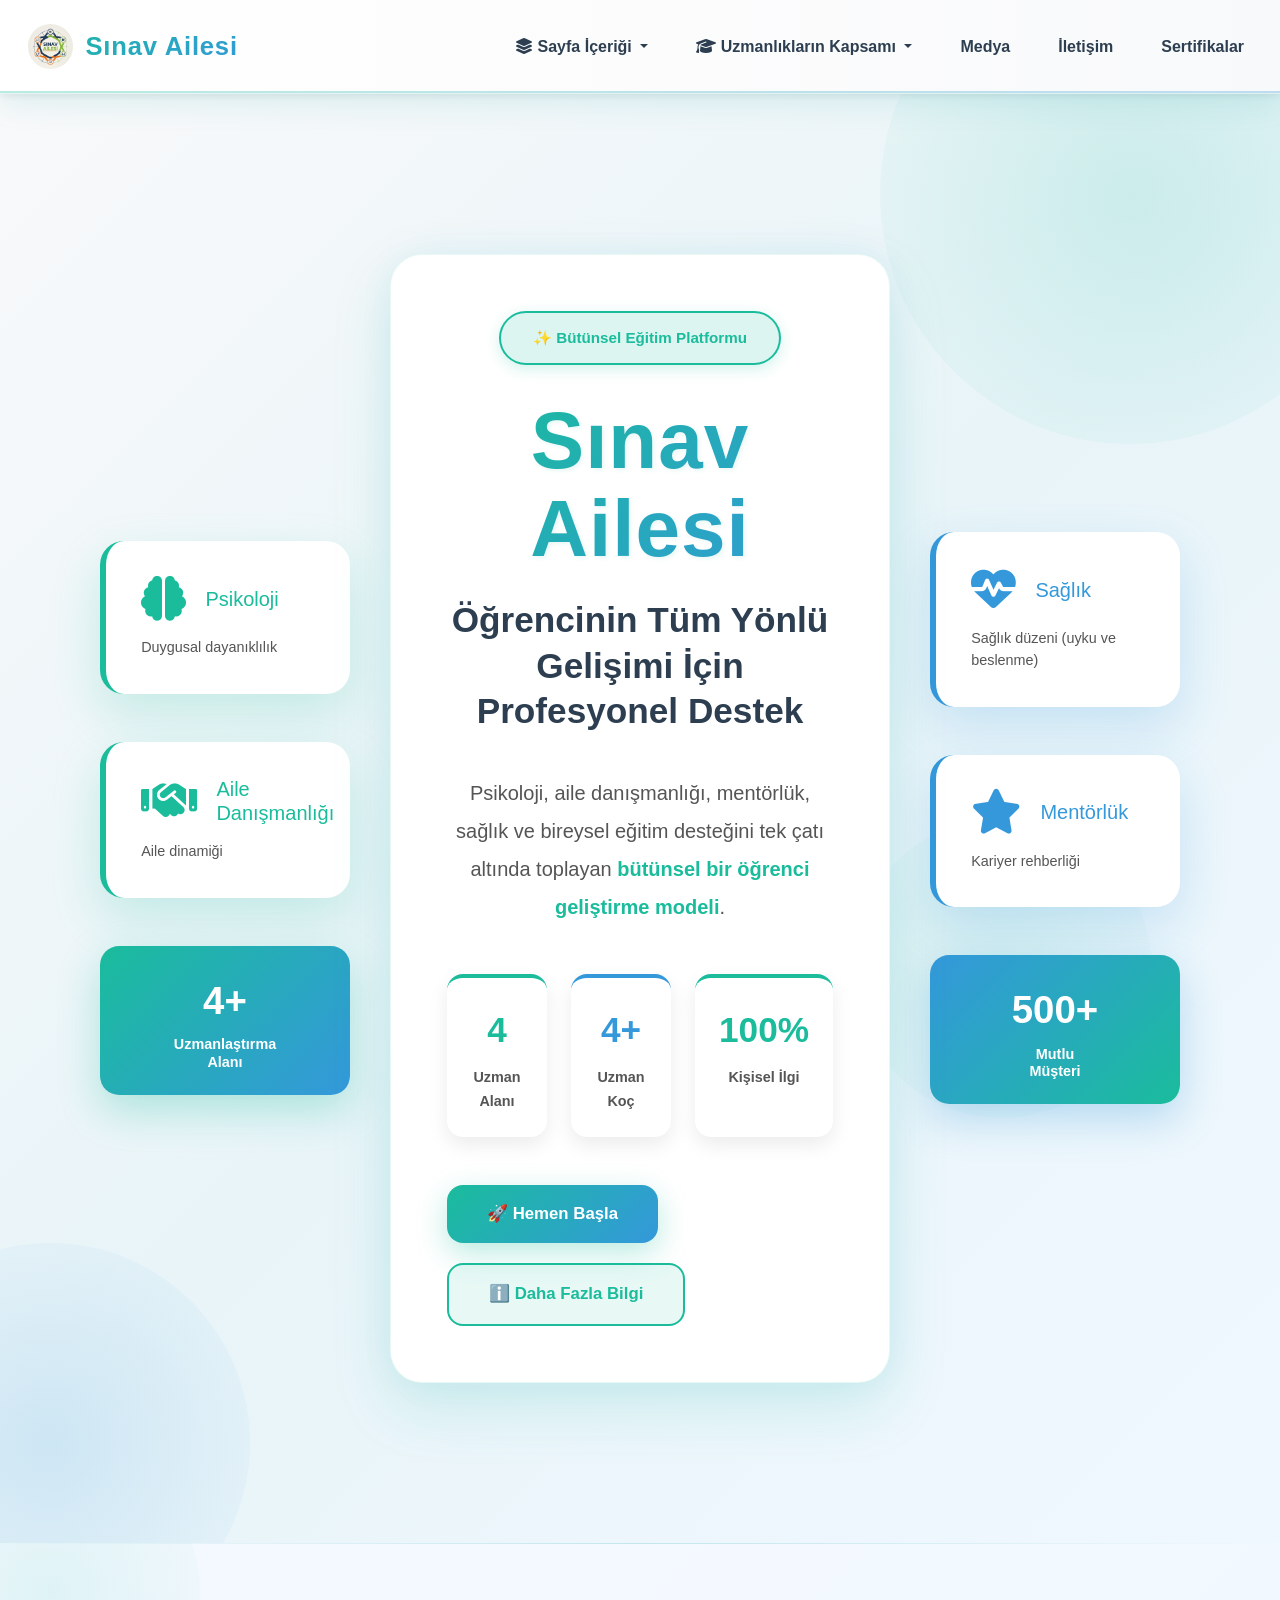
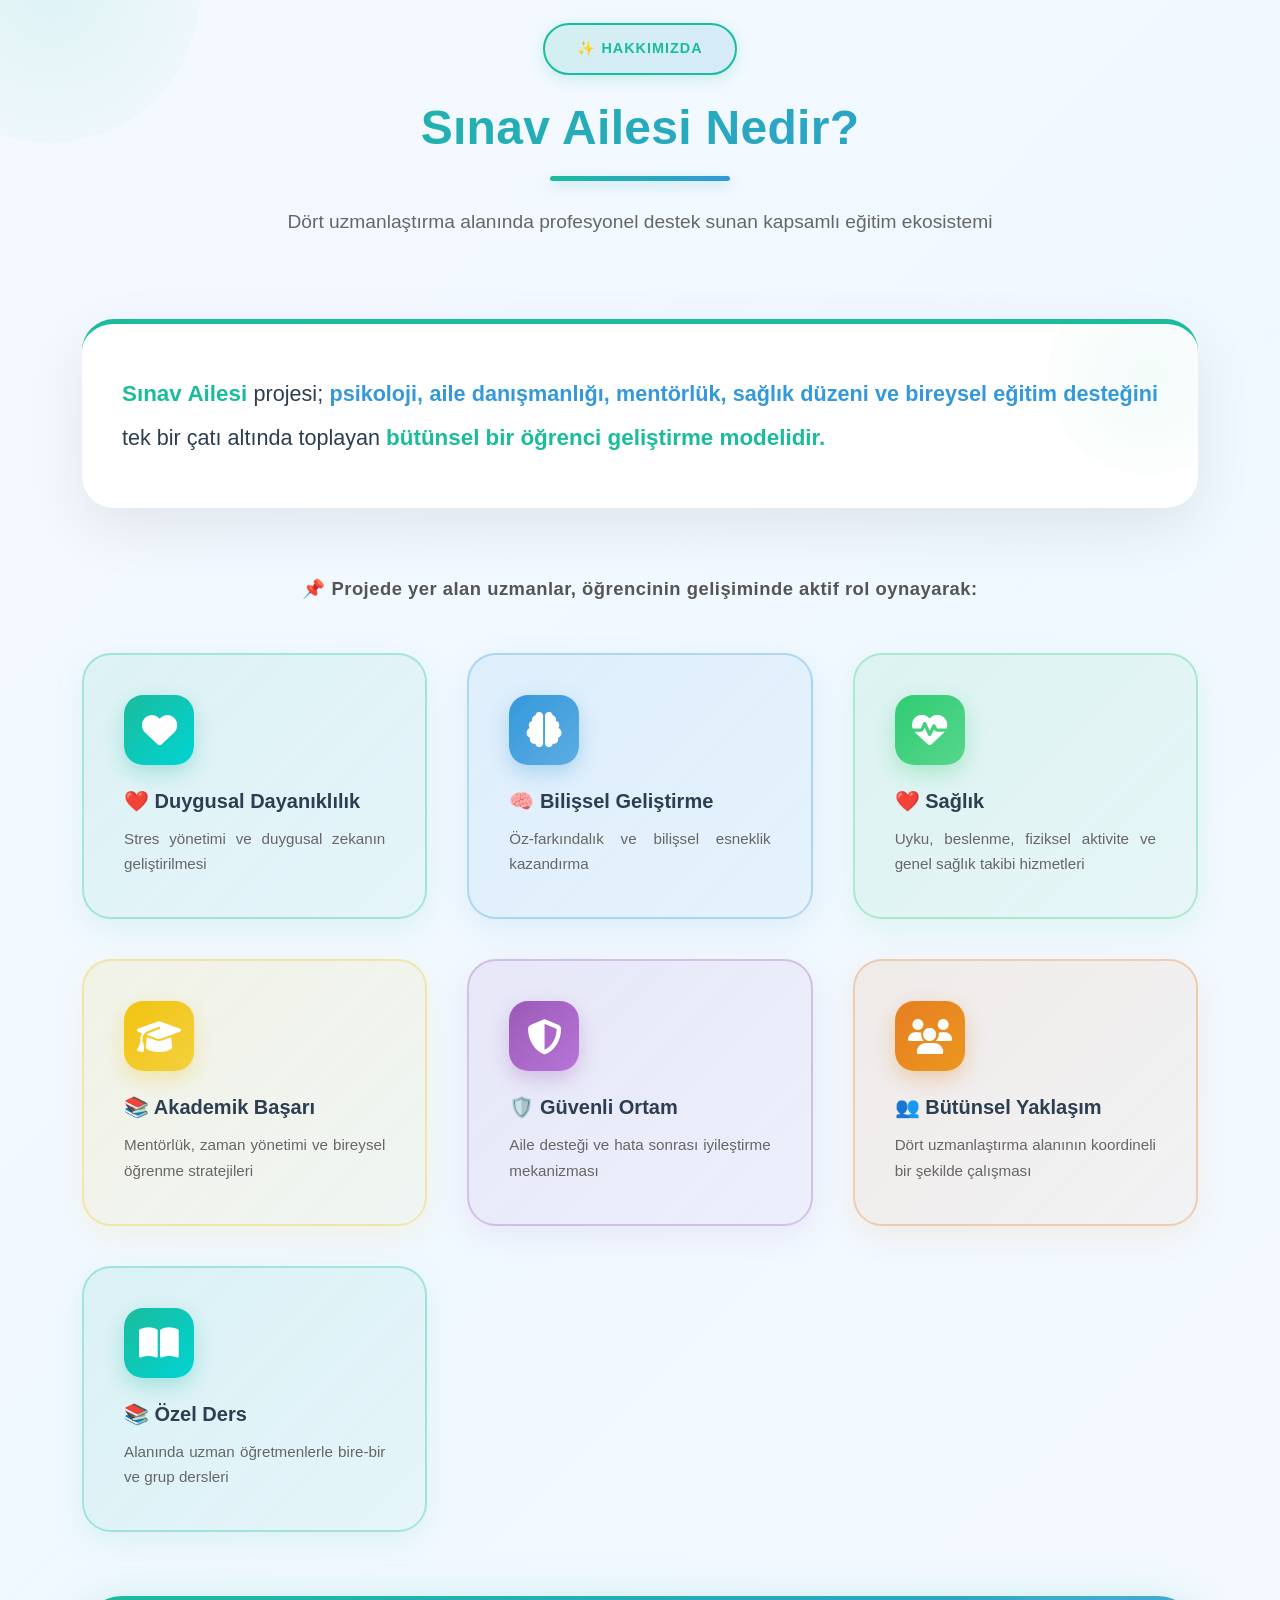
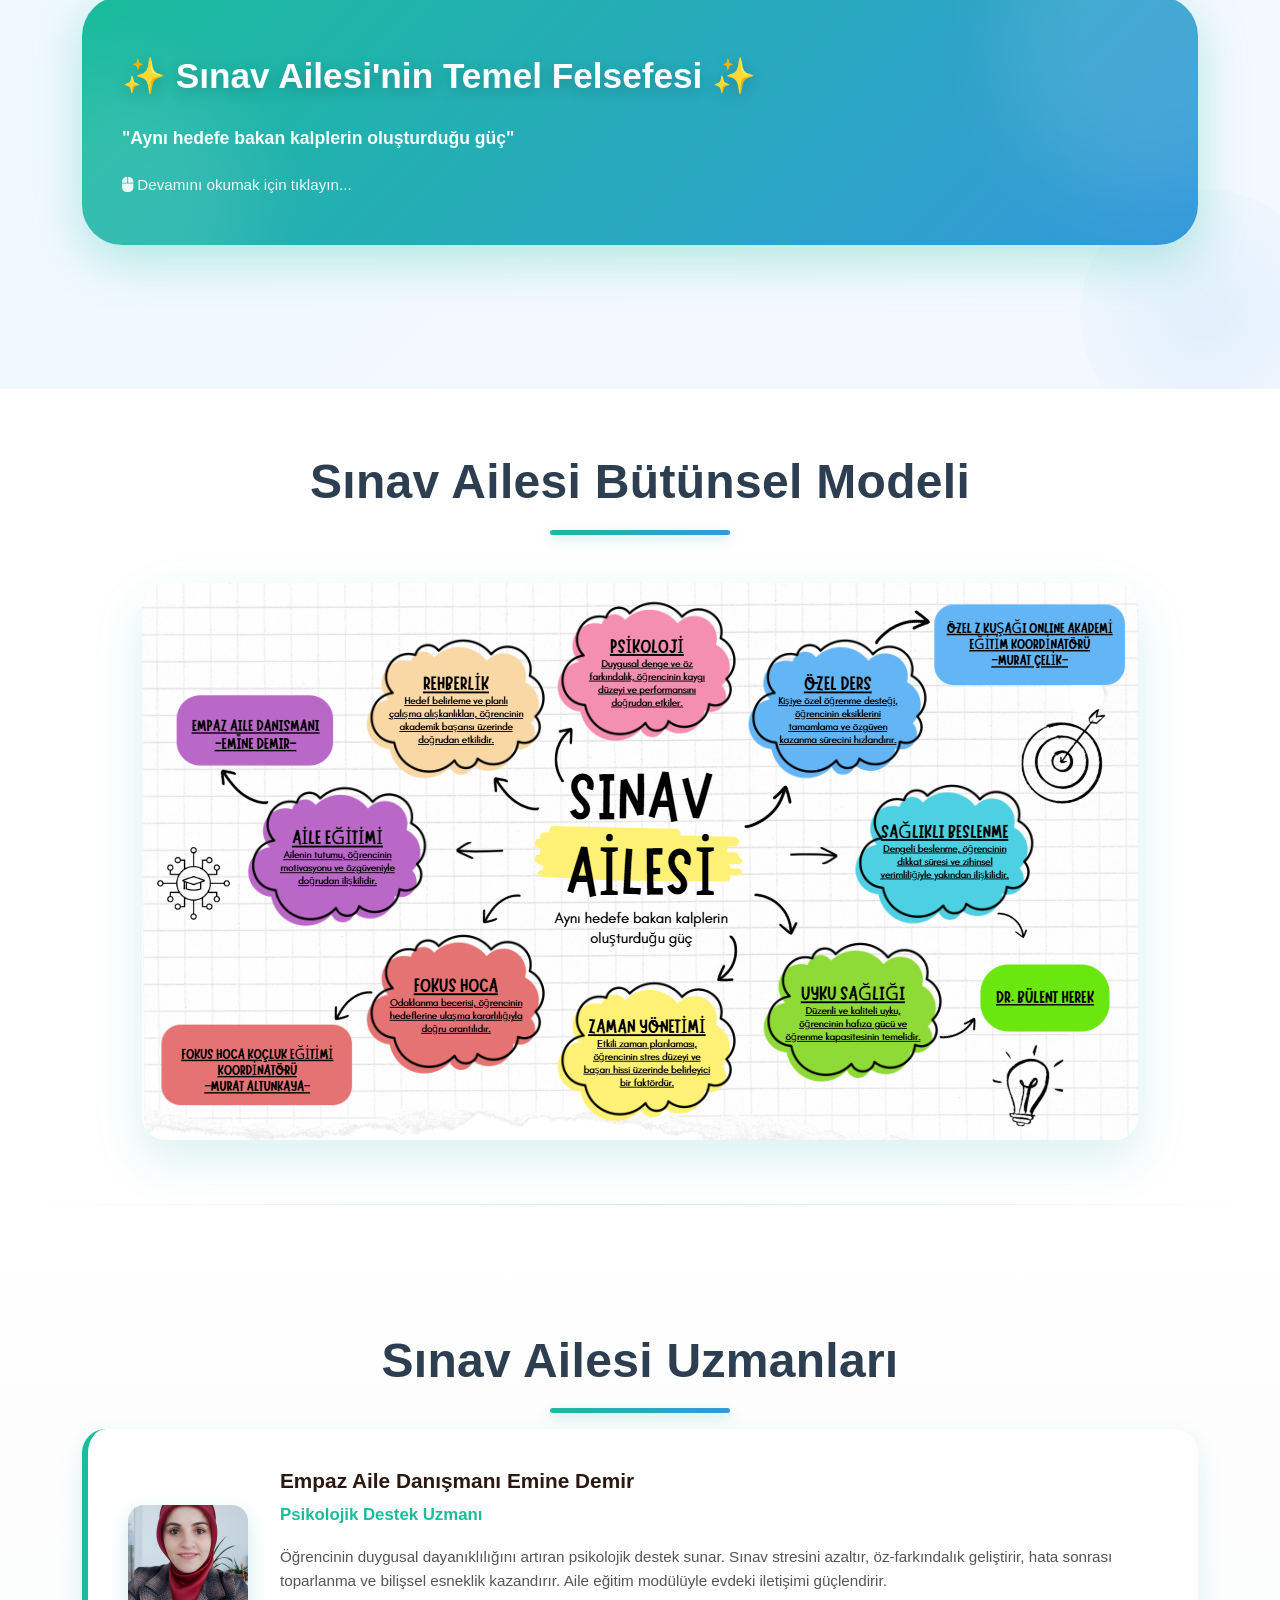
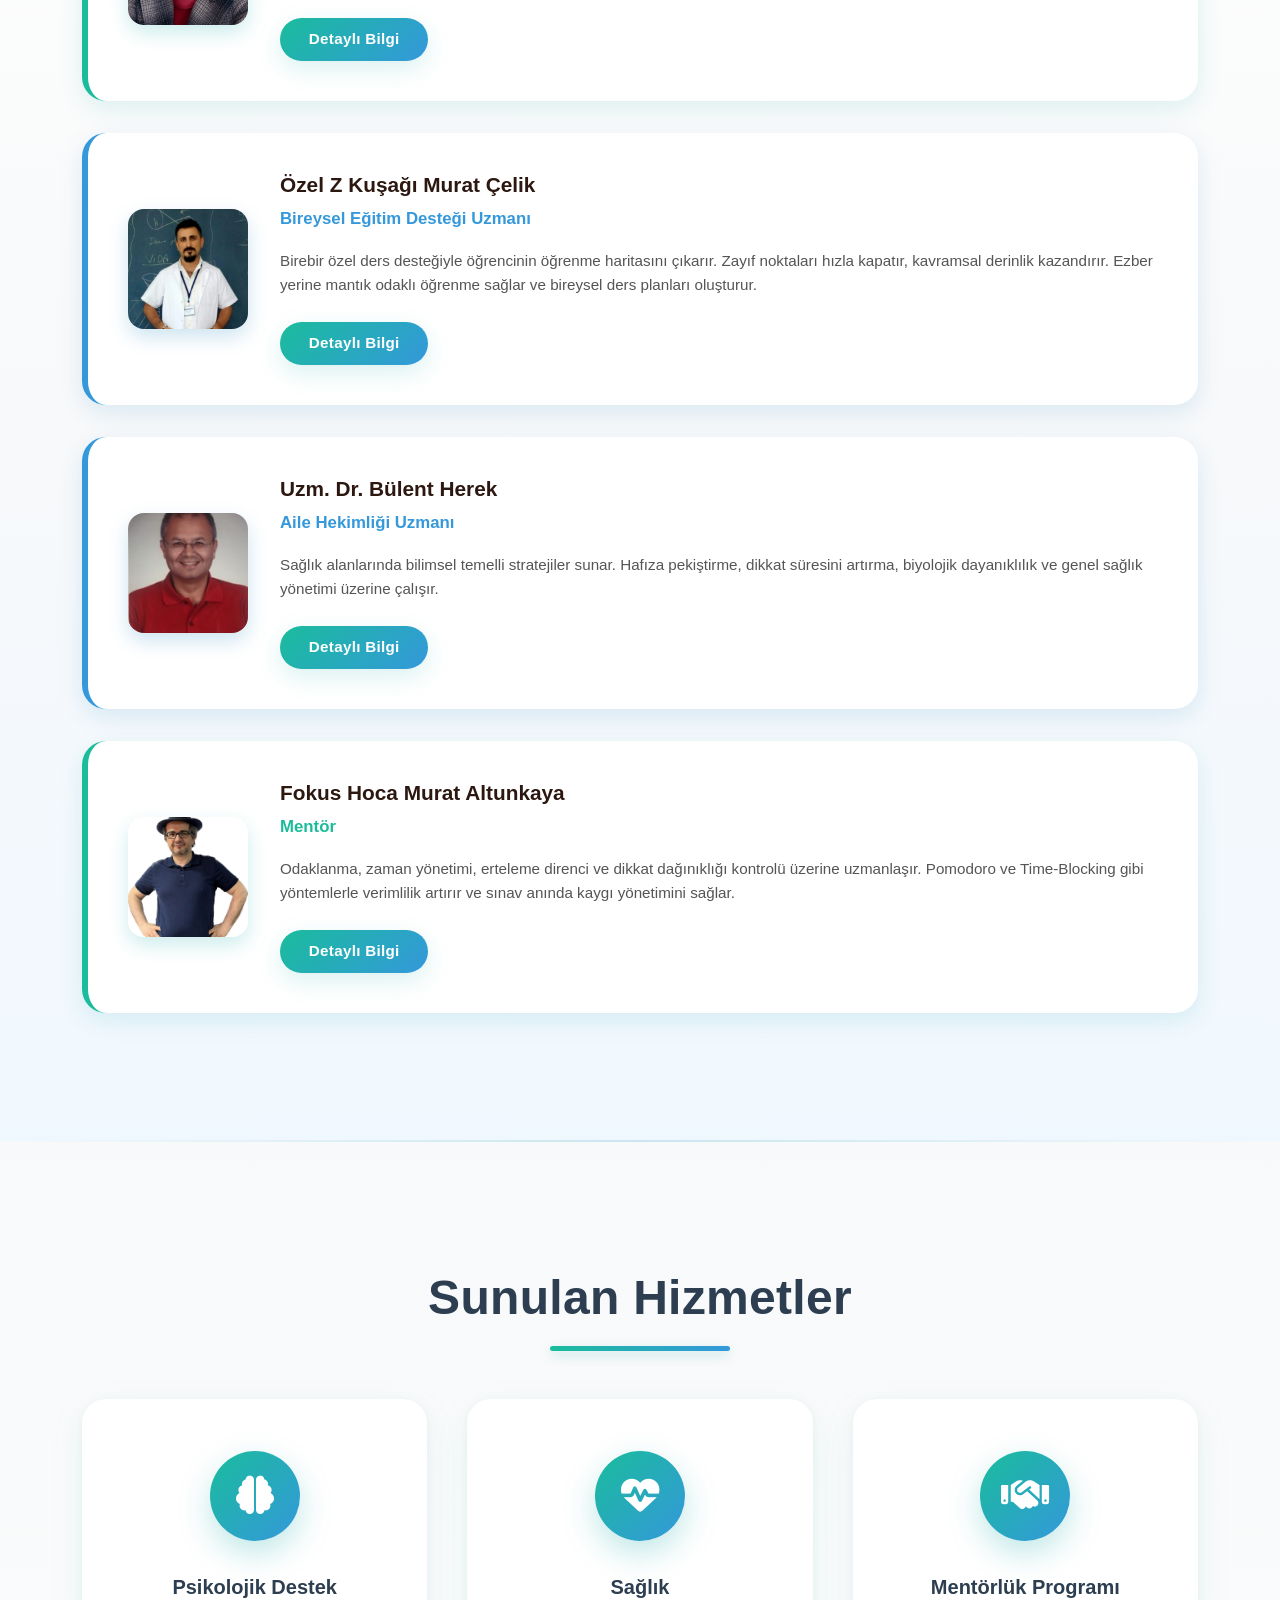
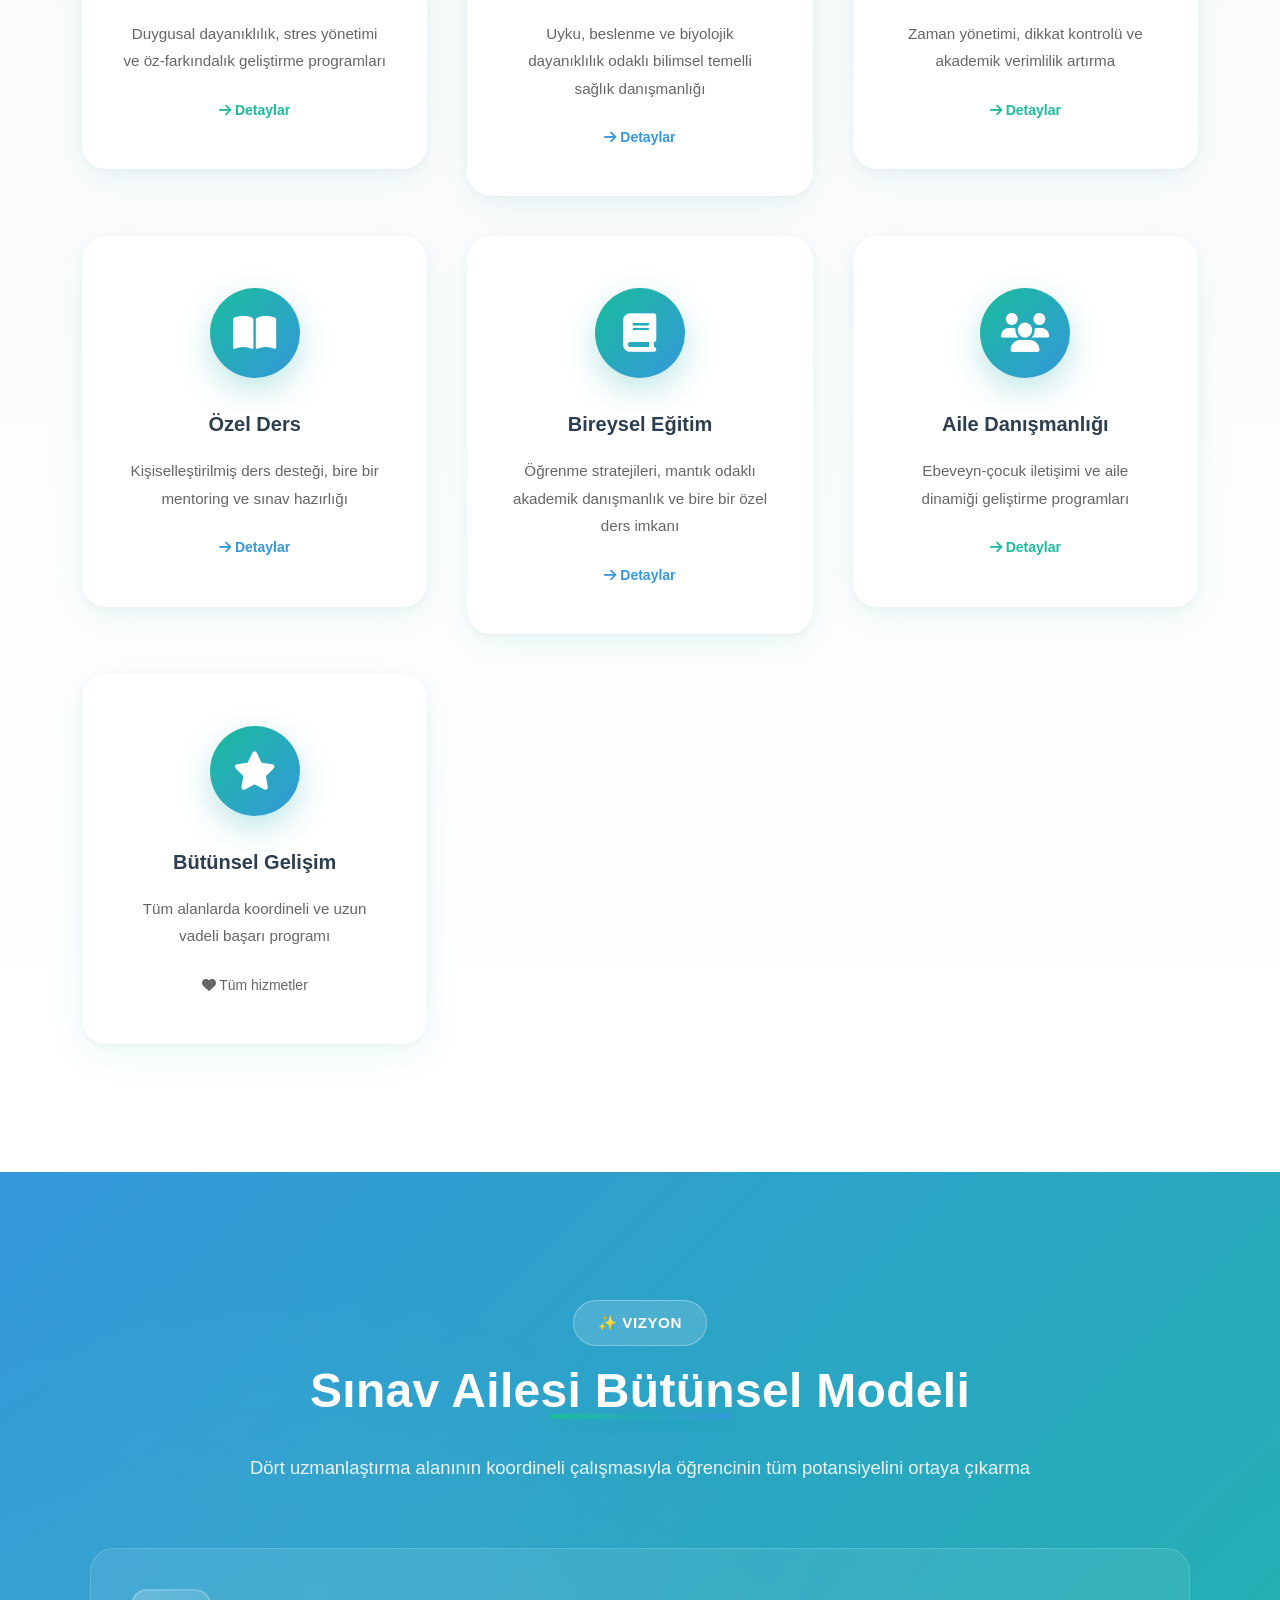
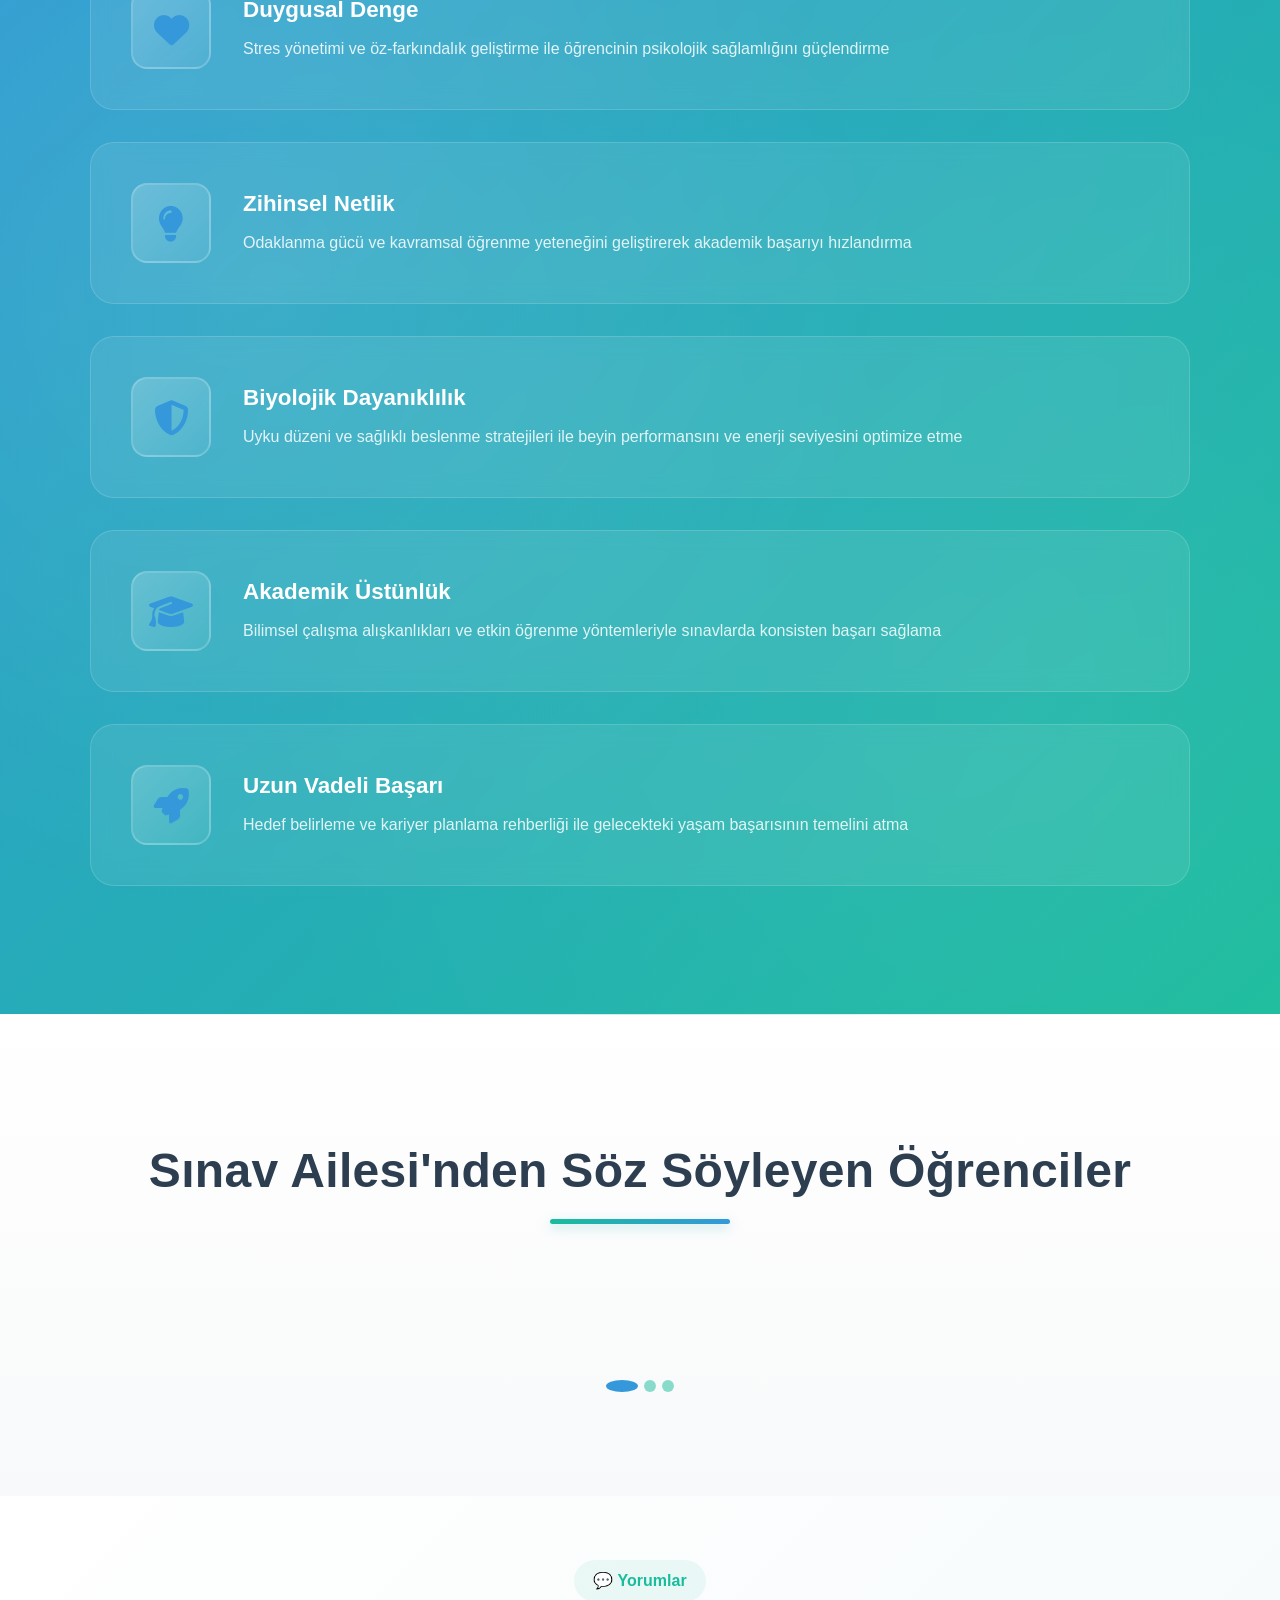
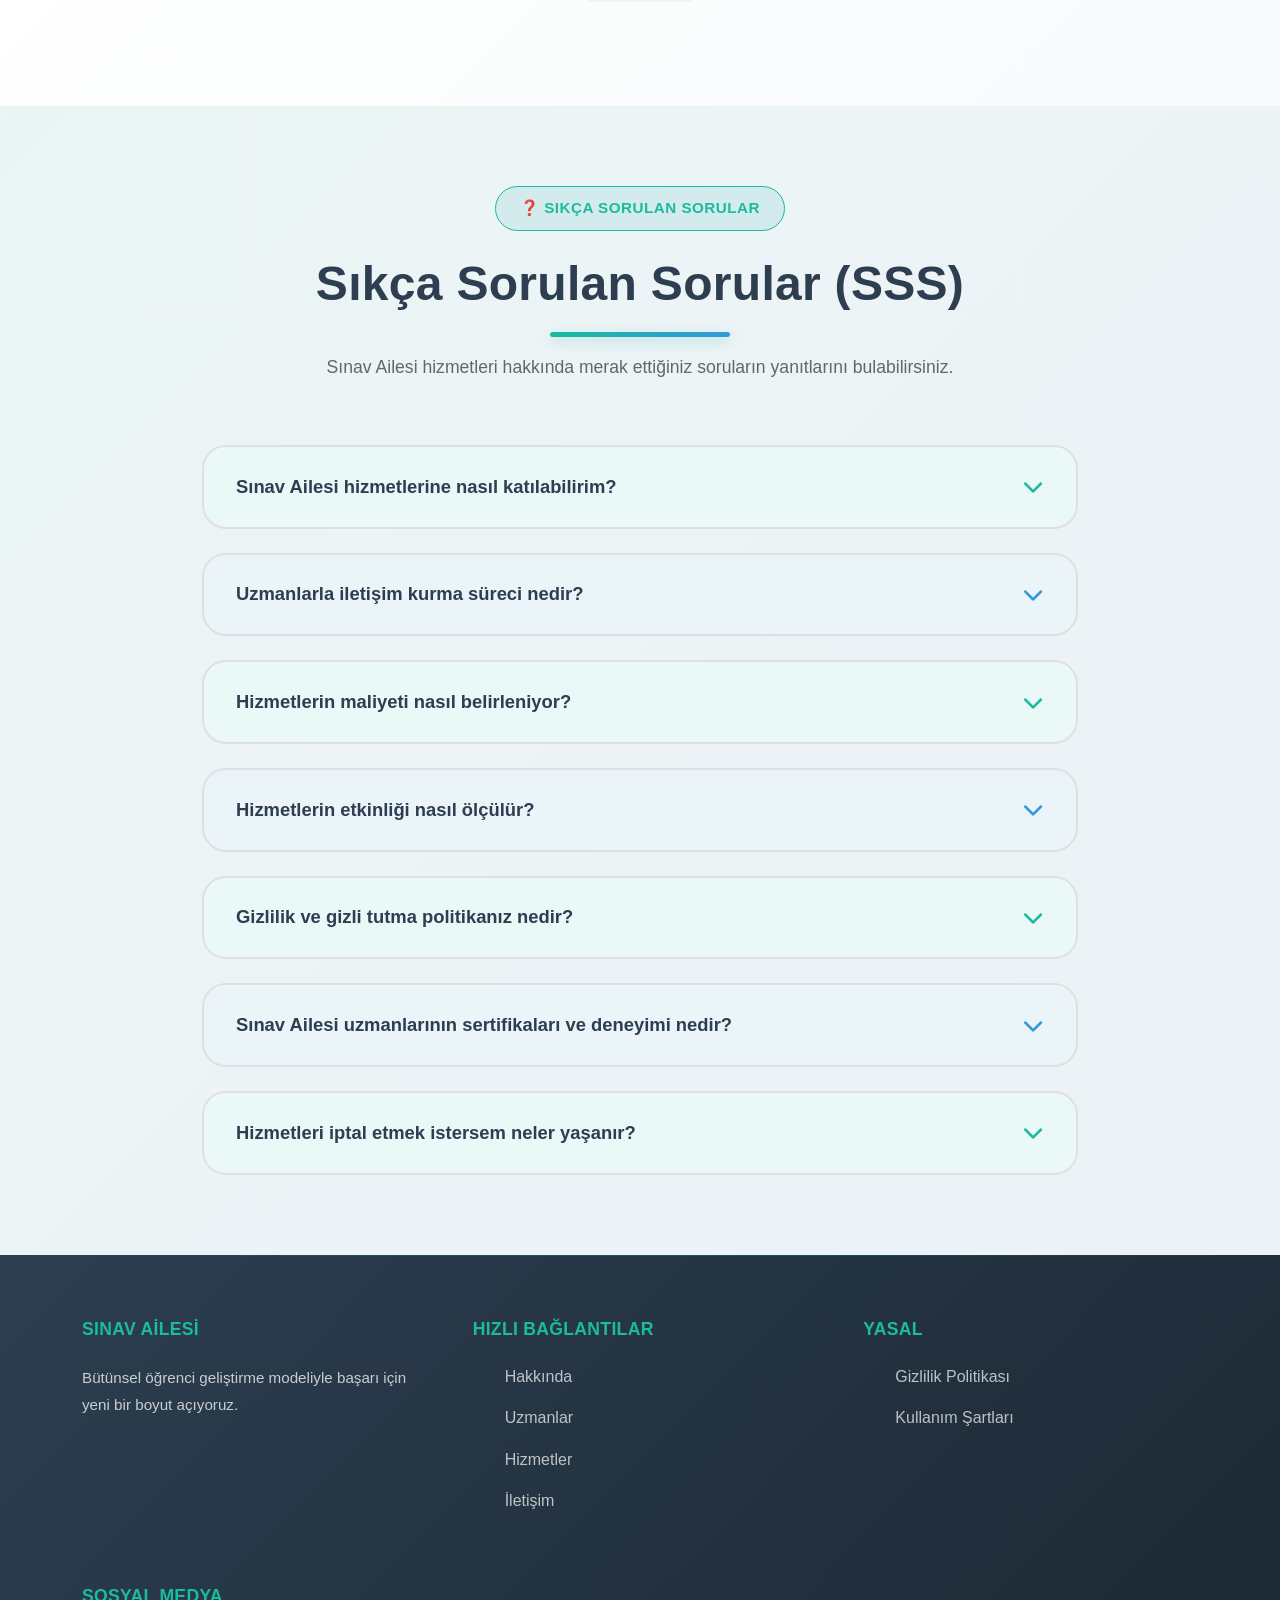
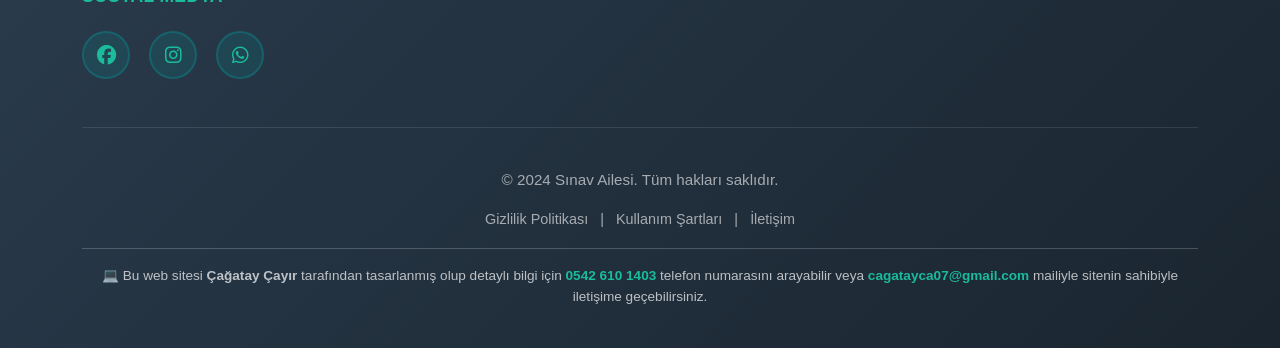
==== index.html @ 7aa06e8b "Update index.html" ====
<!DOCTYPE html>
<html lang="tr">
<head>
    <meta charset="UTF-8">
    <meta name="viewport" content="width=device-width, initial-scale=1.0">
    <meta name="description" content="Sınav Ailesi - Bütünsel öğrenci geliştirme modeli. Psikoloji, danışmanlık, koçluk, beslenme ve eğitim desteği.">
    <meta name="keywords" content="sınav, öğrenci, danışmanlık, psikoloji, eğitim, koçluk">
    <meta name="author" content="Sınav Ailesi">
    <title>Sınav Ailesi | Bütünsel Öğrenci Geliştirme Modeli</title>
    <link rel="icon" type="image/x-icon" href="favicon.ico">
    <link href="https://cdn.jsdelivr.net/npm/bootstrap@5.3.0-alpha3/dist/css/bootstrap.min.css" rel="stylesheet">
    <link rel="stylesheet" href="https://cdnjs.cloudflare.com/ajax/libs/font-awesome/6.4.0/css/all.min.css">
    <link rel="stylesheet" href="styles.css">
    <style>
        /* Body Flexbox Layout */
        html, body {
            height: 100%;
        }

        body {
            display: flex;
            flex-direction: column;
        }

        body > section:not(.faq-section):not(:last-of-type),
        body > div:not(:last-of-type) {
            flex: 1 0 auto;
        }

        footer {
            flex-shrink: 0;
            margin-top: auto;
        }

        /* Navbar Responsive - use Bootstrap's built-in behavior (no forced overrides) */
        
        /* 1024px'te floating kartları yatay göster */
        @media (max-width: 1024px) {
            .hero-section .col-lg-3:first-of-type > div {
                flex-direction: row !important;
                gap: 0.8rem !important;
                height: auto !important;
            }
            
            .hero-section .col-lg-3:last-of-type > div {
                flex-direction: row !important;
                gap: 0.8rem !important;
                height: auto !important;
            }
            
            .hero-section .col-lg-3 > div > div {
                min-width: 160px !important;
            }
            
            .hero-section .col-lg-3 > div > div:nth-child(n+2) {
                margin-top: 0 !important;
            }
        }
        
        /* Hero Section Responsive */
        @media (max-width: 1200px) {
            .hero-section .col-lg-3 {
                display: none !important;
            }
            .hero-section .col-lg-6 {
                width: 100% !important;
                max-width: 100% !important;
                padding: 0 1.5rem !important;
            }
            .hero-section .row {
                padding: 2.5rem 1rem !important;
            }
        }
        
        @media (max-width: 1024px) {
            /* 1024px'de floating kartları yatay olarak göster (sol ve sağda) */
            .hero-section .col-lg-3 {
                display: block !important;
                width: auto !important;
                padding-right: 0.8rem !important;
                padding-left: 0.8rem !important;
            }
            
            .hero-section .col-lg-6 {
                width: auto !important;
                max-width: 100% !important;
                padding: 0 1rem !important;
                flex: 0 0 auto;
            }
            
            .hero-section .row {
                min-height: auto !important;
                padding: 2rem 0.5rem !important;
                gap: 0.5rem !important;
            }
            
            .hero-content {
                padding: 2rem 1.2rem !important;
            }
            
            .hero-title {
                font-size: 1.8rem !important;
            }
            
            .hero-subtitle {
                font-size: 1.1rem !important;
            }
            
            .hero-description {
                font-size: 0.95rem !important;
                margin-bottom: 2rem !important;
            }
            
            /* Kartları küçült 1024px'te */
            .hero-section .col-lg-3 > div > div {
                padding: 1.8rem !important;
            }
            
            .hero-section .col-lg-3 > div > div h3 {
                font-size: 1.1rem !important;
            }
            
            .hero-section .col-lg-3 > div > div p {
                font-size: 0.85rem !important;
            }
            
            .hero-section .col-lg-3 > div > div i {
                font-size: 2.2rem !important;
            }
            
            .hero-section .col-lg-3 > div > div > div:nth-child(3) {
                font-size: 1.8rem !important;
            }
            
            /* Statistics kartları 2 sütuna indir */
            div[style*="display: grid; grid-template-columns: repeat(3, 1fr)"] {
                grid-template-columns: repeat(2, 1fr) !important;
            }
            
            /* CTA butonları yanyana */
            .hero-cta {
                flex-direction: row !important;
                gap: 1rem !important;
                justify-content: center !important;
            }
            
            .hero-cta a {
                flex: 1;
                min-width: 140px !important;
            }
        }
        
        @media (max-width: 992px) {
            .hero-section .col-lg-3 {
                display: none !important;
            }
            .hero-section .col-lg-6 {
                width: 100% !important;
                max-width: 100% !important;
                padding: 0 1rem !important;
            }
            .hero-section .row {
                min-height: auto !important;
                padding: 2rem 1rem !important;
            }
            .hero-content {
                padding: 2.5rem 1.5rem !important;
            }
            .hero-title {
                font-size: 2.2rem !important;
            }
            .hero-subtitle {
                font-size: 1.2rem !important;
            }
        }
        
        @media (max-width: 768px) {
            /* Mobilde floating kartları üst ve alt bölüme dağıt */
            .hero-section .col-lg-3 {
                display: block !important;
                width: 100% !important;
                max-width: 100% !important;
            }
            
            .hero-section .row {
                flex-wrap: wrap;
                padding: 1.5rem 1rem !important;
            }
            
            .hero-section .col-lg-6 {
                width: 100% !important;
                padding: 0 !important;
                margin-bottom: 1.5rem !important;
                order: 2;
            }
            
            .hero-section .col-lg-3:nth-child(1) {
                order: 1;
                margin-bottom: 1rem !important;
            }
            
            .hero-section .col-lg-3:nth-child(3) {
                order: 3;
                margin-top: 1rem !important;
            }
            
            .hero-content {
                padding: 2rem 1.2rem !important;
                border-radius: 1.5rem !important;
            }
            
            .hero-title {
                font-size: 1.8rem !important;
            }
            
            .hero-subtitle {
                font-size: 1.05rem !important;
                margin-bottom: 1.5rem !important;
            }
            
            .hero-description {
                font-size: 0.9rem !important;
                margin-bottom: 1.5rem !important;
            }
            
            div[style*="display: grid; grid-template-columns: repeat(3, 1fr)"] {
                grid-template-columns: repeat(2, 1fr) !important;
                gap: 1rem !important;
                margin-bottom: 1.5rem !important;
            }
            
            div[style*="padding: 1.5rem; border-radius: 1rem"] {
                padding: 1.2rem !important;
            }
            
            div[style*="padding: 1.5rem; border-radius: 1rem"] h3 {
                font-size: 0.9rem !important;
            }
            
            div[style*="padding: 1.5rem; border-radius: 1rem"] p {
                font-size: 0.8rem !important;
            }
            
            div[style*="font-size: 2.2rem; font-weight: 900"] {
                font-size: 1.8rem !important;
            }
            
            .hero-cta {
                flex-direction: column !important;
                gap: 1rem !important;
            }
            
            .hero-cta a {
                width: 100% !important;
                text-align: center !important;
                padding: 0.9rem 1.5rem !important;
                font-size: 0.95rem !important;
            }
            
            /* Floating kartlar mobilde grid halinde göster */
            .hero-section .col-lg-3 > div {
                display: grid !important;
                grid-template-columns: repeat(auto-fit, minmax(140px, 1fr)) !important;
                gap: 1rem !important;
                flex-direction: row !important;
            }
            
            .hero-section .col-lg-3 > div > div {
                width: 100% !important;
                padding: 1.5rem !important;
            }
        }
        
        @media (max-width: 576px) {
            .hero-section {
                min-height: auto !important;
            }
            
            .hero-content {
                padding: 1.5rem 1rem !important;
            }
            
            .hero-title {
                font-size: 1.5rem !important;
                margin-bottom: 0.8rem !important;
            }
            
            .hero-subtitle {
                font-size: 0.95rem !important;
                margin-bottom: 1rem !important;
            }
            
            .hero-description {
                font-size: 0.85rem !important;
                margin-bottom: 1.2rem !important;
            }
            
            .hero-badge {
                padding: 0.6rem 1.5rem !important;
                font-size: 0.8rem !important;
                margin-bottom: 1.2rem !important;
            }
            
            div[style*="display: grid; grid-template-columns: repeat(3, 1fr)"] {
                grid-template-columns: 1fr !important;
                gap: 0.8rem !important;
                margin-bottom: 1.2rem !important;
            }
            
            div[style*="padding: 1.5rem; border-radius: 1rem"] {
                padding: 1rem !important;
            }
            
            div[style*="padding: 1.5rem; border-radius: 1rem"] h3 {
                font-size: 0.8rem !important;
            }
            
            div[style*="padding: 1.5rem; border-radius: 1rem"] p {
                font-size: 0.75rem !important;
            }
            
            div[style*="font-size: 2.2rem; font-weight: 900"] {
                font-size: 1.5rem !important;
            }
            
            .hero-cta a {
                padding: 0.8rem 1.2rem !important;
                font-size: 0.85rem !important;
                margin-bottom: 0.5rem !important;
            }
            
            /* Mobilde floating kartlar grid halinde göster */
            .hero-section .col-lg-3 > div {
                grid-template-columns: 1fr !important;
            }
            
            .hero-section .col-lg-3 > div > div {
                padding: 1.2rem !important;
            }
            
            .hero-section .col-lg-3 > div > div h3 {
                font-size: 0.95rem !important;
            }
            
            .hero-section .col-lg-3 > div > div p {
                font-size: 0.8rem !important;
            }
        }
        
        @media (max-width: 480px) {
            .hero-content {
                padding: 1.2rem 0.8rem !important;
            }
            
            .hero-title {
                font-size: 1.3rem !important;
                margin-bottom: 0.6rem !important;
            }
            
            .hero-subtitle {
                font-size: 0.85rem !important;
                margin-bottom: 0.8rem !important;
            }
            
            .hero-description {
                font-size: 0.8rem !important;
                line-height: 1.6 !important;
            }
            
            .hero-badge {
                padding: 0.5rem 1.2rem !important;
                font-size: 0.75rem !important;
                margin-bottom: 1rem !important;
            }
            
            div[style*="display: grid; grid-template-columns: repeat(3, 1fr)"] {
                grid-template-columns: 1fr !important;
            }
            
            .hero-cta a {
                padding: 0.7rem 1rem !important;
                font-size: 0.8rem !important;
            }
            
            .hero-section .col-lg-3 > div > div {
                padding: 1rem !important;
            }
        }

        /* Back to top button */
        .back-to-top {
            position: fixed;
            right: 20px;
            bottom: 28px;
            z-index: 1050;
            display: none;
            width: 48px;
            height: 48px;
            border-radius: 50%;
            align-items: center;
            justify-content: center;
            box-shadow: 0 6px 18px rgba(0,0,0,0.18);
        }

        /* FAQ Section Responsive */
        .faq-item-header:hover {
            background-color: rgba(0, 160, 160, 0.12) !important;
        }

        .faq-item.active .faq-item-header {
            background: linear-gradient(135deg, rgba(0, 160, 160, 0.12), rgba(0, 119, 182, 0.12)) !important;
            border-bottom: 2px solid #e0e0e0;
        }

        @media (max-width: 768px) {
            .faq-item-header {
                padding: 1.4rem 1.2rem !important;
            }

            .faq-item-header h3 {
                font-size: 1rem !important;
            }

            .faq-item-content p {
                font-size: 0.9rem !important;
                padding: 1.5rem 1.2rem !important;
            }
        }

        @media (max-width: 576px) {
            .faq-item-header {
                padding: 1.2rem 1rem !important;
            }

            .faq-item-header h3 {
                font-size: 0.95rem !important;
            }

            .faq-toggle-icon {
                font-size: 1.1rem !important;
            }

            .faq-item-content p {
                font-size: 0.85rem !important;
                padding: 1.2rem 1rem !important;
            }
        }
        
        /* Responsive Experts & Vision Section */
        @media (max-width: 992px) {
            div[style*="display: flex; align-items: center; gap: 2rem; background: white; padding: 2.5rem"] {
                flex-direction: column;
                text-align: center;
                gap: 1.5rem;
            }
            div[style*="width: 120px; height: 120px; flex-shrink: 0; border-radius: 1rem"] {
                width: 100px !important;
                height: 100px !important;
                margin: 0 auto;
            }
            div[style*="flex: 1; min-width: 200px"] {
                width: 100%;
            }
        }
        
        @media (max-width: 768px) {
            div[style*="display: flex; align-items: center; gap: 2rem; background: white; padding: 2.5rem"] {
                padding: 2rem 1.5rem !important;
            }
            div[style*="display: flex; align-items: center; gap: 2rem; background: rgba(255, 255, 255, 0.08"] {
                flex-direction: column;
                text-align: center;
                padding: 1.8rem 1.2rem !important;
                gap: 1.2rem;
            }
            h3[style*="font-size: 1.3rem"] {
                font-size: 1.1rem !important;
            }
            h3[style*="font-size: 1.4rem"] {
                font-size: 1.1rem !important;
            }
        }
        
        @media (max-width: 576px) {
            div[style*="display: flex; align-items: center; gap: 2rem"] {
                flex-direction: column;
                text-align: center;
                padding: 1.5rem 1rem !important;
                gap: 1rem !important;
            }
            div[style*="width: 120px; height: 120px"] {
                width: 85px !important;
                height: 85px !important;
            }
            div[style*="width: 80px; height: 80px; flex-shrink: 0"] {
                width: 65px !important;
                height: 65px !important;
                margin: 0 auto;
            }
            h3[style*="font-size: 1.3rem"] {
                font-size: 1rem !important;
            }
            p[style*="font-size: 1.05rem; font-weight: 700"] {
                font-size: 0.9rem !important;
            }
            p[style*="font-size: 0.95rem; line-height: 1.6"] {
                font-size: 0.8rem !important;
            }
            p[style*="font-size: 1rem; line-height: 1.6"] {
                font-size: 0.85rem !important;
            }
        }
        
        @media (max-width: 480px) {
            div[style*="display: flex; align-items: center; gap: 2rem"] {
                padding: 1.2rem 0.8rem !important;
                gap: 0.8rem !important;
                margin: 0 -0.5rem;
            }
            div[style*="width: 120px; height: 120px"] {
                width: 75px !important;
                height: 75px !important;
            }
            div[style*="width: 80px; height: 80px"] {
                width: 60px !important;
                height: 60px !important;
            }
            h3[style*="font-size: 1.3rem"],
            h3[style*="font-size: 1.4rem"] {
                font-size: 0.95rem !important;
            }

            /* About Section Responsive */
            .about-features {
                gap: 1.8rem !important;
            }

            .feature-card {
                padding: 1.8rem !important;
            }

            .feature-card h4 {
                font-size: 1.05rem !important;
            }

            .feature-card p {
                font-size: 0.85rem !important;
            }

            .feature-card div[style*="width: 70px"] {
                width: 60px !important;
                height: 60px !important;
            }

            .feature-card i {
                font-size: 1.8rem !important;
            }
        }

        @media (max-width: 768px) {
            /* About Section Extra Small Screens */
            .about-features {
                grid-template-columns: 1fr !important;
                gap: 1.2rem !important;
            }

            .feature-card {
                padding: 1.5rem !important;
                margin-bottom: 0.5rem !important;
            }

            .feature-card h4 {
                font-size: 0.95rem !important;
                margin-bottom: 0.6rem !important;
            }

            .feature-card p {
                font-size: 0.8rem !important;
                line-height: 1.5rem !important;
            }

            .about-content {
                max-width: 100% !important;
                padding: 0 1rem !important;
            }

            .about-content > div {
                padding: 2rem 1.5rem !important;
            }
        }

        @media (max-width: 576px) {
            .about-features {
                grid-template-columns: 1fr !important;
                gap: 1rem !important;
                margin-bottom: 2rem !important;
            }

            .feature-card {
                padding: 1.2rem !important;
            }

            .feature-card h4 {
                font-size: 0.9rem !important;
            }

            .feature-card p {
                font-size: 0.75rem !important;
            }

            .about-content > div {
                padding: 1.5rem 1rem !important;
                margin-bottom: 2rem !important;
            }

            .about-content > div p {
                font-size: 0.9rem !important;
            }
        }
    </style>
</head>
<body>
    <!-- Navbar -->
    <nav class="navbar navbar-expand-xl navbar-dark sticky-top">
        <div class="container-fluid">
            <a class="navbar-brand d-flex align-items-center" href="index.html">
                <img src="images/logo.jpg" alt="Sınav Ailesi" style="height: 45px; margin-right: 0.75rem; border-radius: 50%;">
                <span>Sınav Ailesi</span>
            </a>
            <button class="navbar-toggler" type="button" data-bs-toggle="collapse" data-bs-target="#navbarNav" aria-controls="navbarNav" aria-expanded="false" aria-label="Toggle navigation">
                <span class="navbar-toggler-icon"></span>
            </button>
            <div class="collapse navbar-collapse" id="navbarNav">
                <ul class="navbar-nav ms-auto">
                    <li class="nav-item dropdown">
                        <a class="nav-link dropdown-toggle" href="#" id="contentDropdown" role="button" data-bs-toggle="dropdown" aria-expanded="false">
                            <i class="fas fa-layer-group"></i> Sayfa İçeriği
                        </a>
                        <ul class="dropdown-menu" aria-labelledby="contentDropdown">
                            <li><a class="dropdown-item" href="#home">Ana Sayfa</a></li>
                            <li><a class="dropdown-item" href="#about">Hakkında</a></li>
                            <li><a class="dropdown-item" href="#experts">Uzmanlar</a></li>
                            <li><a class="dropdown-item" href="#services">Hizmetler</a></li>
                            <li><a class="dropdown-item" href="#comments">Yorumlar</a></li>
                            <li><a class="dropdown-item" href="#faq">SSS</a></li>
                        </ul>
                    </li>
                    <li class="nav-item dropdown">
                        <a class="nav-link dropdown-toggle" href="#" id="navbarDropdown" role="button" data-bs-toggle="dropdown" aria-expanded="false">
                            <i class="fas fa-graduation-cap"></i> Uzmanlıkların Kapsamı
                        </a>
                        <ul class="dropdown-menu" aria-labelledby="navbarDropdown">
                            <li><a class="dropdown-item" href="psikoloji.html"><i class="fas fa-brain"></i> Psikolojik Destek</a></li>
                            <li><a class="dropdown-item" href="saglik.html"><i class="fas fa-heartbeat"></i> Sağlık</a></li>
                            <li><a class="dropdown-item" href="mentorlik.html"><i class="fas fa-handshake"></i> Mentörlük Programı</a></li>
                            <li><a class="dropdown-item" href="ozelders.html"><i class="fas fa-book-open"></i> Özel Ders</a></li>
                            <li><a class="dropdown-item" href="egitim.html"><i class="fas fa-book"></i> Bireysel Eğitim</a></li>
                            <li><hr class="dropdown-divider"></li>
                            <li><a class="dropdown-item" href="ailedanismanligi.html"><i class="fas fa-users"></i> Aile Danışmanlığı</a></li>
                        </ul>
                    </li>
                    <li class="nav-item"><a class="nav-link" href="medya.html">Medya</a></li>
                    <li class="nav-item"><a class="nav-link" href="iletisim.html">İletişim</a></li>
                    <li class="nav-item"><a class="nav-link" href="sertifikalar.html">Sertifikalar</a></li>
                </ul>
            </div>
        </div>
    </nav>

    <!-- Hero Section -->
    <section class="hero-section" id="home" style="min-height: 100vh; display: flex; align-items: center; justify-content: center; position: relative; overflow: hidden; background: linear-gradient(135deg, #f8f9fa 0%, #e8f4f8 50%, #f0f8ff 100%);">
        <!-- Animated Background Elements -->
        <div style="position: absolute; top: -150px; right: -100px; width: 500px; height: 500px; background: radial-gradient(circle, rgba(26, 188, 156, 0.15), transparent); border-radius: 50%; animation: float 6s ease-in-out infinite;"></div>
        <div style="position: absolute; bottom: -100px; left: -150px; width: 400px; height: 400px; background: radial-gradient(circle, rgba(52, 152, 219, 0.15), transparent); border-radius: 50%; animation: float 8s ease-in-out infinite reverse;"></div>
        <div style="position: absolute; top: 50%; right: 10%; width: 300px; height: 300px; background: radial-gradient(circle, rgba(26, 188, 156, 0.1), transparent); border-radius: 50%; animation: float 7s ease-in-out infinite;"></div>
        
        <div class="container-fluid" style="position: relative; z-index: 2;">
            <div class="row align-items-center justify-content-center g-3" style="min-height: 100vh; padding: 4rem 1.5rem;">
                <!-- Sol Floating Kartlar -->
                <div class="col-lg-3 d-none d-lg-block" style="animation: slideInLeft 0.8s ease-out; padding-right: 1rem; display: flex !important; align-items: center; justify-content: center;">
                    <div style="position: relative; width: 100%; display: flex; flex-direction: column; justify-content: center; align-items: center; gap: 2rem;">
                        <!-- Sol Floating Card 1: Psikoloji -->
                        <div style="background: white; padding: 2.2rem; border-radius: 1.5rem; box-shadow: 0 20px 50px rgba(26, 188, 156, 0.2); width: 100%; max-width: 260px; border-left: 6px solid #1abc9c; animation: float 3s ease-in-out infinite;">
                            <div style="display: flex; align-items: center; gap: 1.2rem; margin-bottom: 1rem;">
                                <i class="fas fa-brain" style="font-size: 2.8rem; color: #1abc9c;"></i>
                                <h3 style="margin: 0; color: #1abc9c; font-size: 1.25rem;">Psikoloji</h3>
                            </div>
                            <p style="color: #555; font-size: 0.9rem; margin: 0; line-height: 1.5;">Duygusal dayanıklılık</p>
                        </div>
                        
                        <!-- Sol Floating Card 2: Aile Danışmanlığı -->
                        <div style="background: white; padding: 2.2rem; border-radius: 1.5rem; box-shadow: 0 20px 50px rgba(26, 188, 156, 0.2); width: 100%; max-width: 260px; border-left: 6px solid #1abc9c; animation: float 4s ease-in-out infinite; margin-top: 1rem;">
                            <div style="display: flex; align-items: center; gap: 1.2rem; margin-bottom: 1rem;">
                                <i class="fas fa-handshake" style="font-size: 2.8rem; color: #1abc9c;"></i>
                                <h3 style="margin: 0; color: #1abc9c; font-size: 1.25rem;">Aile Danışmanlığı</h3>
                            </div>
                            <p style="color: #555; font-size: 0.9rem; margin: 0; line-height: 1.5;">Aile dinamiği</p>
                        </div>
                        
                        <!-- Sol Stat Badge -->
                        <div style="background: linear-gradient(135deg, #1abc9c 0%, #3498db 100%); color: white; padding: 1.5rem; border-radius: 1.2rem; box-shadow: 0 15px 40px rgba(26, 188, 156, 0.3); text-align: center; animation: float 3.2s ease-in-out infinite; width: 100%; max-width: 260px; margin-top: 1rem;">
                            <div style="font-size: 2.4rem; font-weight: 900; margin-bottom: 0.3rem;">4+</div>
                            <p style="font-size: 0.9rem; font-weight: 700; margin: 0; line-height: 1.2;">Uzmanlaştırma<br>Alanı</p>
                        </div>
                    </div>
                </div>

                <!-- Orta Metin Kısmı -->
                <div class="col-lg-6" style="margin-bottom: 0; padding: 0 1.5rem; display: flex; align-items: center; justify-content: center;">
                    <div class="hero-content" style="animation: slideInLeft 0.8s ease-out; background: white; padding: 3.5rem; border-radius: 2rem; box-shadow: 0 25px 60px rgba(26, 188, 156, 0.15), 0 0 40px rgba(52, 152, 219, 0.08); backdrop-filter: blur(10px); border: 1px solid rgba(26, 188, 156, 0.1); text-align: center;">
                        <div class="hero-badge" style="display: inline-block; background: rgba(26, 188, 156, 0.15); color: #1abc9c; padding: 0.8rem 2rem; border-radius: 50px; font-weight: 700; font-size: 0.95rem; margin-bottom: 2rem; border: 2px solid #1abc9c; box-shadow: 0 4px 15px rgba(26, 188, 156, 0.2); transition: all 0.3s ease;">
                            ✨ Bütünsel Eğitim Platformu
                        </div>
                        
                        <h1 class="hero-title" style="font-size: clamp(2.5rem, 8vw, 5rem); font-weight: 900; line-height: 1.1; margin-bottom: 1.5rem; color: #1abc9c; text-shadow: 2px 2px 4px rgba(26, 188, 156, 0.1);">
                            Sınav Ailesi
                        </h1>
                        
                        <h2 class="hero-subtitle" style="font-size: clamp(1.3rem, 4vw, 2.2rem); font-weight: 800; color: #2c3e50; margin-bottom: 2.5rem; line-height: 1.3;">
                            Öğrencinin Tüm Yönlü Gelişimi İçin<br>Profesyonel Destek
                        </h2>
                        
                        <p class="hero-description" style="font-size: clamp(1rem, 2vw, 1.25rem); color: #555; line-height: 1.9; margin-bottom: 3rem; max-width: 650px; font-weight: 500; margin-left: auto; margin-right: auto;">
                            Psikoloji, aile danışmanlığı, mentörlük, sağlık ve bireysel eğitim desteğini tek çatı altında toplayan <strong style="color: #1abc9c;">bütünsel bir öğrenci geliştirme modeli</strong>.
                        </p>
                        
                        <!-- Statistics Cards -->
                        <div style="display: grid; grid-template-columns: repeat(3, 1fr); gap: 1.5rem; margin-bottom: 3rem; margin-left: auto; margin-right: auto; max-width: 600px;">
                            <div style="background: white; padding: 1.5rem; border-radius: 1rem; box-shadow: 0 8px 20px rgba(0, 0, 0, 0.08); text-align: center; border-top: 4px solid #1abc9c; transition: all 0.3s ease;" onmouseover="this.style.transform='translateY(-5px)'; this.style.boxShadow='0 12px 35px rgba(26, 188, 156, 0.2)'" onmouseout="this.style.transform='translateY(0)'; this.style.boxShadow='0 8px 20px rgba(0, 0, 0, 0.08)'">
                                <div style="font-size: 2.2rem; font-weight: 900; color: #1abc9c; margin-bottom: 0.5rem;">4</div>
                                <p style="color: #555; font-size: 0.9rem; font-weight: 600; margin: 0;">Uzman Alanı</p>
                            </div>
                            <div style="background: white; padding: 1.5rem; border-radius: 1rem; box-shadow: 0 8px 20px rgba(0, 0, 0, 0.08); text-align: center; border-top: 4px solid #3498db; transition: all 0.3s ease;" onmouseover="this.style.transform='translateY(-5px)'; this.style.boxShadow='0 12px 35px rgba(52, 152, 219, 0.2)'" onmouseout="this.style.transform='translateY(0)'; this.style.boxShadow='0 8px 20px rgba(0, 0, 0, 0.08)'">
                                <div style="font-size: 2.2rem; font-weight: 900; color: #3498db; margin-bottom: 0.5rem;">4+</div>
                                <p style="color: #555; font-size: 0.9rem; font-weight: 600; margin: 0;">Uzman Koç</p>
                            </div>
                            <div style="background: white; padding: 1.5rem; border-radius: 1rem; box-shadow: 0 8px 20px rgba(0, 0, 0, 0.08); text-align: center; border-top: 4px solid #1abc9c; transition: all 0.3s ease;" onmouseover="this.style.transform='translateY(-5px)'; this.style.boxShadow='0 12px 35px rgba(26, 188, 156, 0.2)'" onmouseout="this.style.transform='translateY(0)'; this.style.boxShadow='0 8px 20px rgba(0, 0, 0, 0.08)'">
                                <div style="font-size: 2.2rem; font-weight: 900; color: #1abc9c; margin-bottom: 0.5rem;">100%</div>
                                <p style="color: #555; font-size: 0.9rem; font-weight: 600; margin: 0;">Kişisel İlgi</p>
                            </div>
                        </div>
                        
                        <div class="hero-cta" style="display: flex; flex-wrap: wrap; gap: 1.2rem;">
                            <a href="iletisim.html" class="btn-primary" style="background: linear-gradient(135deg, #1abc9c 0%, #3498db 100%); color: white; padding: 1rem 2.5rem; border-radius: 1rem; text-decoration: none; font-weight: 700; display: inline-block; transition: all 0.3s cubic-bezier(0.34, 1.56, 0.64, 1); box-shadow: 0 10px 30px rgba(26, 188, 156, 0.3); font-size: 1.05rem; cursor: pointer; border: none;" onmouseover="this.style.transform='translateY(-3px)'; this.style.boxShadow='0 15px 45px rgba(26, 188, 156, 0.4)'" onmouseout="this.style.transform='translateY(0)'; this.style.boxShadow='0 10px 30px rgba(26, 188, 156, 0.3)'">
                                🚀 Hemen Başla
                            </a>
                            <a href="#about" class="btn-secondary" style="background: rgba(26, 188, 156, 0.1); color: #1abc9c; padding: 1rem 2.5rem; border: 2.5px solid #1abc9c; border-radius: 1rem; text-decoration: none; font-weight: 700; display: inline-block; transition: all 0.3s cubic-bezier(0.34, 1.56, 0.64, 1); font-size: 1.05rem; cursor: pointer;" onmouseover="this.style.background='#1abc9c'; this.style.color='white'" onmouseout="this.style.background='rgba(26, 188, 156, 0.1)'; this.style.color='#1abc9c'">
                                ℹ️ Daha Fazla Bilgi
                            </a>
                        </div>
                    </div>
                </div>

                <!-- Sağ Floating Kartlar -->
                <div class="col-lg-3 d-none d-lg-block" style="animation: slideInRight 0.8s ease-out; padding-left: 1rem; display: flex !important; align-items: center; justify-content: center;">
                    <div style="position: relative; width: 100%; display: flex; flex-direction: column; justify-content: center; align-items: center; gap: 2rem;">
                        <!-- Sağ Floating Card 1: Beslenme -->
                        <div style="background: white; padding: 2.2rem; border-radius: 1.5rem; box-shadow: 0 20px 50px rgba(52, 152, 219, 0.2); width: 100%; max-width: 260px; border-left: 6px solid #3498db; animation: float 3.5s ease-in-out infinite reverse;">
                            <div style="display: flex; align-items: center; gap: 1.2rem; margin-bottom: 1rem;">
                                <i class="fas fa-heartbeat" style="font-size: 2.8rem; color: #3498db;"></i>
                                <h3 style="margin: 0; color: #3498db; font-size: 1.25rem;">Sağlık</h3>
                            </div>
                            <p style="color: #555; font-size: 0.9rem; margin: 0; line-height: 1.5;">Sağlık düzeni (uyku ve beslenme)</p>
                        </div>
                        
                        <!-- Sağ Floating Card 2: Mentörlük -->
                        <div style="background: white; padding: 2.2rem; border-radius: 1.5rem; box-shadow: 0 20px 50px rgba(52, 152, 219, 0.2); width: 100%; max-width: 260px; border-left: 6px solid #3498db; animation: float 4.5s ease-in-out infinite reverse; margin-top: 1rem;">
                            <div style="display: flex; align-items: center; gap: 1.2rem; margin-bottom: 1rem;">
                                <i class="fas fa-star" style="font-size: 2.8rem; color: #3498db;"></i>
                                <h3 style="margin: 0; color: #3498db; font-size: 1.25rem;">Mentörlük</h3>
                            </div>
                            <p style="color: #555; font-size: 0.9rem; margin: 0; line-height: 1.5;">Kariyer rehberliği</p>
                        </div>
                        
                        <!-- Sağ Stat Badge -->
                        <div style="background: linear-gradient(135deg, #3498db 0%, #1abc9c 100%); color: white; padding: 1.5rem; border-radius: 1.2rem; box-shadow: 0 15px 40px rgba(52, 152, 219, 0.3); text-align: center; animation: float 3.8s ease-in-out infinite reverse; width: 100%; max-width: 260px; margin-top: 1rem;">
                            <div style="font-size: 2.4rem; font-weight: 900; margin-bottom: 0.3rem;">500+</div>
                            <p style="font-size: 0.9rem; font-weight: 700; margin: 0; line-height: 1.2;">Mutlu<br>Müşteri</p>
                        </div>
                    </div>
                </div>
            </div>
        </div>
        
        <style>
            @keyframes slideInLeft {
                from {
                    opacity: 0;
                    transform: translateX(-100px);
                }
                to {
                    opacity: 1;
                    transform: translateX(0);
                }
            }
            @keyframes slideInRight {
                from {
                    opacity: 0;
                    transform: translateX(100px);
                }
                to {
                    opacity: 1;
                    transform: translateX(0);
                }
            }
            @keyframes float {
                0%, 100% {
                    transform: translateY(0px);
                }
                50% {
                    transform: translateY(-20px);
                }
            }
        </style>
    </section>

                        <style>
                            .btn-primary:hover {
                                transform: translateY(-3px);
                                box-shadow: 0 16px 40px rgba(0, 160, 160, 0.3);
                            }
                            .btn-secondary:hover {
                                background: rgba(0, 160, 160, 0.08);
                                transform: translateY(-3px);
                            }
                        </style>
                        
                       

    <!-- About Section -->
    <section class="about-section" id="about" style="background: linear-gradient(135deg, #f5f9ff 0%, #f0f8ff 50%, #f5f9ff 100%); padding: 5rem 2rem; position: relative; overflow: hidden;">
        <!-- Animated Background Elements -->
        <div style="position: absolute; top: -100px; left: -100px; width: 300px; height: 300px; background: radial-gradient(circle, rgba(26, 188, 156, 0.1), transparent); border-radius: 50%; animation: float 6s ease-in-out infinite;"></div>
        <div style="position: absolute; bottom: -50px; right: -50px; width: 250px; height: 250px; background: radial-gradient(circle, rgba(52, 152, 219, 0.1), transparent); border-radius: 50%; animation: float 8s ease-in-out infinite reverse;"></div>
        
        <div class="container" style="position: relative; z-index: 2;">
            <div style="text-align: center; margin-bottom: 5rem;">
                <span style="display: inline-block; padding: 0.8rem 2rem; background: linear-gradient(135deg, rgba(26, 188, 156, 0.15), rgba(52, 152, 219, 0.15)); border: 2px solid #1abc9c; border-radius: 3rem; color: #1abc9c; font-weight: 800; font-size: 0.9rem; letter-spacing: 1px; text-transform: uppercase; box-shadow: 0 4px 15px rgba(26, 188, 156, 0.2);">
                    ✨ HAKKIMIZDA
                </span>
                <h2 class="section-title" style="margin-top: 1.5rem; margin-bottom: 0; font-size: 3rem; font-weight: 900; background: linear-gradient(135deg, #1abc9c, #3498db); -webkit-background-clip: text; -webkit-text-fill-color: transparent; background-clip: text;">Sınav Ailesi Nedir?</h2>
                <p style="font-size: 1.2rem; color: #666; margin-top: 1.5rem; max-width: 800px; margin-left: auto; margin-right: auto; font-weight: 500; line-height: 1.8;">
                    Dört uzmanlaştırma alanında profesyonel destek sunan kapsamlı eğitim ekosistemi
                </p>
            </div>

            <div class="about-content" style="max-width: 1200px; margin: 0 auto;">
                <div style="background: white; padding: 3rem 2.5rem; border-radius: 2rem; box-shadow: 0 20px 60px rgba(0, 0, 0, 0.08); margin-bottom: 4rem; border-top: 5px solid #1abc9c; position: relative; overflow: hidden;">
                    <div style="position: absolute; top: -50px; right: -50px; width: 200px; height: 200px; background: radial-gradient(circle, rgba(26, 188, 156, 0.05), transparent); border-radius: 50%;"></div>
                    <p style="font-size: 1.35rem; line-height: 1.95; color: #2c3e50; margin-bottom: 0; position: relative; z-index: 1;">
                        <strong style="color: #1abc9c; font-size: 1.4rem;">Sınav Ailesi</strong> projesi; <strong style="color: #3498db;">psikoloji, aile danışmanlığı, mentörlük, sağlık düzeni ve bireysel eğitim desteğini</strong> tek bir çatı altında toplayan <strong style="color: #1abc9c; font-size: 1.4rem;">bütünsel bir öğrenci geliştirme modelidir.</strong>
                    </p>
                </div>

                <p style="font-size: 1.15rem; color: #555; margin-bottom: 3rem; text-align: center; font-weight: 600; letter-spacing: 0.5px;">
                    📌 Projede yer alan uzmanlar, öğrencinin gelişiminde aktif rol oynayarak:
                </p>

                <div class="about-features" style="display: grid; grid-template-columns: repeat(auto-fit, minmax(320px, 1fr)); gap: 2.5rem; margin-bottom: 4rem;">
                    
                    <!-- Feature 1 -->
                    <div class="feature-card" data-title="Duygusal Dayanıklılık" data-body="Psikolog rehberliğinde stres yönetimi, duygu düzenleme teknikleri, kriz anlarında aile içi destek planları ve travma sonrası iyileştirme. Bireysel terapilerin yanı sıra grup çalışmaları, meditasyon ve farkındalık uygulamalarıyla duygusal zekanın geliştirilmesi hedeflenir. Kaygı bozuklukları, depresyon, özgüven sorunları ve sosyal kaygı konusunda uzman desteği sunulur. Öğrenci ve aile arasında iletişim köprüsü kurarak uyum sağlanır." style="padding: 2.5rem; background: linear-gradient(135deg, rgba(26, 188, 156, 0.1) 0%, rgba(26, 188, 156, 0.05) 100%); border-radius: 1.8rem; border: 2px solid rgba(26, 188, 156, 0.3); transition: all 0.4s cubic-bezier(0.34, 1.56, 0.64, 1); box-shadow: 0 10px 30px rgba(26, 188, 156, 0.1); cursor: pointer;" onmouseover="this.style.transform='translateY(-10px)'; this.style.boxShadow='0 20px 50px rgba(26, 188, 156, 0.25)'; this.style.borderColor='#1abc9c';" onmouseout="this.style.transform='translateY(0)'; this.style.boxShadow='0 10px 30px rgba(26, 188, 156, 0.1)'; this.style.borderColor='rgba(26, 188, 156, 0.3)';">
                        <div style="width: 70px; height: 70px; background: linear-gradient(135deg, #1abc9c, #00d4d4); border-radius: 1.2rem; display: flex; align-items: center; justify-content: center; margin-bottom: 1.5rem; box-shadow: 0 8px 20px rgba(26, 188, 156, 0.3);">
                            <i class="fas fa-heart" style="color: white; font-size: 2.2rem;"></i>
                        </div>
                        <h4 style="color: #2c3e50; font-size: 1.25rem; display: block; margin-bottom: 0.8rem; font-weight: 800;">❤️ Duygusal Dayanıklılık</h4>
                        <p style="color: #666; font-size: 0.95rem; margin: 0; line-height: 1.7; font-weight: 500;">Stres yönetimi ve duygusal zekanın geliştirilmesi</p>
                    </div>

                    <!-- Feature 2 -->
                    <div class="feature-card" data-title="Bilişsel Geliştirme" data-body="Eğitim uzmanı rehberliğinde öğrenme stratejileri, bellek teknikleri, dikkat artırıcı uygulamalar ve bilişsel esneklik eğitimi. Akademik derslerde zorlanılan alanlar belirlenerek kişiselleştirilmiş çalışma planları hazırlanır. Öz-düzenleme yetenekleri geliştirilir ve öğrenmeye karşı olumlu tutum oluşturulur. Problem çözme yeteneğinin artırılması ve üstbilişsel farkındalığın kazandırılması hedeflenmiştir." style="padding: 2.5rem; background: linear-gradient(135deg, rgba(52, 152, 219, 0.1) 0%, rgba(52, 152, 219, 0.05) 100%); border-radius: 1.8rem; border: 2px solid rgba(52, 152, 219, 0.3); transition: all 0.4s cubic-bezier(0.34, 1.56, 0.64, 1); box-shadow: 0 10px 30px rgba(52, 152, 219, 0.1); cursor: pointer;" onmouseover="this.style.transform='translateY(-10px)'; this.style.boxShadow='0 20px 50px rgba(52, 152, 219, 0.25)'; this.style.borderColor='#3498db';" onmouseout="this.style.transform='translateY(0)'; this.style.boxShadow='0 10px 30px rgba(52, 152, 219, 0.1)'; this.style.borderColor='rgba(52, 152, 219, 0.3)';">
                        <div style="width: 70px; height: 70px; background: linear-gradient(135deg, #3498db, #5dade2); border-radius: 1.2rem; display: flex; align-items: center; justify-content: center; margin-bottom: 1.5rem; box-shadow: 0 8px 20px rgba(52, 152, 219, 0.3);">
                            <i class="fas fa-brain" style="color: white; font-size: 2.2rem;"></i>
                        </div>
                        <h4 style="color: #2c3e50; font-size: 1.25rem; display: block; margin-bottom: 0.8rem; font-weight: 800;">🧠 Bilişsel Geliştirme</h4>
                        <p style="color: #666; font-size: 0.95rem; margin: 0; line-height: 1.7; font-weight: 500;">Öz-farkındalık ve bilişsel esneklik kazandırma</p>
                    </div>

                    <!-- Feature 3 -->
                    <div class="feature-card" data-title="Sağlık" data-body="Kapsamlı sağlık hizmetleri sunuyoruz: uyku hijyeni, beslenme planları, fiziksel aktivite, stres yönetimi, bağışıklık sistemi desteği ve laboratur takibi. Kronik hastalıklar, enfeksiyon hastalıkları, ruh sağlığı sorunları ve ergenlik döneminde sağlık problemleriyle başa çıkma konusunda uzman danışmanlık sağlanır. Akademik başarının biyolojik temeli sağlıklı yaşam alışkanlıklarında yatar; bu nedenle tüm hizmetler sağlık ile entegre edilmiştir." style="padding: 2.5rem; background: linear-gradient(135deg, rgba(46, 204, 113, 0.1) 0%, rgba(46, 204, 113, 0.05) 100%); border-radius: 1.8rem; border: 2px solid rgba(46, 204, 113, 0.3); transition: all 0.4s cubic-bezier(0.34, 1.56, 0.64, 1); box-shadow: 0 10px 30px rgba(46, 204, 113, 0.1); cursor: pointer;" onmouseover="this.style.transform='translateY(-10px)'; this.style.boxShadow='0 20px 50px rgba(46, 204, 113, 0.25)'; this.style.borderColor='#2ecc71';" onmouseout="this.style.transform='translateY(0)'; this.style.boxShadow='0 10px 30px rgba(46, 204, 113, 0.1)'; this.style.borderColor='rgba(46, 204, 113, 0.3)';">
                        <div style="width: 70px; height: 70px; background: linear-gradient(135deg, #2ecc71, #58d68d); border-radius: 1.2rem; display: flex; align-items: center; justify-content: center; margin-bottom: 1.5rem; box-shadow: 0 8px 20px rgba(46, 204, 113, 0.3);">
                            <i class="fas fa-heartbeat" style="color: white; font-size: 2.2rem;"></i>
                        </div>
                        <h4 style="color: #2c3e50; font-size: 1.25rem; display: block; margin-bottom: 0.8rem; font-weight: 800;">❤️ Sağlık</h4>
                        <p style="color: #666; font-size: 0.95rem; margin: 0; line-height: 1.7; font-weight: 500;">Uyku, beslenme, fiziksel aktivite ve genel sağlık takibi hizmetleri</p>
                    </div>

                    <!-- Feature 4 -->
                    <div class="feature-card" data-title="Akademik Başarı" data-body="Sınav teknikleri, zaman yönetimi, sınava hazırlık stratejileri ve bireyselleştirilmiş çalışma planları ile akademik başarı sağlanır. Mentor rehberliğinde ders bazında zorluk yaşanan konular tespit edilerek hedefli çalışmalar yapılır. Başarı ölçülebilir hedeflerle izlenir ve düzenli olarak aile ile paylaşılır. Okul notlarının iyileştirilmesi ve yerleştirme sınavlarında başarı elde etme konusunda yapılandırılmış programlar sunulur." style="padding: 2.5rem; background: linear-gradient(135deg, rgba(241, 196, 15, 0.1) 0%, rgba(241, 196, 15, 0.05) 100%); border-radius: 1.8rem; border: 2px solid rgba(241, 196, 15, 0.3); transition: all 0.4s cubic-bezier(0.34, 1.56, 0.64, 1); box-shadow: 0 10px 30px rgba(241, 196, 15, 0.1); cursor: pointer;" onmouseover="this.style.transform='translateY(-10px)'; this.style.boxShadow='0 20px 50px rgba(241, 196, 15, 0.25)'; this.style.borderColor='#f1c40f';" onmouseout="this.style.transform='translateY(0)'; this.style.boxShadow='0 10px 30px rgba(241, 196, 15, 0.1)'; this.style.borderColor='rgba(241, 196, 15, 0.3)';">
                        <div style="width: 70px; height: 70px; background: linear-gradient(135deg, #f1c40f, #f4d03f); border-radius: 1.2rem; display: flex; align-items: center; justify-content: center; margin-bottom: 1.5rem; box-shadow: 0 8px 20px rgba(241, 196, 15, 0.3);">
                            <i class="fas fa-graduation-cap" style="color: white; font-size: 2.2rem;"></i>
                        </div>
                        <h4 style="color: #2c3e50; font-size: 1.25rem; display: block; margin-bottom: 0.8rem; font-weight: 800;">📚 Akademik Başarı</h4>
                        <p style="color: #666; font-size: 0.95rem; margin: 0; line-height: 1.7; font-weight: 500;">Mentörlük, zaman yönetimi ve bireysel öğrenme stratejileri</p>
                    </div>

                    <!-- Feature 5 -->
                    <div class="feature-card" data-title="Güvenli Ortam" data-body="Gizlilik ilkeleri ve aile işbirliğine dayanarak güvenli bir destek ortamı sağlanır. Her öğrencinin kişisel sorunları, ilerlemesi ve hassas bilgileri güvenle saklanır ve yalnızca ailesi ile paylaşılır. Hatalardan ve başarısızlıklardan öğrenme odaklı yaklaşımlar benimsenerek öğrenci kendisini rahat hissetmektedir. Hukuki ve etik ilkeler çerçevesinde profesyonel desteğin kalitesi ve güvenilirliği sağlanır." style="padding: 2.5rem; background: linear-gradient(135deg, rgba(155, 89, 182, 0.1) 0%, rgba(155, 89, 182, 0.05) 100%); border-radius: 1.8rem; border: 2px solid rgba(155, 89, 182, 0.3); transition: all 0.4s cubic-bezier(0.34, 1.56, 0.64, 1); box-shadow: 0 10px 30px rgba(155, 89, 182, 0.1); cursor: pointer;" onmouseover="this.style.transform='translateY(-10px)'; this.style.boxShadow='0 20px 50px rgba(155, 89, 182, 0.25)'; this.style.borderColor='#9b59b6';" onmouseout="this.style.transform='translateY(0)'; this.style.boxShadow='0 10px 30px rgba(155, 89, 182, 0.1)'; this.style.borderColor='rgba(155, 89, 182, 0.3)';">
                        <div style="width: 70px; height: 70px; background: linear-gradient(135deg, #9b59b6, #b875d9); border-radius: 1.2rem; display: flex; align-items: center; justify-content: center; margin-bottom: 1.5rem; box-shadow: 0 8px 20px rgba(155, 89, 182, 0.3);">
                            <i class="fas fa-shield-alt" style="color: white; font-size: 2.2rem;"></i>
                        </div>
                        <h4 style="color: #2c3e50; font-size: 1.25rem; display: block; margin-bottom: 0.8rem; font-weight: 800;">🛡️ Güvenli Ortam</h4>
                        <p style="color: #666; font-size: 0.95rem; margin: 0; line-height: 1.7; font-weight: 500;">Aile desteği ve hata sonrası iyileştirme mekanizması</p>
                    </div>

                    <!-- Feature 6 -->
                    <div class="feature-card" data-title="Bütünsel Yaklaşım" data-body="Dört uzmanlık alanının (psikoloji, aile danışmanlığı, mentörlük, sağlık) koordineli çalışması ile öğrenciye özel, uzun vadeli gelişim planları oluşturulur. Aile ve okul işbirliği bu yaklaşımın temelini oluşturur. İlerleme düzenli olarak ölçülür ve programa gerektiğinde esneklik sağlanır. Öğrencinin holistic gelişimi (akademik, duygusal, fiziksel, sosyal) hedeflenir ve bu gelişim süreğen olarak monitörize edilir." style="padding: 2.5rem; background: linear-gradient(135deg, rgba(230, 126, 34, 0.1) 0%, rgba(230, 126, 34, 0.05) 100%); border-radius: 1.8rem; border: 2px solid rgba(230, 126, 34, 0.3); transition: all 0.4s cubic-bezier(0.34, 1.56, 0.64, 1); box-shadow: 0 10px 30px rgba(230, 126, 34, 0.1); cursor: pointer;" onmouseover="this.style.transform='translateY(-10px)'; this.style.boxShadow='0 20px 50px rgba(230, 126, 34, 0.25)'; this.style.borderColor='#e67e22';" onmouseout="this.style.transform='translateY(0)'; this.style.boxShadow='0 10px 30px rgba(230, 126, 34, 0.1)'; this.style.borderColor='rgba(230, 126, 34, 0.3)';">
                        <div style="width: 70px; height: 70px; background: linear-gradient(135deg, #e67e22, #ec971f); border-radius: 1.2rem; display: flex; align-items: center; justify-content: center; margin-bottom: 1.5rem; box-shadow: 0 8px 20px rgba(230, 126, 34, 0.3);">
                            <i class="fas fa-users" style="color: white; font-size: 2.2rem;"></i>
                        </div>
                        <h4 style="color: #2c3e50; font-size: 1.25rem; display: block; margin-bottom: 0.8rem; font-weight: 800;">👥 Bütünsel Yaklaşım</h4>
                        <p style="color: #666; font-size: 0.95rem; margin: 0; line-height: 1.7; font-weight: 500;">Dört uzmanlaştırma alanının koordineli bir şekilde çalışması</p>
                    </div>

                    <!-- Feature 7 -->
                    <div class="feature-card" data-title="Özel Ders" data-body="ÖZEL Z KUŞAĞI ONLİNE AKADEMİ kapsamında alanında uzman ve tecrübeli öğretmenler tarafından sunulan bireysel ve grup dersleri. 5-8. sınıflar için Matematik, Fen Bilgisi, İngilizce ve Türkçe dersleri; 9-12. sınıflar için Matematik, Fizik, Kimya ve Biyoloji dersleri. Her derste öğrencinin özel ihtiyaçlarına göre kişiselleştirilmiş yaklaşım, güçlü yönlerin geliştirilmesi ve zayıf noktaların desteklenmesi hedeflenir. İnteraktif öğrenme, işbirlikçi problem çözme ve düzenli ilerleme takibi ile akademik başarı ve öz-güven artırılır." style="padding: 2.5rem; background: linear-gradient(135deg, rgba(26, 188, 156, 0.1) 0%, rgba(26, 188, 156, 0.05) 100%); border-radius: 1.8rem; border: 2px solid rgba(26, 188, 156, 0.3); transition: all 0.4s cubic-bezier(0.34, 1.56, 0.64, 1); box-shadow: 0 10px 30px rgba(26, 188, 156, 0.1); cursor: pointer;" onmouseover="this.style.transform='translateY(-10px)'; this.style.boxShadow='0 20px 50px rgba(26, 188, 156, 0.25)'; this.style.borderColor='#1abc9c';" onmouseout="this.style.transform='translateY(0)'; this.style.boxShadow='0 10px 30px rgba(26, 188, 156, 0.1)'; this.style.borderColor='rgba(26, 188, 156, 0.3)';">
                        <div style="width: 70px; height: 70px; background: linear-gradient(135deg, #1abc9c, #00d4d4); border-radius: 1.2rem; display: flex; align-items: center; justify-content: center; margin-bottom: 1.5rem; box-shadow: 0 8px 20px rgba(26, 188, 156, 0.3);">
                            <i class="fas fa-book-open" style="color: white; font-size: 2.2rem;"></i>
                        </div>
                        <h4 style="color: #2c3e50; font-size: 1.25rem; display: block; margin-bottom: 0.8rem; font-weight: 800;">📚 Özel Ders</h4>
                        <p style="color: #666; font-size: 0.95rem; margin: 0; line-height: 1.7; font-weight: 500;">Alanında uzman öğretmenlerle bire-bir ve grup dersleri</p>
                    </div>
                </div>

                <!-- Motto Box - Temel Felsefe -->
                <div class="motto-box" style="padding: 3rem 2.5rem; background: linear-gradient(135deg, #1abc9c 0%, #3498db 100%); border-radius: 2.5rem; position: relative; overflow: hidden; box-shadow: 0 15px 50px rgba(26, 188, 156, 0.3); margin-bottom: 4rem; cursor: pointer;">
                    <div style="position: absolute; top: -100px; right: -100px; width: 300px; height: 300px; background: rgba(255, 255, 255, 0.1); border-radius: 50%; filter: blur(40px);"></div>
                    <div style="position: absolute; bottom: -80px; left: -80px; width: 250px; height: 250px; background: rgba(255, 255, 255, 0.1); border-radius: 50%; filter: blur(40px);"></div>
                    <div style="position: relative; z-index: 1;">
                        <h2 style="font-size: 2.2rem; color: white; font-weight: 900; margin: 0 0 1rem 0; line-height: 1.8; text-shadow: 0 4px 15px rgba(0, 0, 0, 0.2);">
                            ✨ Sınav Ailesi'nin Temel Felsefesi ✨
                        </h2>
                        <p style="font-size: 1.1rem; color: rgba(255, 255, 255, 0.95); margin: 0; font-weight: 600; line-height: 1.7;">
                            "Aynı hedefe bakan kalplerin oluşturduğu güç"
                        </p>
                        <p style="font-size: 0.95rem; color: rgba(255, 255, 255, 0.9); margin-top: 1.2rem; margin-bottom: 0; line-height: 1.6;">
                            <i class="fas fa-mouse"></i> Devamını okumak için tıklayın...
                        </p>
                    </div>
                </div>
            </div>
        </div>

        <style>
            @keyframes float {
                0%, 100% { transform: translateY(0px); }
                50% { transform: translateY(-30px); }
            }
        </style>
    </section>

    <!-- Sınav Ailesi Modeli Resim Section -->
    <section style="padding: 4rem 2rem; background: white; text-align: center;">
        <div class="container" style="max-width: 1200px; margin: 0 auto;">
            <h2 class="section-title" style="margin-bottom: 3rem;">Sınav Ailesi Bütünsel Modeli</h2>
            <div style="display: flex; justify-content: center; align-items: center;">
                <img src="images/genelresim.jpg" alt="Sınav Ailesi Bütünsel Modeli" style="max-width: 100%; height: auto; border-radius: 1.5rem; box-shadow: 0 20px 50px rgba(0, 160, 160, 0.15); transition: transform 0.3s ease;" onmouseover="this.style.transform='scale(1.02)'" onmouseout="this.style.transform='scale(1)'">
            </div>
        </div>
    </section>

    <!-- Experts Section -->
    <section class="experts-section" id="experts">
        <div class="container">
            <h2 class="section-title">Sınav Ailesi Uzmanları</h2>
            <div style="display: grid; grid-template-columns: 1fr; gap: 2rem; max-width: 1200px; margin: 0 auto;">
                
                <!-- Emine Demir -->
                <div style="display: flex; align-items: center; gap: 2rem; background: white; padding: 2.5rem; border-radius: 1.5rem; box-shadow: 0 8px 25px rgba(0, 160, 160, 0.12); transition: all 0.3s ease; border-left: 6px solid #1abc9c;" onmouseover="this.style.transform='translateY(-5px)'; this.style.boxShadow='0 12px 40px rgba(0, 160, 160, 0.18)'" onmouseout="this.style.transform='translateY(0)'; this.style.boxShadow='0 8px 25px rgba(0, 160, 160, 0.12)'">
                    <div style="width: 120px; height: 120px; flex-shrink: 0; border-radius: 1rem; overflow: hidden; box-shadow: 0 8px 20px rgba(0, 160, 160, 0.2);">
                        <img src="images/emineDemirSertifikalar/guncel1.jpg" alt="Emine Demir" style="width: 100%; height: 100%; object-fit: cover;">
                    </div>
                    <div style="flex: 1;">
                        <h3 style="margin: 0 0 0.5rem 0; font-size: 1.3rem; font-weight: 800; color: var(--text-dark);">Empaz Aile Danışmanı Emine Demir</h3>
                        <p style="margin: 0 0 1rem 0; font-size: 1.05rem; font-weight: 700; color: #1abc9c;">Psikolojik Destek Uzmanı</p>
                        <p style="margin: 0 0 1.5rem 0; color: #555; line-height: 1.6; font-size: 0.95rem;">
                            Öğrencinin duygusal dayanıklılığını artıran psikolojik destek sunar. Sınav stresini azaltır, öz-farkındalık geliştirir, hata sonrası toparlanma ve bilişsel esneklik kazandırır. Aile eğitim modülüyle evdeki iletişimi güçlendirir.
                        </p>
                        <button class="expert-button" data-bs-toggle="modal" data-bs-target="#expertModal1" style="background: linear-gradient(135deg, #1abc9c 0%, #3498db 100%); color: white; padding: 0.6rem 1.8rem; border: none; border-radius: 2rem; font-weight: 600; cursor: pointer; transition: all 0.3s ease;">Detaylı Bilgi</button>
                    </div>
                </div>

                <!-- Murat Çelik -->
                <div style="display: flex; align-items: center; gap: 2rem; background: white; padding: 2.5rem; border-radius: 1.5rem; box-shadow: 0 8px 25px rgba(0, 119, 182, 0.12); transition: all 0.3s ease; border-left: 6px solid #3498db;" onmouseover="this.style.transform='translateY(-5px)'; this.style.boxShadow='0 12px 40px rgba(0, 119, 182, 0.18)'" onmouseout="this.style.transform='translateY(0)'; this.style.boxShadow='0 8px 25px rgba(0, 119, 182, 0.12)'">
                    <div style="width: 120px; height: 120px; flex-shrink: 0; border-radius: 1rem; overflow: hidden; box-shadow: 0 8px 20px rgba(0, 119, 182, 0.2);">
                        <img src="images/MuratÇelikSertifikaları/guncel2.jpg" alt="Murat Çelik" style="width: 100%; height: 100%; object-fit: cover;">
                    </div>
                    <div style="flex: 1;">
                        <h3 style="margin: 0 0 0.5rem 0; font-size: 1.3rem; font-weight: 800; color: var(--text-dark);">Özel Z Kuşağı Murat Çelik</h3>
                        <p style="margin: 0 0 1rem 0; font-size: 1.05rem; font-weight: 700; color: #3498db;">Bireysel Eğitim Desteği Uzmanı</p>
                        <p style="margin: 0 0 1.5rem 0; color: #555; line-height: 1.6; font-size: 0.95rem;">
                            Birebir özel ders desteğiyle öğrencinin öğrenme haritasını çıkarır. Zayıf noktaları hızla kapatır, kavramsal derinlik kazandırır. Ezber yerine mantık odaklı öğrenme sağlar ve bireysel ders planları oluşturur.
                        </p>
                        <button class="expert-button" data-bs-toggle="modal" data-bs-target="#expertModal4" style="background: linear-gradient(135deg, #1abc9c 0%, #3498db 100%); color: white; padding: 0.6rem 1.8rem; border: none; border-radius: 2rem; font-weight: 600; cursor: pointer; transition: all 0.3s ease;">Detaylı Bilgi</button>
                    </div>
                </div>

                <!-- Dr. Bülent Herek -->
                <div style="display: flex; align-items: center; gap: 2rem; background: white; padding: 2.5rem; border-radius: 1.5rem; box-shadow: 0 8px 25px rgba(0, 119, 182, 0.12); transition: all 0.3s ease; border-left: 6px solid #3498db;" onmouseover="this.style.transform='translateY(-5px)'; this.style.boxShadow='0 12px 40px rgba(0, 119, 182, 0.18)'" onmouseout="this.style.transform='translateY(0)'; this.style.boxShadow='0 8px 25px rgba(0, 119, 182, 0.12)'">
                    <div style="width: 120px; height: 120px; flex-shrink: 0; border-radius: 1rem; overflow: hidden; box-shadow: 0 8px 20px rgba(0, 119, 182, 0.2);">
                        <img src="images/drbülentherek/guncel4.jpg" alt="Uzm. Dr. Bülent Herek" style="width: 100%; height: 100%; object-fit: cover;">
                    </div>
                    <div style="flex: 1;">
                        <h3 style="margin: 0 0 0.5rem 0; font-size: 1.3rem; font-weight: 800; color: var(--text-dark);">Uzm. Dr. Bülent Herek</h3>
                        <p style="margin: 0 0 1rem 0; font-size: 1.05rem; font-weight: 700; color: #3498db;">Aile Hekimliği Uzmanı</p>
                        <p style="margin: 0 0 1.5rem 0; color: #555; line-height: 1.6; font-size: 0.95rem;">
                            Sağlık alanlarında bilimsel temelli stratejiler sunar. Hafıza pekiştirme, dikkat süresini artırma, biyolojik dayanıklılık ve genel sağlık yönetimi üzerine çalışır.
                        </p>
                        <button class="expert-button" data-bs-toggle="modal" data-bs-target="#expertModal2" style="background: linear-gradient(135deg, #1abc9c 0%, #3498db 100%); color: white; padding: 0.6rem 1.8rem; border: none; border-radius: 2rem; font-weight: 600; cursor: pointer; transition: all 0.3s ease;">Detaylı Bilgi</button>
                    </div>
                </div>

                <!-- Murat Altunkaya -->
                <div style="display: flex; align-items: center; gap: 2rem; background: white; padding: 2.5rem; border-radius: 1.5rem; box-shadow: 0 8px 25px rgba(0, 160, 160, 0.12); transition: all 0.3s ease; border-left: 6px solid #1abc9c;" onmouseover="this.style.transform='translateY(-5px)'; this.style.boxShadow='0 12px 40px rgba(0, 160, 160, 0.18)'" onmouseout="this.style.transform='translateY(0)'; this.style.boxShadow='0 8px 25px rgba(0, 160, 160, 0.12)'">
                    <div style="width: 120px; height: 120px; flex-shrink: 0; border-radius: 1rem; overflow: hidden; box-shadow: 0 8px 20px rgba(0, 160, 160, 0.2);">
                        <img src="images/murataltunkaya/guncel3.jpg" alt="Murat Altunkaya" style="width: 100%; height: 100%; object-fit: cover;">
                    </div>
                    <div style="flex: 1;">
                        <h3 style="margin: 0 0 0.5rem 0; font-size: 1.3rem; font-weight: 800; color: var(--text-dark);">Fokus Hoca Murat Altunkaya</h3>
                        <p style="margin: 0 0 1rem 0; font-size: 1.05rem; font-weight: 700; color: #1abc9c;">Mentör</p>
                        <p style="margin: 0 0 1.5rem 0; color: #555; line-height: 1.6; font-size: 0.95rem;">
                            Odaklanma, zaman yönetimi, erteleme direnci ve dikkat dağınıklığı kontrolü üzerine uzmanlaşır. Pomodoro ve Time-Blocking gibi yöntemlerle verimlilik artırır ve sınav anında kaygı yönetimini sağlar.
                        </p>
                        <button class="expert-button" data-bs-toggle="modal" data-bs-target="#expertModal3" style="background: linear-gradient(135deg, #1abc9c 0%, #3498db 100%); color: white; padding: 0.6rem 1.8rem; border: none; border-radius: 2rem; font-weight: 600; cursor: pointer; transition: all 0.3s ease;">Detaylı Bilgi</button>
                    </div>
                </div>
            </div>
        </div>
    </section>

    <!-- Services Section -->
    <section class="services-section" id="services">
        <div class="container">
            <h2 class="section-title">Sunulan Hizmetler</h2>
            <div class="services-grid">
                <a href="psikoloji.html" style="text-decoration: none;">
                    <div class="service-card" style="transition: all 0.3s ease; cursor: pointer;" onmouseover="this.style.transform='translateY(-5px)'" onmouseout="this.style.transform='translateY(0)'">
                        <div class="service-icon">
                            <i class="fas fa-brain"></i>
                        </div>
                        <h4>Psikolojik Destek</h4>
                        <p>Duygusal dayanıklılık, stres yönetimi ve öz-farkındalık geliştirme programları</p>
                        <small style="color: #1abc9c; font-weight: 600;"><i class="fas fa-arrow-right"></i> Detaylar</small>
                    </div>
                </a>
                <a href="saglik.html" style="text-decoration: none;">
                    <div class="service-card" style="transition: all 0.3s ease; cursor: pointer;" onmouseover="this.style.transform='translateY(-5px)'" onmouseout="this.style.transform='translateY(0)'">
                        <div class="service-icon">
                            <i class="fas fa-heartbeat"></i>
                        </div>
                        <h4>Sağlık</h4>
                        <p>Uyku, beslenme ve biyolojik dayanıklılık odaklı bilimsel temelli sağlık danışmanlığı</p>
                        <small style="color: #3498db; font-weight: 600;"><i class="fas fa-arrow-right"></i> Detaylar</small>
                    </div>
                </a>
                <a href="mentorlik.html" style="text-decoration: none;">
                    <div class="service-card" style="transition: all 0.3s ease; cursor: pointer;" onmouseover="this.style.transform='translateY(-5px)'" onmouseout="this.style.transform='translateY(0)'">
                        <div class="service-icon">
                            <i class="fas fa-handshake"></i>
                        </div>
                        <h4>Mentörlük Programı</h4>
                        <p>Zaman yönetimi, dikkat kontrolü ve akademik verimlilik artırma</p>
                        <small style="color: #1abc9c; font-weight: 600;"><i class="fas fa-arrow-right"></i> Detaylar</small>
                    </div>
                </a>
                <a href="ozelders.html" style="text-decoration: none;">
                    <div class="service-card" style="transition: all 0.3s ease; cursor: pointer;" onmouseover="this.style.transform='translateY(-5px)'" onmouseout="this.style.transform='translateY(0)'">
                        <div class="service-icon">
                            <i class="fas fa-book-open"></i>
                        </div>
                        <h4>Özel Ders</h4>
                        <p>Kişiselleştirilmiş ders desteği, bire bir mentoring ve sınav hazırlığı</p>
                        <small style="color: #3498db; font-weight: 600;"><i class="fas fa-arrow-right"></i> Detaylar</small>
                    </div>
                </a>
                <a href="egitim.html" style="text-decoration: none;">
                    <div class="service-card" style="transition: all 0.3s ease; cursor: pointer;" onmouseover="this.style.transform='translateY(-5px)'" onmouseout="this.style.transform='translateY(0)'">
                        <div class="service-icon">
                            <i class="fas fa-book"></i>
                        </div>
                        <h4>Bireysel Eğitim</h4>
                        <p>Öğrenme stratejileri, mantık odaklı akademik danışmanlık ve bire bir özel ders imkanı</p>
                        <small style="color: #3498db; font-weight: 600;"><i class="fas fa-arrow-right"></i> Detaylar</small>
                    </div>
                </a>
                <a href="ailedanismanligi.html" style="text-decoration: none;">
                    <div class="service-card" style="transition: all 0.3s ease; cursor: pointer;" onmouseover="this.style.transform='translateY(-5px)'" onmouseout="this.style.transform='translateY(0)'">
                        <div class="service-icon">
                            <i class="fas fa-users"></i>
                        </div>
                        <h4>Aile Danışmanlığı</h4>
                        <p>Ebeveyn-çocuk iletişimi ve aile dinamiği geliştirme programları</p>
                        <small style="color: #1abc9c; font-weight: 600;"><i class="fas fa-arrow-right"></i> Detaylar</small>
                    </div>
                </a>
                <div class="service-card">
                    <div class="service-icon">
                        <i class="fas fa-star"></i>
                    </div>
                    <h4>Bütünsel Gelişim</h4>
                    <p>Tüm alanlarda koordineli ve uzun vadeli başarı programı</p>
                    <small style="color: #666;"><i class="fas fa-heart"></i> Tüm hizmetler</small>
                </div>
            </div>
        </div>
    </section>

    <!-- Vision Section -->
    <section class="vision-section">
        <div class="container">
            <div style="text-align: center; margin-bottom: 4rem;">
                <span style="display: inline-block; padding: 0.6rem 1.5rem; background: rgba(255, 255, 255, 0.15); border: 1.5px solid rgba(255, 255, 255, 0.3); border-radius: 2rem; color: white; font-weight: 700; font-size: 0.95rem; letter-spacing: 0.5px;">
                    ✨ VIZYON
                </span>
                <h2 class="section-title" style="color: white; margin-top: 1rem; margin-bottom: 0.5rem; padding-bottom: 0;">
                    Sınav Ailesi Bütünsel Modeli
                </h2>
                <p style="font-size: 1.15rem; color: rgba(255, 255, 255, 0.9); max-width: 800px; margin: 2rem auto 0; line-height: 1.8;">
                    Dört uzmanlaştırma alanının koordineli çalışmasıyla öğrencinin tüm potansiyelini ortaya çıkarma
                </p>
            </div>
            
            <div style="display: grid; grid-template-columns: 1fr; gap: 2rem; max-width: 1100px; margin: 0 auto;">
                
                <!-- Duygusal Denge -->
                <div style="display: flex; align-items: center; gap: 2rem; background: rgba(255, 255, 255, 0.08); padding: 2.5rem; border-radius: 1.5rem; backdrop-filter: blur(10px); border: 1px solid rgba(255, 255, 255, 0.15); transition: all 0.3s ease;" onmouseover="this.style.transform='translateY(-5px)'; this.style.background='rgba(255, 255, 255, 0.12)'; this.style.boxShadow='0 15px 50px rgba(0, 160, 160, 0.25)'" onmouseout="this.style.transform='translateY(0)'; this.style.background='rgba(255, 255, 255, 0.08)'; this.style.boxShadow='none'">
                    <div style="width: 80px; height: 80px; flex-shrink: 0; display: flex; align-items: center; justify-content: center; background: linear-gradient(135deg, rgba(255, 255, 255, 0.2), rgba(255, 255, 255, 0.05)); border-radius: 1rem; border: 2px solid rgba(255, 255, 255, 0.2);">
                        <i class="fas fa-heart" style="font-size: 2.2rem;  color: #3498db;"></i>
                    </div>
                    <div style="flex: 1;">
                        <h3 style="color: white; font-weight: 800; margin: 0 0 0.8rem 0; font-size: 1.4rem;">Duygusal Denge</h3>
                        <p style="color: rgba(255, 255, 255, 0.85); margin: 0; font-size: 1rem; line-height: 1.6;">Stres yönetimi ve öz-farkındalık geliştirme ile öğrencinin psikolojik sağlamlığını güçlendirme</p>
                    </div>
                </div>

                <!-- Zihinsel Netlik -->
                <div style="display: flex; align-items: center; gap: 2rem; background: rgba(255, 255, 255, 0.08); padding: 2.5rem; border-radius: 1.5rem; backdrop-filter: blur(10px); border: 1px solid rgba(255, 255, 255, 0.15); transition: all 0.3s ease;" onmouseover="this.style.transform='translateY(-5px)'; this.style.background='rgba(255, 255, 255, 0.12)'; this.style.boxShadow='0 15px 50px rgba(52, 152, 219, 0.25)'" onmouseout="this.style.transform='translateY(0)'; this.style.background='rgba(255, 255, 255, 0.08)'; this.style.boxShadow='none'">
                    <div style="width: 80px; height: 80px; flex-shrink: 0; display: flex; align-items: center; justify-content: center; background: linear-gradient(135deg, rgba(255, 255, 255, 0.2), rgba(255, 255, 255, 0.05)); border-radius: 1rem; border: 2px solid rgba(255, 255, 255, 0.2);">
                        <i class="fas fa-lightbulb" style="font-size: 2.2rem; color: #3498db;"></i>
                    </div>
                    <div style="flex: 1;">
                        <h3 style="color: white; font-weight: 800; margin: 0 0 0.8rem 0; font-size: 1.4rem;">Zihinsel Netlik</h3>
                        <p style="color: rgba(255, 255, 255, 0.85); margin: 0; font-size: 1rem; line-height: 1.6;">Odaklanma gücü ve kavramsal öğrenme yeteneğini geliştirerek akademik başarıyı hızlandırma</p>
                    </div>
                </div>

                <!-- Biyolojik Dayanıklılık -->
                <div style="display: flex; align-items: center; gap: 2rem; background: rgba(255, 255, 255, 0.08); padding: 2.5rem; border-radius: 1.5rem; backdrop-filter: blur(10px); border: 1px solid rgba(255, 255, 255, 0.15); transition: all 0.3s ease;" onmouseover="this.style.transform='translateY(-5px)'; this.style.background='rgba(255, 255, 255, 0.12)'; this.style.boxShadow='0 15px 50px rgba(26, 188, 156, 0.25)'" onmouseout="this.style.transform='translateY(0)'; this.style.background='rgba(255, 255, 255, 0.08)'; this.style.boxShadow='none'">
                    <div style="width: 80px; height: 80px; flex-shrink: 0; display: flex; align-items: center; justify-content: center; background: linear-gradient(135deg, rgba(255, 255, 255, 0.2), rgba(255, 255, 255, 0.05)); border-radius: 1rem; border: 2px solid rgba(255, 255, 255, 0.2);">
                        <i class="fas fa-shield-alt" style="font-size: 2.2rem;  color: #3498db;"></i>
                    </div>
                    <div style="flex: 1;">
                        <h3 style="color: white; font-weight: 800; margin: 0 0 0.8rem 0; font-size: 1.4rem;">Biyolojik Dayanıklılık</h3>
                        <p style="color: rgba(255, 255, 255, 0.85); margin: 0; font-size: 1rem; line-height: 1.6;">Uyku düzeni ve sağlıklı beslenme stratejileri ile beyin performansını ve enerji seviyesini optimize etme</p>
                    </div>
                </div>

                <!-- Akademik Üstünlük -->
                <div style="display: flex; align-items: center; gap: 2rem; background: rgba(255, 255, 255, 0.08); padding: 2.5rem; border-radius: 1.5rem; backdrop-filter: blur(10px); border: 1px solid rgba(255, 255, 255, 0.15); transition: all 0.3s ease;" onmouseover="this.style.transform='translateY(-5px)'; this.style.background='rgba(255, 255, 255, 0.12)'; this.style.boxShadow='0 15px 50px rgba(52, 152, 219, 0.25)'" onmouseout="this.style.transform='translateY(0)'; this.style.background='rgba(255, 255, 255, 0.08)'; this.style.boxShadow='none'">
                    <div style="width: 80px; height: 80px; flex-shrink: 0; display: flex; align-items: center; justify-content: center; background: linear-gradient(135deg, rgba(255, 255, 255, 0.2), rgba(255, 255, 255, 0.05)); border-radius: 1rem; border: 2px solid rgba(255, 255, 255, 0.2);">
                        <i class="fas fa-graduation-cap" style="font-size: 2.2rem; color: #3498db;"></i>
                    </div>
                    <div style="flex: 1;">
                        <h3 style="color: white; font-weight: 800; margin: 0 0 0.8rem 0; font-size: 1.4rem;">Akademik Üstünlük</h3>
                        <p style="color: rgba(255, 255, 255, 0.85); margin: 0; font-size: 1rem; line-height: 1.6;">Bilimsel çalışma alışkanlıkları ve etkin öğrenme yöntemleriyle sınavlarda konsisten başarı sağlama</p>
                    </div>
                </div>

                <!-- Uzun Vadeli Başarı -->
                <div style="display: flex; align-items: center; gap: 2rem; background: rgba(255, 255, 255, 0.08); padding: 2.5rem; border-radius: 1.5rem; backdrop-filter: blur(10px); border: 1px solid rgba(255, 255, 255, 0.15); transition: all 0.3s ease;" onmouseover="this.style.transform='translateY(-5px)'; this.style.background='rgba(255, 255, 255, 0.12)'; this.style.boxShadow='0 15px 50px rgba(26, 188, 156, 0.25)'" onmouseout="this.style.transform='translateY(0)'; this.style.background='rgba(255, 255, 255, 0.08)'; this.style.boxShadow='none'">
                    <div style="width: 80px; height: 80px; flex-shrink: 0; display: flex; align-items: center; justify-content: center; background: linear-gradient(135deg, rgba(255, 255, 255, 0.2), rgba(255, 255, 255, 0.05)); border-radius: 1rem; border: 2px solid rgba(255, 255, 255, 0.2);">
                        <i class="fas fa-rocket" style="font-size: 2.2rem;  color: #3498db;"></i>
                    </div>
                    <div style="flex: 1;">
                        <h3 style="color: white; font-weight: 800; margin: 0 0 0.8rem 0; font-size: 1.4rem;">Uzun Vadeli Başarı</h3>
                        <p style="color: rgba(255, 255, 255, 0.85); margin: 0; font-size: 1rem; line-height: 1.6;">Hedef belirleme ve kariyer planlama rehberliği ile gelecekteki yaşam başarısının temelini atma</p>
                    </div>
                </div>
            </div>
        </div>
    </section>

    <!-- Testimonials Section -->
    <section class="testimonials-section">
        <div class="container">
            <h2 class="section-title">Sınav Ailesi'nden Söz Söyleyen Öğrenciler</h2>
            
            <!-- Testimonials Carousel -->
            <div id="testimonialCarousel" class="carousel slide" data-bs-ride="carousel" data-bs-interval="8000">
                <div class="carousel-inner">
                    <div class="carousel-item active">
                        <div class="testimonials-grid">
                              <div id="disqus_thread"></div>
<script>
    /**
    *  RECOMMENDED CONFIGURATION VARIABLES: EDIT AND UNCOMMENT THE SECTION BELOW TO INSERT DYNAMIC VALUES FROM YOUR PLATFORM OR CMS.
    *  LEARN WHY DEFINING THESE VARIABLES IS IMPORTANT: https://disqus.com/admin/universalcode/#configuration-variables    */
    /*
    var disqus_config = function () {
    this.page.url = PAGE_URL;  // Replace PAGE_URL with your page's canonical URL variable
    this.page.identifier = PAGE_IDENTIFIER; // Replace PAGE_IDENTIFIER with your page's unique identifier variable
    };
    */
    (function() { // DON'T EDIT BELOW THIS LINE
    var d = document, s = d.createElement('script');
    s.src = 'https://https-caca1403-github-io-sinavailesi.disqus.com/embed.js';
    s.setAttribute('data-timestamp', +new Date());
    (d.head || d.body).appendChild(s);
    })();
</script>
<noscript>Please enable JavaScript to view the <a href="https://disqus.com/?ref_noscript">comments powered by Disqus.</a></noscript>
                        </div>
                    </div>
                </div>

                <!-- Carousel Controls with improved styling (Hidden) -->
                <!-- Ok butonları otomatik kaydırma için gizlendi -->

                <!-- Carousel Indicators -->
                <div class="carousel-indicators" style="bottom: -60px;">
                    <button type="button" data-bs-target="#testimonialCarousel" data-bs-slide-to="0" class="active"></button>
                    <button type="button" data-bs-target="#testimonialCarousel" data-bs-slide-to="1"></button>
                    <button type="button" data-bs-target="#testimonialCarousel" data-bs-slide-to="2"></button>
                </div>
            </div>
        </div>
    </section>

   

    <!-- Expert Modals -->
    <div class="modal fade" id="expertModal1" tabindex="-1" aria-labelledby="expertModal1Label" aria-hidden="true">
        <div class="modal-dialog modal-lg">
            <div class="modal-content">
                <div class="modal-header">
                    <h5 class="modal-title" id="expertModal1Label">Empaz Aile Danışmanı Emine Demir</h5>
                    <button type="button" class="btn-close" data-bs-dismiss="modal" aria-label="Close"></button>
                </div>
                <div class="modal-body">
                    <p><strong>Uzmanlık Alanı:</strong> Psikolojik Destek ve Danışmanlık</p>
                    <p>
                    Merhaba, ben Emine Demir. 1988 yılında Ordu’da başlayan hayat yolculuğumda, lise eğitimime kadar olan süreci memleketim Ordu'da tamamladım. İnsan psikolojisine ve aile dinamiklerine duyduğum ilgi, beni profesyonel bir yolculuğa çıkardı. Bugün, 10 yılı aşkın süredir Empaz Aile Danışmanlığı’nın kurucusu olarak ailelere, gençlere ve bireylere rehberlik ediyorum.
                    Mesleki yetkinliğimi, Uluder bünyesinde aldığım Aile Danışmanlığı uzmanlık eğitimiyle temellendirdim. Ancak insanı anlamanın sonu olmadığına inanarak; İstanbul Esenyurt Üniversitesi ve WECAC gibi saygın kurumlardan Çocuk Psikolojisi, Yaşam Koçluğu, Bilinçaltı Teknikleri, Diksiyon, Stres ve Zaman Yönetimi gibi alanlarda sertifikasyon programlarını başarıyla tamamladım.
                    Saha deneyimim oldukça renklidir; İstanbul ve Ordu’daki ofislerimde yürüttüğüm danışmanlık süreçlerinin yanı sıra, TV 52 ekranlarında yayınlanan "Engelsiz" programında, Sosyal Hizmetler projelerinde ve Fatsa Kurtuluş Mahallesi Muhtarlığı iş birliklerinde toplumun her kesimine dokunma fırsatı buldum.
                    Şu anda evli ve bir çocuk sahibi bir profesyonel olarak, aile olmanın ne demek olduğunu hem teorik hem de pratik pencereden çok iyi biliyorum. Meslek felsefem şudur: Her aile ve her birey parmak izi gibidir; özeldir ve tektir. Bu nedenle Sınav Ailesi projesindeki çalışmalarımda da asla "tek tip" reçeteler sunmam; her ailenin kendi dinamiğine uygun, kişiye özel ve çözüm odaklı yöntemler geliştiririm. Çünkü her insan, özel bir ilgiyi ve anlaşılmayı hak eder.
                    </p>
                    <p style="font-weight: 700; text-align: center;">
                        "Her aile bir dünyadır; doğru rehberlikle o dünya daha parlak ve huzurlu olur."
                    </p>
                </div>
            </div>
        </div>
    </div>

    <div class="modal fade" id="expertModal2" tabindex="-1" aria-labelledby="expertModal2Label" aria-hidden="true">
        <div class="modal-dialog modal-lg">
            <div class="modal-content">
                <div class="modal-header">
                    <h5 class="modal-title" id="expertModal2Label">Uzm. Dr. Bülent Herek</h5>
                    <button type="button" class="btn-close" data-bs-dismiss="modal" aria-label="Close"></button>
                </div>
                <div class="modal-body">
                    <p><strong>Uzmanlık Alanı:</strong> Aile Hekimliği</p>
                    <p>
Merhaba, ben Uzm. Dr. Bülent Herek.
Hayat yolculuğum, 23 Haziran 1977 tarihinde Hatay'ın sıcak ve samimi ilçesi Dörtyol'da başladı. İlk öğrenimimi Yeniyurt İlkokulu'nda tamamladıktan sonra, belki de gelecekteki mesleğimin ilk işareti olan İskenderun İbni Sina Anadolu Lisesi'nden 1995 yılında mezun oldum. Lise yıllarımdan itibaren insan biyolojisine ve yaşamına duyduğum merak, beni Türkiye'nin en köklü tıp fakültelerinden birine taşıdı. 1996 yılında girdiğim İstanbul Üniversitesi Cerrahpaşa Tıp Fakültesi'ndeki zorlu ve keyifli eğitimimi 2005 yılında tamamlayarak "Tıp Doktoru" unvanımı aldım .
Meslek hayatıma ilk adımımı, 2006 yılında Diyarbakır Silvan'daki Bayrambaşı Sağlık Ocağı'nda attım. Burada edindiğim saha tecrübesinin ardından, uzmanlık eğitimim için İstanbul'a döndüm. 2006-2010 yılları arasında İstanbul Eğitim ve Araştırma Hastanesi Aile Hekimliği Kliniği'nde uzmanlık eğitimimi tamamlayarak Aile Hekimliği Uzmanı oldum . Asistanlık yıllarımda bilimsel çalışmalara da ağırlık verdim; özellikle tiroid nodülleri üzerine yaptığım ve patoloji sonuçlarını karşılaştırdığım çalışmam Journal of Dialog in Endocrinology dergisinde yayınlandı .
Uzmanlığımı aldıktan sonra kariyerim, sadece klinisyenlikle sınırlı kalmadı; sağlık yönetimi alanında da önemli sorumluluklar üstlendim. 2010-2013 yılları arasında Bursa'da Büyükorhan İlçe Hastanesi Başhekimliği görevini yürüttüm. Bu süreçte hem bir yönetici hem de bir hekim olarak ilçedeki sağlık hizmetlerinin kalitesini artırmaya yönelik çalışmalarım, İlçe Kaymakamlığı tarafından 2011 ve 2012 yıllarında iki kez Başarı Belgesi ile ödüllendirildi .
2013 yılında İstanbul'a dönerek kariyerimde idari bir sayfa daha açtım. Önce Beylikdüzü Toplum Sağlığı Merkezi'nde hekim olarak, ardından İstanbul Halk Sağlığı Müdürlüğü bünyesinde Aile Hekimliği İzleme ve Değerlendirme Şube Müdürü ve sonrasında Müdür Yardımcısı (2014-2016) olarak görev yaptım . Bu dönemde kamu sağlığının yönetimi, denetimi ve geliştirilmesi süreçlerinde aktif rol oynadım.
2016 yılından itibaren özel sağlık sektöründeki tecrübelerim başladı. Acıbadem Sağlık Grubu ve Bakırköy Acıbadem Hastanesi'ndeki görevlerimin ardından, 2019-2024 yılları arasında Beylikdüzü Medilife Hastanesi'nde hizmet verdim. Şu anda ise 2019 yılından beri Esenler Avicenna Hastanesi'nde ve çeşitli kurumsal firmalarda İş Yeri Hekimi olarak mesleğimi icra etmeye devam ediyorum .
Tıbbın sadece modern ilaçlardan ibaret olmadığına, insanın ruhsal ve bedensel bir bütün olduğuna inanıyorum. Bu vizyonla kendimi Geleneksel ve Tamamlayıcı Tıp alanında geliştirdim. Sağlık Bakanlığı onaylı Mezoterapi, Ozonterapi ve Kupa-Hacamat sertifikalarım sayesinde hastalarıma daha bütüncül tedavi yöntemleri sunabiliyorum .
Sosyal sorumluluk projeleri ve akademik çalışmalar hayatımın her zaman bir parçası oldu. Mülteci sağlığı, insani yardım ve evde bakım hizmetleri üzerine düzenlenen ulusal ve uluslararası çalıştaylarda konuşmacı ve moderatör olarak yer aldım; İstanbul Tabip Odası ve TAHUD üyeliğimin yanı sıra Evde Bakım Derneği'nde Yönetim Kurulu Üyeliği yaptım .
Evli ve üç çocuk babası bir hekim olarak , hem ailemden aldığım güçle hem de "önce insan" diyerek edindiğim tecrübeyle, şifa dağıtmaya ve topluma değer katmaya ilk günkü heyecanımla devam ediyorum.
                    </p>
                    <p style="font-weight: 700; text-align: center;">
                        "Sağlıklı bir zihin, sağlıklı bir bedenle mümkündür."

                    </p>
                </div>
            </div>
        </div>
    </div>

    <div class="modal fade" id="expertModal3" tabindex="-1" aria-labelledby="expertModal3Label" aria-hidden="true">
        <div class="modal-dialog modal-lg">
            <div class="modal-content">
                <div class="modal-header">
                    <h5 class="modal-title" id="expertModal3Label">Fokus Hoca Murat Altunkaya</h5>
                    <button type="button" class="btn-close" data-bs-dismiss="modal" aria-label="Close"></button>
                </div>
                <div class="modal-body">
                    <p><strong>Uzmanlık Alanı:</strong> Odaklanma ve Verimlilik Koçluğu</p>
                    <p>
                        Selamlar, ben Murat Altunkaya. Ben sadece bir Fen Bilimleri ve Kimya öğretmeni değil, aynı zamanda öğrencilerimin potansiyelini açığa çıkarmayı hedefleyen bir girişimci, mentör ve eğitim koçuyum . 1996-2001 yılları arasında Dokuz Eylül Üniversitesi Kimya Öğretmenliği bölümünde aldığım eğitimi , 20 yılı aşkın MEB tecrübem ve özel sektördeki çalışmalarım (Vadi Akademi, ELİT Akademi) ile harmanladım . 2024 yılında emekli olsam da eğitim tutkum artarak devam ediyor; şu an kurucusu olduğum "Fokus Hoca" markasıyla yeni nesil bir danışmanlık hizmeti sunuyorum .
                        Benim için başarı,
                        sadece akademik bir skor değil; odaklanma, disiplin ve doğru kafa yapısını inşa etme sürecidir . Bu vizyonla kendimi sürekli geliştirdim; Barış Ege'den Profesyonel Yaşam Koçluğu ve Bilinçaltı Dönüşüm eğitimleri , Mehmet Taşhanlıgil'den Hızlı Okuma teknikleri öğrendim . Eğitim koçluğu temellerimi ise 2020 yılında Fatih Kalkınç'tan aldığım eğitimle attım . "Sınav Ailesi Projesi"nin bir parçası olarak , öğrencilerimin hem zihinlerine hem de kalplerine dokunarak onları geleceğe hazırlamaya devam ediyorum.
                    </p>
                    <p style="font-weight: 700; text-align: center;">
                        "Odaklanma bir yetenek değil, bir alışkanlıktır. Doğru rehberlikle herkes odaklanmayı öğrenebilir."
                    </p>
                </div>
            </div>
        </div>
    </div>

    <div class="modal fade" id="expertModal4" tabindex="-1" aria-labelledby="expertModal4Label" aria-hidden="true">
        <div class="modal-dialog modal-lg">
            <div class="modal-content">
                <div class="modal-header">
                    <h5 class="modal-title" id="expertModal4Label">Özel Z Kuşağı Murat Çelik</h5>
                    <button type="button" class="btn-close" data-bs-dismiss="modal" aria-label="Close"></button>
                </div>
                <div class="modal-body">
                    <p><strong>Uzmanlık Alanı:</strong> Bireysel Eğitim Desteği</p>
                    <p>Merhaba, ben Murat Çelik. 1984 yılında Erzurum’da başlayan hayat yolculuğum, 1992 yılında Mersin’e taşınmamızla birlikte bambaşka bir yön kazandı. Gazi Üniversitesi Fizik Bölümü’ndeki eğitim hayatım boyunca karşılaştığım çeşitli zorluklar, beni yıldırmak yerine daha da güçlendirdi ve 2009 yılında üniversite eğitimimi azimle tamamladım.

                    Girişimcilik ruhumu 2010 yılında aldığım KOSGEB Genç Girişimci Eğitimleri ile profesyonel bir zemine taşıdım. Aynı yıl kurduğum Murat Eğitim Danışmanlık ile sayısız öğrencinin hayallerine giden yolda onlara yol arkadaşlığı yaptım. Bir fizikçi olarak analitik bakış açımı; Pedagojik Formasyon, NLP, Öğrenci ve Yaşam Koçluğu eğitimleriyle birleştirerek eğitimdeki uzmanlığımı derinleştirdim.
                    Kariyerim boyunca bireysel gelişimi hep merkeze aldım. 2014 yılında İlk Akım Kişisel Gelişim Merkezi'ndeki çalışmalarımın ardından, 2021 yılında kurucu ortağı olduğum Özel Z Kuşağı Online Akademi’de Eğitim Koordinatörü olarak binlerce öğrenciye rehberlik etme fırsatı buldum. 2022 yılında "Aile Okulu Eğitici Eğitimi"mi tamamlayarak yetkinliklerimi aile danışmanlığı boyutuna taşıdım.
                    Bugün, danışmanlık süreçlerimi gizlilik ve etik ilkeler çerçevesinde yürütüyor; bireylerin ve ailelerin ilişkilerde yaşadığı zorlukları kalıcı çözümlere ve fırsatlara dönüştürmeyi hedefliyorum. 2023 yılından bu yana, bir parçası olduğum “Sınav Ailesi Projesi” ile Z kuşağını yeni nesil eğitim sistemleriyle tanıştırıyor ve onları sadece sınava değil, hayata hazırlayan bütüncül bir destek sunuyorum.
                        
                    </p>
                    <p style="font-weight: 700; text-align: center;">
                        "Farklı düşün, farklı ol, değişime hazır ol. Çünkü bir öğrenci bir öğretmeni severse eğitimde başarı kaçınılmazdır."
                    </p>
                </div>
            </div>
        </div>
    </div>

    <script src="https://cdn.jsdelivr.net/npm/bootstrap@5.3.0-alpha3/dist/js/bootstrap.bundle.min.js"></script>
    <script>
        // Expertise Slider JavaScript
        document.querySelectorAll('.expertise-item').forEach(item => {
            item.addEventListener('click', function() {
                document.querySelectorAll('.expertise-item').forEach(i => i.classList.remove('active'));
                this.classList.add('active');
            });
        });

        // Smooth Scroll
        document.querySelectorAll('a[href^="#"]').forEach(anchor => {
            anchor.addEventListener('click', function(e) {
                e.preventDefault();
                const target = document.querySelector(this.getAttribute('href'));
                if (target) {
                    target.scrollIntoView({ behavior: 'smooth' });
                }
            });
        });

        // Navbar Active Link
        window.addEventListener('scroll', () => {
            let current = '';
            const sections = document.querySelectorAll('section[id]');
            sections.forEach(section => {
                const sectionTop = section.offsetTop;
                if (scrollY >= sectionTop - 200) {
                    current = section.getAttribute('id');
                }
            });

            document.querySelectorAll('.nav-link').forEach(link => {
                link.classList.remove('active');
                if (link.getAttribute('href').slice(1) === current) {
                    link.classList.add('active');
                }
            });
        });

        // Intersection Observer for Animations
        const observer = new IntersectionObserver((entries) => {
            entries.forEach(entry => {
                if (entry.isIntersecting) {
                    entry.target.style.opacity = '1';
                    entry.target.style.transform = 'translateY(0)';
                }
            });
        }, { threshold: 0.1 });

        document.querySelectorAll('.expert-card, .service-card, .testimonial-card').forEach(card => {
            card.style.opacity = '0';
            card.style.transform = 'translateY(20px)';
            card.style.transition = 'all 0.6s ease-out';
            observer.observe(card);
        });

        // Smooth Carousel - Aile-man-emine tarzı
        const carousel = document.getElementById('testimonialCarousel');
        const carouselInstance = new bootstrap.Carousel(carousel, {
            interval: 6000,  // 6 saniye her slide
            wrap: true,
            touch: true,
            keyboard: true
        });

        function pauseCarousel(event) {
            event.stopPropagation();
            carouselInstance.pause();
            
            // Resume after 4 seconds
            setTimeout(() => {
                carouselInstance.cycle();
            }, 4000);
        }

        // Pause on hover
        carousel.addEventListener('mouseenter', () => {
            carouselInstance.pause();
        });

        carousel.addEventListener('mouseleave', () => {
            carouselInstance.cycle();
        });
    </script>
    <!-- Comments / Testimonials Section -->
    <section class="comments-section" id="comments" style="padding: 4rem 2rem; background: linear-gradient(135deg, #ffffff 0%, #f7fbfc 100%);">
        <div class="container" style="max-width: 1100px; margin: 0 auto;">
            <div style="text-align: center; margin-bottom: 2.5rem;">
                <span style="display: inline-block; padding: 0.5rem 1.2rem; background: rgba(26,188,156,0.08); border-radius: 1.5rem; color: #1abc9c; font-weight: 700;">💬 Yorumlar</span>
            </div>
        </div>
    </section>

    <!-- FAQ Section -->
    <section class="faq-section" id="faq" style="padding: 5rem 2rem; background: linear-gradient(135deg, rgba(0, 160, 160, 0.05) 0%, rgba(0, 119, 182, 0.05) 100%);">
        <div class="container" style="max-width: 900px; margin: 0 auto;">
            <div style="text-align: center; margin-bottom: 4rem;">
                <span style="display: inline-block; padding: 0.6rem 1.5rem; background: rgba(0, 160, 160, 0.1); border: 1.5px solid #1abc9c; border-radius: 2rem; color: #1abc9c; font-weight: 700; font-size: 0.95rem; letter-spacing: 0.5px;">
                    ❓ SIKÇA SORULAN SORULAR
                </span>
                <h2 class="section-title" style="margin-top: 1.5rem; margin-bottom: 1rem;">Sıkça Sorulan Sorular (SSS)</h2>
                <p style="font-size: 1.1rem; color: #666; max-width: 700px; margin-left: auto; margin-right: auto;">
                    Sınav Ailesi hizmetleri hakkında merak ettiğiniz soruların yanıtlarını bulabilirsiniz.
                </p>
            </div>

            <div class="faq-container" style="display: flex; flex-direction: column; gap: 1.5rem;">
                
                <!-- FAQ Item 1 -->
                <div class="faq-item" style="border: 2px solid #e0e0e0; border-radius: 1.5rem; overflow: hidden; transition: all 0.3s ease; background: white;">
                    <div class="faq-item-header" style="padding: 1.8rem 2rem; background: rgba(0, 160, 160, 0.08); cursor: pointer; display: flex; justify-content: space-between; align-items: center; transition: all 0.3s ease; user-select: none;">
                        <h3 style="margin: 0; font-size: 1.15rem; font-weight: 700; color: #2c3e50; cursor: pointer; pointer-events: auto;">
                            Sınav Ailesi hizmetlerine nasıl katılabilirim?
                        </h3>
                        <i class="fas fa-chevron-down faq-toggle-icon" style="cursor: pointer; color: #1abc9c; font-size: 1.3rem; transition: transform 0.3s ease; cursor: pointer;"></i>
                    </div>
                    <div class="faq-item-content" style="overflow: hidden; max-height: 0; transition: max-height 0.4s ease-out;">
                        <p style="padding: 2rem; color: #555; line-height: 1.8; font-size: 1rem; border-top: 2px solid #f0f0f0;">
                            İlk olarak bizimle iletişime geçebilirsiniz. <strong>İletişim sayfamızdaki</strong> WhatsApp, telefon veya e-posta aracılığıyla Sınav Ailesi hakkında sorularınızı sorabilirsiniz. Daha sonra <strong>tanışma görüşmesi</strong> yaparak sizin ve öğrencinizin ihtiyaçlarını değerlendiririz. Uzmanlarımız sizin için Kişiselleştirilmiş bir <strong>destek programı</strong> hazırlayacak ve hizmetleri başlatırız.
                        </p>
                    </div>
                </div>

                <!-- FAQ Item 2 -->
                <div class="faq-item" style="border: 2px solid #e0e0e0; border-radius: 1.5rem; overflow: hidden; transition: all 0.3s ease; background: white;">
                    <div class="faq-item-header" style="padding: 1.8rem 2rem; background: rgba(0, 119, 182, 0.08); cursor: pointer; display: flex; justify-content: space-between; align-items: center; transition: all 0.3s ease; user-select: none;">
                        <h3 style="margin: 0; font-size: 1.15rem; font-weight: 700; color: #2c3e50; cursor: pointer; pointer-events: auto;">
                            Uzmanlarla iletişim kurma süreci nedir?
                        </h3>
                        <i class="fas fa-chevron-down faq-toggle-icon" style="cursor: pointer; color: #3498db; font-size: 1.3rem; transition: transform 0.3s ease;"></i>
                    </div>
                    <div class="faq-item-content" style="overflow: hidden; max-height: 0; transition: max-height 0.4s ease-out;">
                        <p style="padding: 2rem; color: #555; line-height: 1.8; font-size: 1rem; border-top: 2px solid #f0f0f0;">
                            Sınav Ailesi ile katılım sağladıktan sonra, <strong>haftalık uygun saatlerde</strong> çevrimiçi veya yüz yüze görüşmeler planlıyoruz. Her uzman kendi alanında <strong>saptanmış hedefler</strong> çerçevesinde çalışır. Aile üyeleriyle de <strong>periyodik bilgilendirmeler</strong> yaparak ilerlemeyi izleriz. Acil durumlarda doğrudan iletişim sağlanır.
                        </p>
                    </div>
                </div>

                <!-- FAQ Item 3 -->
                <div class="faq-item" style="border: 2px solid #e0e0e0; border-radius: 1.5rem; overflow: hidden; transition: all 0.3s ease; background: white;">
                    <div class="faq-item-header" style="padding: 1.8rem 2rem; background: rgba(0, 160, 160, 0.08); cursor: pointer; display: flex; justify-content: space-between; align-items: center; transition: all 0.3s ease; user-select: none;">
                        <h3 style="margin: 0; font-size: 1.15rem; font-weight: 700; color: #2c3e50; cursor: pointer; pointer-events: auto;">
                            Hizmetlerin maliyeti nasıl belirleniyor?
                        </h3>
                        <i class="fas fa-chevron-down faq-toggle-icon" style="cursor: pointer; color: #1abc9c; font-size: 1.3rem; transition: transform 0.3s ease;"></i>
                    </div>
                    <div class="faq-item-content" style="overflow: hidden; max-height: 0; transition: max-height 0.4s ease-out;">
                        <p style="padding: 2rem; color: #555; line-height: 1.8; font-size: 1rem; border-top: 2px solid #f0f0f0;">
                            Hizmet fiyatlandırması, <strong>seçilen uzmanlaştırma alanlarına</strong>, <strong>destek süresi</strong> ve <strong>müdahale yoğunluğuna</strong> göre belirlenir. Tanışma görüşmesinde kesin fiyat teklifi sunuyoruz. <strong>Esnek ödeme planları</strong> ve <strong>paket indirimler</strong> mevcuttur. Tüm fiyatlar şeffaf ve gizli ücret yoktur.
                        </p>
                    </div>
                </div>

                <!-- FAQ Item 4 -->
                <div class="faq-item" style="border: 2px solid #e0e0e0; border-radius: 1.5rem; overflow: hidden; transition: all 0.3s ease; background: white;">
                    <div class="faq-item-header" style="padding: 1.8rem 2rem; background: rgba(0, 119, 182, 0.08); cursor: pointer; display: flex; justify-content: space-between; align-items: center; transition: all 0.3s ease; user-select: none;">
                        <h3 style="margin: 0; font-size: 1.15rem; font-weight: 700; color: #2c3e50; cursor: pointer; pointer-events: auto;">
                            Hizmetlerin etkinliği nasıl ölçülür?
                        </h3>
                        <i class="fas fa-chevron-down faq-toggle-icon" style="cursor: pointer; color: #3498db; font-size: 1.3rem; transition: transform 0.3s ease;"></i>
                    </div>
                    <div class="faq-item-content" style="overflow: hidden; max-height: 0; transition: max-height 0.4s ease-out;">
                        <p style="padding: 2rem; color: #555; line-height: 1.8; font-size: 1rem; border-top: 2px solid #f0f0f0;">
                            Her uzman <strong>başlangıç ve periyodik testler</strong> yaparak ilerlemeyi ölçer. <strong>Akademik başarı, davranış değişimleri, duygusal stabilite</strong> gibi göstergeler düzenli olarak izlenir. <strong>Aylık raporlar</strong> ailelere sunulur. Hedeflere ulaşılmadığı durumlarda program <strong>hızlıca revize edilir</strong>.
                        </p>
                    </div>
                </div>

                <!-- FAQ Item 5 -->
                <div class="faq-item" style="border: 2px solid #e0e0e0; border-radius: 1.5rem; overflow: hidden; transition: all 0.3s ease; background: white;">
                    <div class="faq-item-header" style="padding: 1.8rem 2rem; background: rgba(0, 160, 160, 0.08); cursor: pointer; display: flex; justify-content: space-between; align-items: center; transition: all 0.3s ease; user-select: none;">
                        <h3 style="margin: 0; font-size: 1.15rem; font-weight: 700; color: #2c3e50; cursor: pointer; pointer-events: auto;">
                            Gizlilik ve gizli tutma politikanız nedir?
                        </h3>
                        <i class="fas fa-chevron-down faq-toggle-icon" style="cursor: pointer; color: #1abc9c; font-size: 1.3rem; transition: transform 0.3s ease;"></i>
                    </div>
                    <div class="faq-item-content" style="overflow: hidden; max-height: 0; transition: max-height 0.4s ease-out;">
                        <p style="padding: 2rem; color: #555; line-height: 1.8; font-size: 1rem; border-top: 2px solid #f0f0f0;">
                            Tüm öğrenci ve aile bilgileri <strong>kanuni gizlilik yükümlülüğü</strong> altında saklanır. Öğrenci dosyalarına sadece <strong>yetkilendirilmiş uzmanlar</strong> erişebilir. Araştırma veya eğitim amaçlı kullanım sadece <strong>açık rıza</strong> ile mümkündür. Ayrıntılı bilgiye <strong><a href="gizlilik-politikasi.html" style="color: #1abc9c; text-decoration: none;">gizlilik politikamızdan</a></strong> ulaşabilirsiniz.
                        </p>
                    </div>
                </div>

                <!-- FAQ Item 6 -->
                <div class="faq-item" style="border: 2px solid #e0e0e0; border-radius: 1.5rem; overflow: hidden; transition: all 0.3s ease; background: white;">
                    <div class="faq-item-header" style="padding: 1.8rem 2rem; background: rgba(0, 119, 182, 0.08); cursor: pointer; display: flex; justify-content: space-between; align-items: center; transition: all 0.3s ease; user-select: none;">
                        <h3 style="margin: 0; font-size: 1.15rem; font-weight: 700; color: #2c3e50; cursor: pointer; pointer-events: auto;">
                            Sınav Ailesi uzmanlarının sertifikaları ve deneyimi nedir?
                        </h3>
                        <i class="fas fa-chevron-down faq-toggle-icon" style="cursor: pointer; color: #3498db; font-size: 1.3rem; transition: transform 0.3s ease;"></i>
                    </div>
                    <div class="faq-item-content" style="overflow: hidden; max-height: 0; transition: max-height 0.4s ease-out;">
                        <p style="padding: 2rem; color: #555; line-height: 1.8; font-size: 1rem; border-top: 2px solid #f0f0f0;">
                            Tüm uzmanlarımız <strong>ilgili alanlarda eğitim almış</strong> ve <strong>uluslararası sertifikasyon</strong> sahibidir. Her uzman kendi alanında <strong>10+ yıl deneyime</strong> sahiptir. <strong>Sertifikalar sayfamızda</strong> tüm belgeleri görüntüleyebilirsiniz. Uzmanlarımız <strong>sürekli eğitim ve gelişim programlarına</strong> katılır.
                        </p>
                    </div>
                </div>

                <!-- FAQ Item 7 -->
                <div class="faq-item" style="border: 2px solid #e0e0e0; border-radius: 1.5rem; overflow: hidden; transition: all 0.3s ease; background: white;">
                    <div class="faq-item-header" style="padding: 1.8rem 2rem; background: rgba(0, 160, 160, 0.08); cursor: pointer; display: flex; justify-content: space-between; align-items: center; transition: all 0.3s ease; user-select: none;">
                        <h3 style="margin: 0; font-size: 1.15rem; font-weight: 700; color: #2c3e50; cursor: pointer; pointer-events: auto;">
                            Hizmetleri iptal etmek istersem neler yaşanır?
                        </h3>
                        <i class="fas fa-chevron-down faq-toggle-icon" style="cursor: pointer; color: #1abc9c; font-size: 1.3rem; transition: transform 0.3s ease;"></i>
                    </div>
                    <div class="faq-item-content" style="overflow: hidden; max-height: 0; transition: max-height 0.4s ease-out;">
                        <p style="padding: 2rem; color: #555; line-height: 1.8; font-size: 1rem; border-top: 2px solid #f0f0f0;">
                            Sözleşmenizdeki <strong>iptal koşullarını</strong> incelemelisiniz. Genellikle <strong>14 gün içinde ücretsiz iptal</strong> hakkınız vardır. Daha sonra iptalin <strong>zamanlaması ve sebebine</strong> göre geri ödeme yapılabilir. <strong>Uzmanlarınızla iletişim kurarak</strong> iptal prosesini başlatabilirsiniz. Tüm detaylar <strong>sözleşmede</strong> belirtilmiştir.
                        </p>
                    </div>
                </div>

            </div>
        </div>
    </section>
 <!-- Footer -->
    <footer>
        <div class="container">
            <div class="footer-content">
                <div class="footer-section">
                    <h4>Sınav Ailesi</h4>
                    <p>Bütünsel öğrenci geliştirme modeliyle başarı için yeni bir boyut açıyoruz.</p>
                </div>
                <div class="footer-section">
                    <h4>Hızlı Bağlantılar</h4>
                    <ul>
                        <li><a href="#about">Hakkında</a></li>
                        <li><a href="#experts">Uzmanlar</a></li>
                        <li><a href="#services">Hizmetler</a></li>
                        <li><a href="iletisim.html">İletişim</a></li>
                    </ul>
                </div>
                <div class="footer-section">
                    <h4>Yasal</h4>
                    <ul>
                        <li><a href="gizlilik-politikasi.html">Gizlilik Politikası</a></li>
                        <li><a href="kullanim-sartlari.html">Kullanım Şartları</a></li>
                    </ul>
                </div>
                <div class="footer-section">
                    <h4>Sosyal Medya</h4>
                    <div class="social-links">
                        <a href="https://www.facebook.com/profile.php?id=61583805551118" target="_blank" rel="noopener noreferrer"><i class="fab fa-facebook"></i></a>
                        <a href="https://www.instagram.com/sinavailesi2025?igsh=MWl0bGhhcm5paTR3cQ==" target="_blank" rel="noopener noreferrer"><i class="fab fa-instagram"></i></a>
                        <a href="https://wa.me/905455521485" target="_blank" rel="noopener noreferrer"><i class="fab fa-whatsapp"></i></a>
                    </div>
                </div>
            </div>
            <div class="footer-bottom">
                <p>&copy; 2024 Sınav Ailesi. Tüm hakları saklıdır.</p>
                <p style="font-size: 0.9rem; margin-top: 0.5rem;">
                    <a href="gizlilik-politikasi.html" style="color: inherit; text-decoration: none; margin: 0 0.5rem;">Gizlilik Politikası</a> | 
                    <a href="kullanim-sartlari.html" style="color: inherit; text-decoration: none; margin: 0 0.5rem;">Kullanım Şartları</a> | 
                    <a href="iletisim.html" style="color: inherit; text-decoration: none; margin: 0 0.5rem;">İletişim</a>
                </p>
                <p style="font-size: 0.85rem; margin-top: 1rem; color: rgba(255, 255, 255, 0.7); border-top: 1px solid rgba(255, 255, 255, 0.2); padding-top: 1rem;">
                    💻 Bu web sitesi <strong>Çağatay Çayır</strong> tarafından tasarlanmış olup detaylı bilgi için <a href="tel:05426101403" style="color: #1abc9c; text-decoration: none;"><strong>0542 610 1403</strong></a> telefon numarasını arayabilir veya <a href="mailto:cagatayca07@gmail.com" style="color: #1abc9c; text-decoration: none;"><strong>cagatayca07@gmail.com</strong></a> mailiyle sitenin sahibiyle iletişime geçebilirsiniz.
                </p>
            </div>
        </div>
    </footer>

    <script>
        // FAQ Accordion Toggle - Footer'dan sonra
        document.addEventListener('DOMContentLoaded', function() {
            const faqHeaders = document.querySelectorAll('.faq-item-header');
            const faqItems = document.querySelectorAll('.faq-item');
            
            console.log('FAQ headers found:', faqHeaders.length); // Debug
            console.log('FAQ items found:', faqItems.length); // Debug
            
            // Her header'a click listener ekle
            faqHeaders.forEach(header => {
                // Header'ın kendisine tıkla
                header.addEventListener('click', function(e) {
                    toggleFaqItem(this.closest('.faq-item'));
                });
                
                // h3 tag'ına da tıkla (eğer h3'e tıklanırsa)
                const h3 = header.querySelector('h3');
                if (h3) {
                    h3.addEventListener('click', function(e) {
                        e.stopPropagation();
                        toggleFaqItem(this.closest('.faq-item'));
                    });
                }
                
                // İkona da tıkla
                const icon = header.querySelector('.faq-toggle-icon');
                if (icon) {
                    icon.addEventListener('click', function(e) {
                        e.stopPropagation();
                        toggleFaqItem(this.closest('.faq-item'));
                    });
                }
            });
            
            function toggleFaqItem(item) {
                if (!item) {
                    console.log('Item bulunamadı');
                    return;
                }
                
                const content = item.querySelector('.faq-item-content');
                const icon = item.querySelector('.faq-toggle-icon');
                
                console.log('Toggling FAQ item');
                
                // Diğer açık item'ları kapat
                faqItems.forEach(otherItem => {
                    if (otherItem !== item && otherItem.classList.contains('active')) {
                        otherItem.classList.remove('active');
                        const otherContent = otherItem.querySelector('.faq-item-content');
                        const otherIcon = otherItem.querySelector('.faq-toggle-icon');
                        otherContent.style.maxHeight = '0px';
                        otherIcon.style.transform = 'rotate(0deg)';
                    }
                });
                
                // Mevcut item'ı toggle et
                const isActive = item.classList.contains('active');
                
                if (!isActive) {
                    // Aç
                    item.classList.add('active');
                    const scrollHeight = content.scrollHeight;
                    content.style.maxHeight = scrollHeight + 'px';
                    icon.style.transform = 'rotate(180deg)';
                    console.log('Opened with height:', scrollHeight);
                } else {
                    // Kapat
                    item.classList.remove('active');
                    content.style.maxHeight = '0px';
                    icon.style.transform = 'rotate(0deg)';
                    console.log('Closed');
                }
            }
        });
    </script>
        <!-- Back to top button -->
        <button id="backToTop" class="btn btn-primary back-to-top" aria-label="Yukarı çık">
            <i class="fas fa-arrow-up"></i>
        </button>

        <script>
            // Back to top behavior
            const backToTopBtn = document.getElementById('backToTop');
            window.addEventListener('scroll', () => {
                if (window.scrollY > 300) {
                    backToTopBtn.style.display = 'flex';
                } else {
                    backToTopBtn.style.display = 'none';
                }
            });

            backToTopBtn.addEventListener('click', (e) => {
                e.preventDefault();
                window.scrollTo({ top: 0, behavior: 'smooth' });
            });

            // Feature card modal behavior
            function createAndShowModal(title, bodyHtml) {
                // remove existing
                const existing = document.getElementById('featureModal');
                if (existing) existing.remove();
                const modalHtml = `
                    <div class="modal fade" id="featureModal" tabindex="-1">
                      <div class="modal-dialog modal-lg modal-dialog-centered">
                        <div class="modal-content">
                          <div class="modal-header">
                            <h5 class="modal-title">${title}</h5>
                            <button type="button" class="btn-close" data-bs-dismiss="modal" aria-label="Kapat"></button>
                          </div>
                          <div class="modal-body">
                            ${bodyHtml}
                          </div>
                        </div>
                      </div>
                    </div>`;
                document.body.insertAdjacentHTML('beforeend', modalHtml);
                const modalEl = document.getElementById('featureModal');
                const bs = new bootstrap.Modal(modalEl);
                bs.show();
            }

            document.querySelectorAll('.feature-card').forEach(card => {
                card.style.cursor = 'pointer';
                card.addEventListener('click', function () {
                    const title = this.getAttribute('data-title') || this.querySelector('h4')?.innerText || 'Detay';
                    const body = this.getAttribute('data-body') || this.querySelector('p')?.innerHTML || '';
                    createAndShowModal(title, `<p style="line-height:1.8;">${body}</p>`);
                });
            });

            // Motto box click -> temel felsefe modal (detaylı)
            const mottoBox = document.querySelector('.motto-box');
            if (mottoBox) {
                mottoBox.style.cursor = 'pointer';
                mottoBox.addEventListener('click', function (e) {
                    e.stopPropagation();
                    const filosofiContent = `
                      <div style="line-height:1.9; font-size:1rem; color:#2c3e50;">
                        <h6 style="color:#1abc9c; font-weight:700; margin-bottom:1rem;">Sınav Ailesi — Temel Felsefe</h6>
                        <p><strong>Sınav Ailesi</strong>, tek bir alan uzmanlaşması yerine; <strong>psikoloji, sağlık, mentörlük ve bireysel eğitim desteğinin koordineli çalışması</strong> ile öğrencinin başarısını desteklemektedir.</p>
                        <p style="margin-top:1rem;"><strong>Temel Prensiplerimiz:</strong></p>
                        <ul style="margin-left:1.5rem; margin-top:0.5rem;">
                          <li><strong>Bütünsellik:</strong> Öğrenci, duygusal, fiziksel, akademik ve sosyal açılardan bir bütündür. Her boyuta eşit önem verilir.</li>
                          <li><strong>Ölçülebilir Hedefler:</strong> Her müdahale, başlangıç ve periyodik ölçümlerle desteklenir. İlerleme sayı ve veriler ile gösterilir.</li>
                          <li><strong>Aile İşbirliği:</strong> Uzmanlar, ailelerle yakın işbirliği yaparak sürdürülebilir değişim sağlarlar.</li>
                          <li><strong>Uzun Vadeli Perspektif:</strong> Kısa vadeli başarı değil; öğrencinin yıllar içinde sağlıklı enerji ve öğrenme kapasitesi kazanması hedeflenir.</li>
                          <li><strong>Gizlilik ve Etik:</strong> Tüm bilgiler kanuni gizlilik altında saklanır. Kişisel veriler tamamen korunmuştur.</li>
                        </ul>
                        <p style="margin-top:1rem;"><strong>Neden Bütünsel Yaklaşım Gereklidir?</strong></p>
                        <p>Araştırmalar göstermektedir ki; uyku, beslenme, duygusal denge ve akademik destek almayanlar yalnızca ders çalışanlara kıyasla daha çabuk yorulur, dikkat süresi düşer ve uzun vadede başarı elde edemezler. Tersine, dört alanın koordineli olarak desteklenmesi ile öğrenciler <strong>daha hızlı öğrenirler, hata yönetimini öğrenirler ve setback'lere karşı dayanıklı olurlar.</strong></p>
                        <p style="margin-top:1rem; color:#666; font-size:0.95rem;"><em>Daha fazla bilgi almak için İletişim sayfasından bize ulaşabilirsiniz.</em></p>
                      </div>`;
                    createAndShowModal('Sınav Ailesi — Temel Felsefe', filosofiContent);
                });
            }
        </script>
    </body>
    </html>
---- styles.css ----
/* Global Styles */
:root {
    --primary-color: #1abc9c;
    --secondary-color: #3498db;
    --light-bg: #f0f8ff;
    --white: #fff;
    --text-dark: #2c1810;
    --text-light: #666;
}

* {
    margin: 0;
    padding: 0;
    box-sizing: border-box;
}

html {
    scroll-behavior: smooth;
}

body {
    font-family: 'Segoe UI', Tahoma, Geneva, Verdana, sans-serif;
    background-color: #f8f9fa;
    color: var(--text-dark);
    line-height: 1.6;
}

/* Navbar Styles */
.navbar {
    background: linear-gradient(90deg, #ffffff 0%, #f8f9fa 100%);
    box-shadow: 0 8px 32px rgba(0, 160, 160, 0.12), 0 2px 8px rgba(0, 0, 0, 0.08);
    padding: 1rem 0;
    backdrop-filter: blur(20px);
    border-bottom: 1px solid rgba(0, 160, 160, 0.1);
    position: relative;
}

.navbar::after {
    content: '';
    position: absolute;
    bottom: 0;
    left: 0;
    right: 0;
    height: 2px;
    background: linear-gradient(90deg, var(--primary-color) 0%, var(--secondary-color) 100%);
    opacity: 0.3;
}

.navbar-brand {
    font-size: 1.6rem;
    font-weight: 900;
    background: linear-gradient(135deg, var(--primary-color) 0%, var(--secondary-color) 100%);
    -webkit-background-clip: text;
    -webkit-text-fill-color: transparent;
    background-clip: text;
    letter-spacing: 0.8px;
    transition: all 0.4s cubic-bezier(0.34, 1.56, 0.64, 1);
    padding: 0.5rem 1rem;
    border-radius: 0.8rem;
}

.navbar-brand:hover {
    transform: scale(1.1) translateY(-2px);
    filter: drop-shadow(0 8px 16px rgba(0, 160, 160, 0.2));
}

.navbar-brand i {
    margin-right: 0.5rem;
    color: var(--primary-color);
}

/* Hamburger Toggle Button */
.navbar-toggler {
    border: 2px solid var(--primary-color) !important;
    padding: 0.4rem 0.75rem;
    border-radius: 0.5rem;
    transition: all 0.3s ease;
}

.navbar-toggler:focus {
    box-shadow: 0 0 0 0.25rem rgba(0, 160, 160, 0.25) !important;
}

.navbar-toggler:hover {
    background: rgba(0, 160, 160, 0.1);
}

.navbar-toggler-icon {
    background-image: url("data:image/svg+xml,%3csvg xmlns='http://www.w3.org/2000/svg' viewBox='0 0 30 30'%3e%3cpath stroke='%2300a0a0' stroke-linecap='round' stroke-miterlimit='10' stroke-width='2.5' d='M4 7h22M4 15h22M4 23h22'/%3e%3c/svg%3e");
    width: 1.5rem;
    height: 1.5rem;
}

.navbar-toggler[aria-expanded="true"] .navbar-toggler-icon {
    background-image: url("data:image/svg+xml,%3csvg xmlns='http://www.w3.org/2000/svg' viewBox='0 0 30 30'%3e%3cpath stroke='%2300a0a0' stroke-linecap='round' stroke-miterlimit='10' stroke-width='2.5' d='M7 7l16 16M23 7L7 23'/%3e%3c/svg%3e");
}

.nav-link {
    color: #2c3e50 !important;
    font-weight: 700;
    margin: 0 0.3rem;
    padding: 0.8rem 1.2rem !important;
    transition: all 0.3s cubic-bezier(0.34, 1.56, 0.64, 1);
    position: relative;
    font-size: 1rem;
    border-radius: 0.6rem;
}

.nav-link::before {
    content: '';
    position: absolute;
    bottom: 0;
    left: 1.2rem;
    right: 1.2rem;
    height: 2px;
    background: linear-gradient(90deg, var(--primary-color), var(--secondary-color));
    transform: scaleX(0);
    transform-origin: right;
    transition: transform 0.3s cubic-bezier(0.34, 1.56, 0.64, 1);
}

.nav-link:hover {
    color: var(--primary-color) !important;
    background: rgba(0, 160, 160, 0.08);
    transform: translateY(-3px);
}

.nav-link:hover::before {
    transform: scaleX(1);
    transform-origin: left;
}

.nav-link.active {
    color: var(--primary-color) !important;
    background: rgba(0, 160, 160, 0.15);
}

.nav-link.active::before {
    transform: scaleX(1);
    transform-origin: left;
}

/* Dropdown Menu Styles */
.dropdown-menu {
    background: linear-gradient(135deg, #ffffff 0%, #f8f9fa 100%) !important;
    border: 1px solid rgba(0, 160, 160, 0.15) !important;
    border-radius: 1.2rem !important;
    box-shadow: 0 16px 48px rgba(0, 160, 160, 0.15), 0 0 1px rgba(0, 0, 0, 0.05) !important;
    padding: 1rem 0 !important;
    animation: slideDownMenu 0.3s cubic-bezier(0.34, 1.56, 0.64, 1);
    margin-top: 0.5rem !important;
}

@keyframes slideDownMenu {
    from {
        opacity: 0;
        transform: translateY(-15px);
    }
    to {
        opacity: 1;
        transform: translateY(0);
    }
}

.dropdown-item {
    color: #2c3e50 !important;
    font-weight: 700 !important;
    padding: 1.2rem 2rem !important;
    transition: all 0.3s cubic-bezier(0.34, 1.56, 0.64, 1) !important;
    font-size: 1rem;
    position: relative;
}

.dropdown-item::before {
    content: '';
    position: absolute;
    left: 0;
    top: 50%;
    transform: translateY(-50%);
    width: 3px;
    height: 0;
    background: linear-gradient(180deg, var(--primary-color), var(--secondary-color));
    transition: height 0.3s cubic-bezier(0.34, 1.56, 0.64, 1);
    border-radius: 0 2px 2px 0;
}

.dropdown-item:hover,
.dropdown-item.active {
    background: rgba(0, 160, 160, 0.1) !important;
    color: var(--primary-color) !important;
    transform: translateX(8px) !important;
}

.dropdown-item:hover::before,
.dropdown-item.active::before {
    height: 100%;
}

.dropdown-divider {
    border-color: rgba(0, 160, 160, 0.15) !important;
    margin: 0.8rem 0 !important;
}

/* Hero Section */
.hero-section {
    background: linear-gradient(135deg, #f8f9fa 0%, #ffffff 50%, #f0f8ff 100%);
    padding: 3rem 1.5rem;
    color: #2c3e50;
    min-height: auto;
    display: flex;
    align-items: center;
    position: relative;
    overflow: hidden;
}

@media (min-width: 1024px) {
    .hero-section {
        padding: 6rem 4rem;
        min-height: 85vh;
    }
}

.hero-background {
    position: absolute;
    inset: 0;
    background: 
        radial-gradient(circle at 15% 20%, rgba(0, 160, 160, 0.08) 0%, transparent 50%),
        radial-gradient(circle at 85% 80%, rgba(0, 119, 182, 0.08) 0%, transparent 50%);
    pointer-events: none;
}

.hero-content {
    position: relative;
    z-index: 2;
    animation: fadeInUp 0.8s ease-out;
}

@keyframes fadeInUp {
    from {
        opacity: 0;
        transform: translateY(30px);
    }
    to {
        opacity: 1;
        transform: translateY(0);
    }
}

.hero-title {
    font-size: clamp(3.5rem, 6vw, 4.5rem);
    font-weight: 900;
    margin-bottom: 0.5rem;
    background: linear-gradient(135deg, #1abc9c 0%, #3498db 100%);
    -webkit-background-clip: text;
    -webkit-text-fill-color: transparent;
    background-clip: text;
    letter-spacing: 1px;
}

.hero-subtitle {
    font-size: clamp(1.4rem, 3vw, 1.8rem);
    font-weight: 700;
    line-height: 1.3;
}

.hero-description {
    color: #666;
    line-height: 1.8;
}

/* Expertise Slider */
.expertise-slider {
    margin: 2rem 0;
    display: flex;
    flex-direction: column;
    gap: 1rem;
}

.expertise-item {
    background: rgba(255, 255, 255, 0.15);
    backdrop-filter: blur(10px);
    -webkit-backdrop-filter: blur(10px);
    padding: 1.5rem;
    border-radius: 1.2rem;
    border: 2px solid rgba(255, 255, 255, 0.2);
    cursor: pointer;
    transition: all 0.4s cubic-bezier(0.4, 0, 0.2, 1);
    color: white;
}

.expertise-item:hover {
    background: rgba(255, 255, 255, 0.25);
    transform: translateX(10px);
    border-color: rgba(255, 255, 255, 0.4);
}

.expertise-item.active {
    background: rgba(255, 255, 255, 0.3);
    box-shadow: 0 8px 32px rgba(0, 0, 0, 0.2);
    border-color: white;
}

.expertise-item h3 {
    font-size: 1.2rem;
    font-weight: 700;
    margin-bottom: 0.5rem;
    display: flex;
    align-items: center;
    gap: 0.8rem;
}

.expertise-item p {
    font-size: 0.95rem;
    font-weight: 500;
    opacity: 0.95;
}

/* Consultation Info */
.consultation-info {
    background: rgba(255, 255, 255, 0.15);
    backdrop-filter: blur(10px);
    padding: 1.5rem;
    border-radius: 1.2rem;
    border: 2px solid rgba(255, 255, 255, 0.2);
    margin-top: 2rem;
    text-align: center;
    color: white;
}

.consultation-info p {
    margin: 0.5rem 0;
    font-weight: 500;
}

.action-text {
    font-size: 1.1rem;
    font-weight: 800;
    color: #ffeb3b;
    text-shadow: 1px 1px 2px rgba(0, 0, 0, 0.2);
}

/* Featured Image */
.featured-image {
    text-align: center;
    position: relative;
    z-index: 2;
}

/* About Section */
.about-section {
    padding: 8rem 2rem;
    background: linear-gradient(180deg, #ffffff 0%, #f8f9fa 100%);
    position: relative;
}

.about-section::before {
    content: '';
    position: absolute;
    top: 0;
    left: 0;
    right: 0;
    height: 1px;
    background: linear-gradient(90deg, transparent, rgba(0, 160, 160, 0.2), transparent);
}

.section-title {
    font-size: clamp(2rem, 4vw, 3rem);
    color: #2c3e50;
    font-weight: 900;
    text-align: center;
    margin-bottom: 1rem;
    position: relative;
    padding-bottom: 1.5rem;
    letter-spacing: 0.3px;
}

.section-title::after {
    content: '';
    position: absolute;
    bottom: 0;
    left: 50%;
    transform: translateX(-50%);
    width: 180px;
    height: 5px;
    background: linear-gradient(90deg, var(--primary-color) 0%, var(--secondary-color) 100%);
    border-radius: 3px;
    box-shadow: 0 4px 12px rgba(0, 160, 160, 0.25);
}

.about-content {
    max-width: 900px;
    margin: 0 auto;
}

.about-content p {
    font-size: 1.1rem;
    line-height: 1.8;
    color: var(--text-dark);
    margin-bottom: 1.5rem;
    text-align: justify;
}

.about-content strong {
    color: var(--primary-color);
    font-weight: 700;
}

.about-features {
    display: grid;
    grid-template-columns: repeat(auto-fit, minmax(280px, 1fr));
    gap: 1.5rem;
    margin: 2rem 0;
}

.feature-item {
    display: flex;
    align-items: center;
    gap: 1rem;
    padding: 1rem;
    background: linear-gradient(135deg, rgba(0, 160, 160, 0.1) 0%, rgba(0, 160, 160, 0.05) 100%);
    border-radius: 0.8rem;
    border-left: 4px solid var(--primary-color);
    transition: all 0.3s ease;
}

.feature-item:hover {
    transform: translateX(5px);
    box-shadow: 0 4px 12px rgba(0, 160, 160, 0.15);
}

.feature-item i {
    color: var(--primary-color);
    font-size: 1.5rem;
    flex-shrink: 0;
}

.feature-item span {
    font-weight: 600;
    color: var(--text-dark);
}

/* Experts Section */
.experts-section {
    padding: 8rem 2rem;
    background: linear-gradient(180deg, #ffffff 0%, #f8f9fa 50%, #f0f8ff 100%);
    position: relative;
}

.experts-section::before {
    content: '';
    position: absolute;
    top: 0;
    left: 0;
    right: 0;
    height: 1px;
    background: linear-gradient(90deg, transparent, rgba(0, 160, 160, 0.2), transparent);
}

.experts-section::after {
    content: '';
    position: absolute;
    bottom: 0;
    left: 0;
    right: 0;
    height: 1px;
    background: linear-gradient(90deg, transparent, rgba(0, 119, 182, 0.15), transparent);
}

.experts-grid {
    display: grid;
    grid-template-columns: repeat(auto-fit, minmax(320px, 1fr));
    gap: 2.5rem;
    max-width: 1400px;
    margin: 3rem auto 0;
}

.expert-card {
    background: white;
    border-radius: 1.5rem;
    padding: 2.8rem 2.2rem;
    text-align: center;
    box-shadow: 0 12px 40px rgba(0, 160, 160, 0.08), 0 2px 8px rgba(0, 0, 0, 0.04);
    transition: all 0.4s cubic-bezier(0.4, 0, 0.2, 1);
    border: 2px solid transparent;
    display: flex;
    flex-direction: column;
    position: relative;
    overflow: hidden;
}

.expert-card::before {
    content: '';
    position: absolute;
    top: 0;
    left: 0;
    right: 0;
    height: 4px;
    background: linear-gradient(90deg, var(--primary-color), var(--secondary-color));
    transform: scaleX(0);
    transform-origin: center;
    transition: transform 0.4s cubic-bezier(0.4, 0, 0.2, 1);
}

.expert-card:hover {
    transform: translateY(-12px);
    box-shadow: 0 24px 60px rgba(0, 160, 160, 0.18), 0 4px 12px rgba(0, 0, 0, 0.08);
    border-color: rgba(0, 160, 160, 0.2);
}

.expert-card:hover::before {
    transform: scaleX(1);
}

.expert-icon {
    font-size: 4.2rem;
    margin-bottom: 1.8rem;
    display: block;
    transition: transform 0.4s ease;
}

.expert-card:hover .expert-icon {
    transform: scale(1.12);
}

.expert-card h3 {
    font-size: 1.35rem;
    color: #2c3e50;
    font-weight: 800;
    margin-bottom: 0.8rem;
    line-height: 1.4;
}

.expert-role {
    color: var(--primary-color);
    font-weight: 700;
    font-size: 0.95rem;
    letter-spacing: 0.5px;
    margin-bottom: 1.5rem;
    text-transform: uppercase;
}

.expert-description {
    color: #666;
    line-height: 1.8;
    margin-bottom: 2rem;
    flex-grow: 1;
    font-size: 0.95rem;
}

.expert-button {
    background: linear-gradient(135deg, var(--primary-color) 0%, var(--secondary-color) 100%);
    color: white;
    border: none;
    padding: 0.95rem 2rem;
    border-radius: 2.5rem;
    font-weight: 700;
    cursor: pointer;
    transition: all 0.3s cubic-bezier(0.4, 0, 0.2, 1);
    align-self: center;
    font-size: 0.95rem;
    letter-spacing: 0.3px;
    box-shadow: 0 8px 24px rgba(0, 160, 160, 0.15);
}

.expert-button:hover {
    transform: translateY(-4px);
    box-shadow: 0 12px 32px rgba(0, 160, 160, 0.3);
}

.expert-button:active {
    transform: translateY(-2px);
}

/* Services Section */
.services-section {
    padding: 8rem 2rem;
    background: linear-gradient(180deg, #f8f9fa 0%, #ffffff 100%);
    position: relative;
}

.services-section::before {
    content: '';
    position: absolute;
    top: 0;
    left: 0;
    right: 0;
    height: 1px;
    background: linear-gradient(90deg, transparent, rgba(0, 160, 160, 0.2), transparent);
}

.services-grid {
    display: grid;
    grid-template-columns: repeat(auto-fit, minmax(300px, 1fr));
    gap: 2.5rem;
    max-width: 1400px;
    margin: 3rem auto 0;
}

.service-card {
    background: white;
    padding: 3rem 2.5rem;
    border-radius: 1.5rem;
    border-top: 4px solid transparent;
    transition: all 0.4s cubic-bezier(0.4, 0, 0.2, 1);
    text-align: center;
    position: relative;
    overflow: hidden;
    box-shadow: 0 10px 35px rgba(0, 160, 160, 0.08), 0 2px 8px rgba(0, 0, 0, 0.04);
    display: flex;
    flex-direction: column;
}

.service-card::before {
    content: '';
    position: absolute;
    top: 0;
    left: 0;
    right: 0;
    height: 4px;
    background: linear-gradient(90deg, var(--primary-color), var(--secondary-color));
    transform: translateX(-100%);
    transition: transform 0.4s cubic-bezier(0.4, 0, 0.2, 1);
}

.service-card:hover {
    transform: translateY(-12px);
    box-shadow: 0 20px 50px rgba(0, 160, 160, 0.15), 0 4px 12px rgba(0, 0, 0, 0.06);
}

.service-card:hover::before {
    transform: translateX(0);
}

.service-icon {
    width: 90px;
    height: 90px;
    background: linear-gradient(135deg, var(--primary-color) 0%, var(--secondary-color) 100%);
    border-radius: 50%;
    display: flex;
    align-items: center;
    justify-content: center;
    margin: 0 auto 2rem;
    font-size: 2.4rem;
    color: white;
    box-shadow: 0 12px 32px rgba(0, 160, 160, 0.25);
    transition: all 0.4s cubic-bezier(0.4, 0, 0.2, 1);
    position: relative;
    z-index: 1;
}

.service-card:hover .service-icon {
    transform: scale(1.15) rotateY(-10deg);
    box-shadow: 0 16px 40px rgba(0, 160, 160, 0.35);
}

.service-card h4 {
    color: #2c3e50;
    font-size: 1.25rem;
    font-weight: 800;
    margin-bottom: 1.2rem;
    line-height: 1.4;
}

.service-card p {
    color: #666;
    line-height: 1.8;
    flex-grow: 1;
    margin-bottom: 1.5rem;
    font-size: 0.95rem;
}

/* Vision Section */
.vision-section {
    background: linear-gradient(135deg, var(--secondary-color) 0%, var(--primary-color) 100%);
    padding: 8rem 2rem;
    color: white;
    position: relative;
    overflow: hidden;
}

.vision-section::before {
    content: '';
    position: absolute;
    inset: 0;
    background: 
        radial-gradient(circle at 20% 50%, rgba(255, 255, 255, 0.08) 0%, transparent 50%),
        radial-gradient(circle at 80% 80%, rgba(255, 255, 255, 0.06) 0%, transparent 50%);
    pointer-events: none;
}

.vision-content {
    max-width: 900px;
    margin: 0 auto;
    position: relative;
    z-index: 2;
    text-align: center;
}

.vision-content h2 {
    font-size: clamp(2rem, 4vw, 2.8rem);
    font-weight: 900;
    margin-bottom: 1.5rem;
    letter-spacing: 0.5px;
}

.vision-content p {
    font-size: 1.1rem;
    line-height: 1.8;
    margin-bottom: 2rem;
    opacity: 0.95;
}

.vision-items {
    display: grid;
    grid-template-columns: repeat(auto-fit, minmax(220px, 1fr));
    gap: 2rem;
    margin: 3rem 0;
}

.vision-item {
    background: rgba(255, 255, 255, 0.12);
    backdrop-filter: blur(12px);
    -webkit-backdrop-filter: blur(12px);
    padding: 2rem;
    border-radius: 1.2rem;
    border: 1.5px solid rgba(255, 255, 255, 0.2);
    transition: all 0.4s cubic-bezier(0.4, 0, 0.2, 1);
    position: relative;
    overflow: hidden;
}

.vision-item::before {
    content: '';
    position: absolute;
    inset: 0;
    background: linear-gradient(135deg, rgba(255, 255, 255, 0.1) 0%, transparent 100%);
    opacity: 0;
    transition: opacity 0.4s ease;
}

.vision-item:hover {
    background: rgba(255, 255, 255, 0.18);
    transform: translateY(-8px);
    box-shadow: 0 12px 32px rgba(0, 0, 0, 0.2);
    border-color: rgba(255, 255, 255, 0.4);
}

.vision-item:hover::before {
    opacity: 1;
}

.vision-item i {
    font-size: 2.4rem;
    margin-bottom: 1rem;
    display: block;
    transition: transform 0.4s cubic-bezier(0.4, 0, 0.2, 1);
    position: relative;
    z-index: 1;
}

.vision-item:hover i {
    transform: scale(1.2) rotateZ(-10deg);
}

.vision-item span {
    display: block;
    font-weight: 600;
    font-size: 0.95rem;
}

/* Testimonials Section */
.testimonials-section {
    padding: 8rem 2rem;
    background: linear-gradient(180deg, #ffffff 0%, #f8f9fa 100%);
    position: relative;
}

.testimonials-section::before {
    content: '';
    position: absolute;
    top: 0;
    left: 0;
    right: 0;
    height: 1px;
    background: linear-gradient(90deg, transparent, rgba(0, 160, 160, 0.2), transparent);
}

.testimonials-grid {
    display: grid;
    grid-template-columns: repeat(auto-fit, minmax(320px, 1fr));
    gap: 2.5rem;
    max-width: 1400px;
    margin: 3rem auto 0;
}

.testimonial-card {
    background: white;
    padding: 2.8rem 2.5rem;
    border-radius: 1.5rem;
    box-shadow: 0 12px 40px rgba(0, 160, 160, 0.08), 0 2px 8px rgba(0, 0, 0, 0.04);
    border-top: 4px solid transparent;
    transition: all 0.4s cubic-bezier(0.4, 0, 0.2, 1);
    position: relative;
    overflow: hidden;
}

.testimonial-card::before {
    content: '';
    position: absolute;
    top: 0;
    left: 0;
    right: 0;
    height: 4px;
    background: linear-gradient(90deg, var(--primary-color), var(--secondary-color));
    transform: scaleX(0);
    transform-origin: center;
    transition: transform 0.4s cubic-bezier(0.4, 0, 0.2, 1);
}

.testimonial-card:hover {
    transform: translateY(-12px);
    box-shadow: 0 20px 60px rgba(0, 160, 160, 0.15), 0 4px 12px rgba(0, 0, 0, 0.08);
}

.testimonial-card:hover::before {
    transform: scaleX(1);
}

.testimonial-stars {
    color: #ffc107;
    margin-bottom: 1.5rem;
    font-size: 1.1rem;
    letter-spacing: 0.2rem;
}

.testimonial-stars i {
    margin-right: 0.3rem;
    transition: transform 0.2s ease;
}

.testimonial-card:hover .testimonial-stars i {
    transform: scale(1.1);
}

.testimonial-text {
    color: #2c3e50;
    font-style: italic;
    line-height: 1.8;
    margin-bottom: 1.8rem;
    font-weight: 500;
    font-size: 0.95rem;
}

.testimonial-author {
    color: var(--primary-color);
    font-weight: 800;
    font-size: 0.95rem;
    letter-spacing: 0.3px;
}

/* Modal Styles */
.modal-content {
    border-radius: 1.2rem;
    border: none;
    box-shadow: 0 20px 60px rgba(0, 160, 160, 0.15);
}

.modal-header {
    background: linear-gradient(135deg, var(--primary-color) 0%, var(--secondary-color) 100%);
    color: white;
    border-radius: 1.2rem 1.2rem 0 0;
    border: none;
}

.modal-header .btn-close {
    filter: brightness(0) invert(1);
}

.modal-body {
    padding: 2rem;
}

.modal-body p {
    line-height: 1.8;
    color: var(--text-dark);
}

.modal-body strong {
    color: var(--primary-color);
}

/* Footer */
footer {
    background: linear-gradient(135deg, #2c3e50 0%, #1a252f 100%);
    color: white;
    padding: 4rem 2rem 1.5rem;
    margin-top: 4rem;
    position: relative;
    overflow: hidden;
}

footer::before {
    content: '';
    position: absolute;
    top: 0;
    left: 0;
    right: 0;
    height: 1px;
    background: linear-gradient(90deg, transparent, rgba(0, 160, 160, 0.3), transparent);
}

.footer-content {
    display: grid;
    grid-template-columns: repeat(auto-fit, minmax(280px, 1fr));
    gap: 3.5rem;
    max-width: 1400px;
    margin: 0 auto 3rem;
    position: relative;
    z-index: 1;
}

.footer-section h4 {
    color: #1abc9c;
    font-weight: 800;
    margin-bottom: 1.5rem;
    font-size: 1.1rem;
    letter-spacing: 0.3px;
    text-transform: uppercase;
}

.footer-section p {
    color: rgba(255, 255, 255, 0.75);
    line-height: 1.8;
    margin-bottom: 1.2rem;
    font-size: 0.95rem;
}

.footer-section ul {
    list-style: none;
}

.footer-section ul li {
    margin-bottom: 1rem;
}

.footer-section ul li a {
    color: rgba(255, 255, 255, 0.7);
    text-decoration: none;
    transition: all 0.3s cubic-bezier(0.4, 0, 0.2, 1);
    font-weight: 500;
    position: relative;
    display: inline-block;
}

.footer-section ul li a::before {
    content: '';
    position: absolute;
    bottom: -2px;
    left: 0;
    width: 0;
    height: 2px;
    background: linear-gradient(90deg, #1abc9c, #3498db);
    transition: width 0.4s cubic-bezier(0.4, 0, 0.2, 1);
}

.footer-section ul li a:hover {
    color: #1abc9c;
    transform: translateX(6px);
}

.footer-section ul li a:hover::before {
    width: 100%;
}

.social-links {
    display: flex;
    gap: 1.2rem;
}

.social-links a {
    width: 48px;
    height: 48px;
    background: rgba(0, 160, 160, 0.15);
    border: 2px solid rgba(0, 160, 160, 0.3);
    border-radius: 50%;
    display: flex;
    align-items: center;
    justify-content: center;
    color: #1abc9c;
    text-decoration: none;
    transition: all 0.4s cubic-bezier(0.4, 0, 0.2, 1);
    font-size: 1.2rem;
    position: relative;
}

.social-links a::before {
    content: '';
    position: absolute;
    inset: 0;
    background: linear-gradient(135deg, #1abc9c, #3498db);
    border-radius: 50%;
    z-index: -1;
    opacity: 0;
    transition: opacity 0.4s ease;
}

.social-links a:hover {
    color: white;
    transform: translateY(-6px) scale(1.05);
    border-color: #1abc9c;
}

.social-links a:hover::before {
    opacity: 1;
}

.footer-bottom {
    border-top: 1px solid rgba(255, 255, 255, 0.1);
    padding-top: 2.5rem;
    text-align: center;
    color: rgba(255, 255, 255, 0.6);
    font-weight: 500;
    font-size: 0.95rem;
}

/* Responsive Design */

/* Tablet (768px and below) */
@media (max-width: 768px) {
    /* Navigation */
    .navbar {
        padding: 0.75rem 0;
    }

    .navbar-brand {
        font-size: 1.3rem;
        padding: 0.3rem 0.6rem;
    }

    .nav-link {
        font-size: 0.9rem;
        padding: 0.6rem 1rem !important;
        margin: 0.25rem 0;
    }

    .navbar-toggler {
        padding: 0.3rem 0.6rem;
        border: 1.5px solid var(--primary-color) !important;
    }

    .navbar-collapse {
        margin-top: 1rem;
        padding-top: 1rem;
        border-top: 1px solid rgba(0, 160, 160, 0.1);
    }

    .dropdown-menu {
        background: white !important;
        border: 1px solid rgba(0, 160, 160, 0.2) !important;
        border-radius: 0.8rem;
        padding: 0.8rem 0;
    }

    .dropdown-item {
        padding: 0.85rem 1.5rem !important;
        font-size: 0.9rem;
    }

    .dropdown-menu {
        min-width: 200px;
    }

    /* Hero Section */
    .hero-section {
        padding: 2.5rem 1rem;
        min-height: auto;
        gap: 1.5rem;
    }

    .hero-title {
        font-size: 2.2rem;
        margin-bottom: 1rem;
    }

    .hero-subtitle {
        font-size: 1.2rem;
        margin-bottom: 1.5rem;
    }

    .hero-description {
        font-size: 0.95rem;
        line-height: 1.6;
        margin-bottom: 2rem;
    }

    .hero-badge {
        font-size: 0.8rem;
        padding: 0.5rem 1rem;
    }

    .btn-primary, .btn-secondary {
        padding: 0.8rem 1.8rem;
        font-size: 0.9rem;
    }

    .hero-cta {
        flex-direction: column;
        gap: 1rem;
    }

    .btn-primary, .btn-secondary {
        width: 100%;
    }

    .stat-cards {
        grid-template-columns: repeat(2, 1fr) !important;
        gap: 1.2rem !important;
    }

    .stat-card {
        padding: 1.2rem 1rem;
        font-size: 0.9rem;
    }

    .stat-card strong {
        font-size: 1.1rem;
    }

    .stat-card {
        padding: 1.2rem 1rem;
        font-size: 0.9rem;
    }

    .stat-card strong {
        font-size: 1.1rem;
    }

    /* About Section */
    .about-section {
        padding: 4rem 1.5rem;
    }

    /* Sınav Ailesi Modeli Resim */
    .sinavAilesiModeli {
        padding: 3rem 1.5rem;
    }

    .sinavAilesiModeli img {
        border-radius: 1rem;
        margin-bottom: 2rem;
    }

    .about-features {
        grid-template-columns: repeat(2, 1fr);
        gap: 1.5rem;
    }

    .feature-item {
        padding: 1.5rem;
        font-size: 0.9rem;
    }

    .feature-item i {
        font-size: 1.5rem;
        margin-bottom: 0.8rem;
    }

    /* Experts Section */
    .experts-section {
        padding: 4rem 1.5rem;
    }

    .experts-grid {
        grid-template-columns: repeat(auto-fit, minmax(280px, 1fr));
        gap: 2rem;
    }

    .expert-card {
        padding: 2.2rem 1.5rem;
    }

    .expert-icon {
        font-size: 3.5rem;
    }

    .expert-card h3 {
        font-size: 1.15rem;
    }

    .expert-button {
        padding: 0.85rem 1.5rem;
        font-size: 0.9rem;
    }

    /* Services Section */
    .services-section {
        padding: 4rem 1.5rem;
    }

    .services-grid {
        grid-template-columns: repeat(auto-fit, minmax(250px, 1fr));
        gap: 2rem;
    }

    .service-card {
        padding: 2.2rem 1.8rem;
    }

    .service-icon {
        width: 75px;
        height: 75px;
        font-size: 2rem;
    }

    .service-card h4 {
        font-size: 1.1rem;
    }

    /* Vision Section */
    .vision-section {
        padding: 4rem 1.5rem;
    }

    .vision-items {
        grid-template-columns: repeat(auto-fit, minmax(180px, 1fr));
        gap: 1.5rem;
    }

    .vision-item {
        padding: 1.8rem;
    }

    .vision-item i {
        font-size: 2rem;
    }

    /* Testimonials Section */
    .testimonials-section {
        padding: 4rem 1.5rem;
    }

    .testimonials-grid {
        grid-template-columns: repeat(auto-fit, minmax(280px, 1fr));
        gap: 2rem;
    }

    .testimonial-card {
        padding: 2.2rem 1.5rem;
    }

    .testimonial-text {
        font-size: 0.9rem;
    }

    /* Footer */
    footer {
        padding: 3rem 1.5rem 1rem;
    }

    .footer-content {
        grid-template-columns: 1fr;
        gap: 2.5rem;
    }

    .footer-section h4 {
        font-size: 1rem;
    }

    .social-links {
        justify-content: center;
    }
}

/* Mobile (480px and below) */
@media (max-width: 480px) {
    /* Navigation */
    .navbar {
        padding: 0.6rem 0;
    }

    .navbar-brand {
        font-size: 1.1rem;
        padding: 0.3rem 0.5rem;
        margin-right: 0.5rem;
    }

    .navbar-brand img {
        height: 35px;
        margin-right: 0.5rem;
    }

    .navbar-toggler {
        padding: 0.25rem 0.5rem;
        border: 1.5px solid var(--primary-color) !important;
    }

    .navbar-toggler-icon {
        width: 1.3rem;
        height: 1.3rem;
    }

    .nav-link {
        font-size: 0.85rem;
        padding: 0.5rem 0.8rem !important;
        margin: 0.2rem 0;
    }

    .dropdown-toggle::after {
        display: none;
    }

    .dropdown-menu {
        min-width: 160px;
        padding: 0.6rem 0;
    }

    .dropdown-item {
        padding: 0.8rem 1.2rem !important;
        font-size: 0.85rem;
    }

    .navbar-collapse {
        margin-top: 0.8rem;
        padding-top: 0.8rem;
    }

    /* Hero Section */
    .hero-section {
        padding: 2rem 1rem;
        min-height: auto;
    }

    .hero-badge {
        padding: 0.5rem 1rem;
        font-size: 0.8rem;
        margin-bottom: 1.2rem;
    }

    .hero-title {
        font-size: 1.6rem;
        margin-bottom: 0.6rem;
        letter-spacing: 0;
    }

    .hero-subtitle {
        font-size: 1rem;
        margin-bottom: 1.2rem;
    }

    .hero-description {
        font-size: 0.9rem;
        line-height: 1.6;
        margin-bottom: 1.5rem;
    }

    .btn-primary, .btn-secondary {
        padding: 0.7rem 1.5rem;
        font-size: 0.8rem;
        width: 100%;
        margin-bottom: 0.6rem;
    }

    .hero-cta {
        flex-direction: column;
        gap: 0.8rem;
    }

    .stat-cards {
        grid-template-columns: 1fr !important;
        gap: 0.8rem !important;
        margin-top: 1.5rem;
        width: 100%;
    }

    .stat-card {
        padding: 1rem 1rem;
        font-size: 0.85rem;
        background: linear-gradient(135deg, rgba(0, 160, 160, 0.05) 0%, rgba(0, 160, 160, 0.02) 100%);
        border-radius: 0.8rem;
    }

    .stat-card strong {
        font-size: 1rem;
    }

    .stat-card strong {
        font-size: 1.3rem;
    }

    /* About Section */
    .about-section {
        padding: 3rem 1rem;
    }

    /* Sınav Ailesi Modeli Resim - Mobile */
    section[style*="Sınav"] {
        padding: 2rem 1rem !important;
    }

    section[style*="Sınav"] img {
        border-radius: 1rem !important;
    }

    .section-title {
        font-size: 1.5rem;
        margin-bottom: 1.5rem;
        padding-bottom: 1rem;
    }

    .section-title::after {
        width: 120px;
        height: 3px;
    }

    .about-features {
        grid-template-columns: 1fr;
        gap: 1.2rem;
    }

    .feature-item {
        padding: 1.2rem;
        font-size: 0.85rem;
    }

    .feature-item i {
        font-size: 1.5rem;
    }

    .feature-item strong {
        font-size: 0.95rem;
    }

    /* Experts Section */
    .experts-section {
        padding: 3rem 1rem;
    }

    .experts-grid {
        grid-template-columns: 1fr;
        gap: 1.5rem;
    }

    .expert-card {
        padding: 2rem 1.2rem;
    }

    .expert-icon {
        font-size: 3rem;
        margin-bottom: 1rem;
    }

    .expert-card h3 {
        font-size: 1.05rem;
        margin-bottom: 0.5rem;
    }

    .expert-role {
        font-size: 0.85rem;
        margin-bottom: 1rem;
    }

    .expert-description {
        font-size: 0.85rem;
        line-height: 1.6;
        margin-bottom: 1.2rem;
    }

    .expert-button {
        padding: 0.75rem 1.2rem;
        font-size: 0.85rem;
    }

    /* Services Section */
    .services-section {
        padding: 3rem 1rem;
    }

    .services-grid {
        grid-template-columns: 1fr;
        gap: 1.5rem;
    }

    .service-card {
        padding: 2rem 1.2rem;
    }

    .service-icon {
        width: 65px;
        height: 65px;
        font-size: 1.8rem;
        margin-bottom: 1.2rem;
    }

    .service-card h4 {
        font-size: 1rem;
        margin-bottom: 0.8rem;
    }

    .service-card p {
        font-size: 0.85rem;
        line-height: 1.6;
    }

    /* Vision Section */
    .vision-section {
        padding: 3rem 1rem;
    }

    .vision-content h2 {
        font-size: 1.3rem;
        margin-bottom: 1rem;
    }

    .vision-content p {
        font-size: 0.9rem;
    }

    .vision-items {
        grid-template-columns: 1fr;
        gap: 1.2rem;
        margin-top: 2rem;
    }

    .vision-item {
        padding: 1.5rem;
    }

    .vision-item i {
        font-size: 1.8rem;
        margin-bottom: 0.8rem;
    }

    .vision-item h4 {
        font-size: 0.95rem;
    }

    .vision-item p {
        font-size: 0.85rem;
    }

    /* Testimonials Section */
    .testimonials-section {
        padding: 3rem 1rem;
    }

    .testimonials-grid {
        grid-template-columns: 1fr;
        gap: 1.5rem;
    }

    .testimonial-card {
        padding: 2rem 1.2rem;
    }

    .testimonial-stars {
        font-size: 1rem;
        margin-bottom: 1rem;
    }

    .testimonial-text {
        font-size: 0.85rem;
        line-height: 1.6;
        margin-bottom: 1.2rem;
    }

    .testimonial-author {
        font-size: 0.85rem;
    }

    /* Footer */
    footer {
        padding: 2.5rem 1rem 1rem;
    }

    .footer-content {
        grid-template-columns: 1fr;
        gap: 2rem;
    }

    .footer-section h4 {
        font-size: 0.95rem;
        margin-bottom: 1rem;
    }

    .footer-section p {
        font-size: 0.85rem;
    }

    .footer-section ul li a {
        font-size: 0.85rem;
    }

    .social-links {
        gap: 0.8rem;
    }

    .social-links a {
        width: 42px;
        height: 42px;
        font-size: 1rem;
    }

    .footer-bottom {
        font-size: 0.8rem;
        padding-top: 1.5rem;
    }
}

/* Small Mobile (320px and below) */
@media (max-width: 320px) {
    .navbar-brand {
        font-size: 1rem;
    }

    .hero-title {
        font-size: 1.5rem;
    }

    .section-title {
        font-size: 1.3rem;
    }

    .btn-primary, .btn-secondary {
        font-size: 0.8rem;
        padding: 0.7rem 1.2rem;
    }

    .stat-cards {
        grid-template-columns: 1fr !important;
        gap: 0.8rem !important;
    }

    .stat-card {
        padding: 0.9rem;
        font-size: 0.8rem;
    }

    .stat-card div:first-child {
        font-size: 1.2rem !important;
    }

    .expert-card,
    .service-card,
    .testimonial-card {
        padding: 1.5rem 1rem;
    }

    .social-links a {
        width: 38px;
        height: 38px;
        font-size: 0.9rem;
    }

    /* Experts Section - Tablet & Mobile Responsive */
    div[style*="display: flex; align-items: center; gap: 2rem; background: white; padding: 2.5rem"],
    div[style*="display: flex; align-items: center; gap: 2rem; background: rgba"] {
        flex-direction: column;
        text-align: center;
        padding: 2rem 1.5rem !important;
        gap: 1.5rem !important;
    }

    div[style*="width: 120px; height: 120px; flex-shrink: 0; border-radius: 1rem"] {
        width: 100px !important;
        height: 100px !important;
        margin: 0 auto;
    }

    div[style*="flex: 1; min-width: 200px"] {
        min-width: 100% !important;
    }

    h3[style*="margin: 0 0 0.5rem 0; font-size: 1.3rem; font-weight: 800"] {
        font-size: 1.1rem !important;
    }

    p[style*="margin: 0 0 1rem 0; font-size: 1.05rem; font-weight: 700"] {
        font-size: 0.95rem !important;
    }

    p[style*="margin: 0 0 1.5rem 0; color: #555; line-height: 1.6; font-size: 0.95rem"] {
        font-size: 0.85rem !important;
    }

    /* Vision Section - Mobile */
    div[style*="display: grid; grid-template-columns: 1fr; gap: 2rem"] {
        gap: 1.5rem !important;
    }

    div[style*="display: flex; align-items: center; gap: 2rem; background: rgba(255, 255, 255, 0.08"]  {
        flex-direction: column;
        text-align: center;
        padding: 2rem 1.5rem !important;
        gap: 1.5rem !important;
    }

    div[style*="width: 80px; height: 80px; flex-shrink: 0; display: flex"] {
        width: 70px !important;
        height: 70px !important;
        margin: 0 auto;
    }

    h3[style*="color: white; font-weight: 800; margin: 0 0 0.8rem 0; font-size: 1.4rem"] {
        font-size: 1.15rem !important;
    }

    p[style*="color: rgba(255, 255, 255, 0.85); margin: 0; font-size: 1rem; line-height: 1.6"] {
        font-size: 0.9rem !important;
    }
}

/* Tablet Portrait - 768px */
@media (max-width: 768px) {
    div[style*="display: flex; align-items: center; gap: 2rem; background: white; padding: 2.5rem"],
    div[style*="display: flex; align-items: center; gap: 2rem; background: rgba"] {
        flex-direction: column;
        text-align: center;
        padding: 2rem 1.5rem !important;
        gap: 1.5rem !important;
    }

    div[style*="width: 120px; height: 120px; flex-shrink: 0; border-radius: 1rem"] {
        width: 100px !important;
        height: 100px !important;
        margin: 0 auto;
    }

    h3[style*="margin: 0 0 0.5rem 0; font-size: 1.3rem; font-weight: 800"] {
        font-size: 1.1rem !important;
    }

    p[style*="margin: 0 0 1rem 0; font-size: 1.05rem; font-weight: 700"] {
        font-size: 0.95rem !important;
    }

    /* Vision Mobile */
    div[style*="display: flex; align-items: center; gap: 2rem; background: rgba(255, 255, 255, 0.08"] {
        flex-direction: column;
        text-align: center;
        padding: 1.8rem 1.2rem !important;
        gap: 1.2rem !important;
    }

    div[style*="width: 80px; height: 80px; flex-shrink: 0; display: flex"] {
        width: 70px !important;
        height: 70px !important;
        margin: 0 auto;
    }

    h3[style*="color: white; font-weight: 800; margin: 0 0 0.8rem 0; font-size: 1.4rem"] {
        font-size: 1.1rem !important;
    }

    p[style*="color: rgba(255, 255, 255, 0.85); margin: 0; font-size: 1rem; line-height: 1.6"] {
        font-size: 0.85rem !important;
    }
}

/* Mobile Landscape - 576px */
@media (max-width: 576px) {
    /* Experts Cards - Full Mobile */
    div[style*="display: flex; align-items: center; gap: 2rem; background: white; padding: 2.5rem"],
    div[style*="display: flex; align-items: center; gap: 2rem; background: rgba"] {
        flex-direction: column;
        text-align: center;
        padding: 1.8rem 1rem !important;
        gap: 1.2rem !important;
        border-radius: 1.2rem !important;
    }

    div[style*="width: 120px; height: 120px; flex-shrink: 0; border-radius: 1rem"] {
        width: 90px !important;
        height: 90px !important;
        margin: 0 auto;
        border-radius: 0.8rem !important;
    }

    h3[style*="margin: 0 0 0.5rem 0; font-size: 1.3rem; font-weight: 800"] {
        font-size: 1rem !important;
    }

    p[style*="margin: 0 0 1rem 0; font-size: 1.05rem; font-weight: 700"] {
        font-size: 0.9rem !important;
    }

    p[style*="margin: 0 0 1.5rem 0; color: #555; line-height: 1.6; font-size: 0.95rem"] {
        font-size: 0.8rem !important;
        line-height: 1.5 !important;
    }

    .expert-button {
        padding: 0.5rem 1.2rem !important;
        font-size: 0.8rem !important;
    }

    /* Vision Cards - Full Mobile */
    div[style*="display: flex; align-items: center; gap: 2rem; background: rgba(255, 255, 255, 0.08"] {
        flex-direction: column;
        text-align: center;
        padding: 1.5rem 1rem !important;
        gap: 1rem !important;
        border-radius: 1.2rem !important;
    }

    div[style*="width: 80px; height: 80px; flex-shrink: 0; display: flex"] {
        width: 65px !important;
        height: 65px !important;
        margin: 0 auto;
        border-radius: 0.8rem !important;
    }

    div[style*="width: 80px; height: 80px; flex-shrink: 0; display: flex"] i {
        font-size: 1.8rem !important;
    }

    h3[style*="color: white; font-weight: 800; margin: 0 0 0.8rem 0; font-size: 1.4rem"] {
        font-size: 1rem !important;
    }

    p[style*="color: rgba(255, 255, 255, 0.85); margin: 0; font-size: 1rem; line-height: 1.6"] {
        font-size: 0.8rem !important;
        line-height: 1.5 !important;
    }
}

/* Small Mobile - 480px */
@media (max-width: 480px) {
    div[style*="display: flex; align-items: center; gap: 2rem; background: white; padding: 2.5rem"],
    div[style*="display: flex; align-items: center; gap: 2rem; background: rgba"] {
        padding: 1.5rem 0.8rem !important;
        gap: 1rem !important;
        border-radius: 1rem !important;
        margin: 0 -0.5rem;
    }

    div[style*="width: 120px; height: 120px; flex-shrink: 0; border-radius: 1rem"] {
        width: 80px !important;
        height: 80px !important;
    }

    h3[style*="margin: 0 0 0.5rem 0; font-size: 1.3rem; font-weight: 800"] {
        font-size: 0.9rem !important;
    }

    p[style*="margin: 0 0 1rem 0; font-size: 1.05rem; font-weight: 700"] {
        font-size: 0.85rem !important;
    }

    p[style*="margin: 0 0 1.5rem 0; color: #555; line-height: 1.6; font-size: 0.95rem"] {
        font-size: 0.75rem !important;
    }

    /* Vision Small Mobile */
    div[style*="display: flex; align-items: center; gap: 2rem; background: rgba(255, 255, 255, 0.08"] {
        padding: 1.2rem 0.8rem !important;
        gap: 0.8rem !important;
    }

    div[style*="width: 80px; height: 80px; flex-shrink: 0; display: flex"] {
        width: 60px !important;
        height: 60px !important;
    }

    h3[style*="color: white; font-weight: 800; margin: 0 0 0.8rem 0; font-size: 1.4rem"] {
        font-size: 0.9rem !important;
    }

    p[style*="color: rgba(255, 255, 255, 0.85); margin: 0; font-size: 1rem; line-height: 1.6"] {
        font-size: 0.75rem !important;
    }
}
.carousel {
    position: relative;
    margin-top: 2rem;
}

.carousel-inner {
    border-radius: 1.2rem;
}

.carousel-item {
    padding: 2rem 0;
}

.carousel-control-prev,
.carousel-control-next {
    display: none;
}

.carousel-control-prev-icon::before,
.carousel-control-next-icon::before {
    font-size: 1.5rem;
    color: white;
}

.carousel-indicators {
    bottom: -50px !important;
}

.carousel-indicators [data-bs-target] {
    background-color: var(--primary-color) !important;
    opacity: 0.5 !important;
    width: 12px !important;
    height: 12px !important;
    border-radius: 50% !important;
    transition: all 0.3s ease !important;
}

.carousel-indicators [data-bs-target].active {
    opacity: 1 !important;
    background-color: var(--secondary-color) !important;
    width: 32px !important;
    border-radius: 25px !important;
}
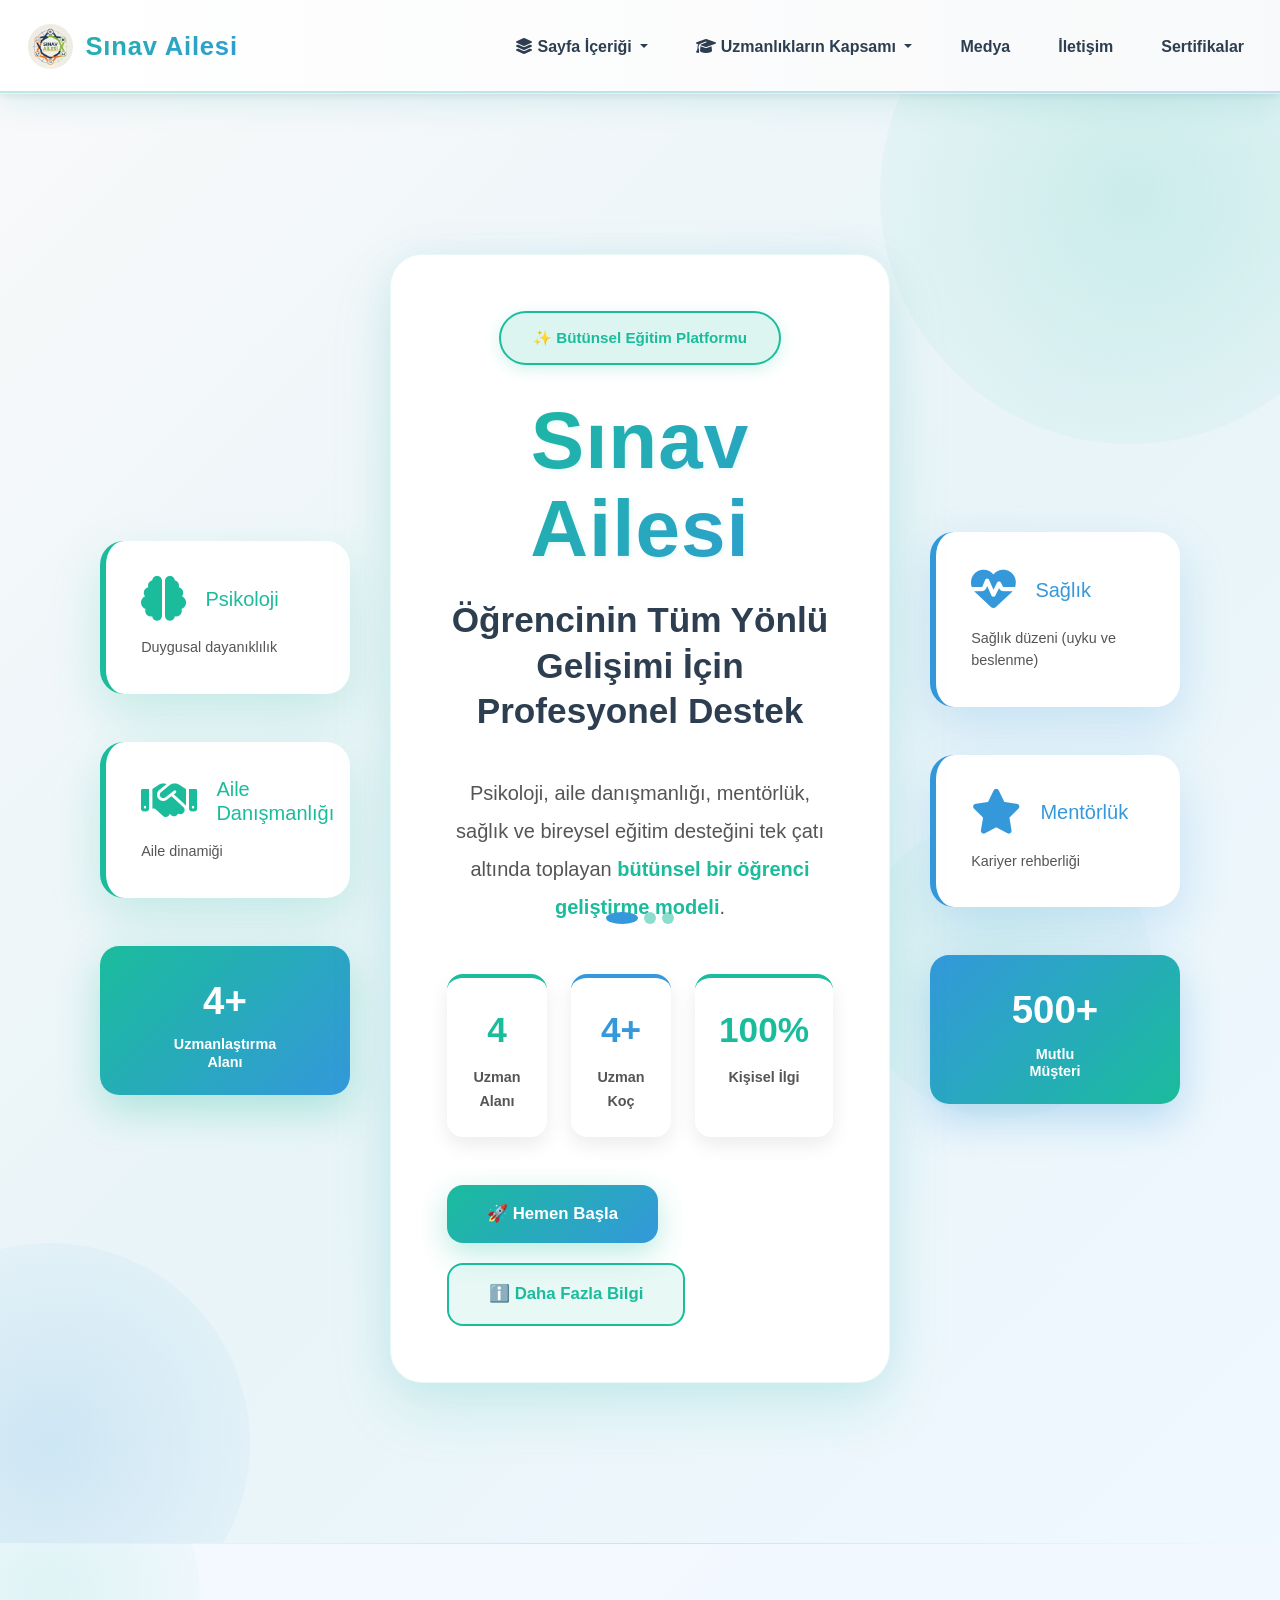
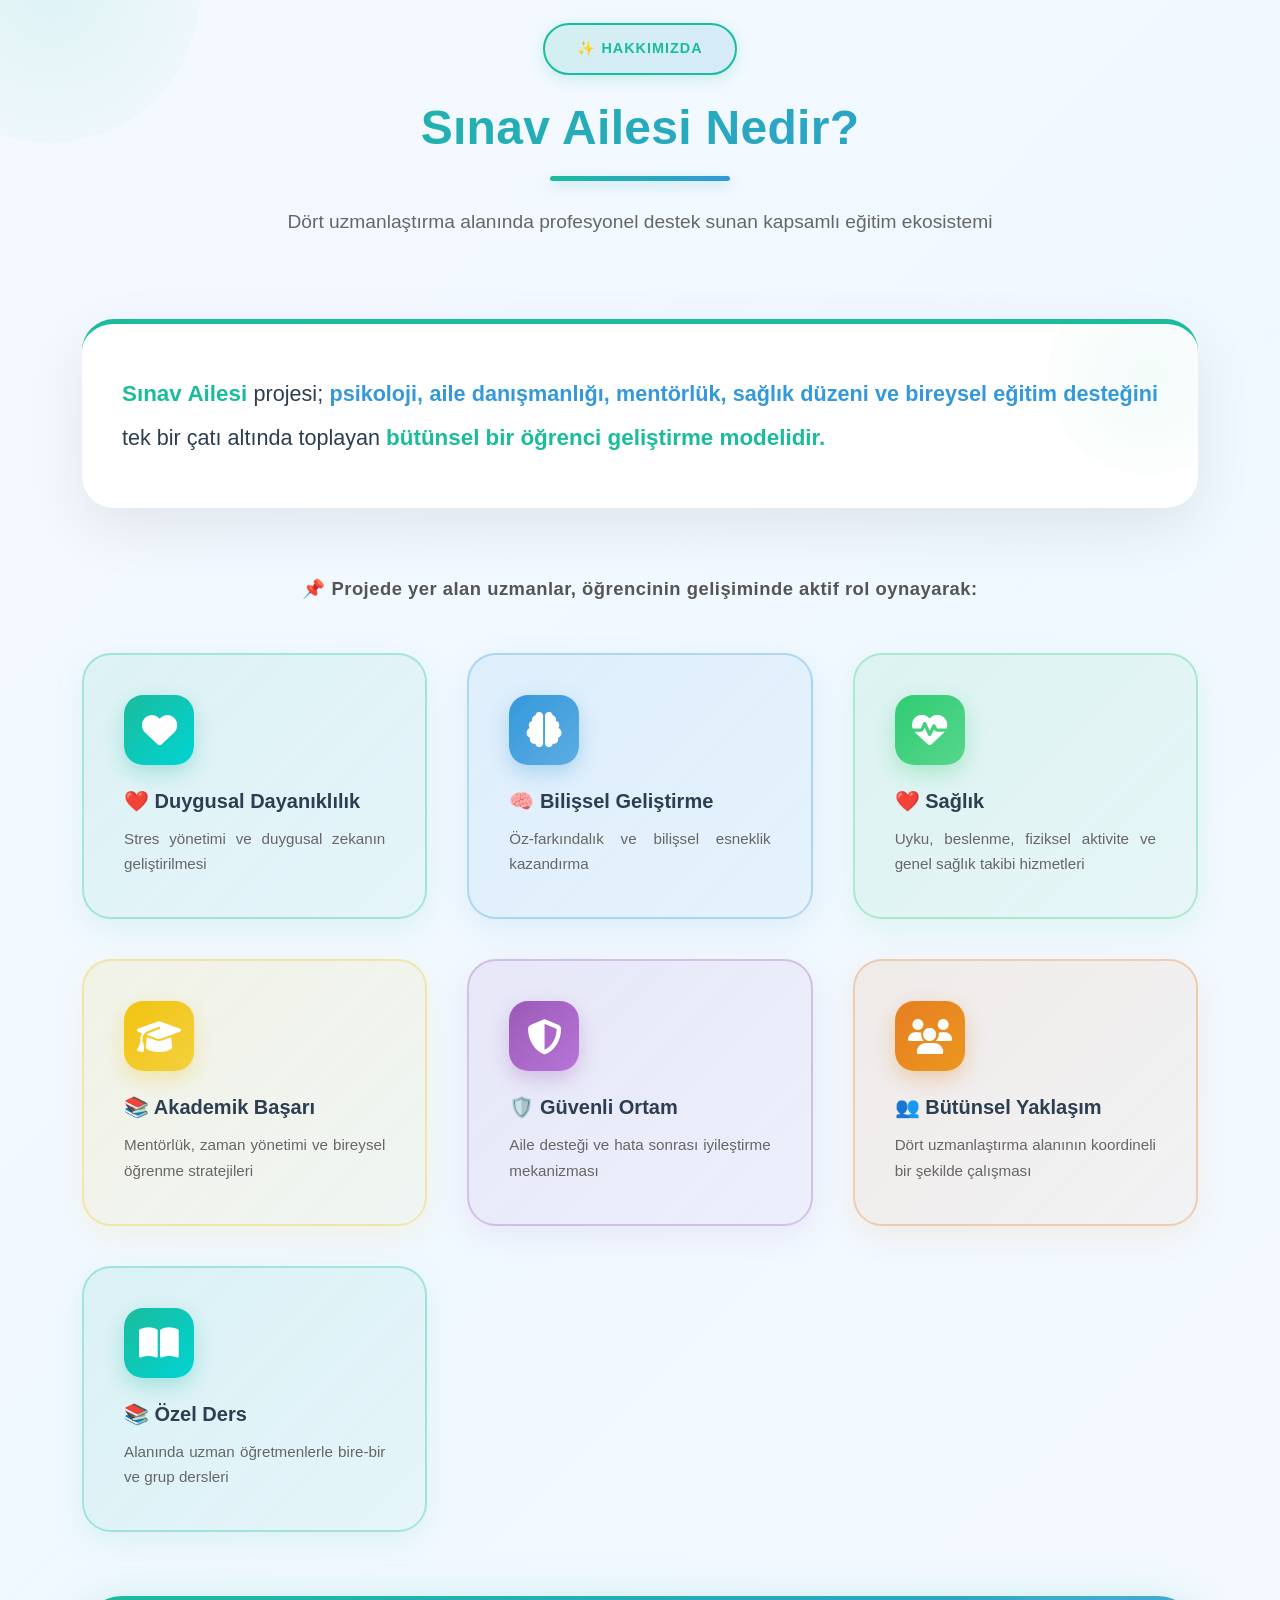
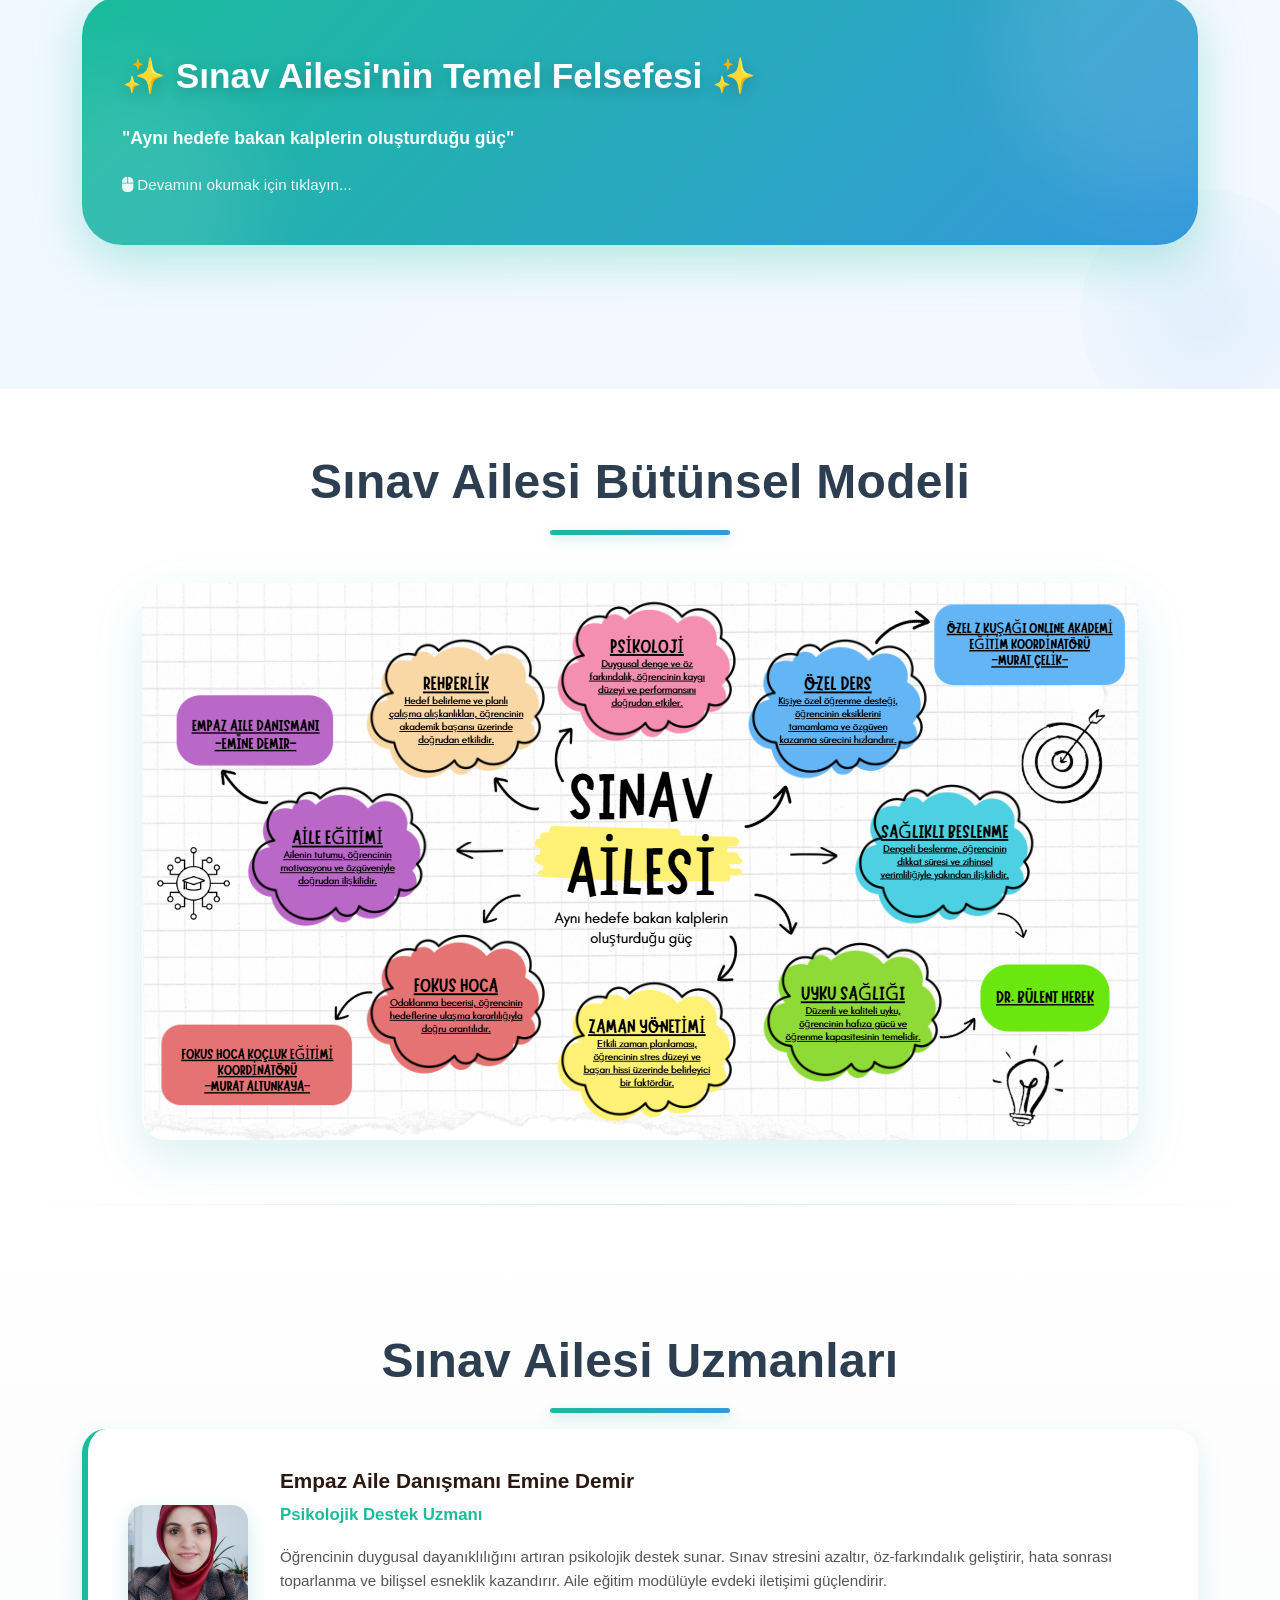
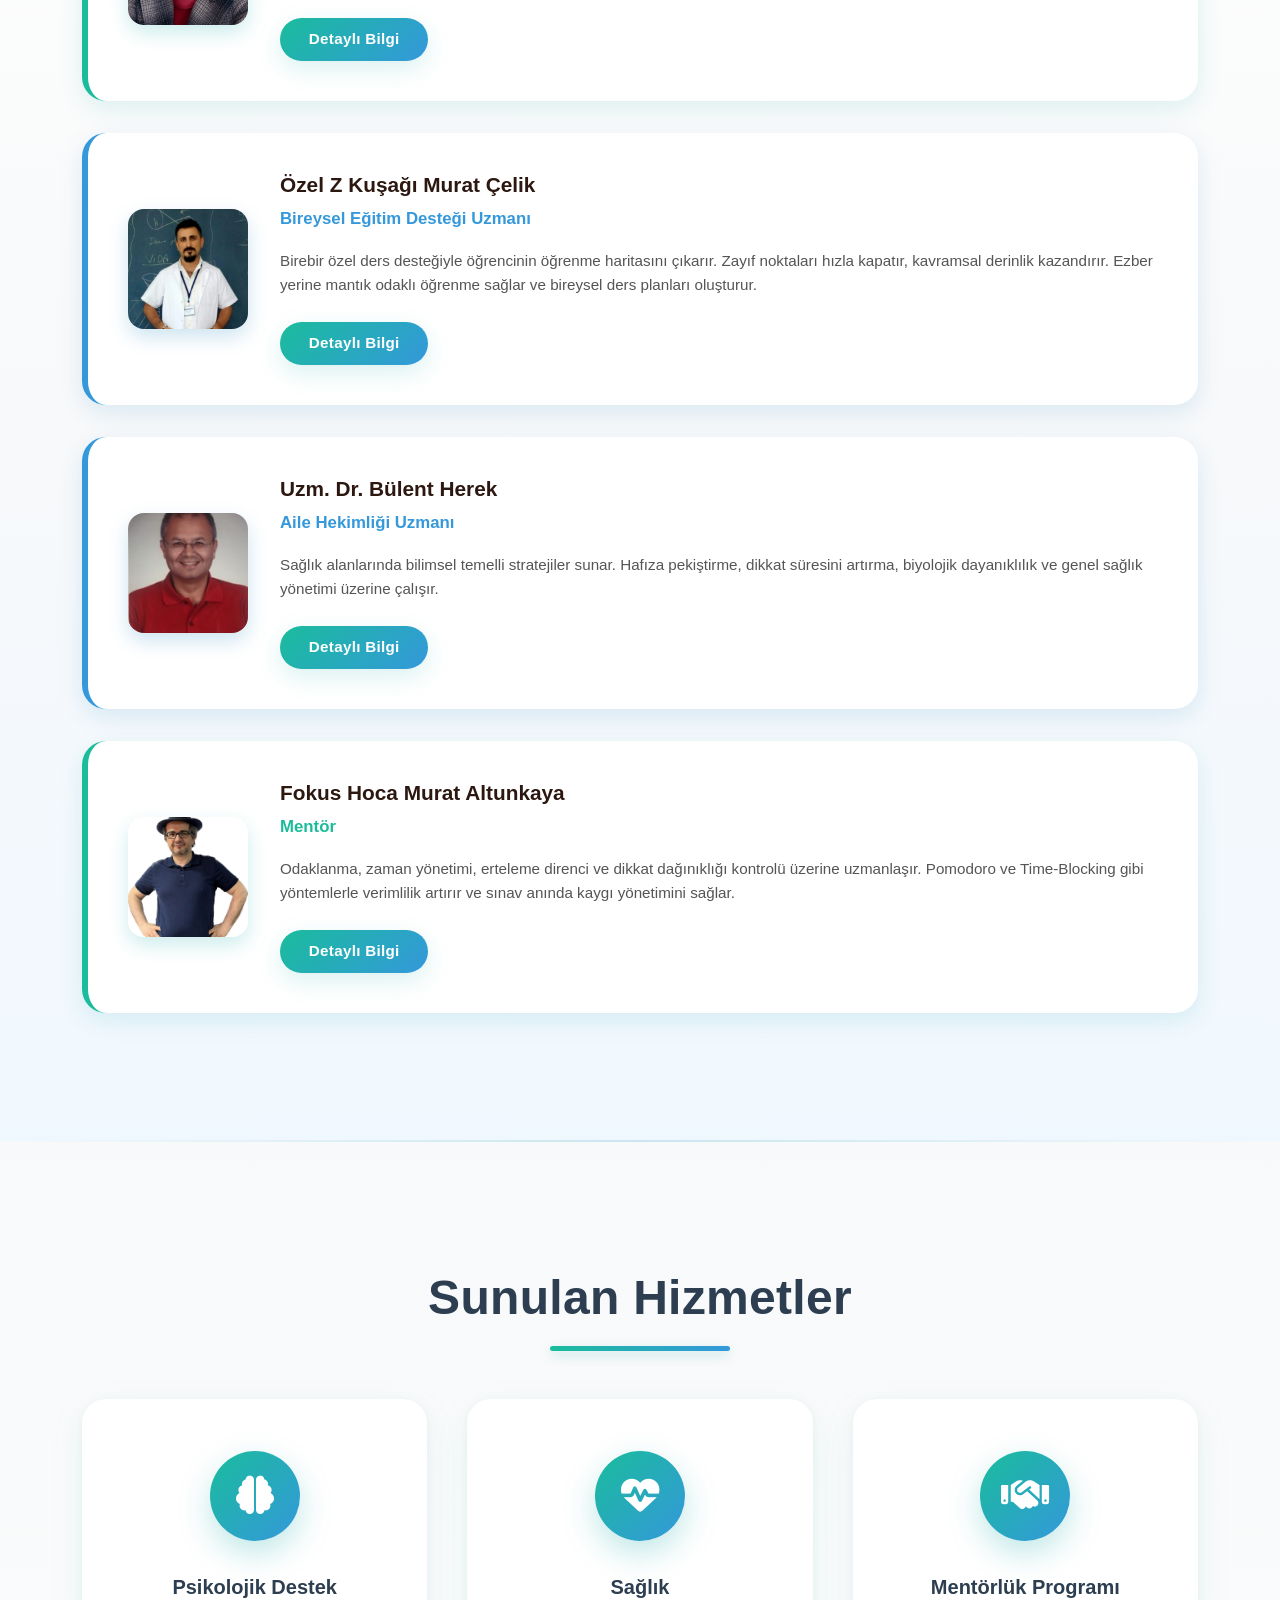
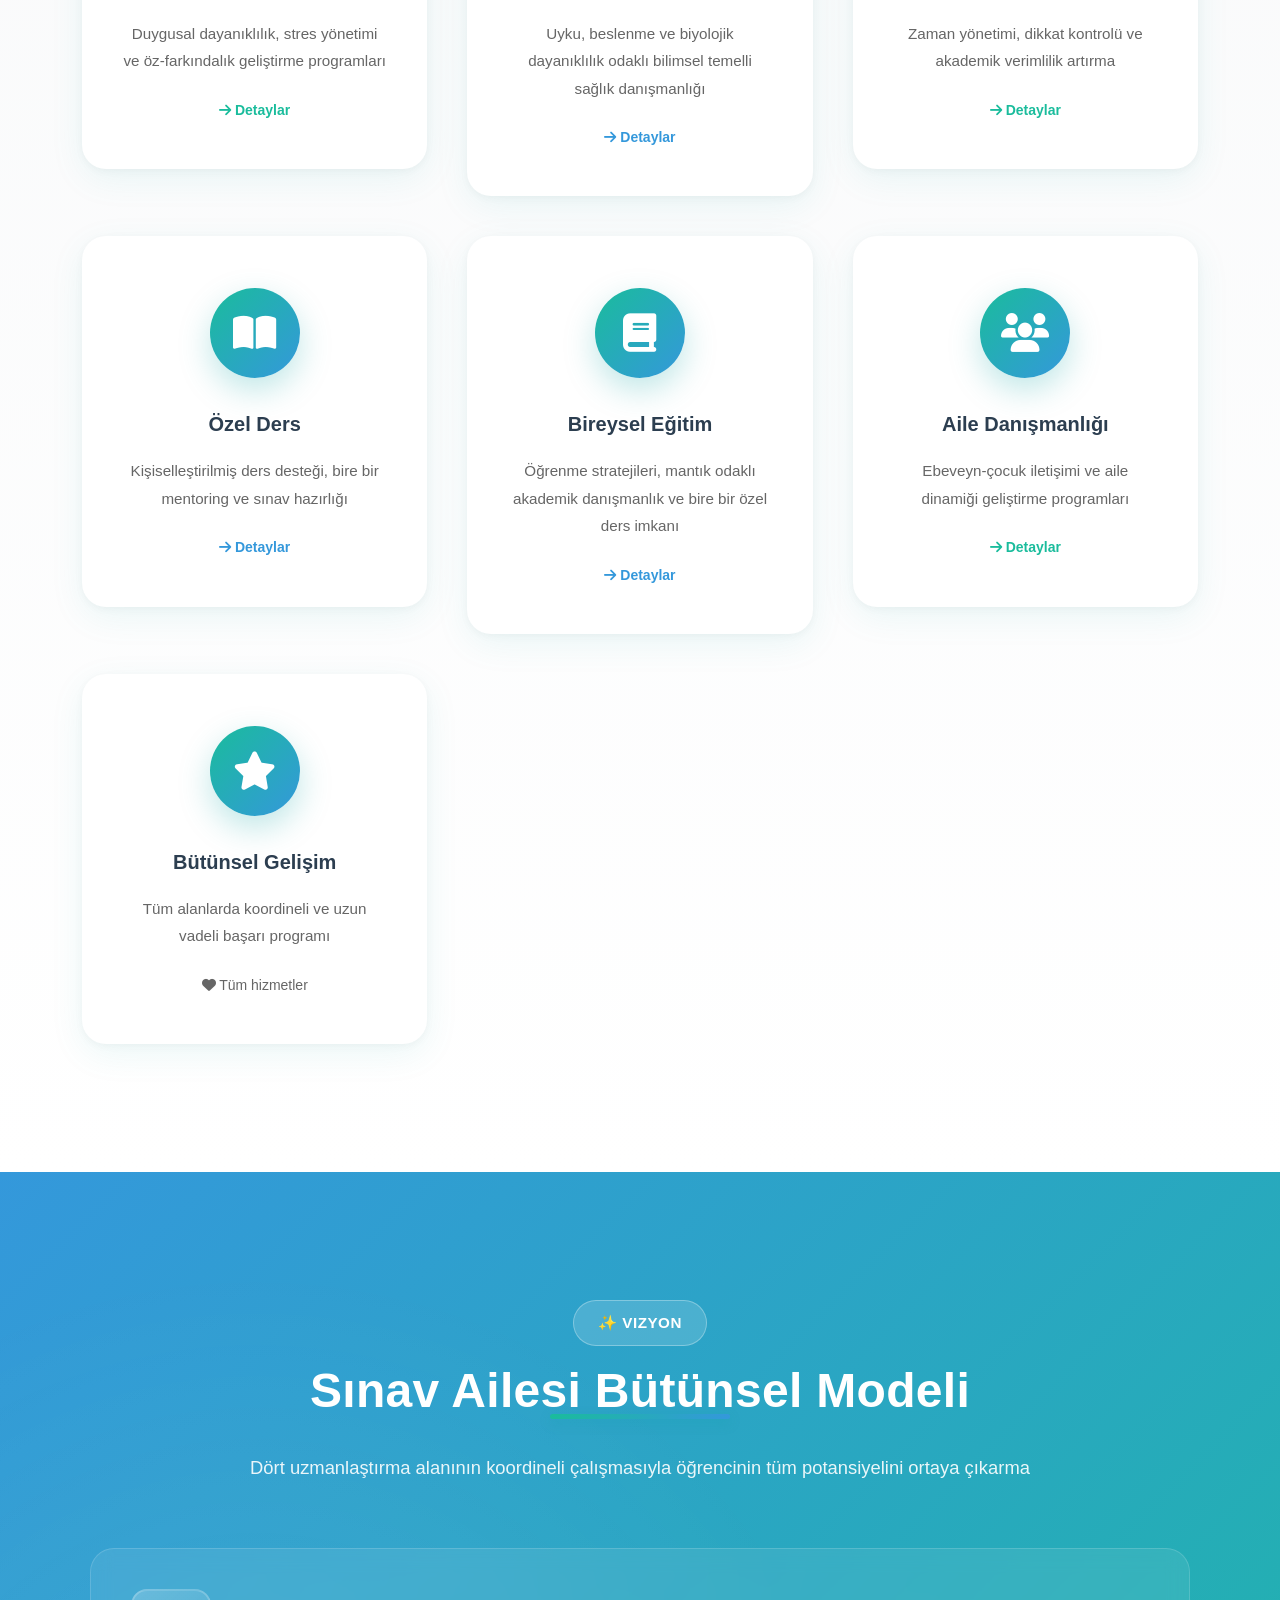
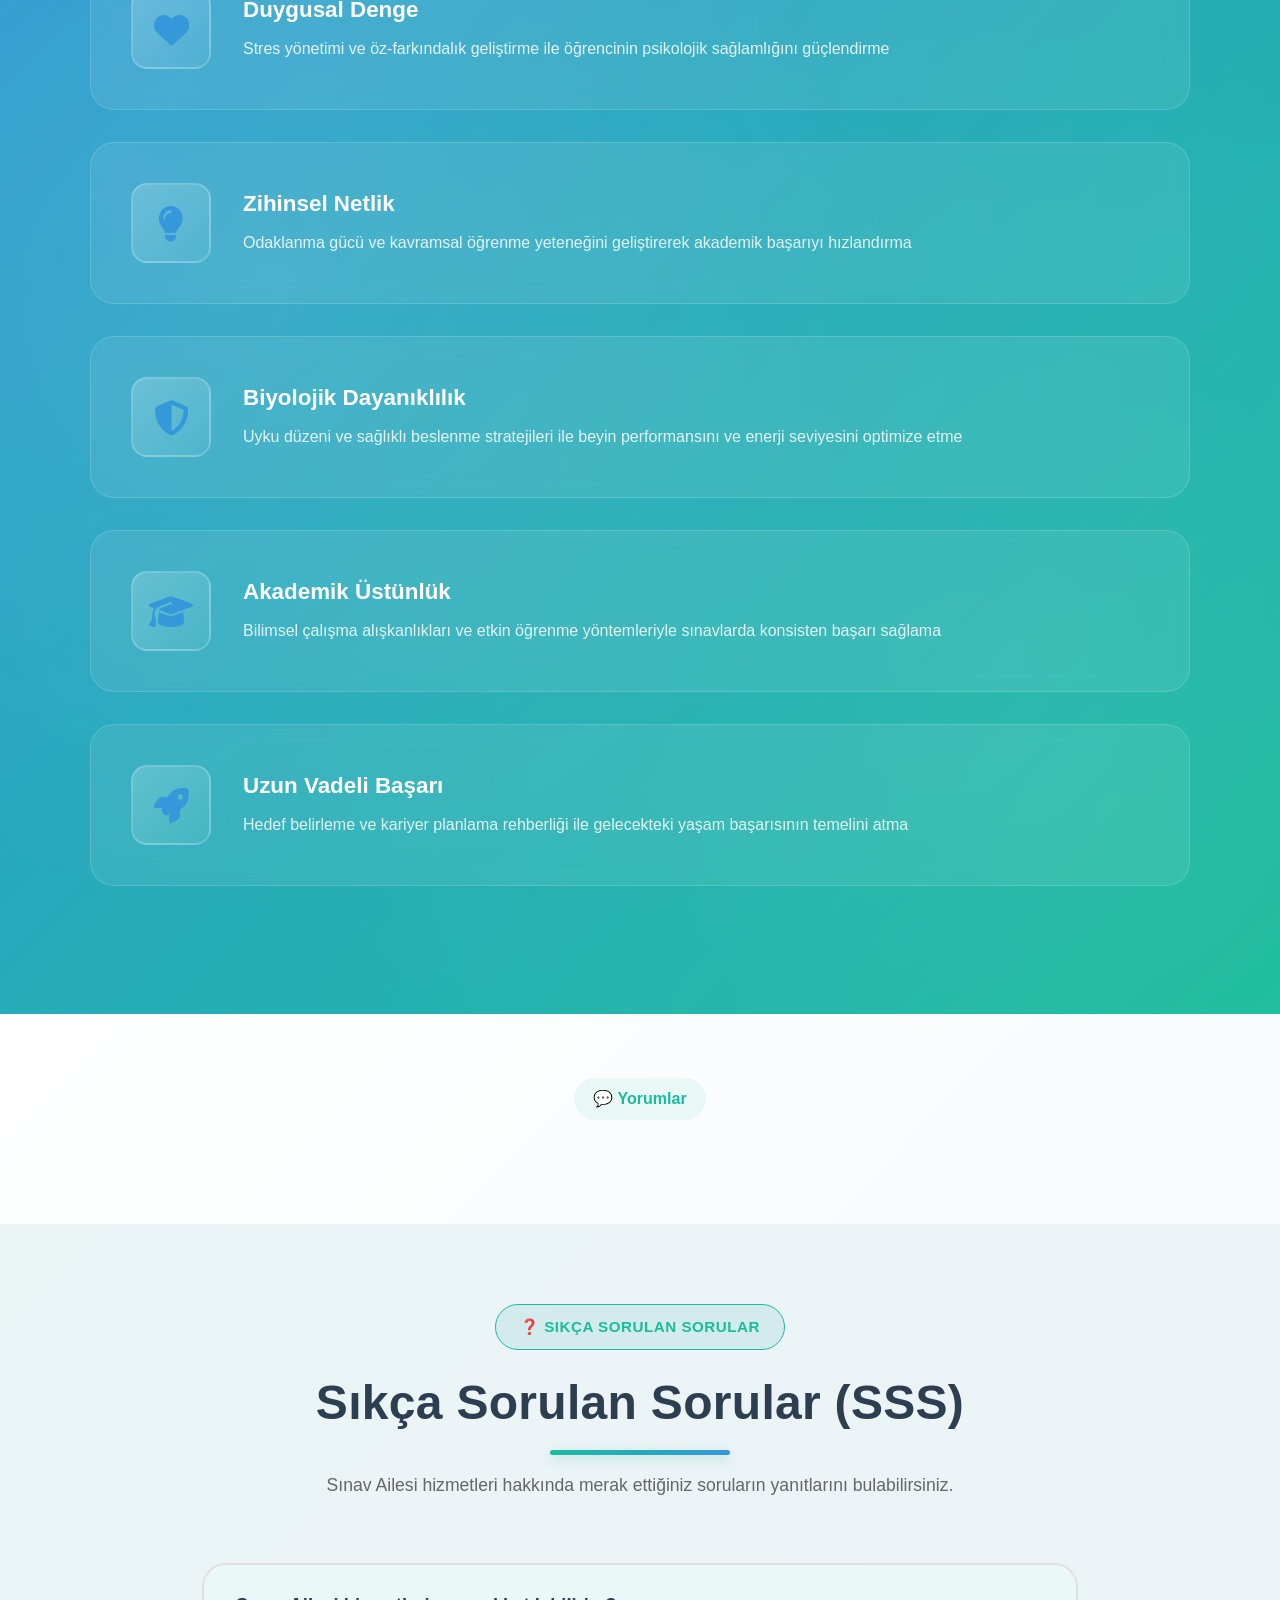
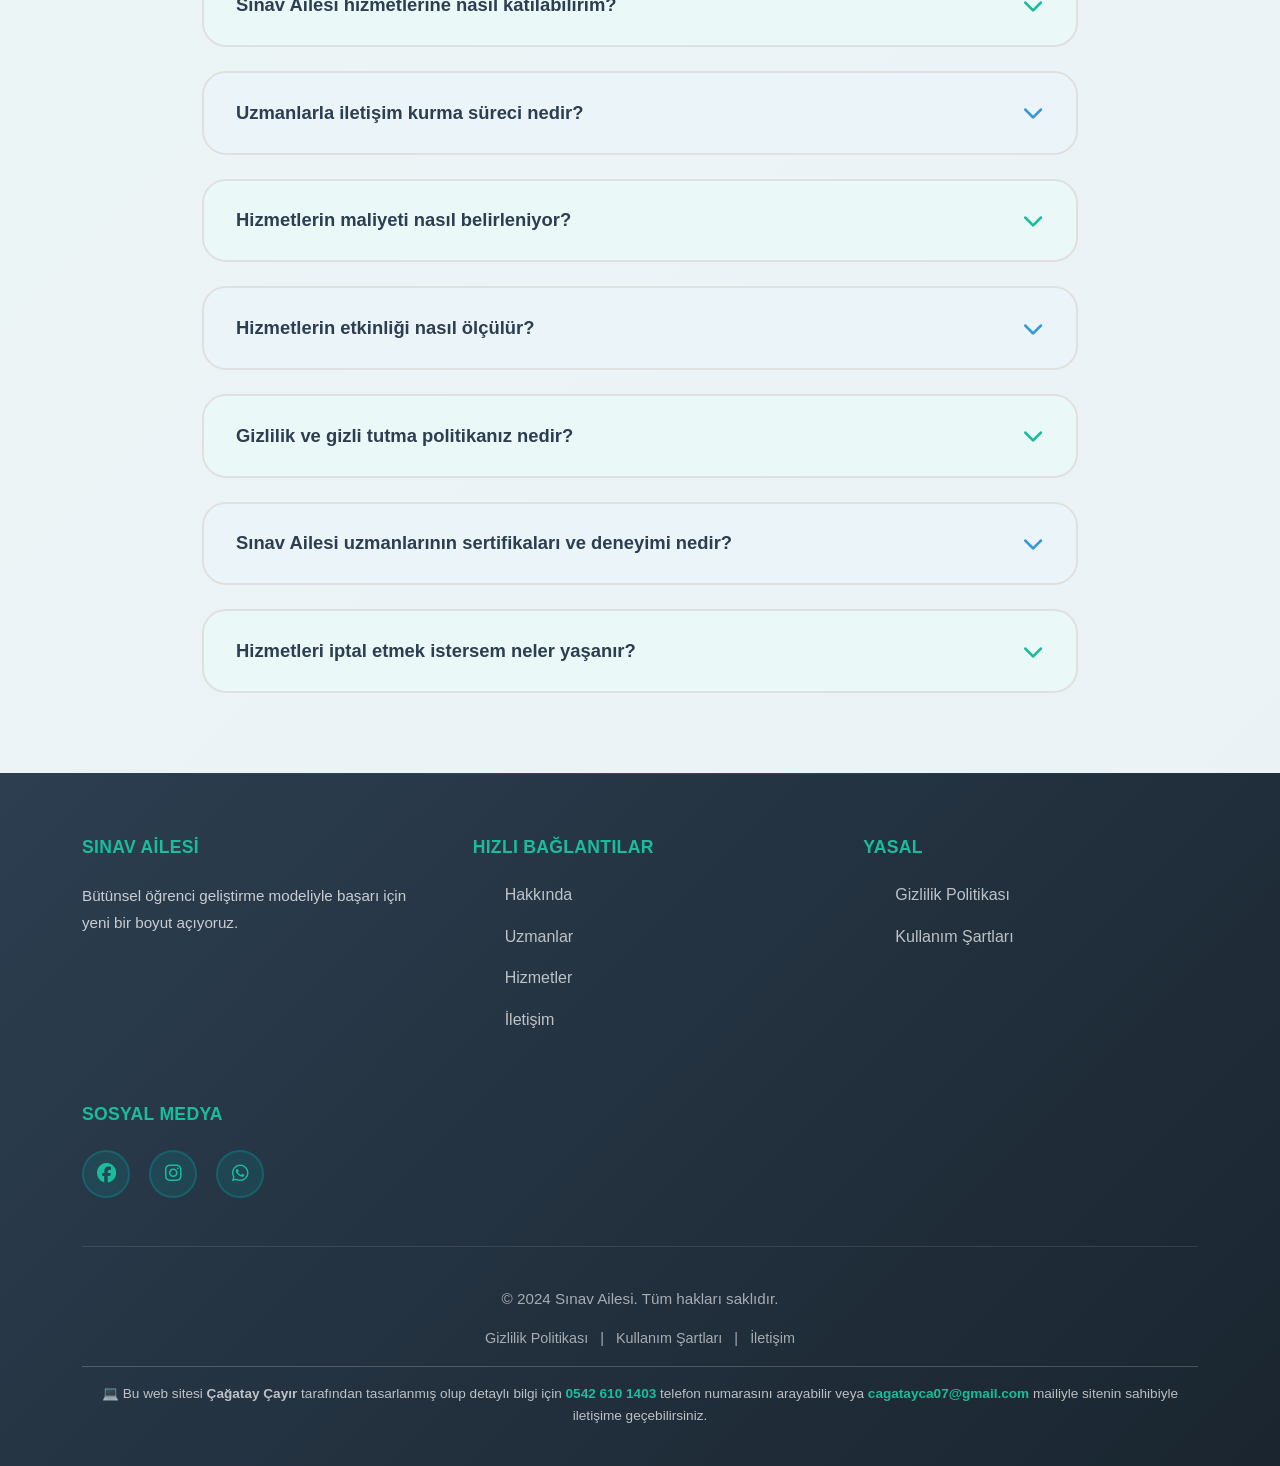
==== commit 1cc26bd0: "Update print statement from 'Hello' to 'Goodbye'" ====
--- a/index.html
+++ b/index.html
@@ -1,6 +1,11 @@
 <!DOCTYPE html>
 <html lang="tr">
 <head>
+    <link rel="icon" type="image/png" href="/favicon-96x96.png" sizes="96x96" />
+    <link rel="icon" type="image/svg+xml" href="/favicon.svg" />
+    <link rel="shortcut icon" href="/favicon.ico" />
+    <link rel="apple-touch-icon" sizes="180x180" href="/apple-touch-icon.png" />
+    <link rel="manifest" href="/site.webmanifest" />
     <meta charset="UTF-8">
     <meta name="viewport" content="width=device-width, initial-scale=1.0">
     <meta name="description" content="Sınav Ailesi - Bütünsel öğrenci geliştirme modeli. Psikoloji, danışmanlık, koçluk, beslenme ve eğitim desteği.">
@@ -641,7 +646,6 @@
                             <li><a class="dropdown-item" href="#about">Hakkında</a></li>
                             <li><a class="dropdown-item" href="#experts">Uzmanlar</a></li>
                             <li><a class="dropdown-item" href="#services">Hizmetler</a></li>
-                            <li><a class="dropdown-item" href="#comments">Yorumlar</a></li>
                             <li><a class="dropdown-item" href="#faq">SSS</a></li>
                         </ul>
                     </li>
@@ -1179,40 +1183,6 @@
             </div>
         </div>
     </section>
-
-    <!-- Testimonials Section -->
-    <section class="testimonials-section">
-        <div class="container">
-            <h2 class="section-title">Sınav Ailesi'nden Söz Söyleyen Öğrenciler</h2>
-            
-            <!-- Testimonials Carousel -->
-            <div id="testimonialCarousel" class="carousel slide" data-bs-ride="carousel" data-bs-interval="8000">
-                <div class="carousel-inner">
-                    <div class="carousel-item active">
-                        <div class="testimonials-grid">
-                              <div id="disqus_thread"></div>
-<script>
-    /**
-    *  RECOMMENDED CONFIGURATION VARIABLES: EDIT AND UNCOMMENT THE SECTION BELOW TO INSERT DYNAMIC VALUES FROM YOUR PLATFORM OR CMS.
-    *  LEARN WHY DEFINING THESE VARIABLES IS IMPORTANT: https://disqus.com/admin/universalcode/#configuration-variables    */
-    /*
-    var disqus_config = function () {
-    this.page.url = PAGE_URL;  // Replace PAGE_URL with your page's canonical URL variable
-    this.page.identifier = PAGE_IDENTIFIER; // Replace PAGE_IDENTIFIER with your page's unique identifier variable
-    };
-    */
-    (function() { // DON'T EDIT BELOW THIS LINE
-    var d = document, s = d.createElement('script');
-    s.src = 'https://https-caca1403-github-io-sinavailesi.disqus.com/embed.js';
-    s.setAttribute('data-timestamp', +new Date());
-    (d.head || d.body).appendChild(s);
-    })();
-</script>
-<noscript>Please enable JavaScript to view the <a href="https://disqus.com/?ref_noscript">comments powered by Disqus.</a></noscript>
-                        </div>
-                    </div>
-                </div>
-
                 <!-- Carousel Controls with improved styling (Hidden) -->
                 <!-- Ok butonları otomatik kaydırma için gizlendi -->
 
@@ -1751,3 +1721,5 @@
         </script>
     </body>
     </html>
+
+
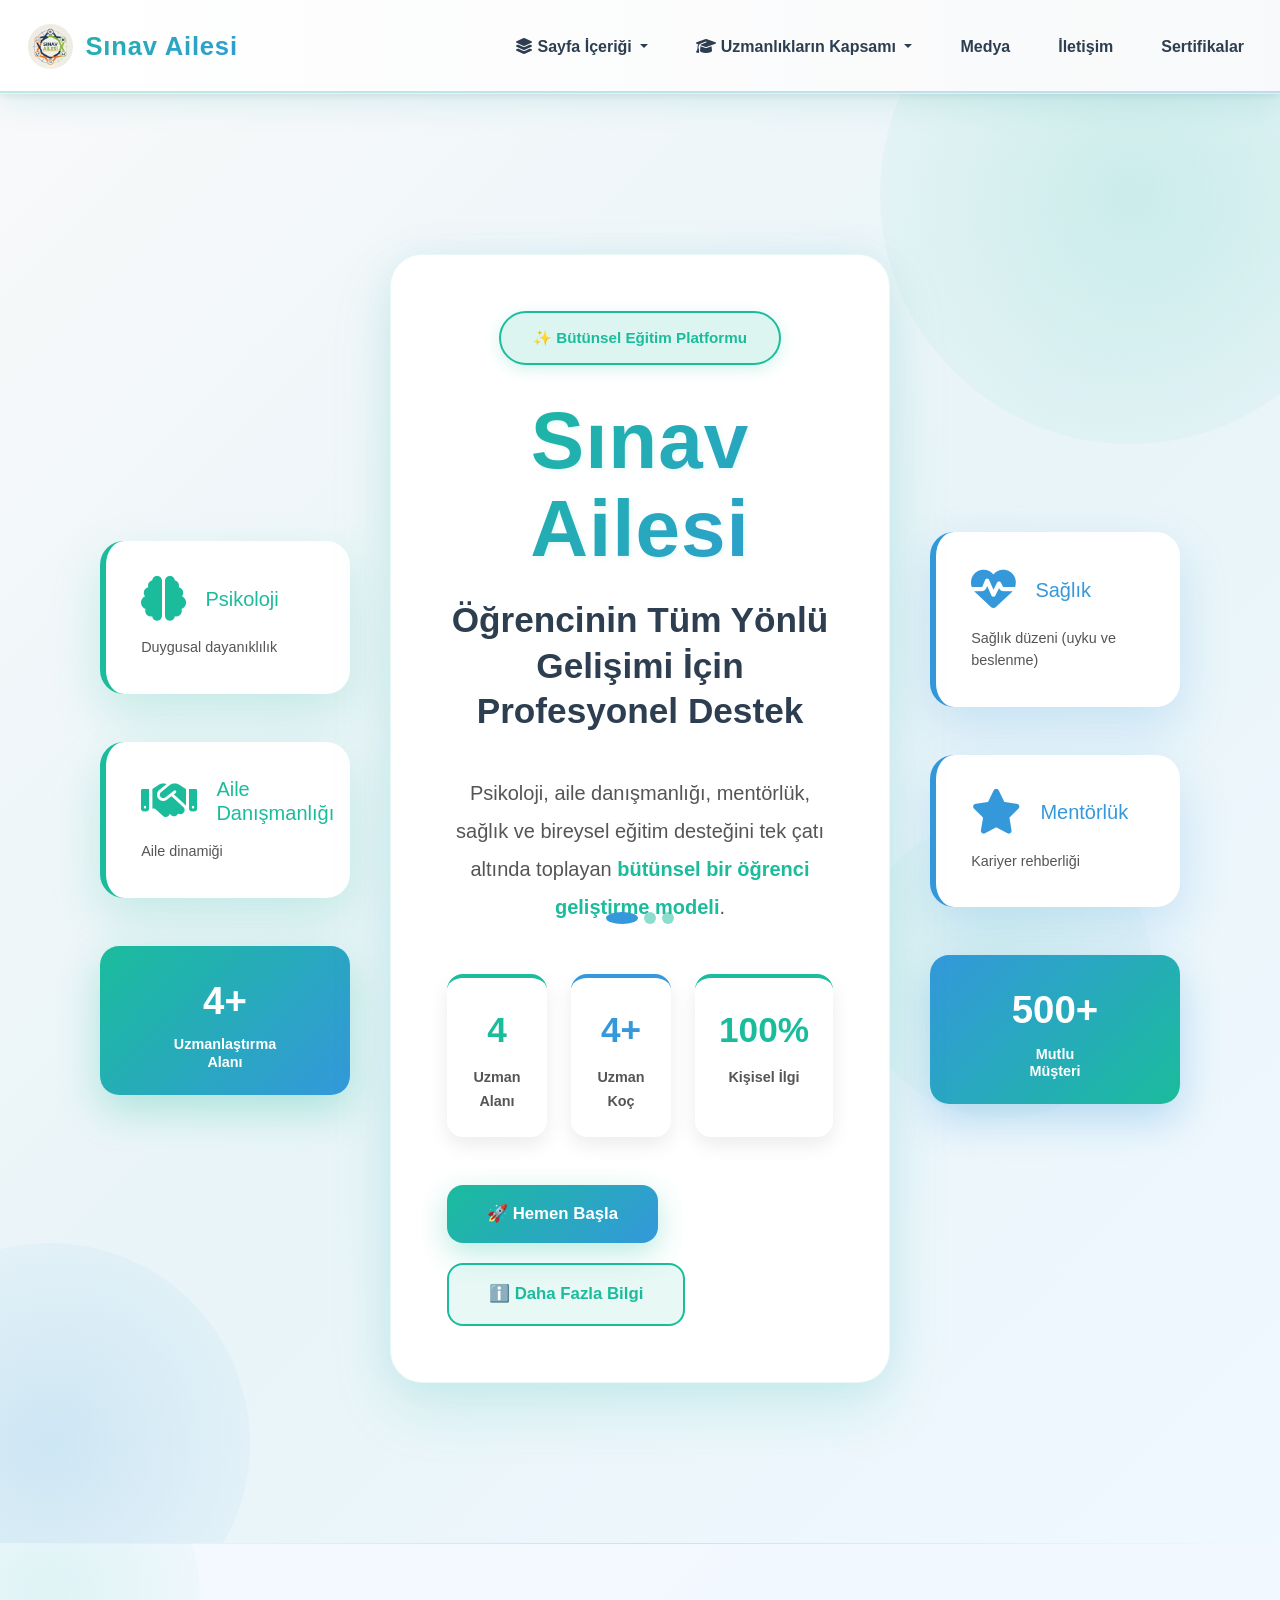
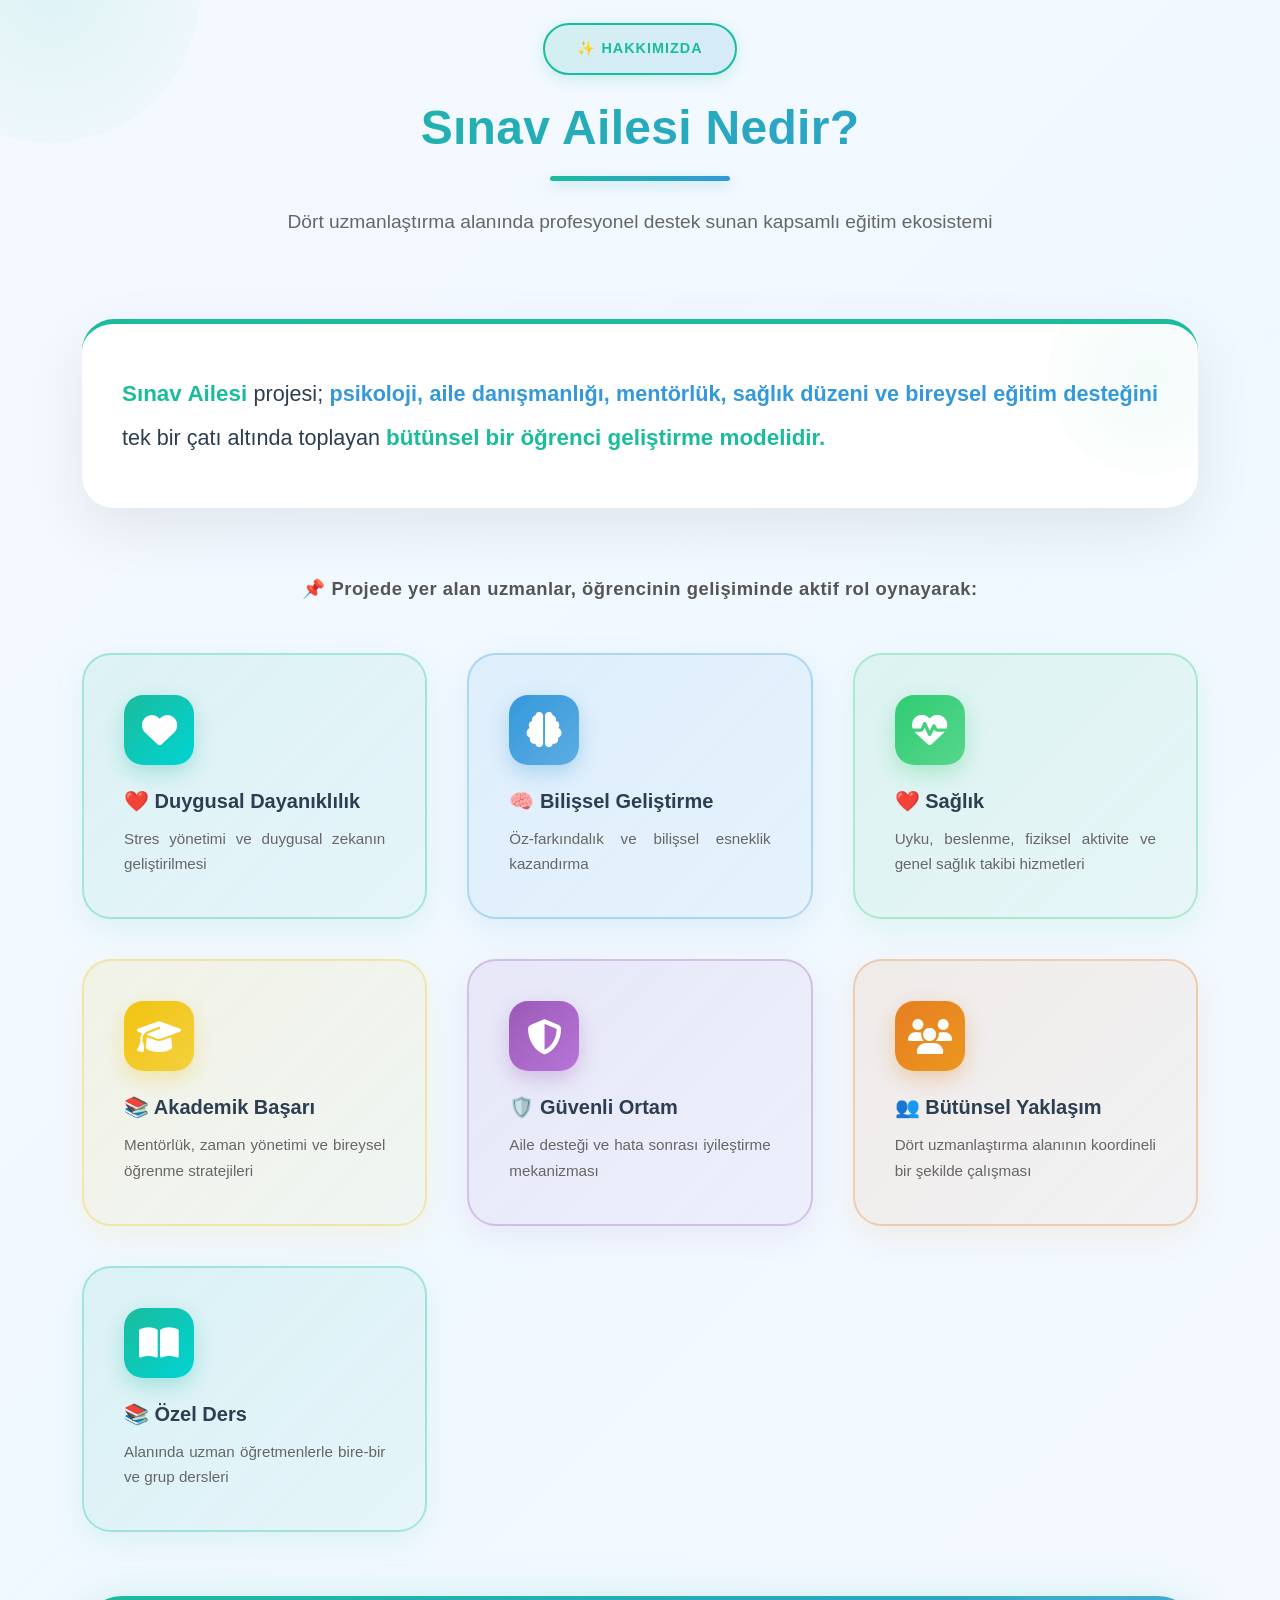
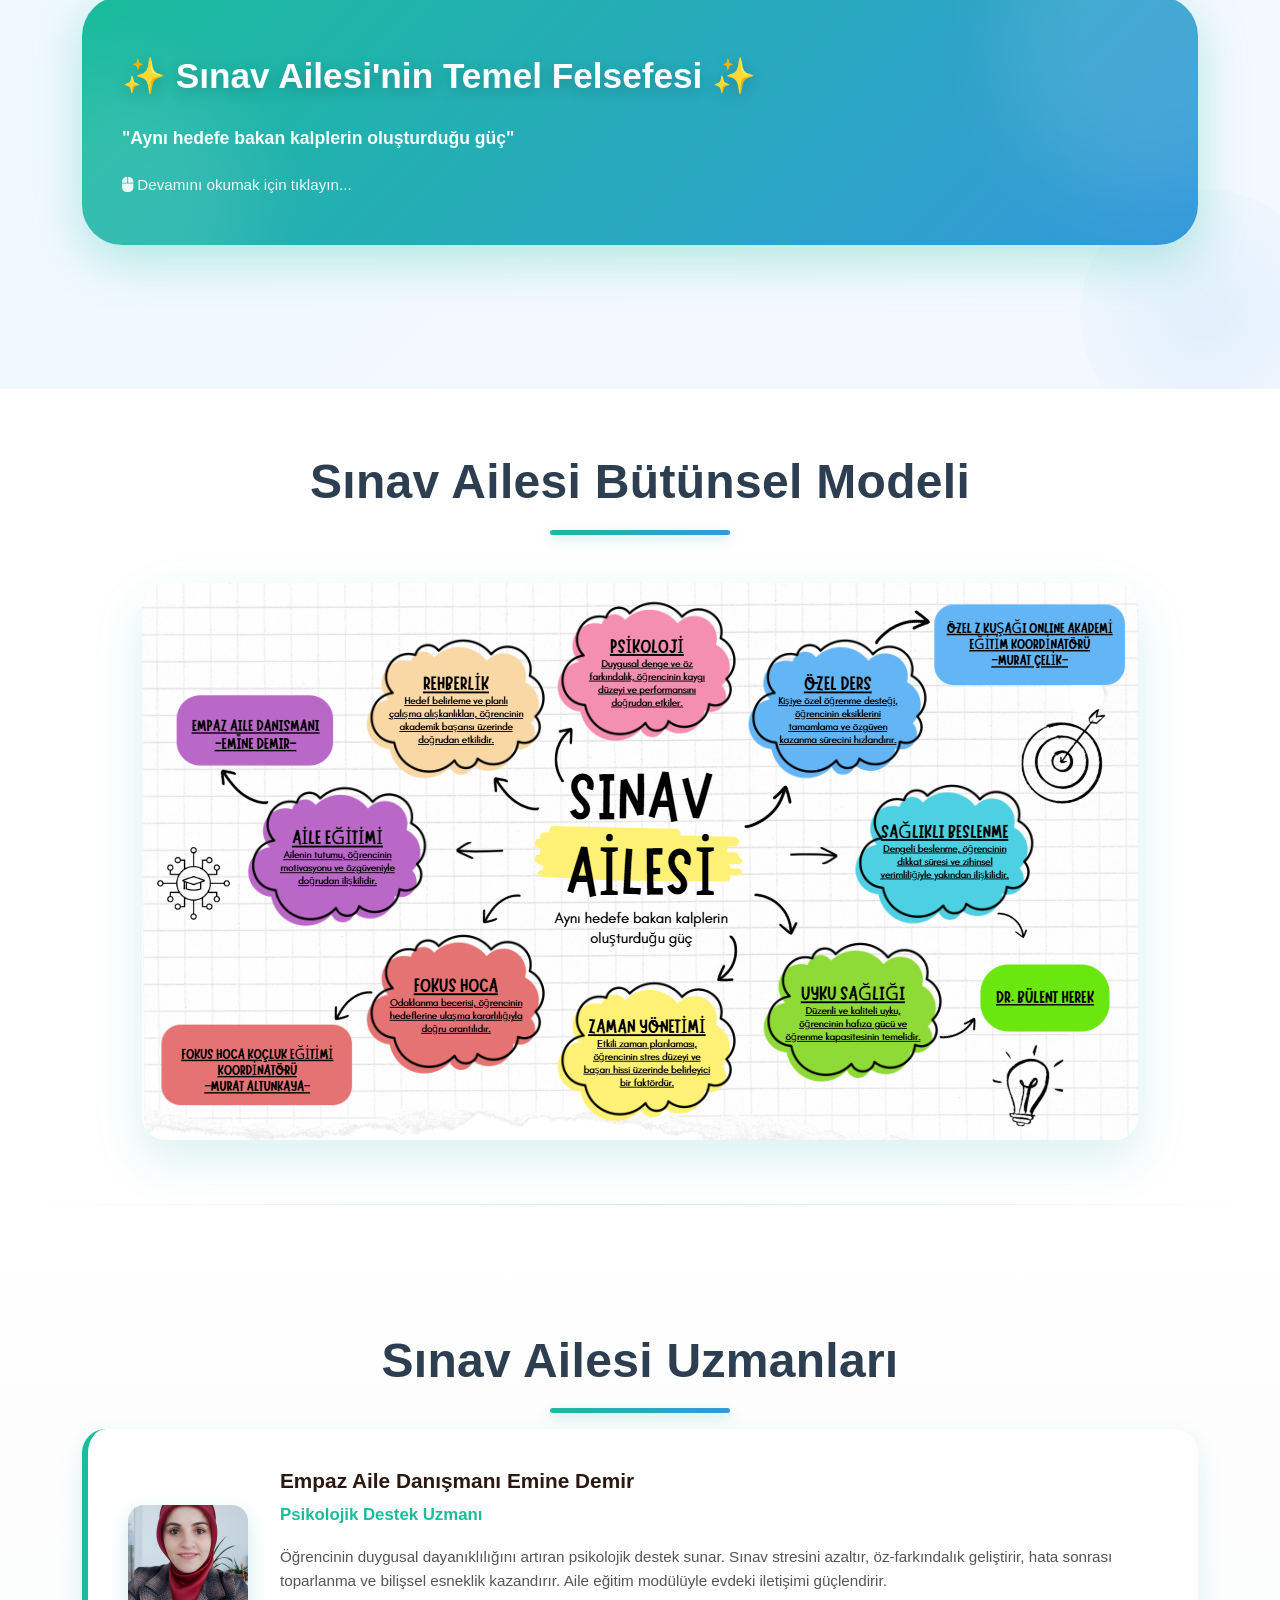
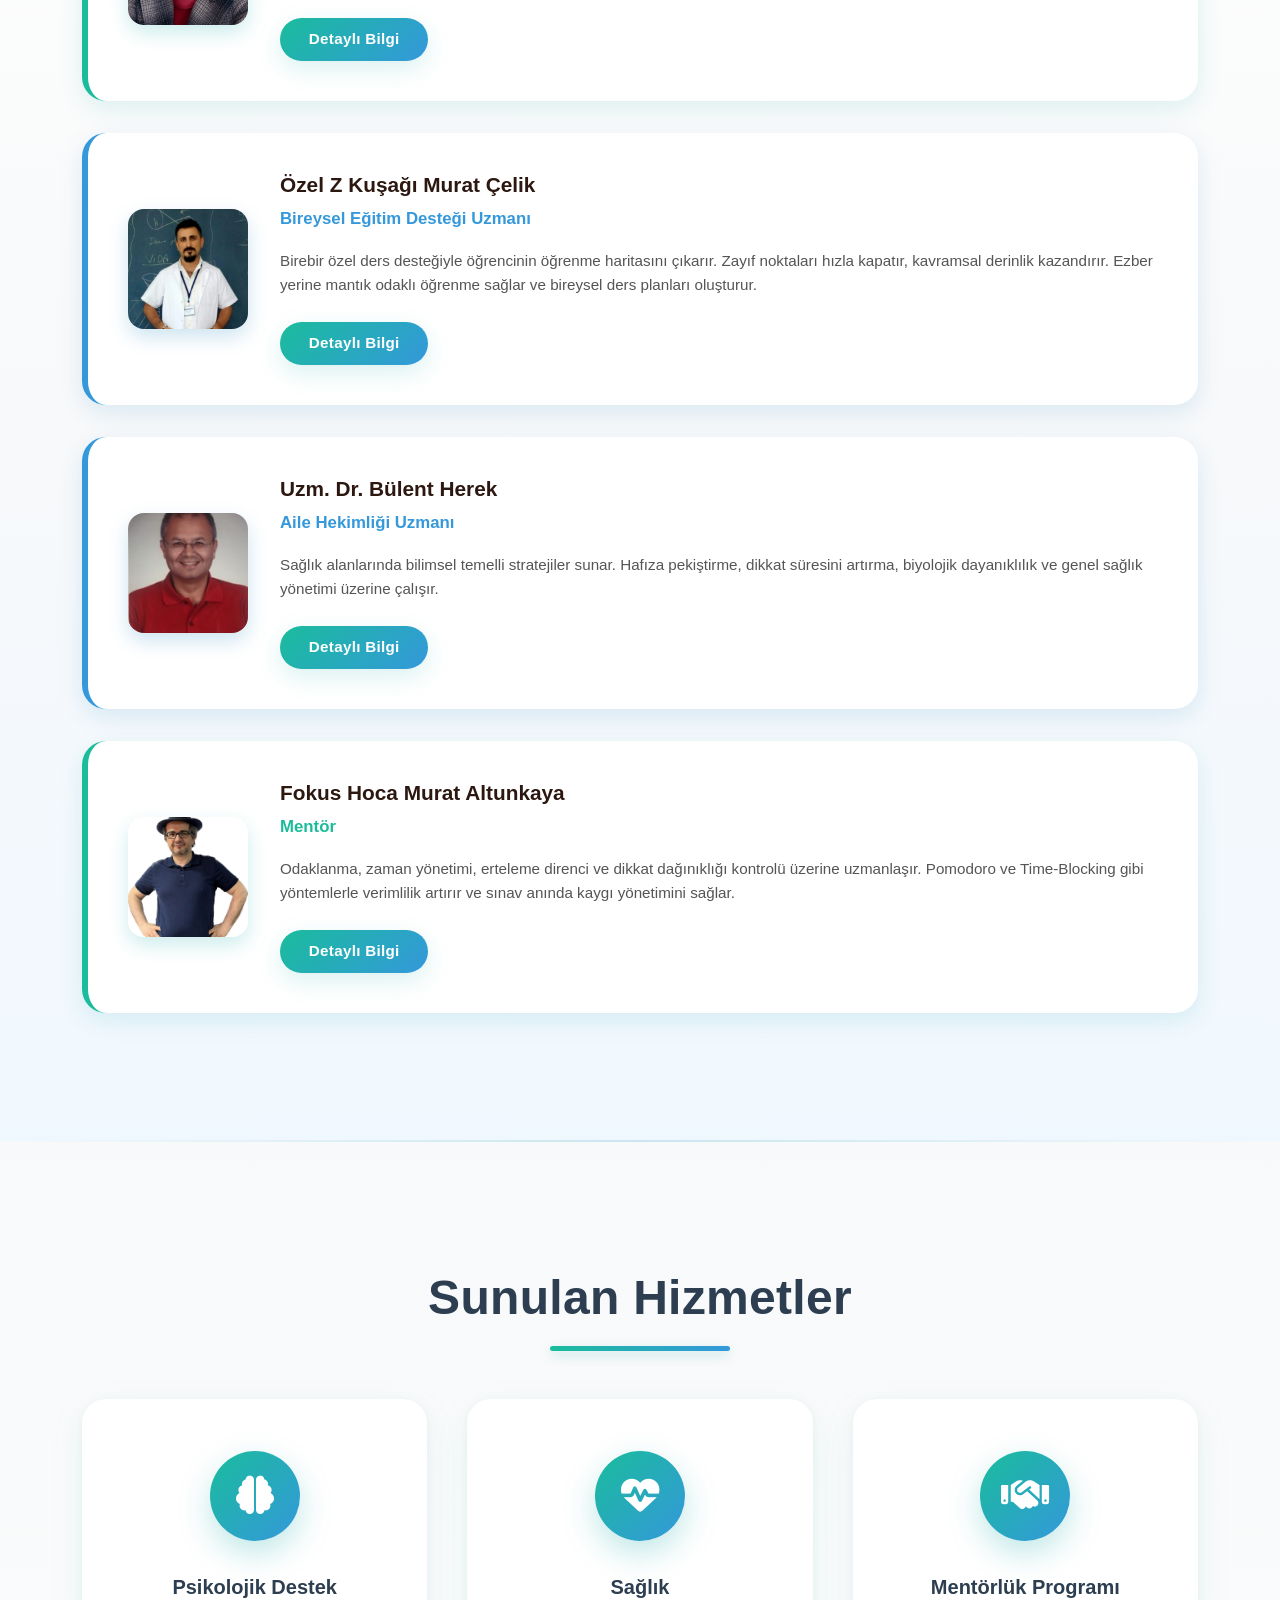
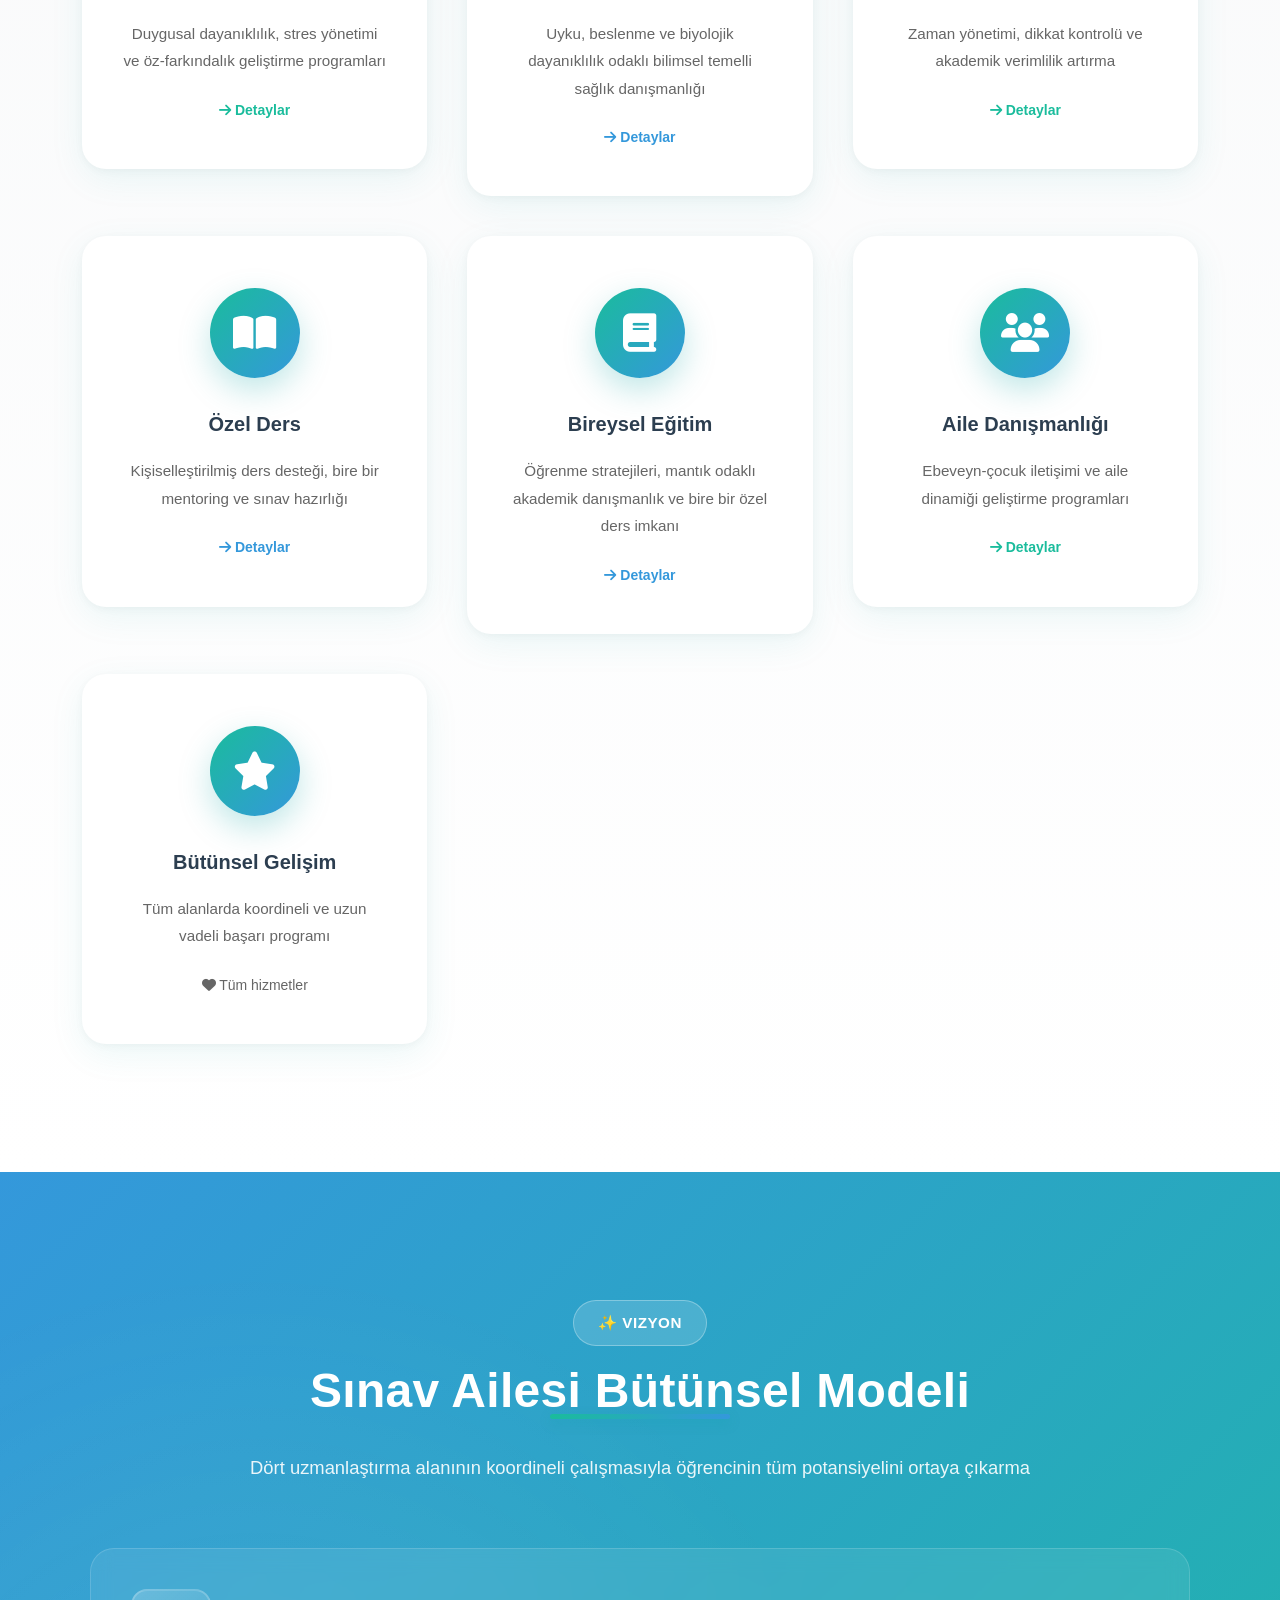
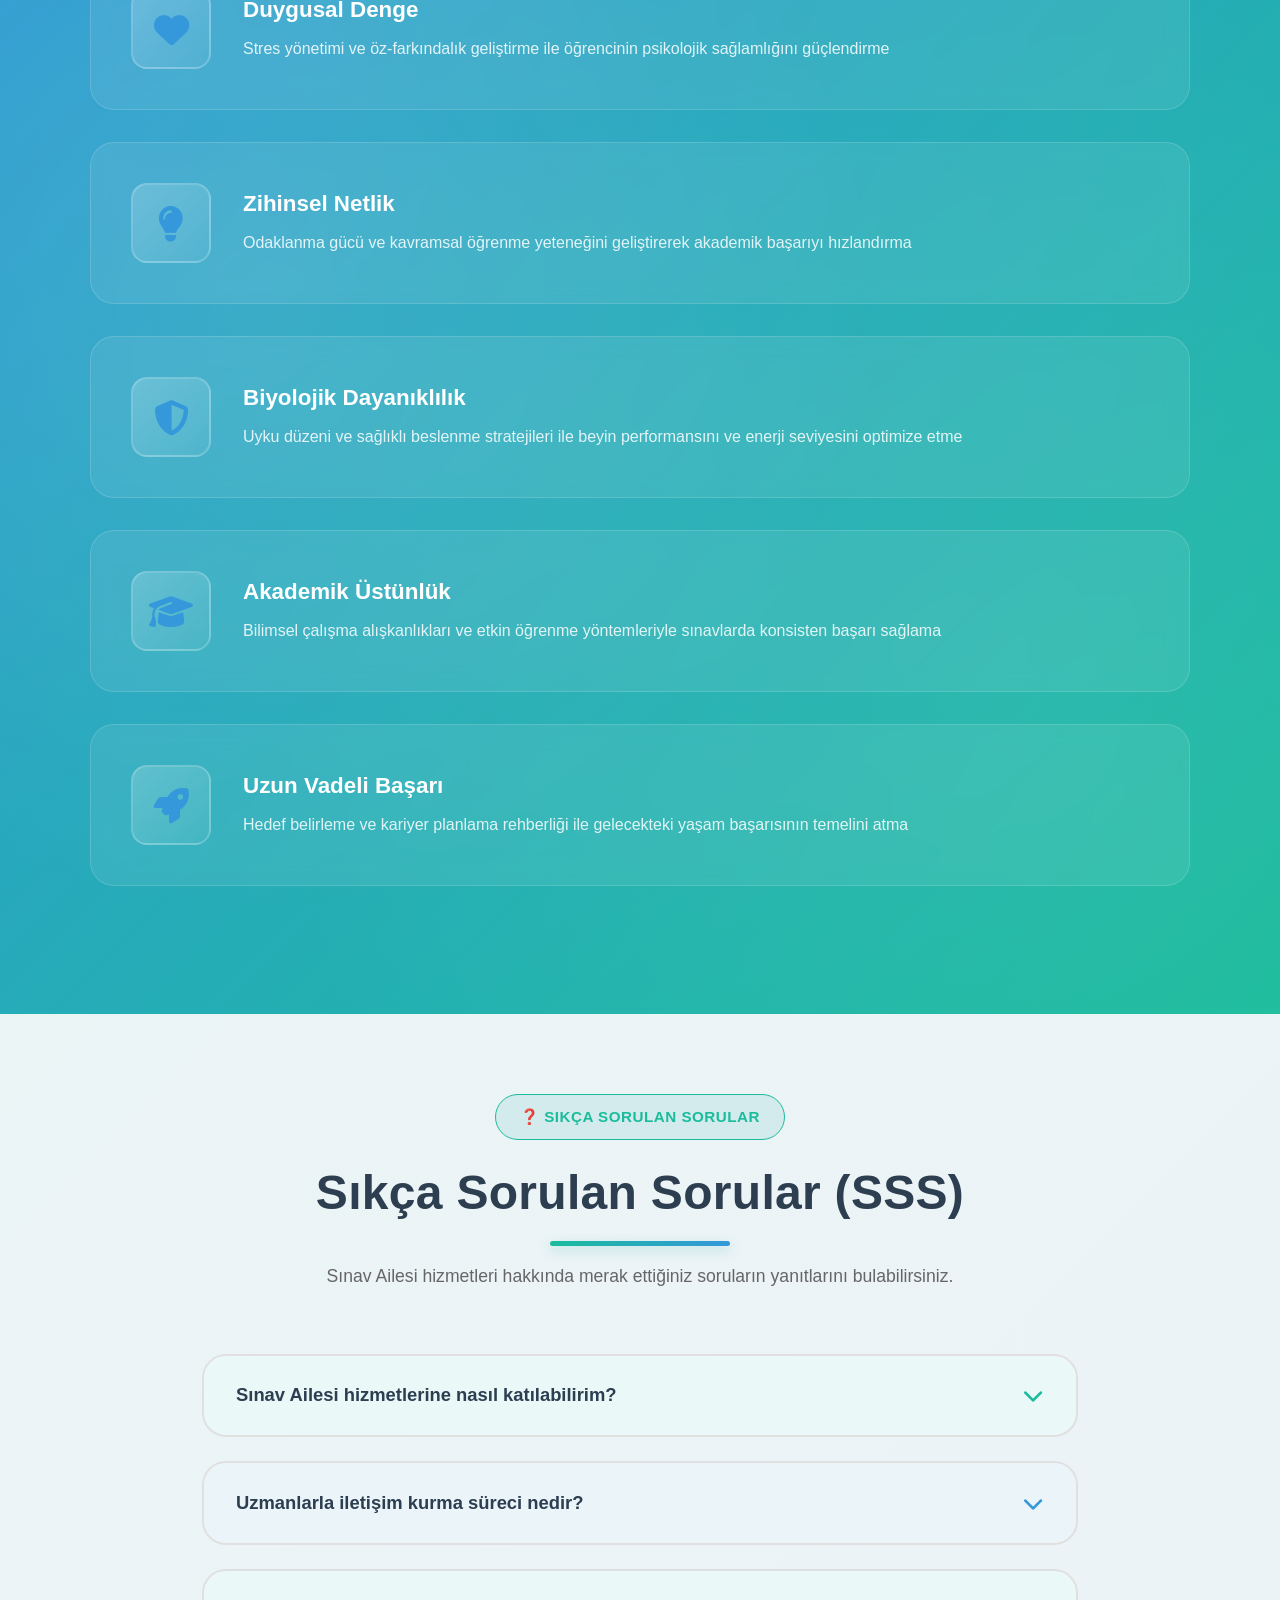
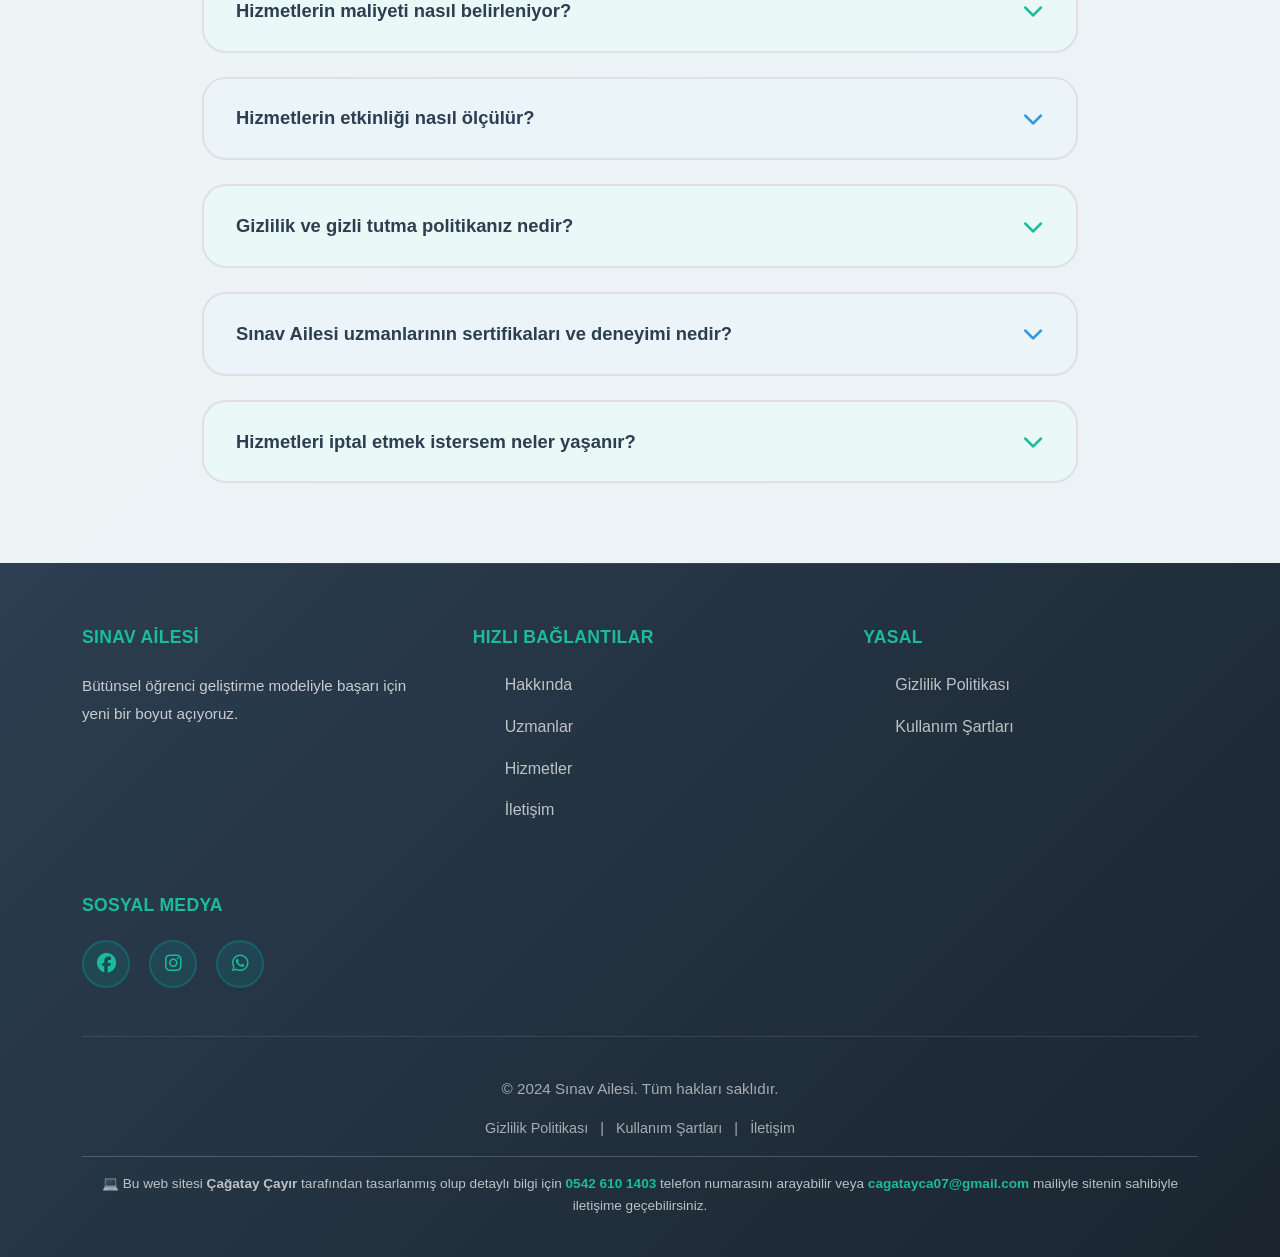
==== commit ae700103: "Update index.html" ====
--- a/index.html
+++ b/index.html
@@ -1382,14 +1382,7 @@
             carouselInstance.cycle();
         });
     </script>
-    <!-- Comments / Testimonials Section -->
-    <section class="comments-section" id="comments" style="padding: 4rem 2rem; background: linear-gradient(135deg, #ffffff 0%, #f7fbfc 100%);">
-        <div class="container" style="max-width: 1100px; margin: 0 auto;">
-            <div style="text-align: center; margin-bottom: 2.5rem;">
-                <span style="display: inline-block; padding: 0.5rem 1.2rem; background: rgba(26,188,156,0.08); border-radius: 1.5rem; color: #1abc9c; font-weight: 700;">💬 Yorumlar</span>
-            </div>
-        </div>
-    </section>
+    
 
     <!-- FAQ Section -->
     <section class="faq-section" id="faq" style="padding: 5rem 2rem; background: linear-gradient(135deg, rgba(0, 160, 160, 0.05) 0%, rgba(0, 119, 182, 0.05) 100%);">
@@ -1723,3 +1716,4 @@
     </html>
 
 
+
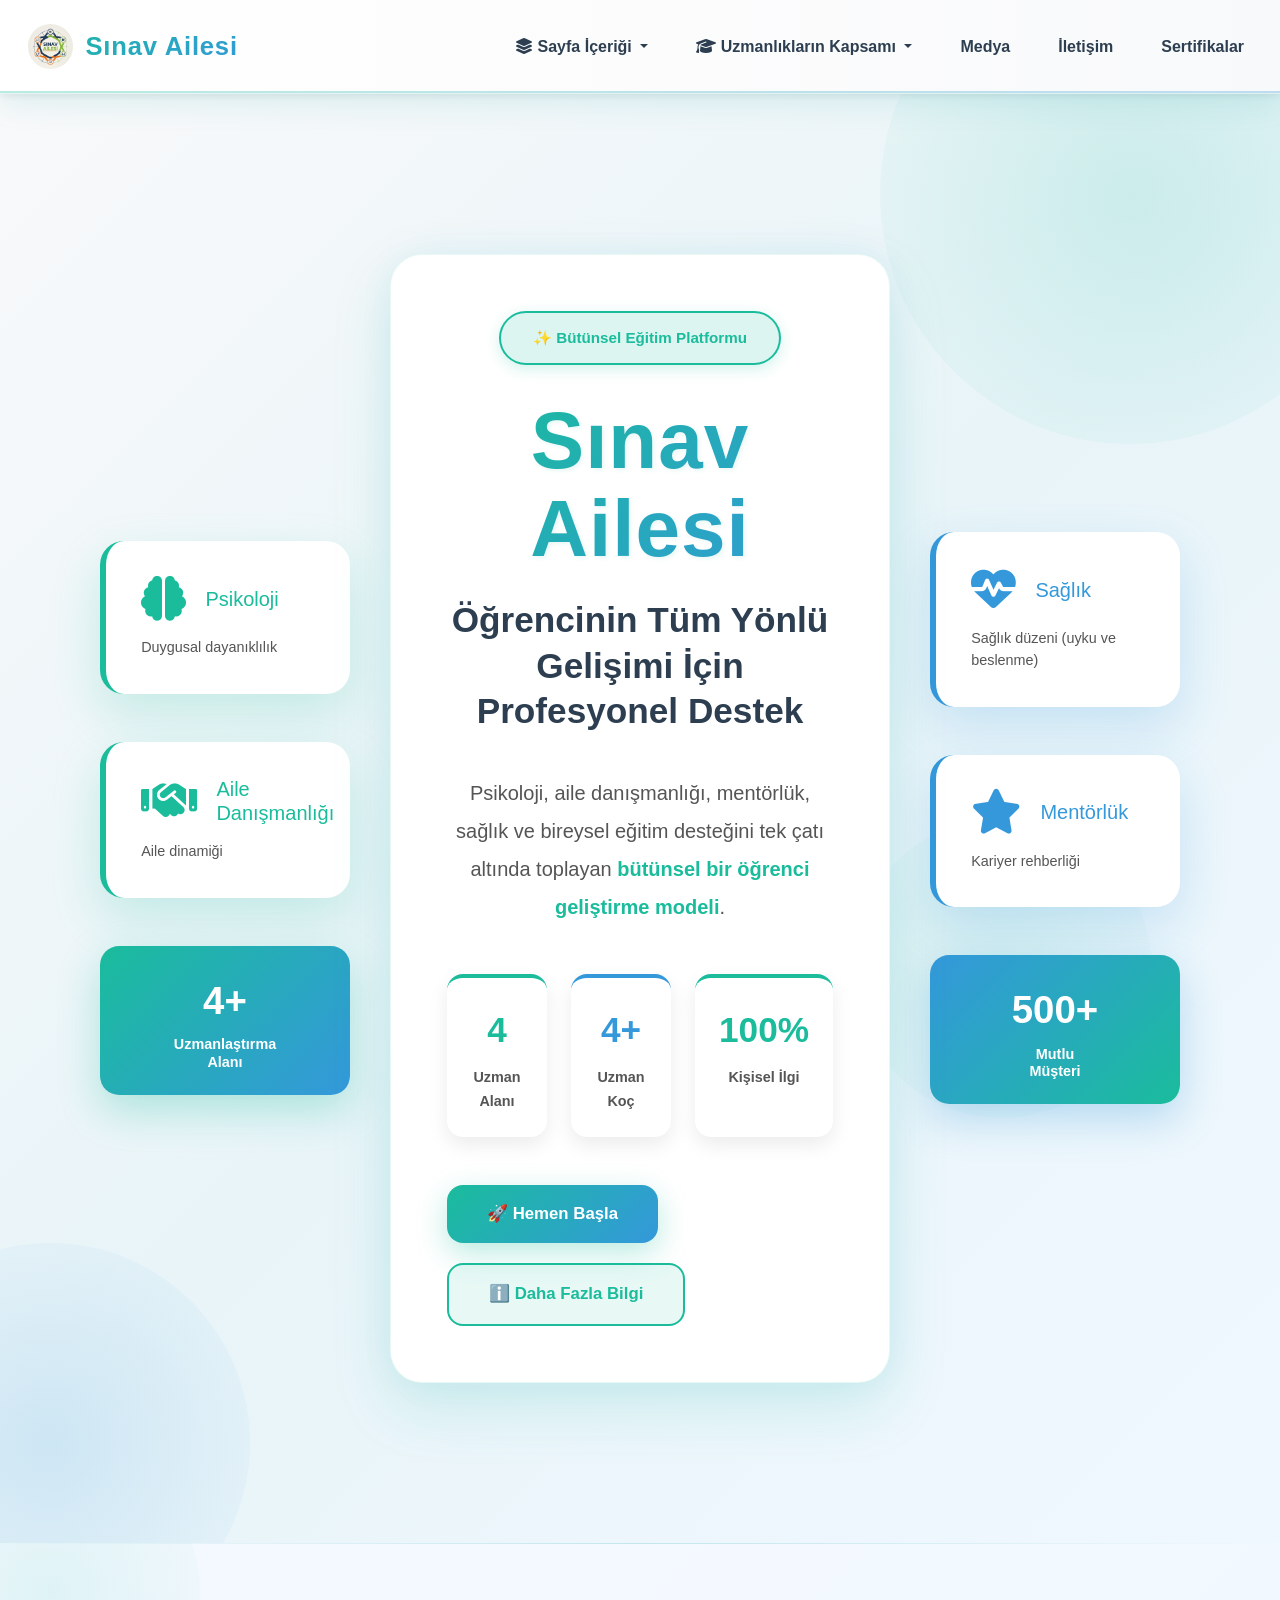
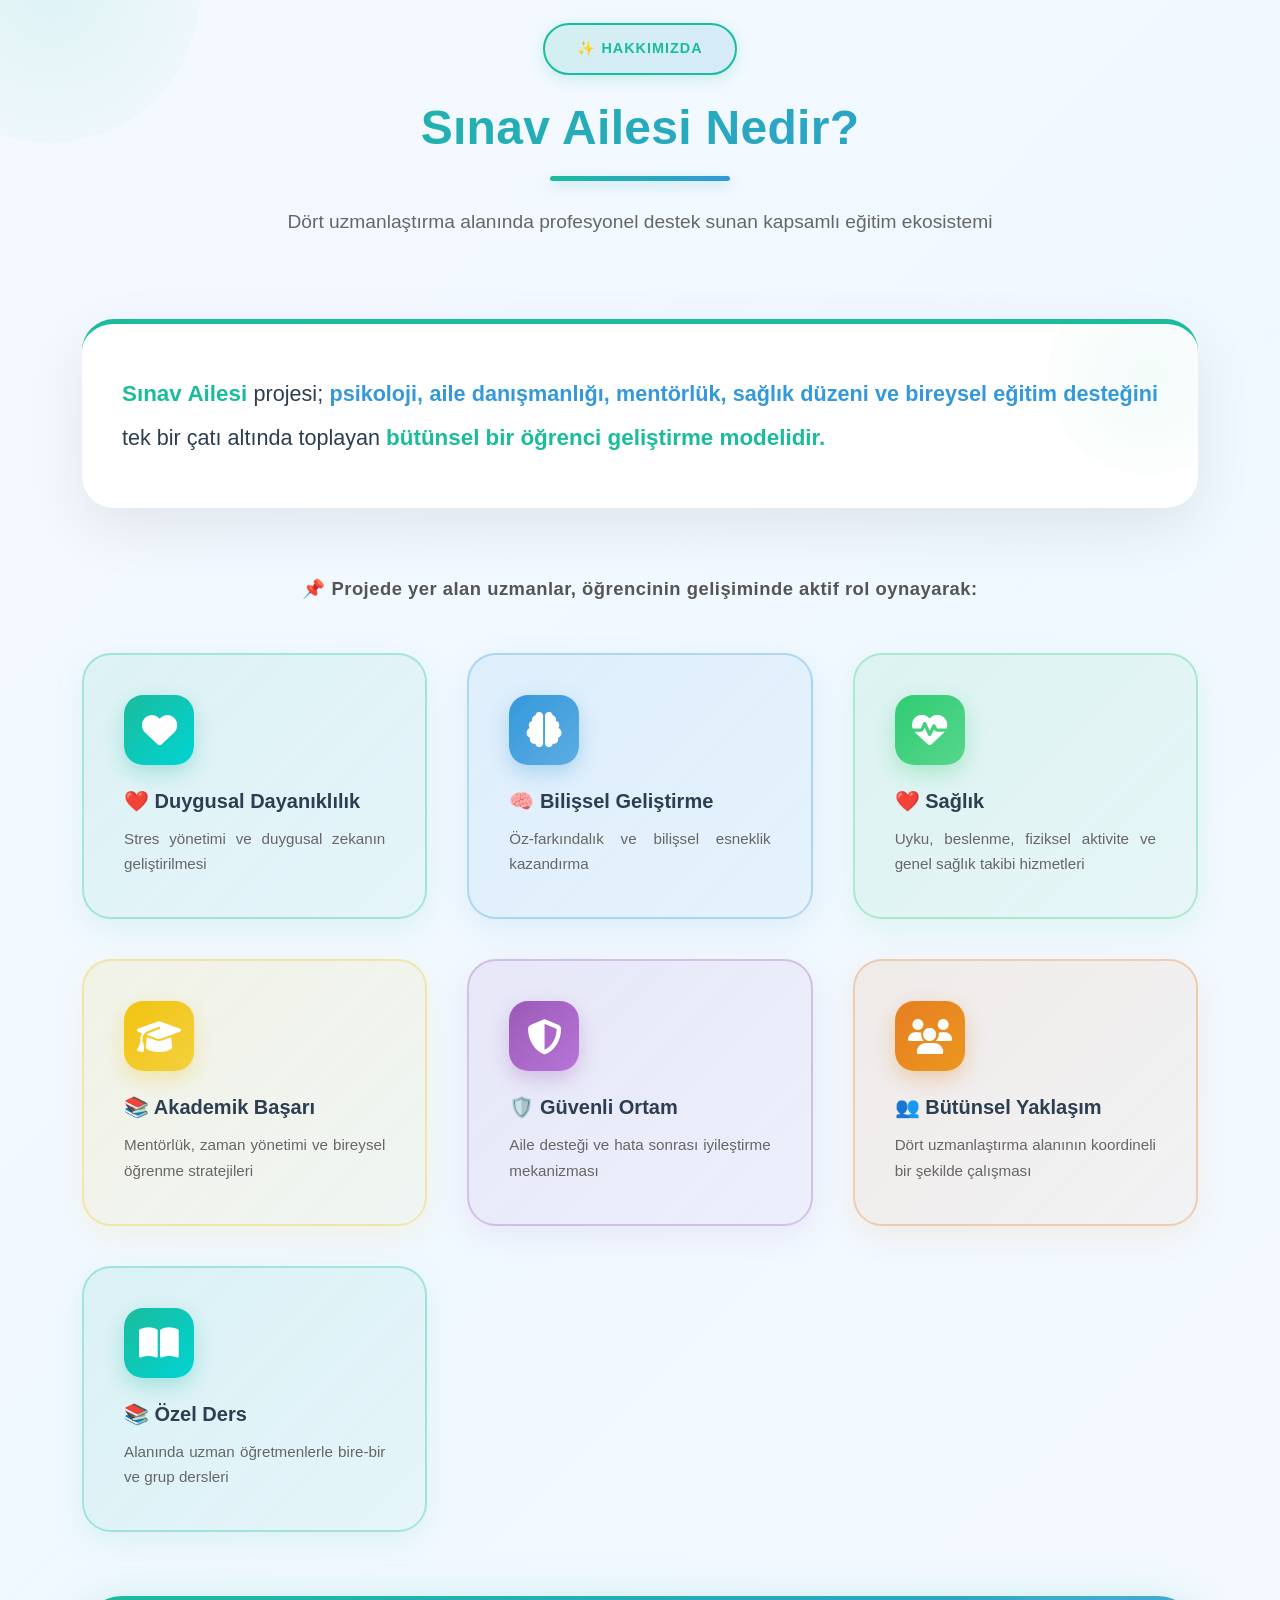
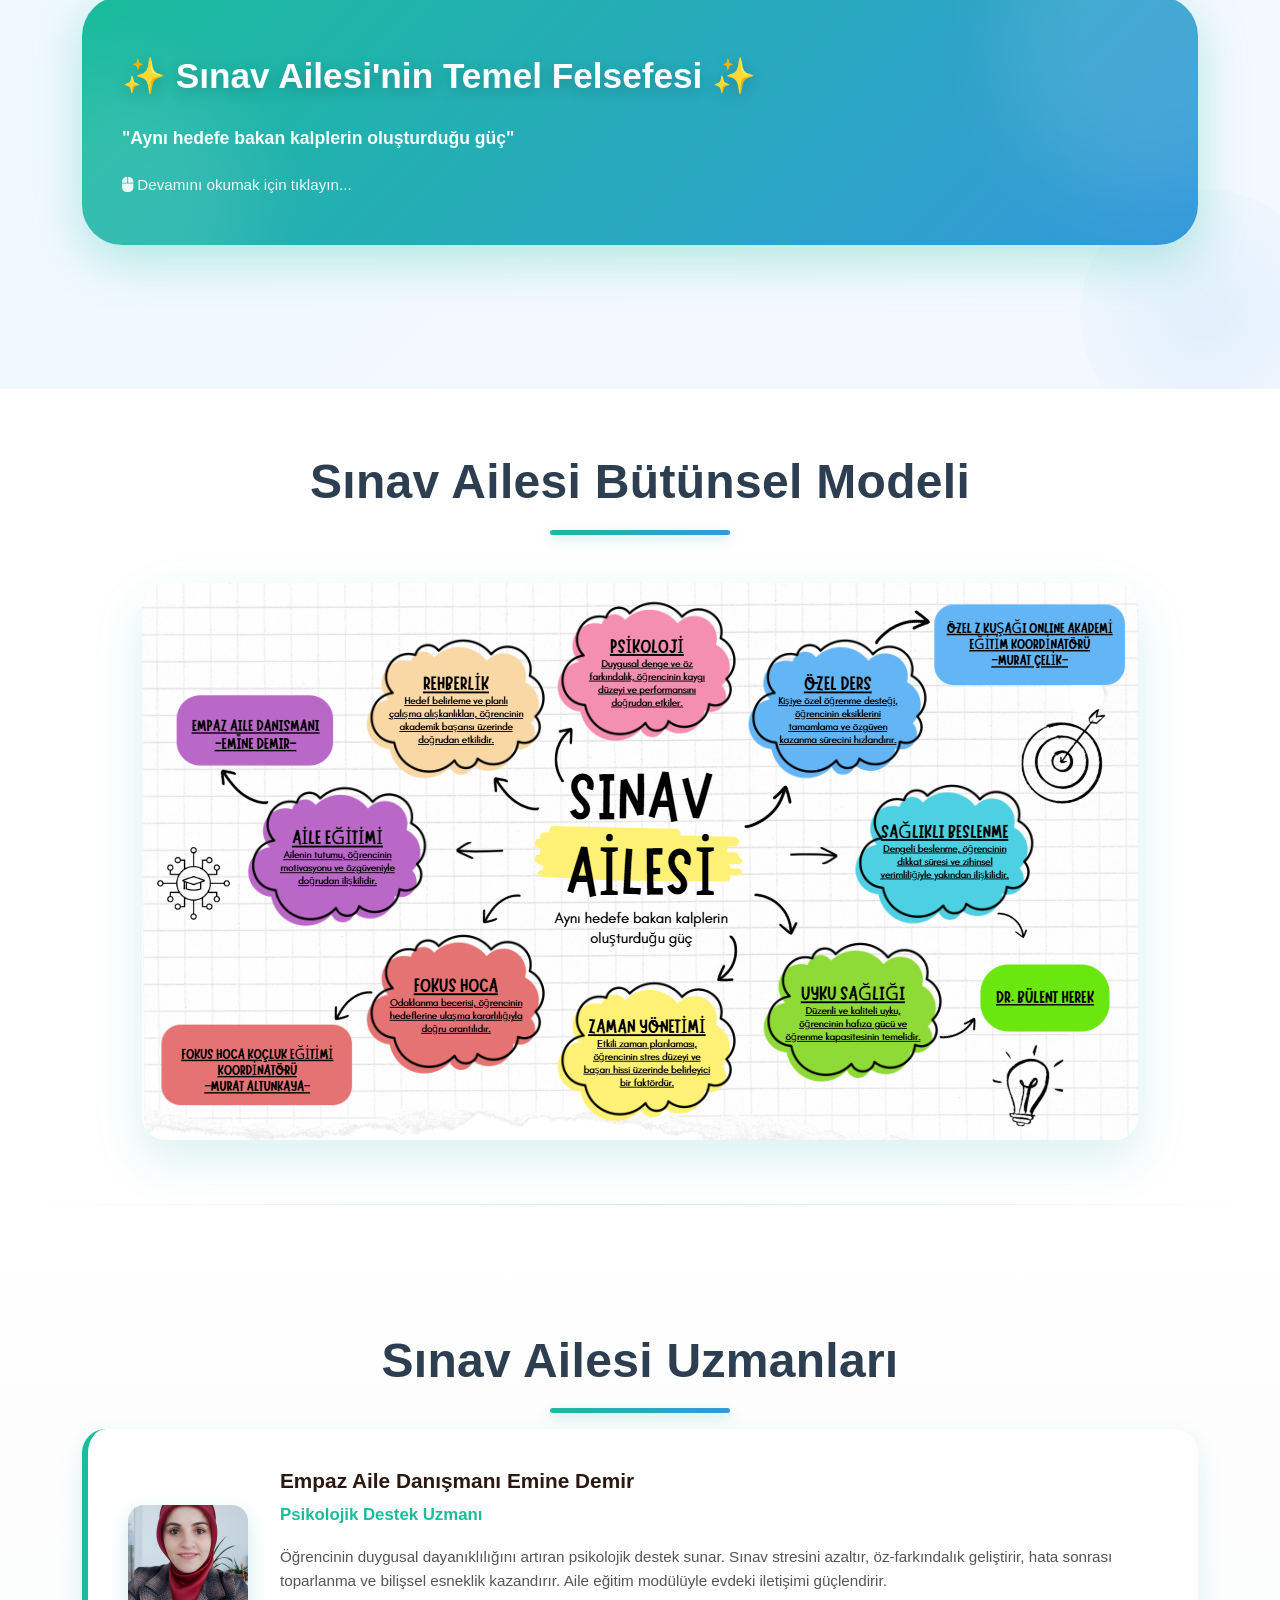
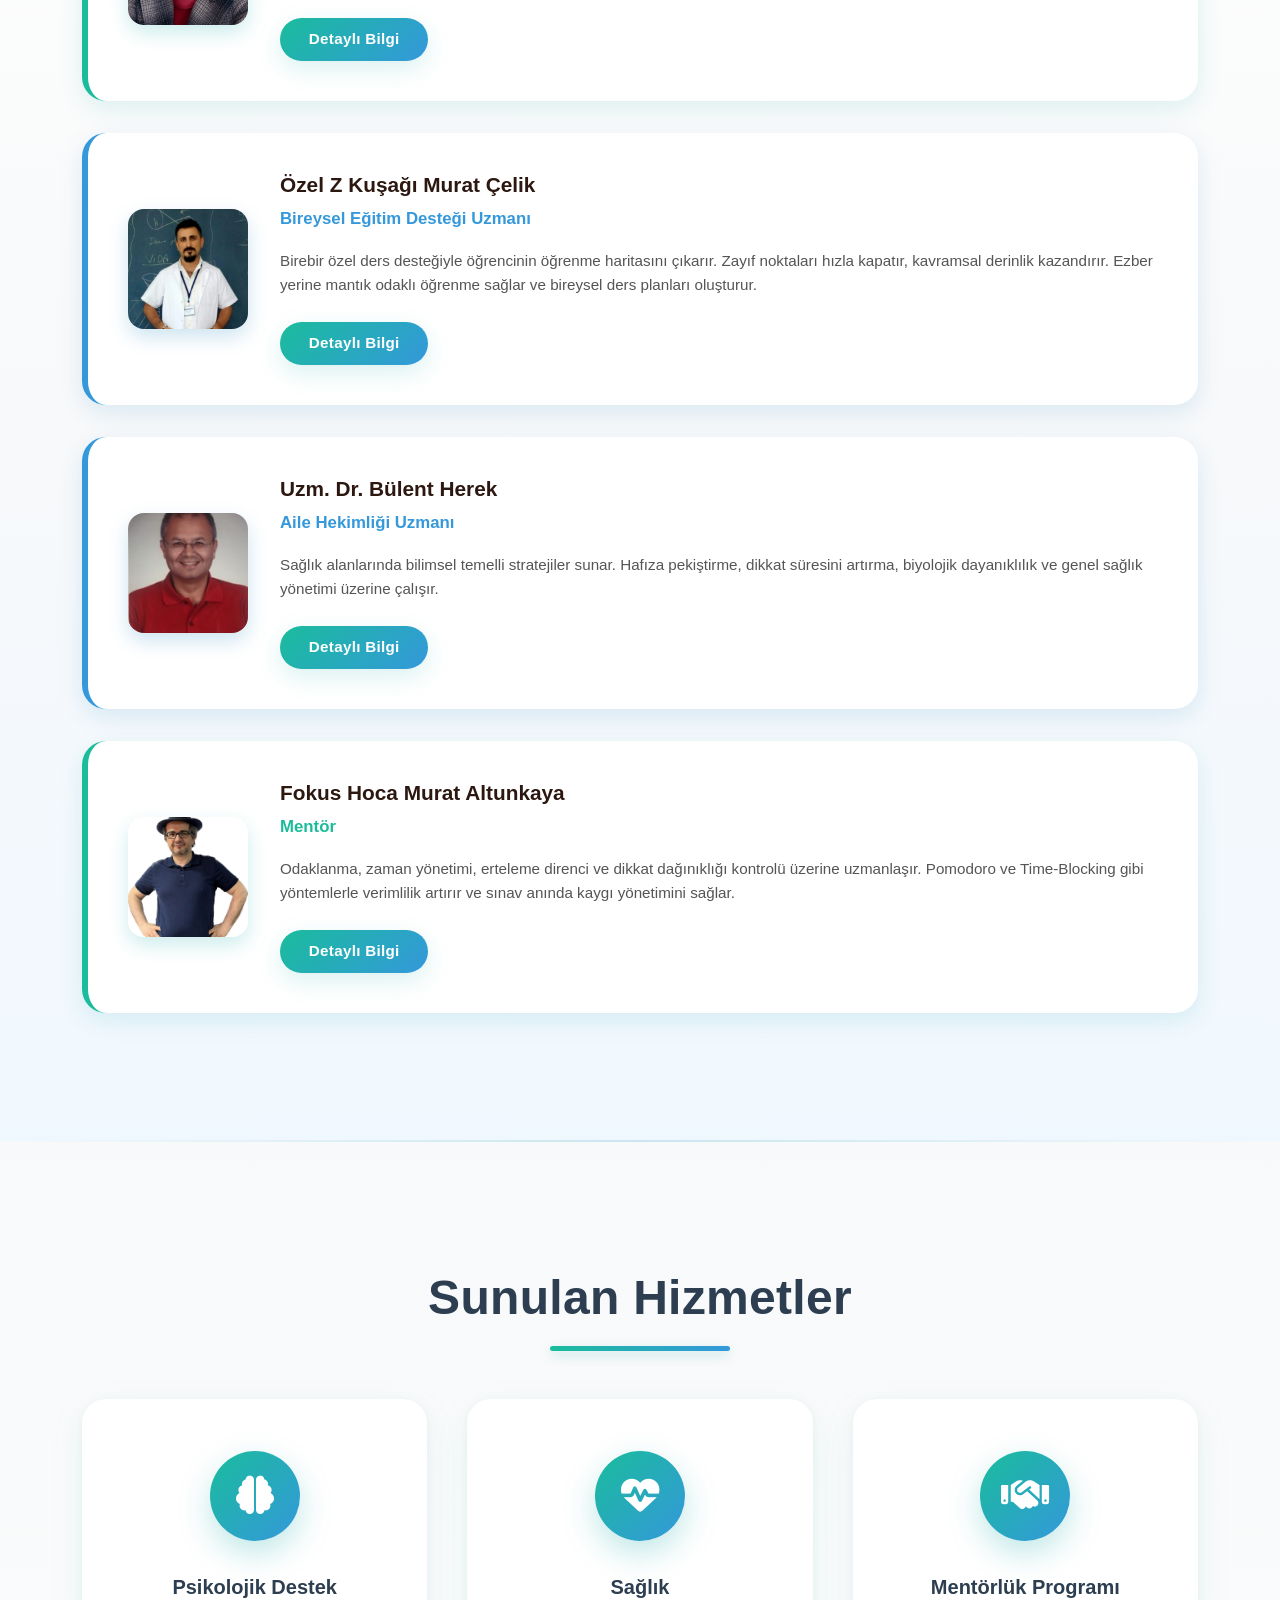
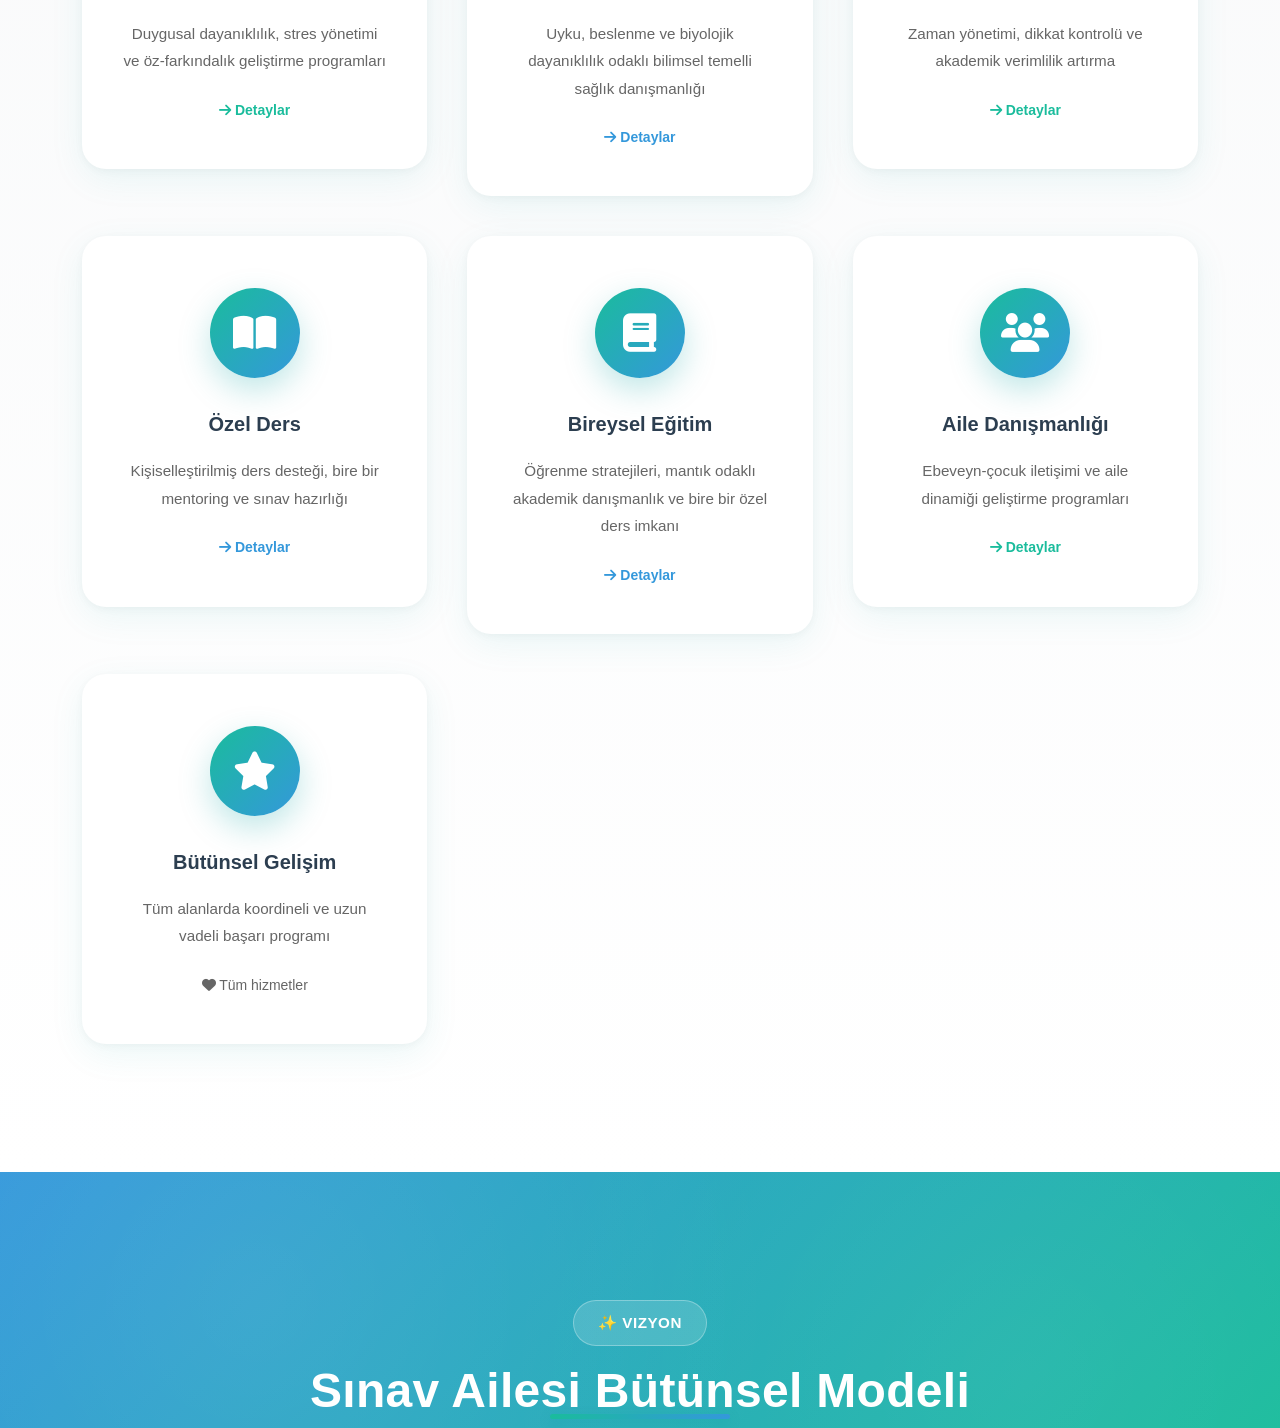
==== commit 6767e5c5: "Update fmt.Println message from 'Hello' to 'Goodbye'" ====
--- a/index.html
+++ b/index.html
@@ -1182,20 +1182,7 @@
                 </div>
             </div>
         </div>
-    </section>
-                <!-- Carousel Controls with improved styling (Hidden) -->
-                <!-- Ok butonları otomatik kaydırma için gizlendi -->
-
-                <!-- Carousel Indicators -->
-                <div class="carousel-indicators" style="bottom: -60px;">
-                    <button type="button" data-bs-target="#testimonialCarousel" data-bs-slide-to="0" class="active"></button>
-                    <button type="button" data-bs-target="#testimonialCarousel" data-bs-slide-to="1"></button>
-                    <button type="button" data-bs-target="#testimonialCarousel" data-bs-slide-to="2"></button>
-                </div>
-            </div>
-        </div>
-    </section>
-
+    
    
 
     <!-- Expert Modals -->
@@ -1717,3 +1704,4 @@
 
 
 
+
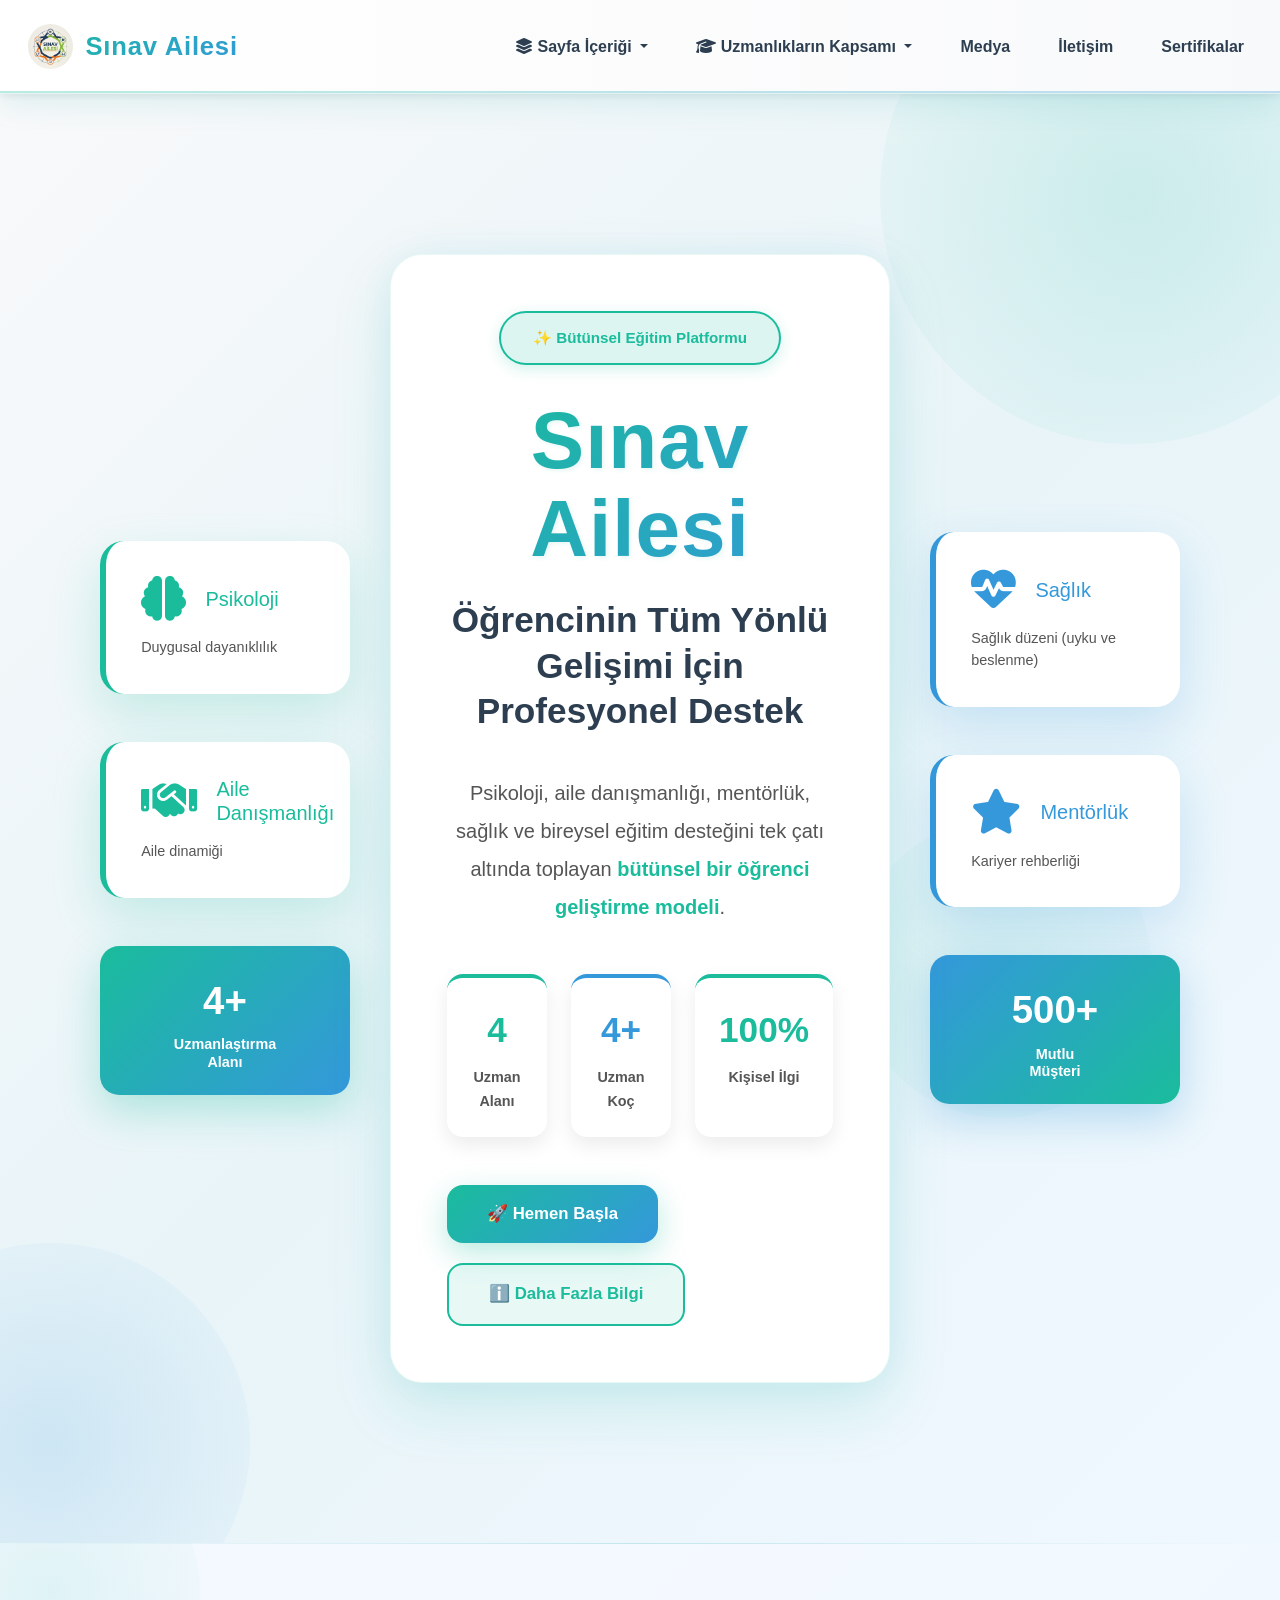
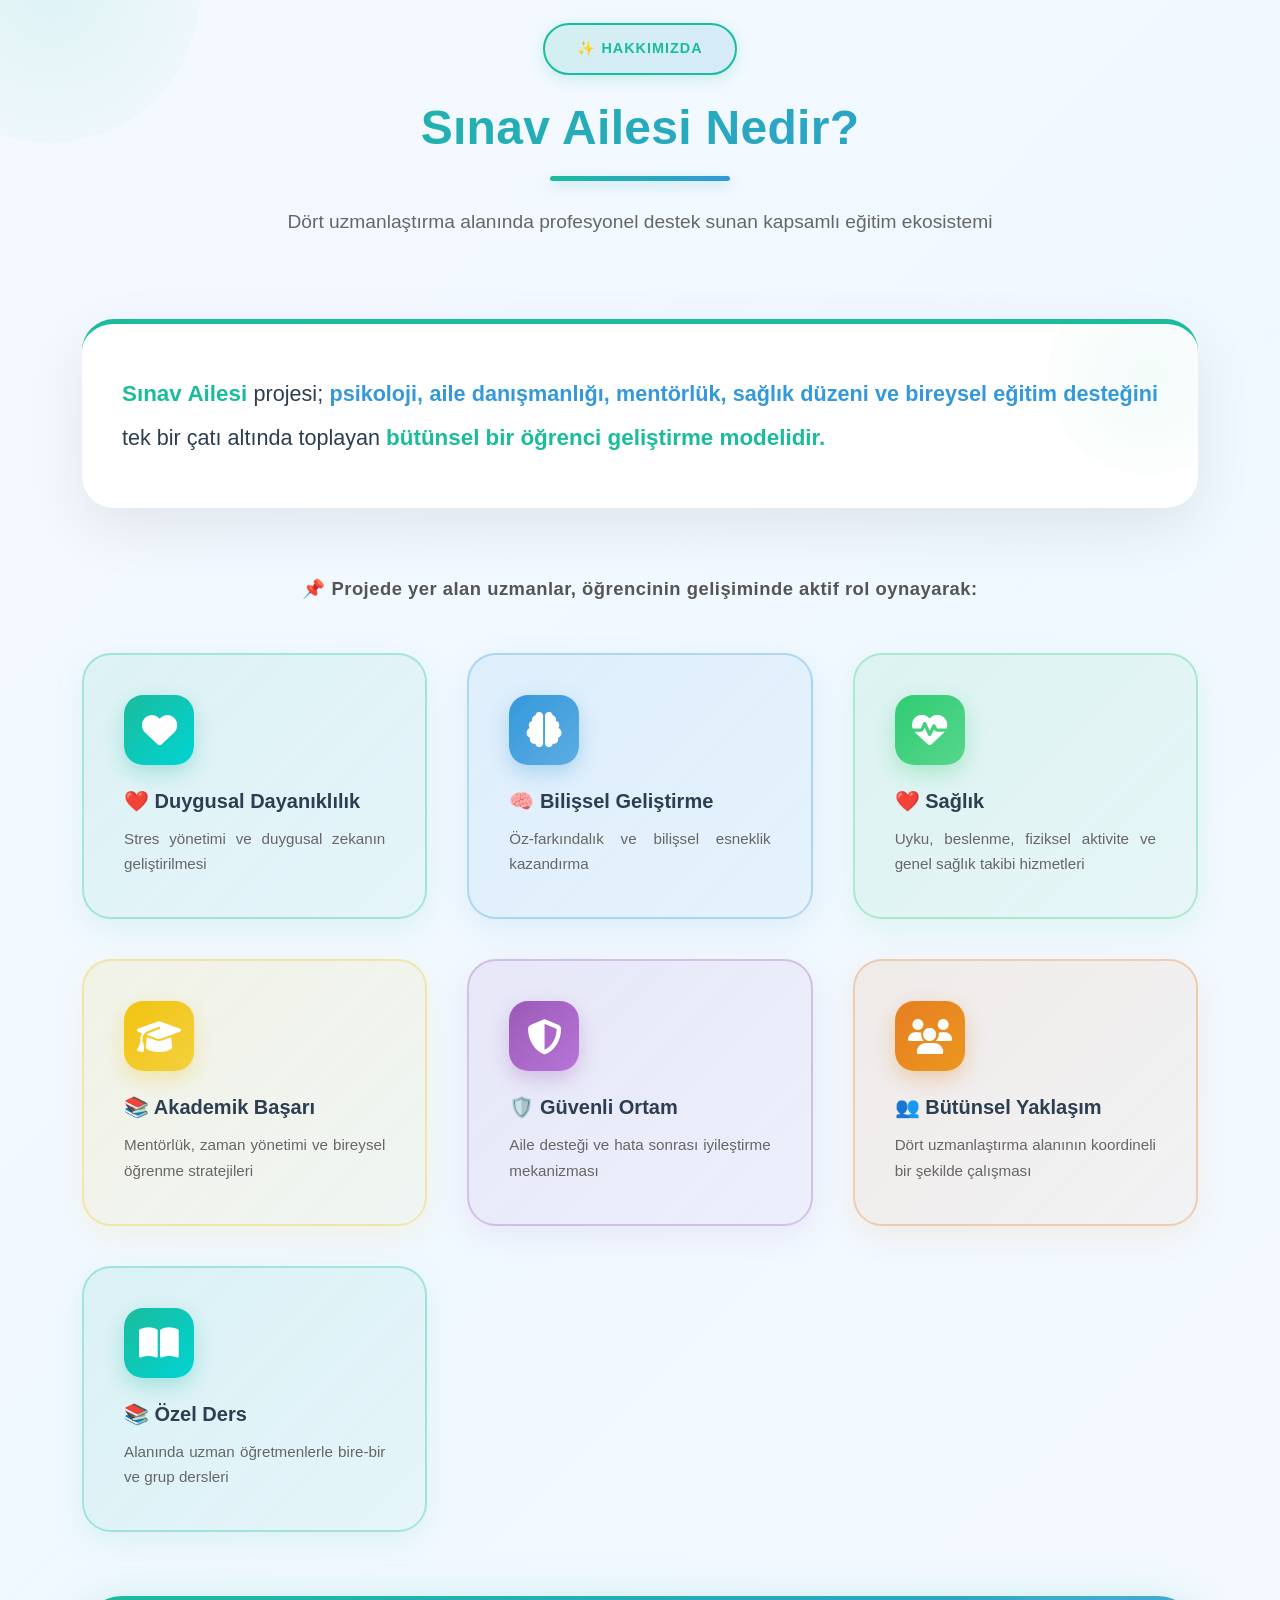
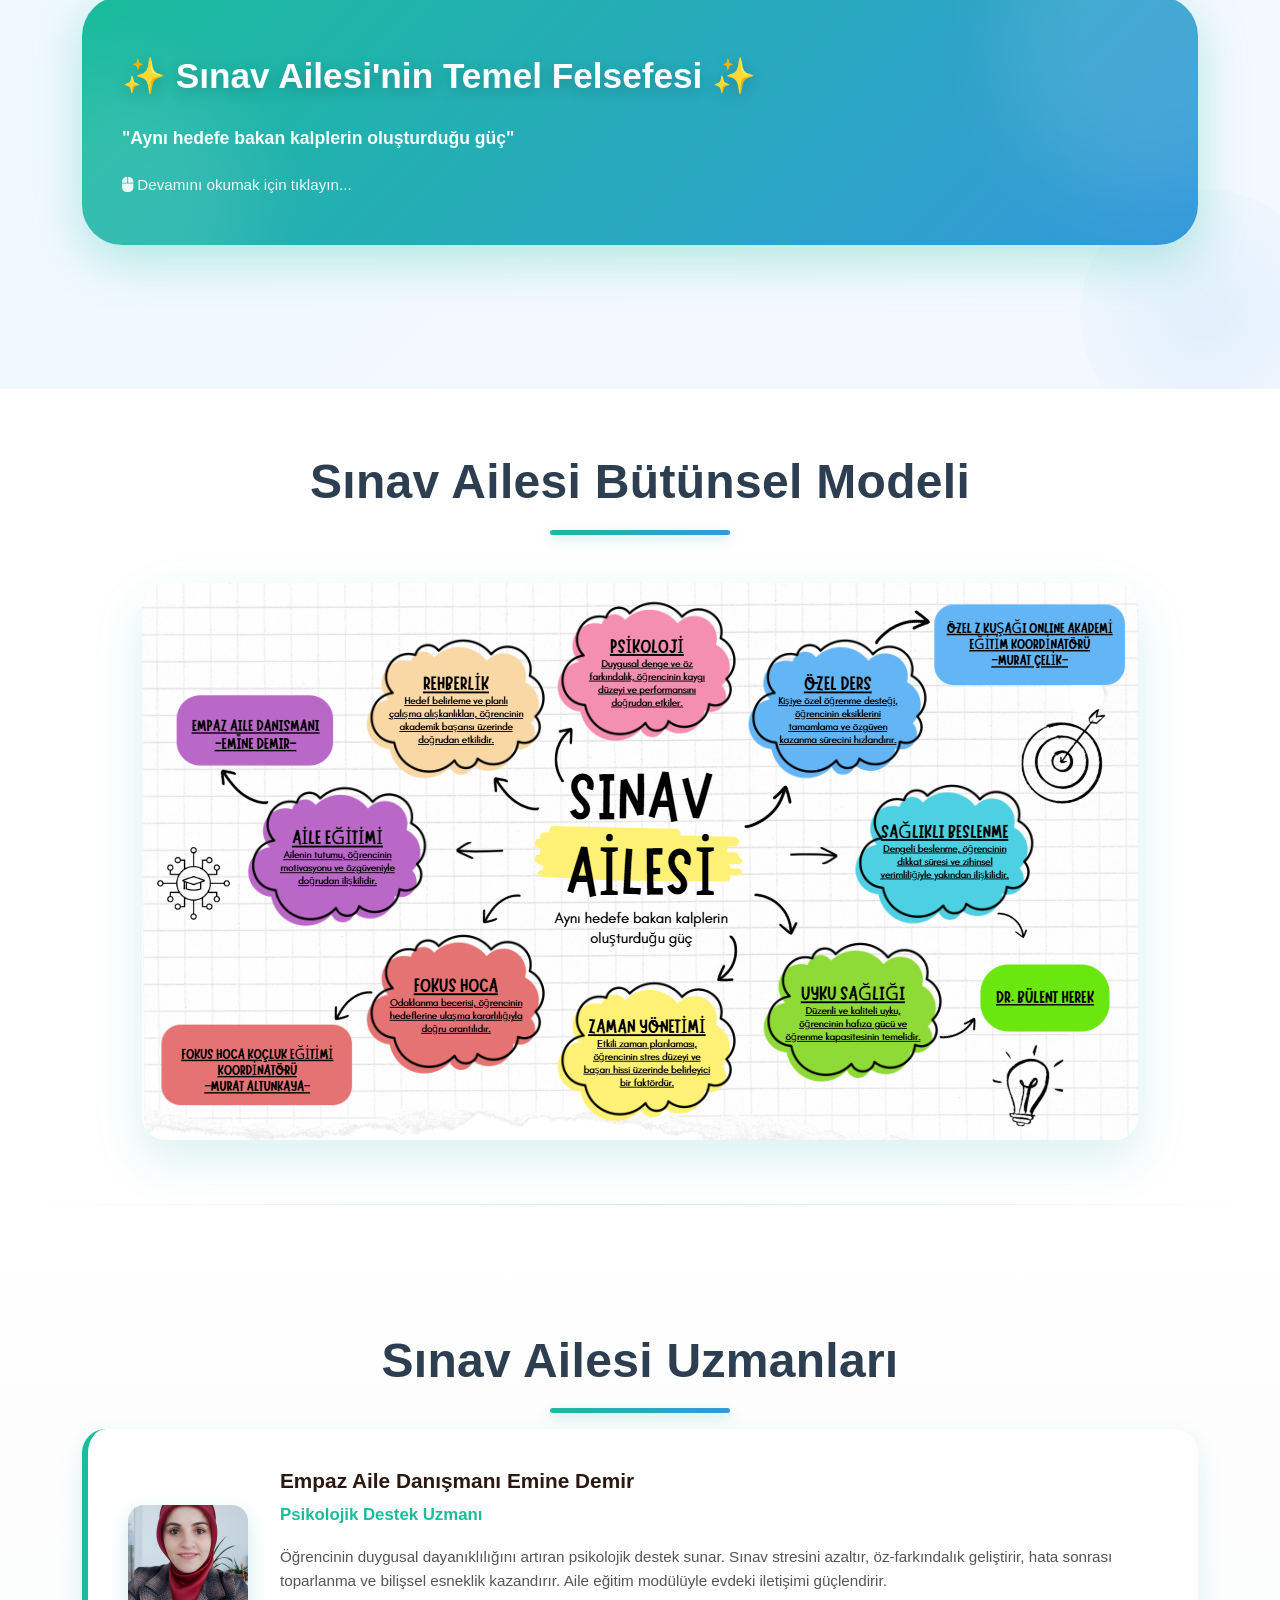
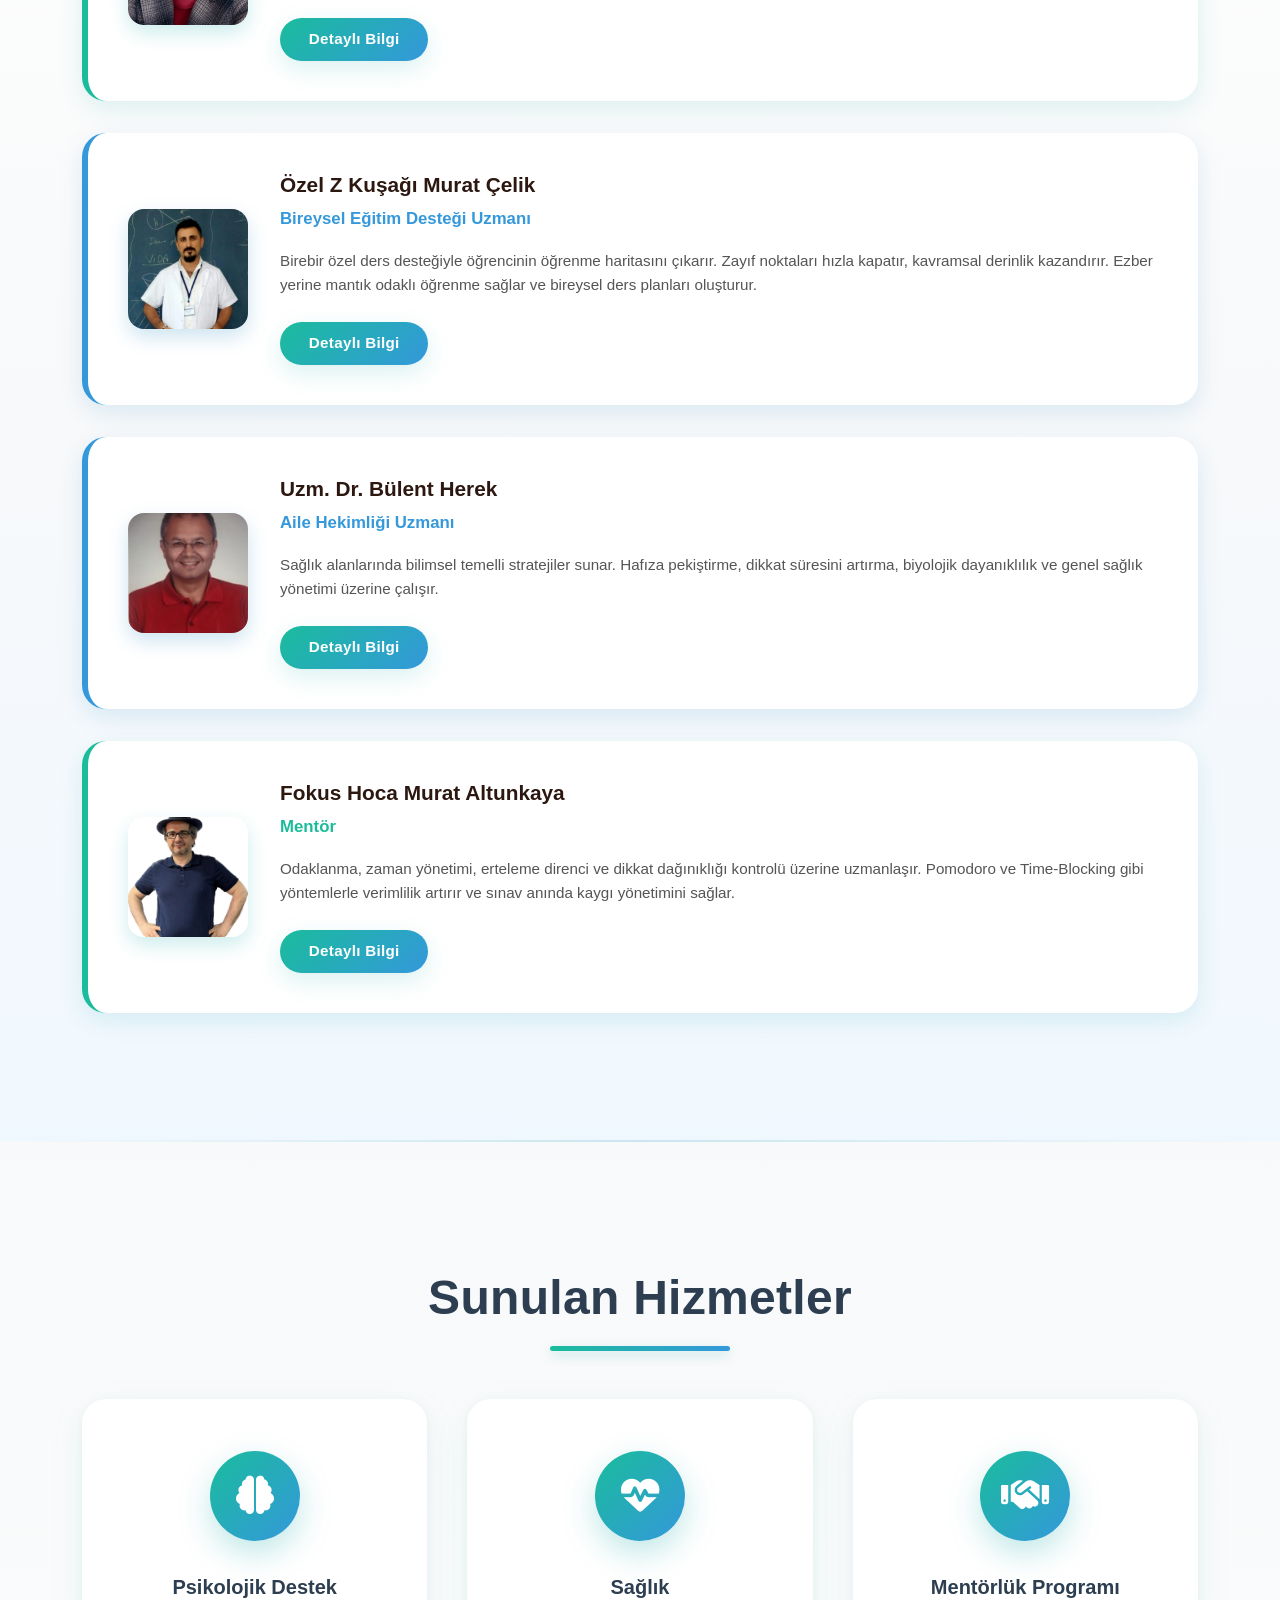
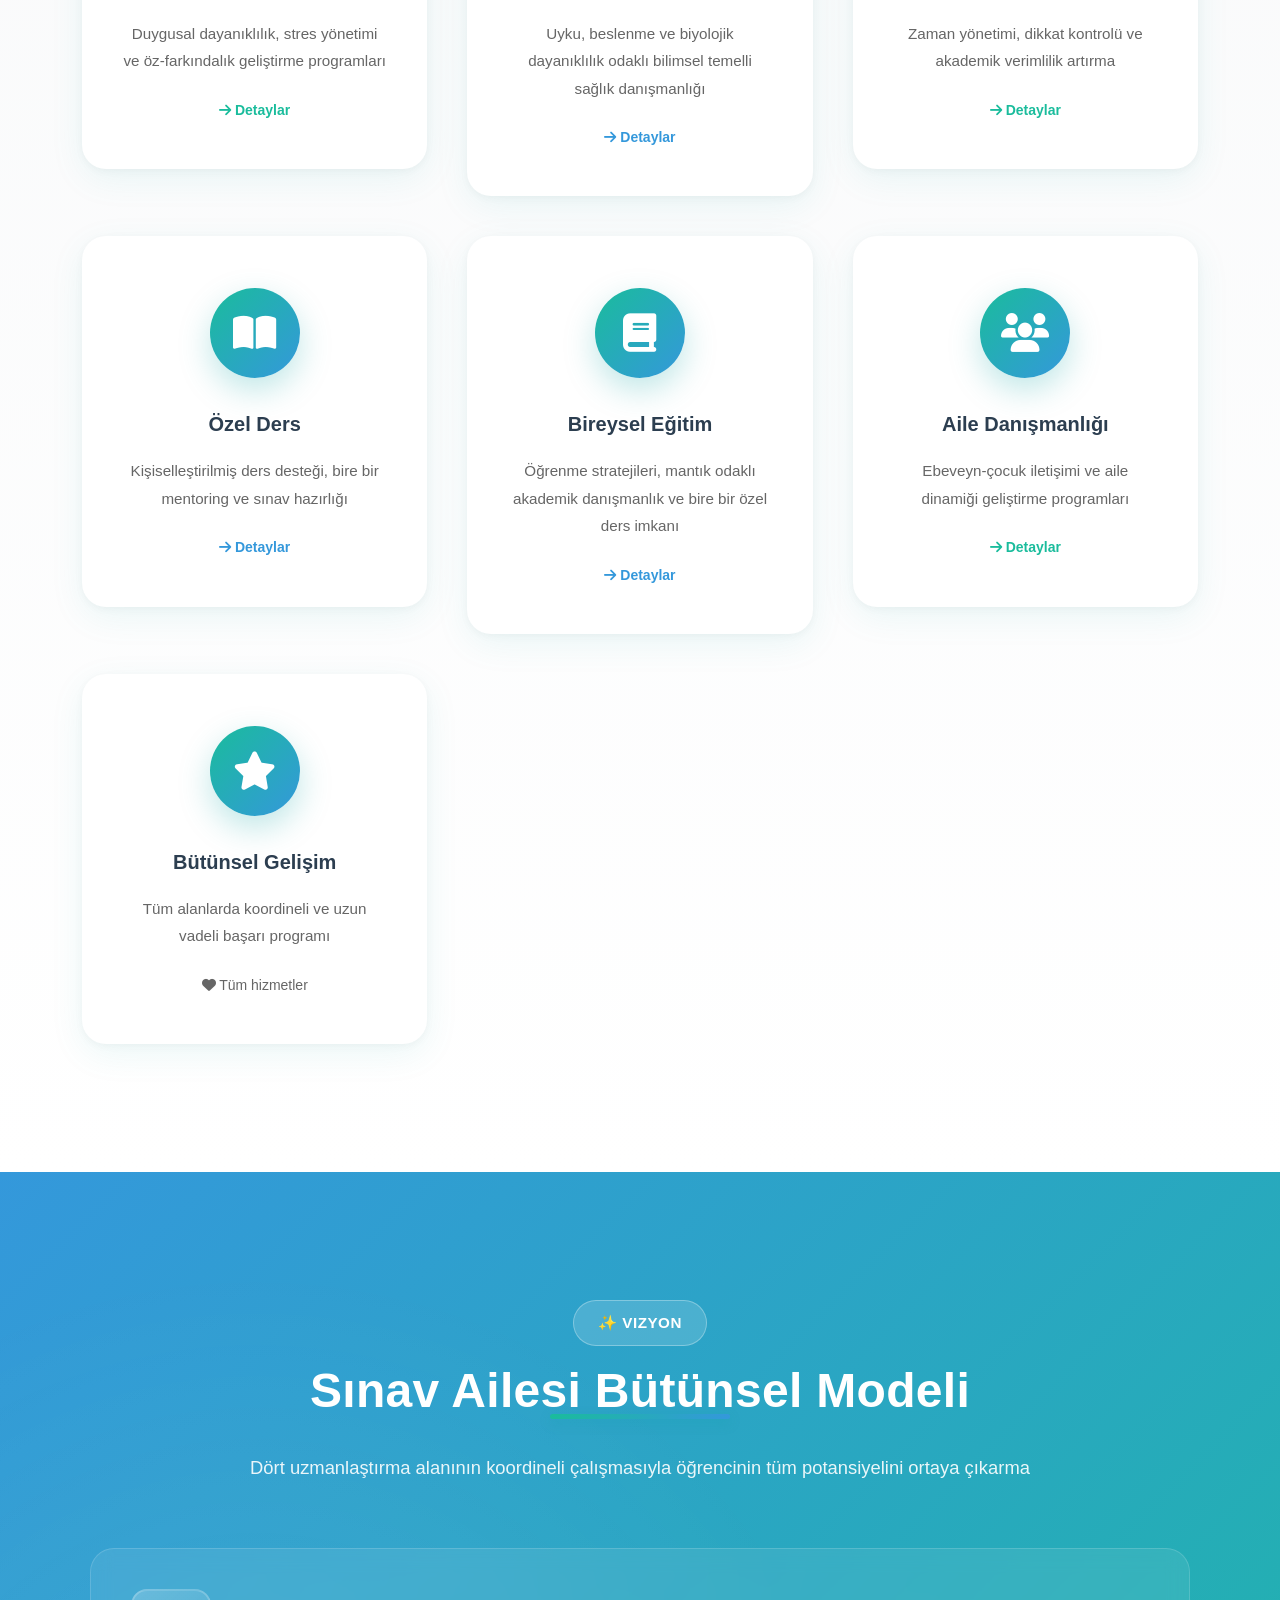
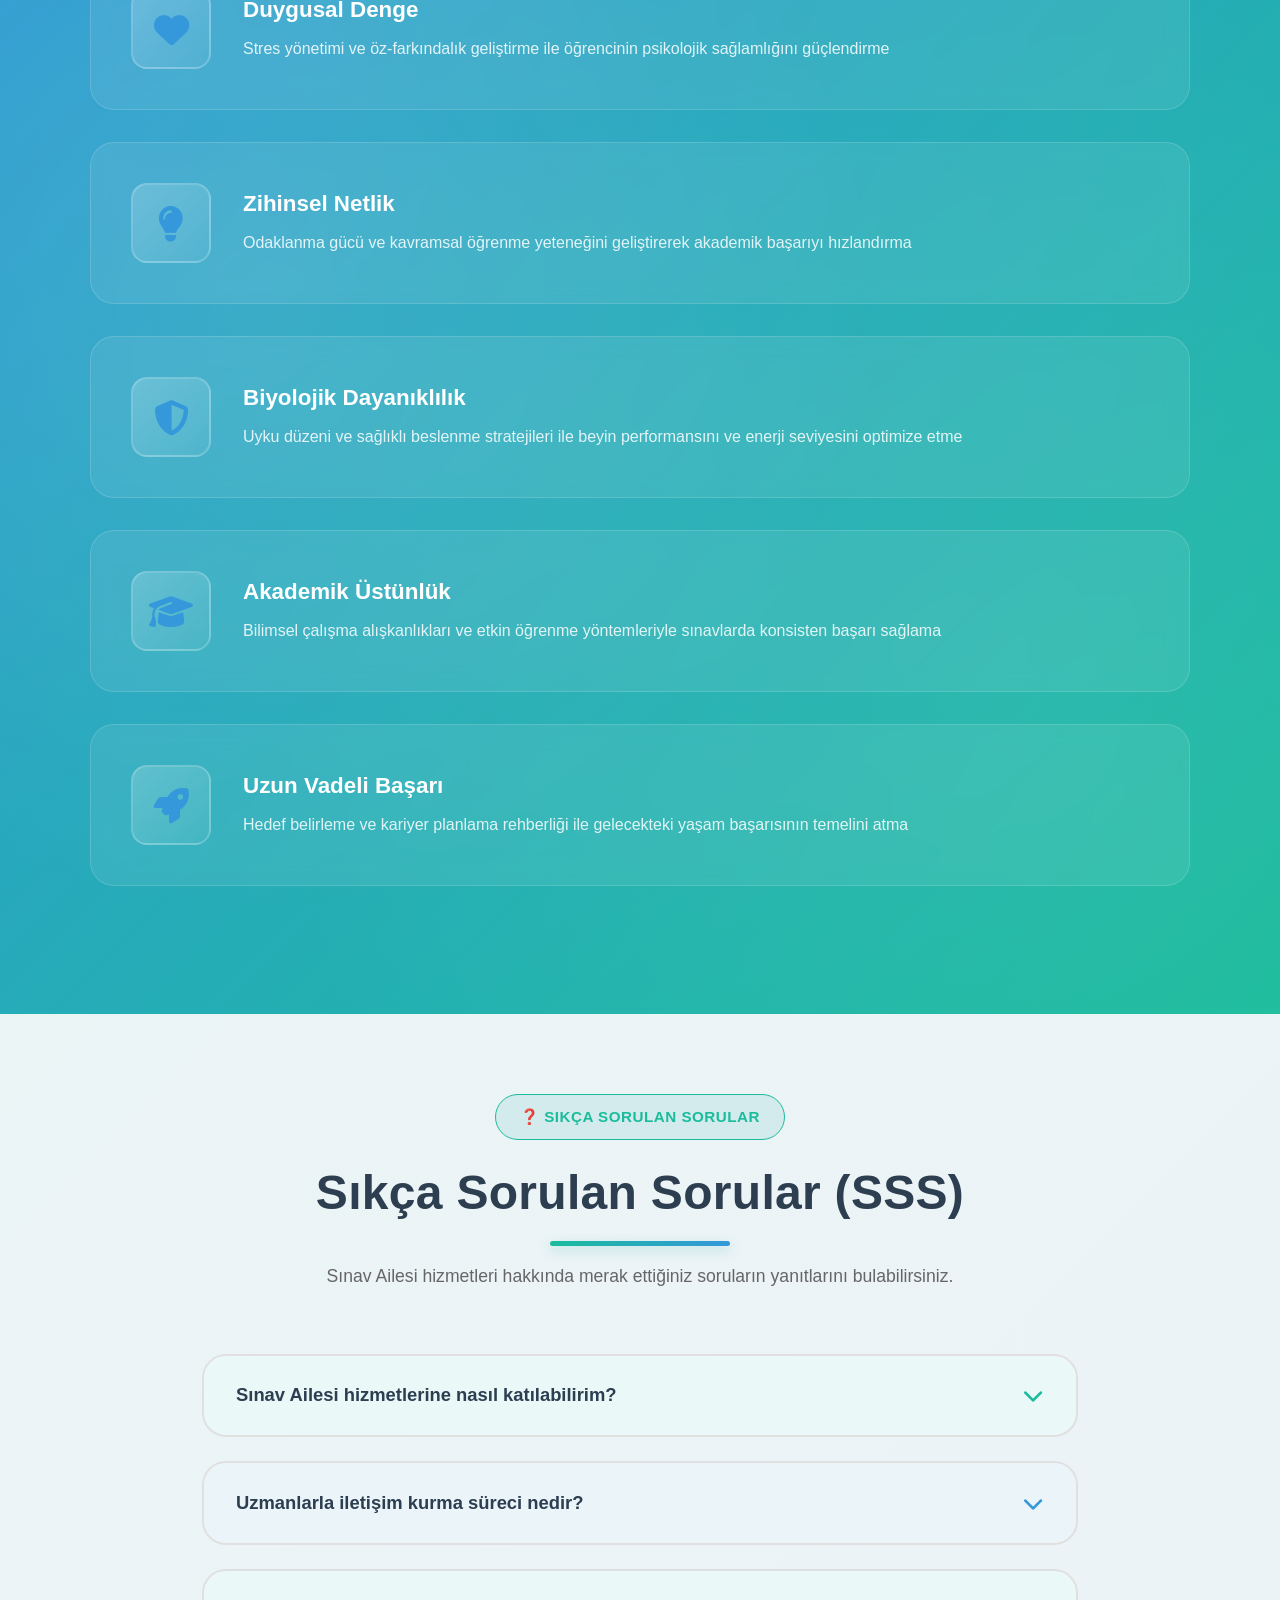
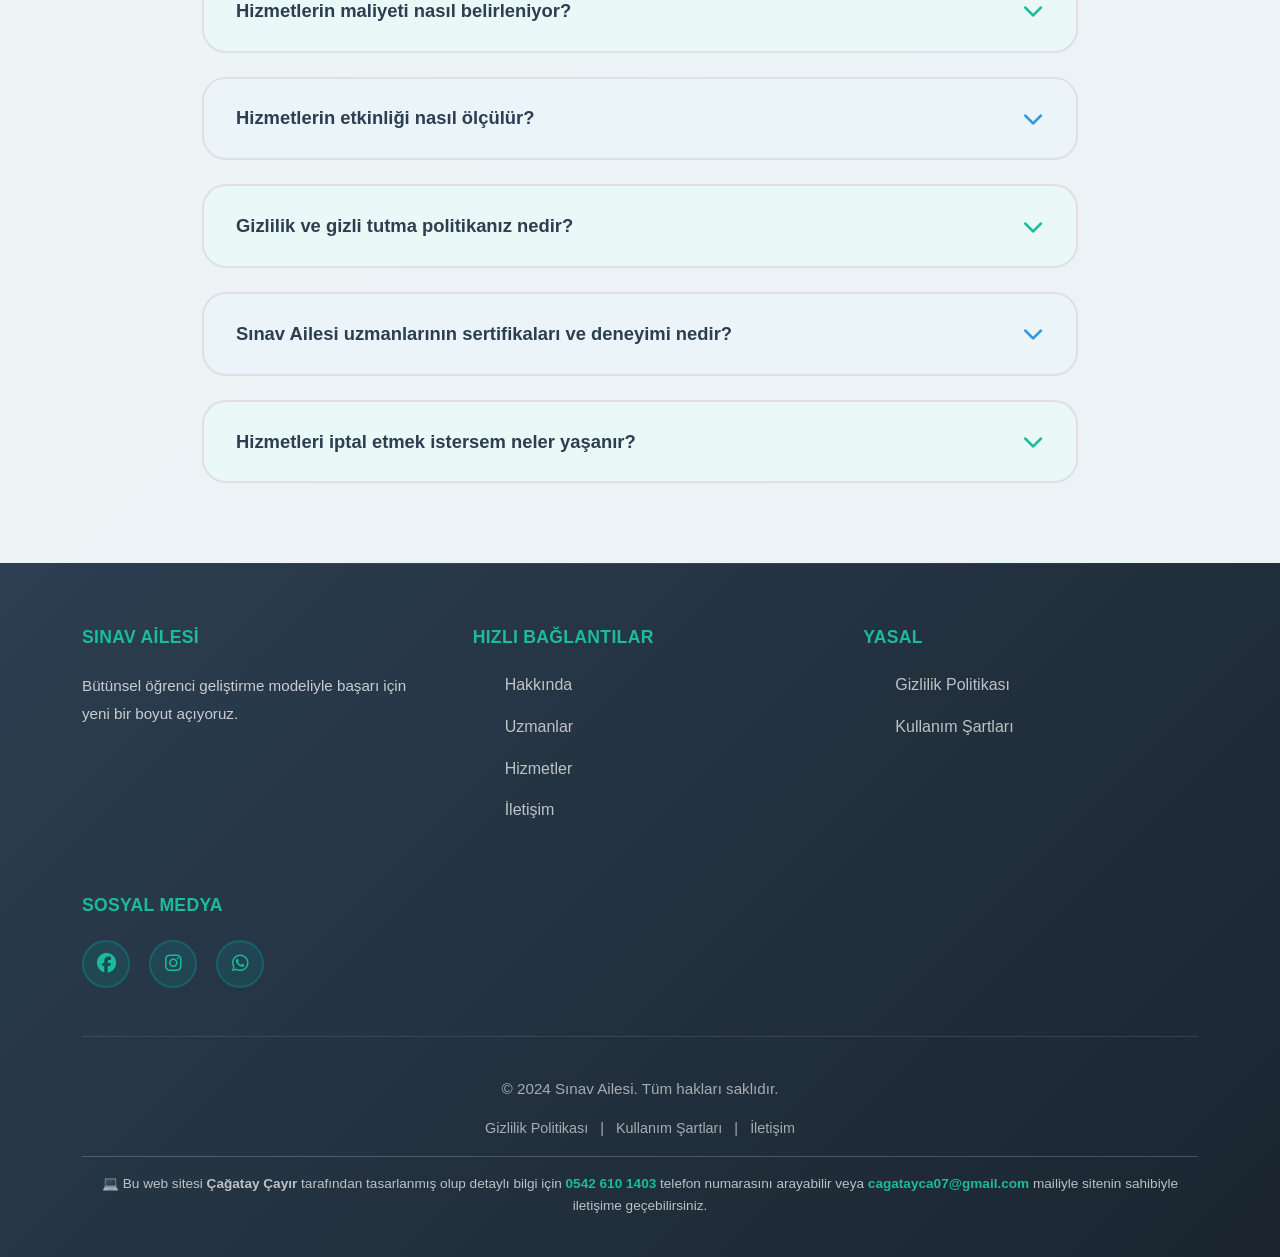
==== commit 43b56cb1: "Update print statement from 'Hello' to 'Goodbye'" ====
--- a/index.html
+++ b/index.html
@@ -1182,8 +1182,7 @@
                 </div>
             </div>
         </div>
-    
-   
+    </section>
 
     <!-- Expert Modals -->
     <div class="modal fade" id="expertModal1" tabindex="-1" aria-labelledby="expertModal1Label" aria-hidden="true">
@@ -1705,3 +1704,4 @@
 
 
 
+
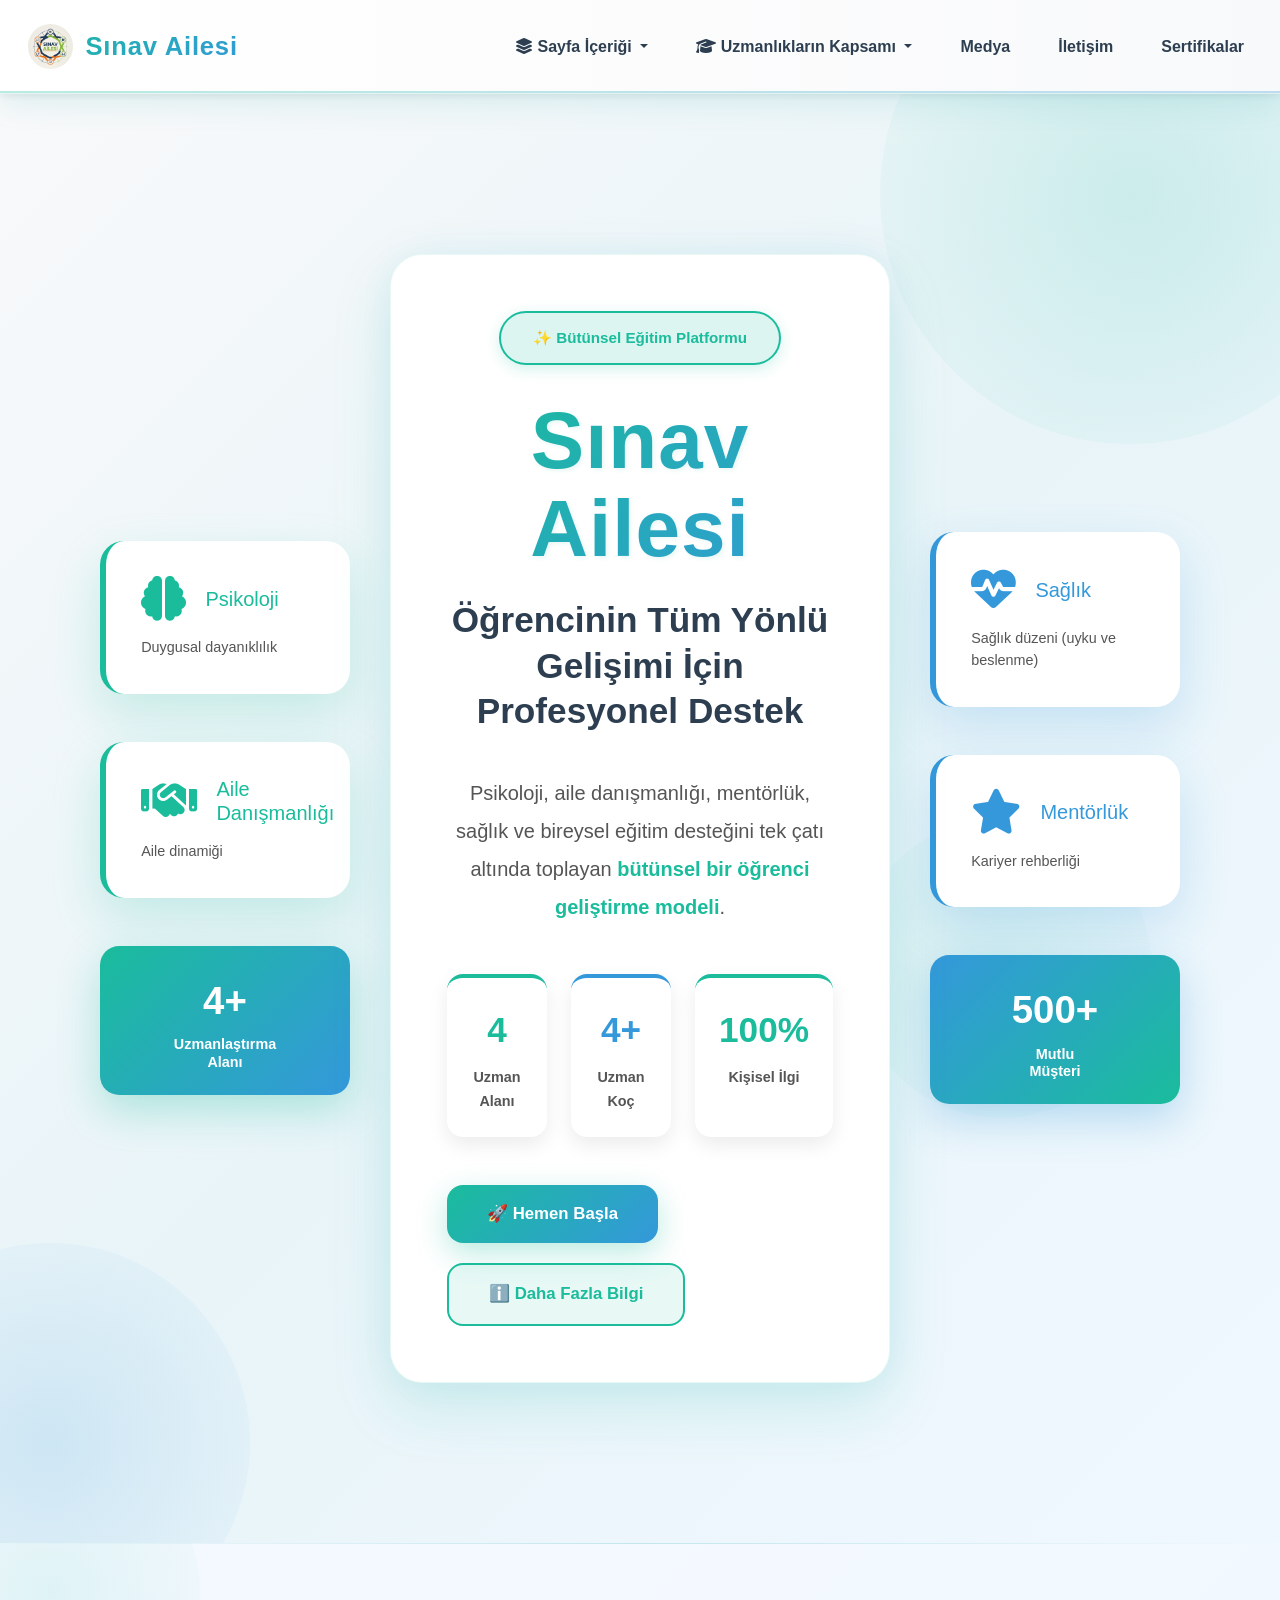
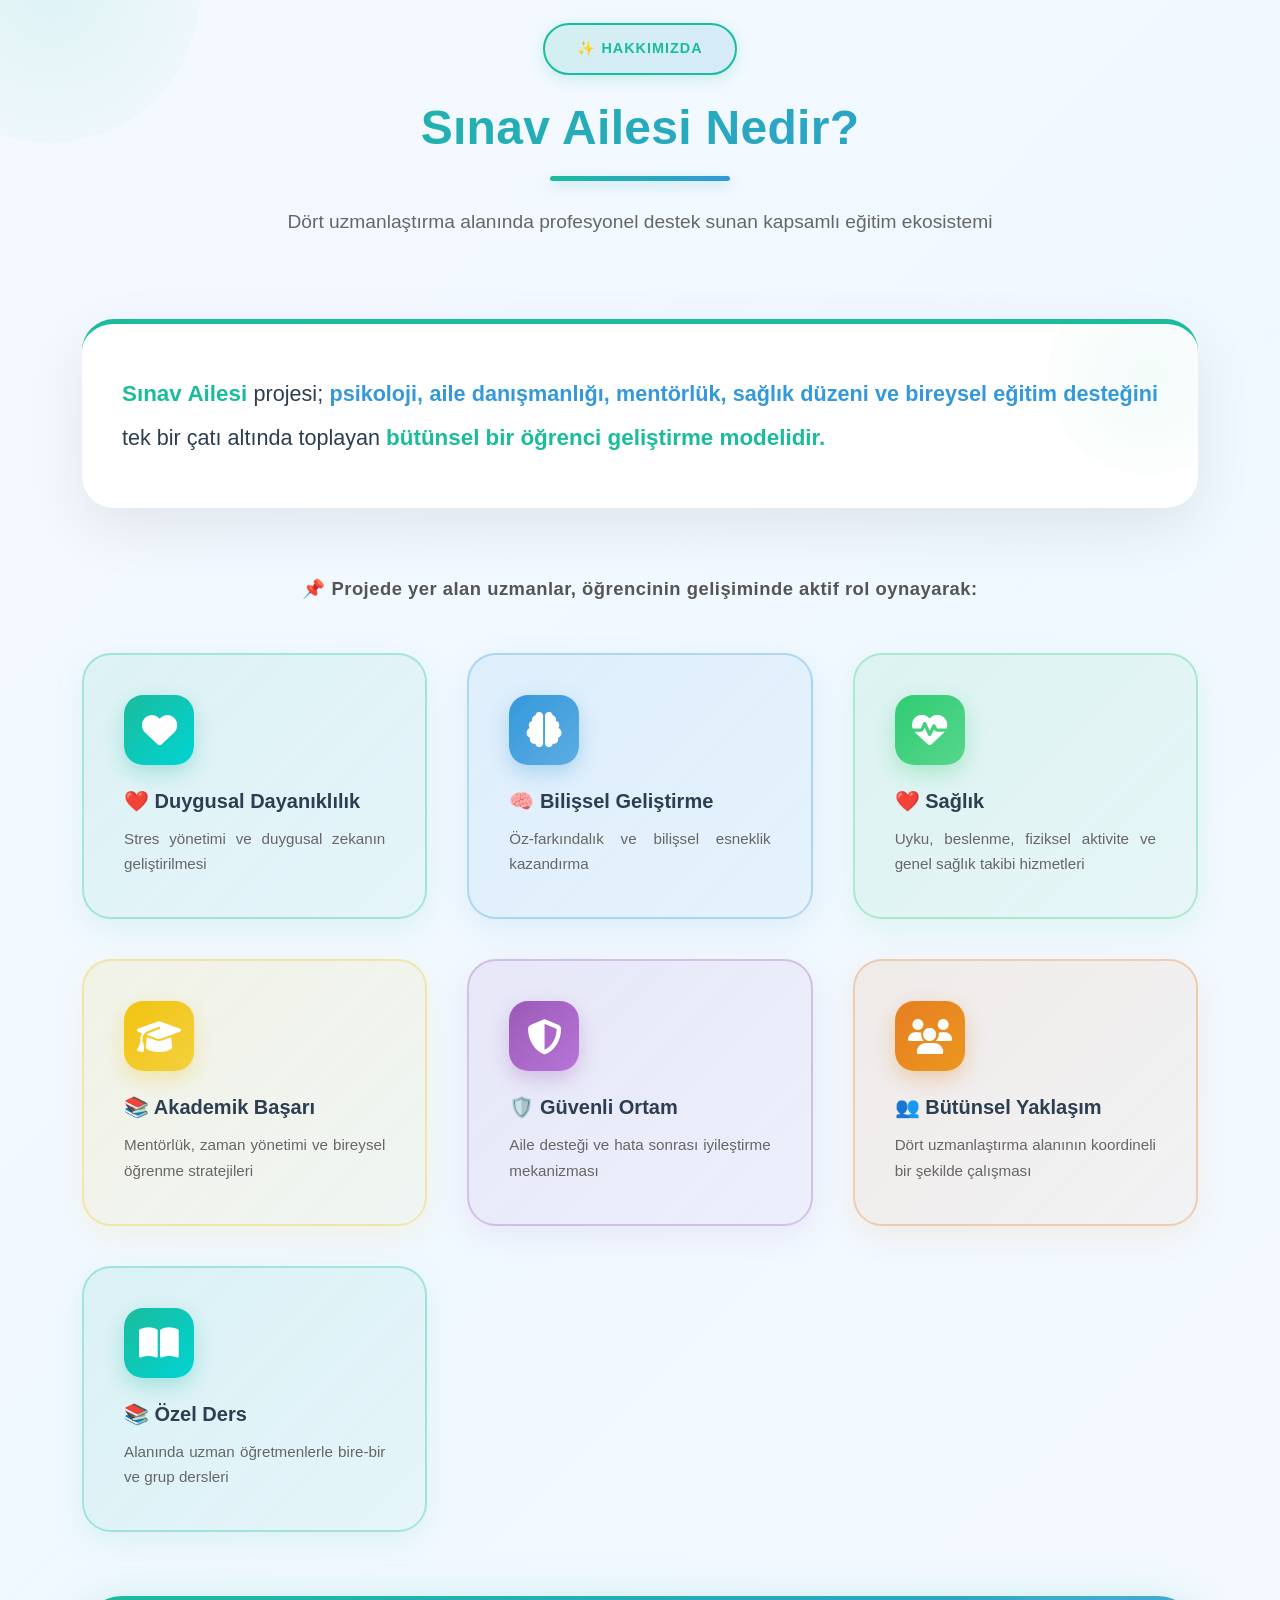
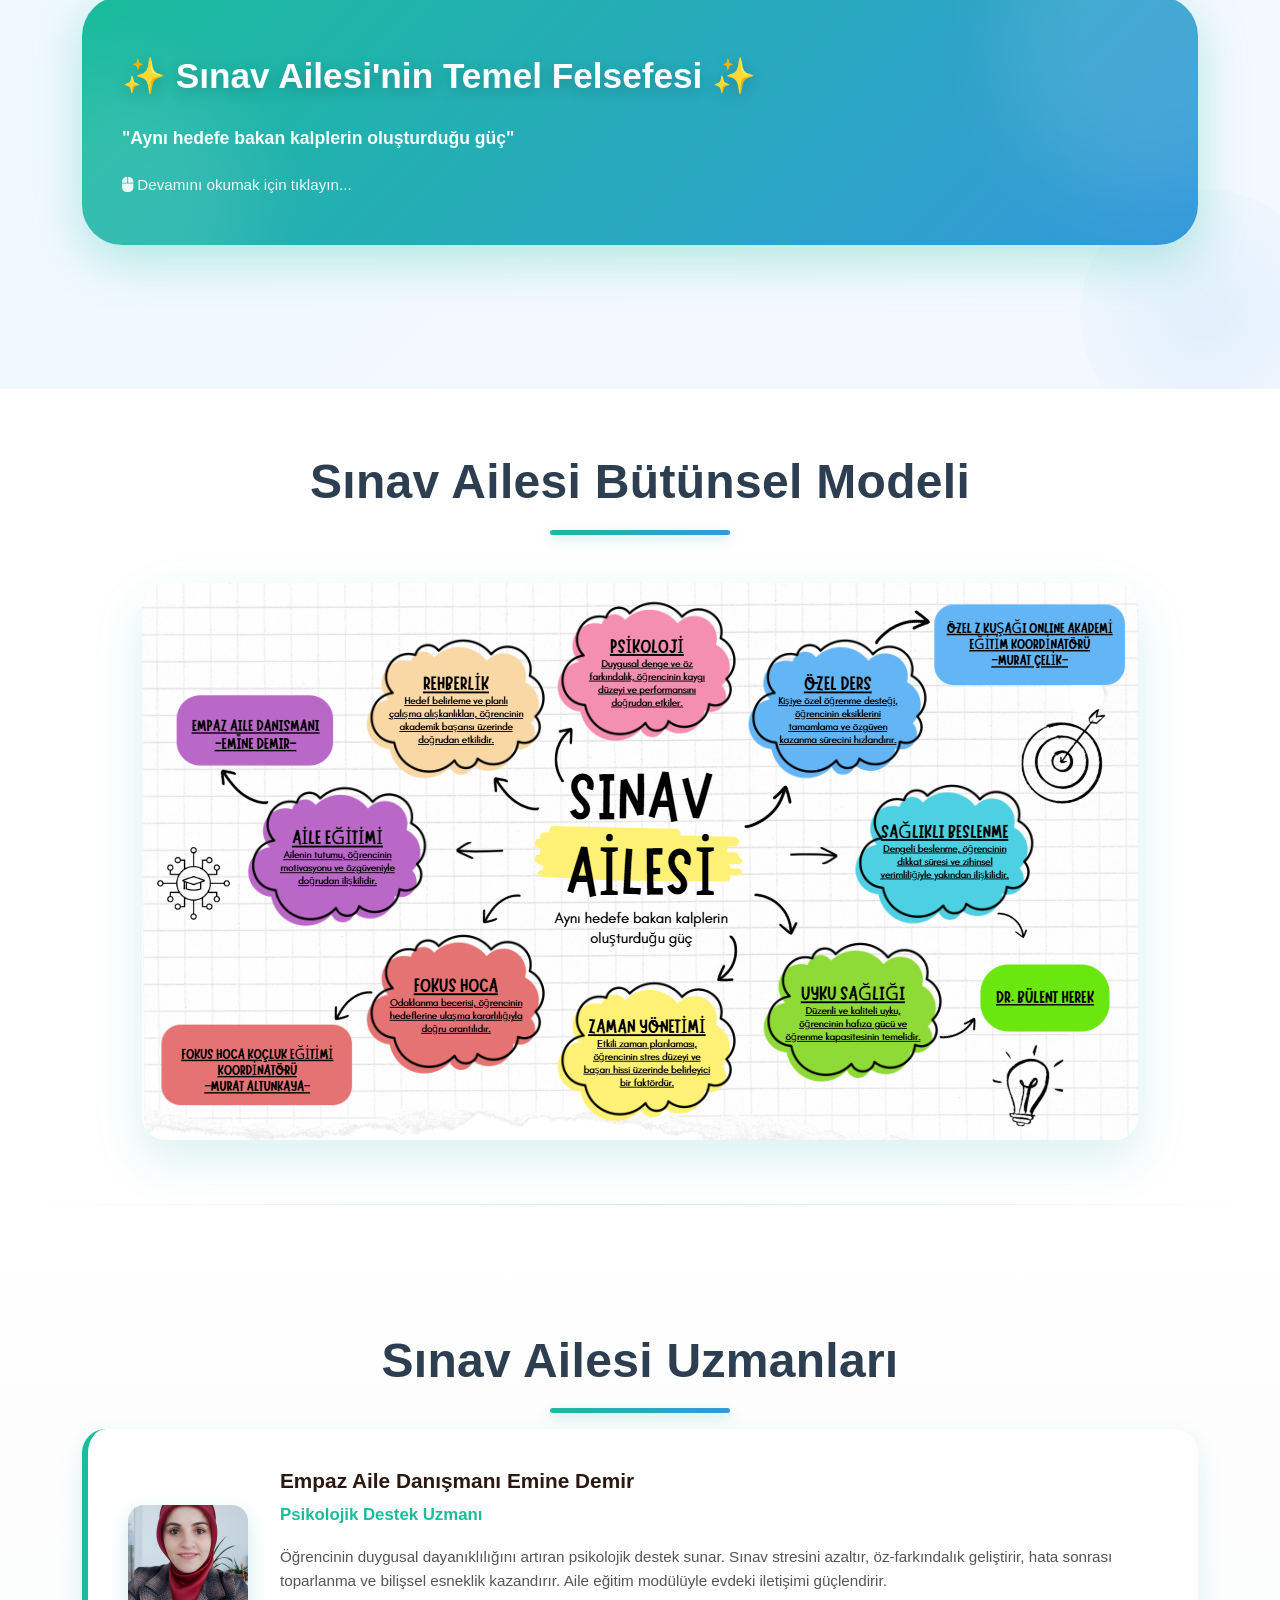
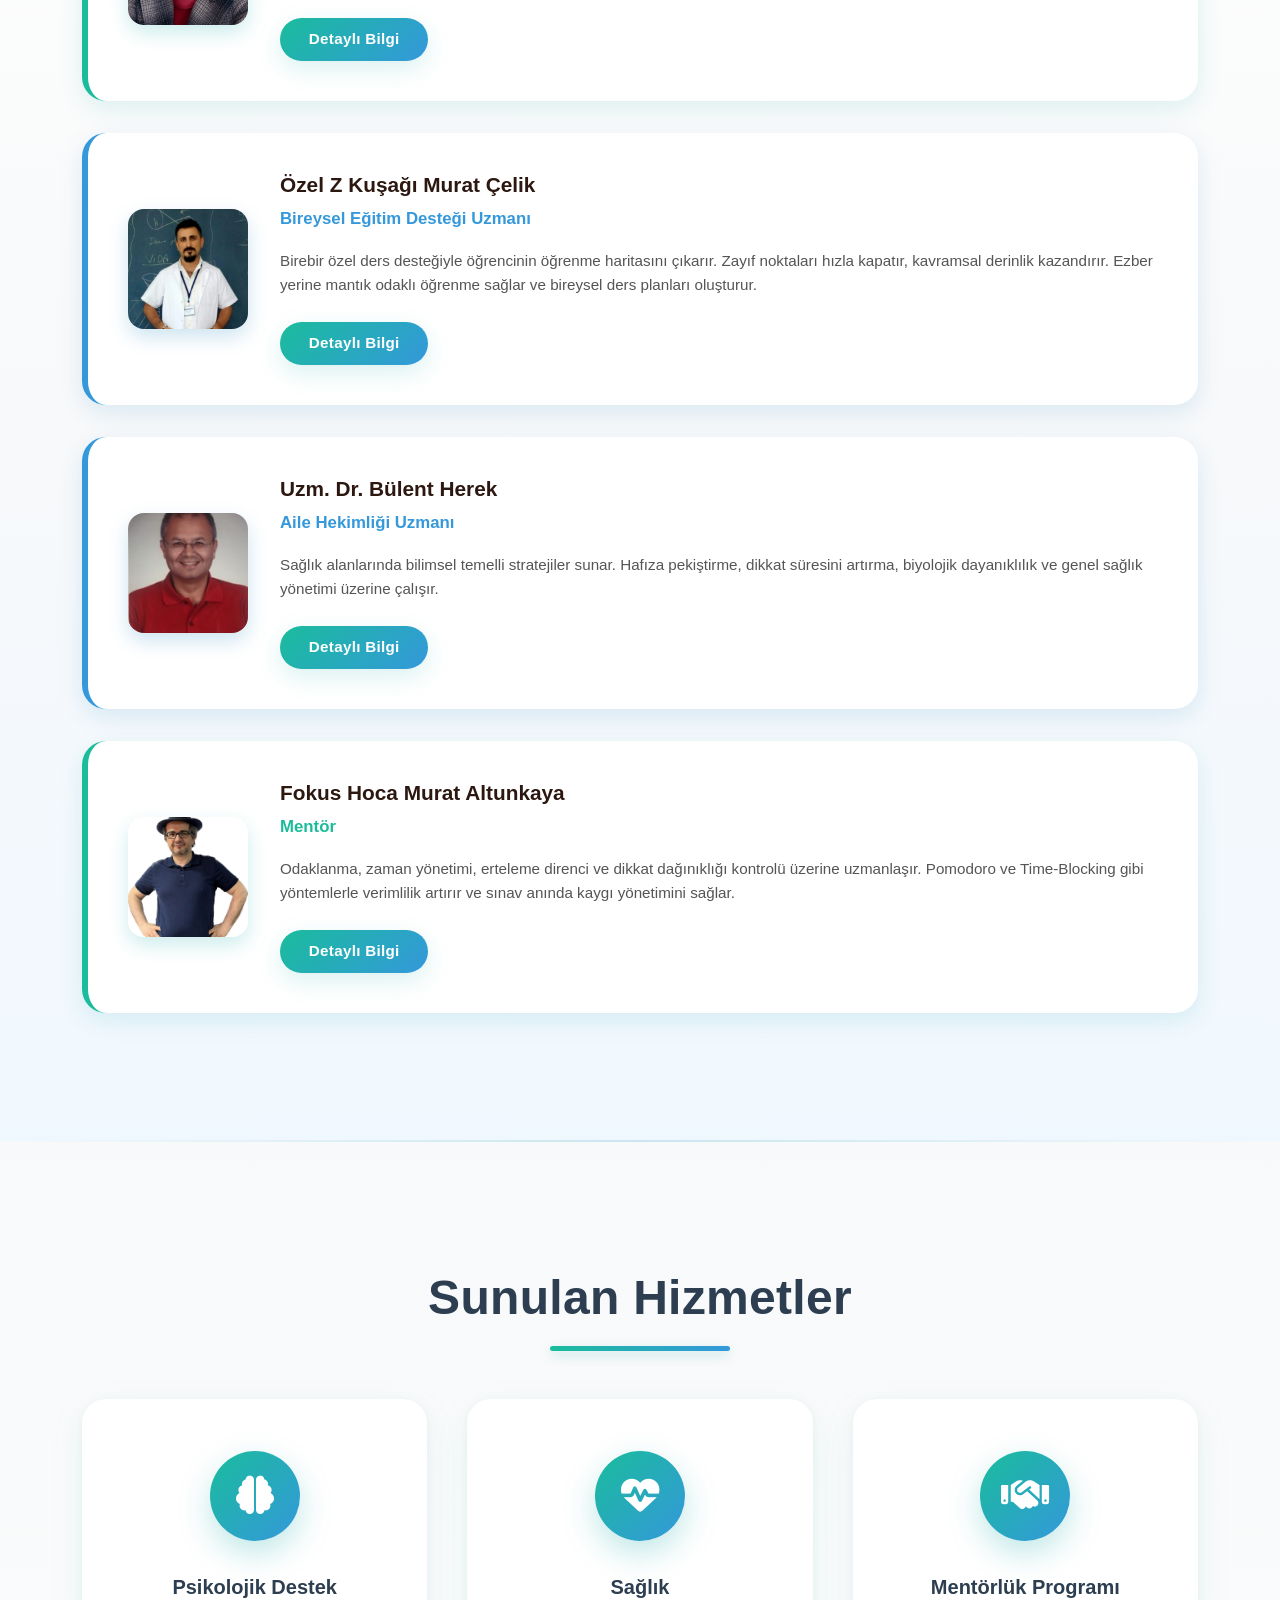
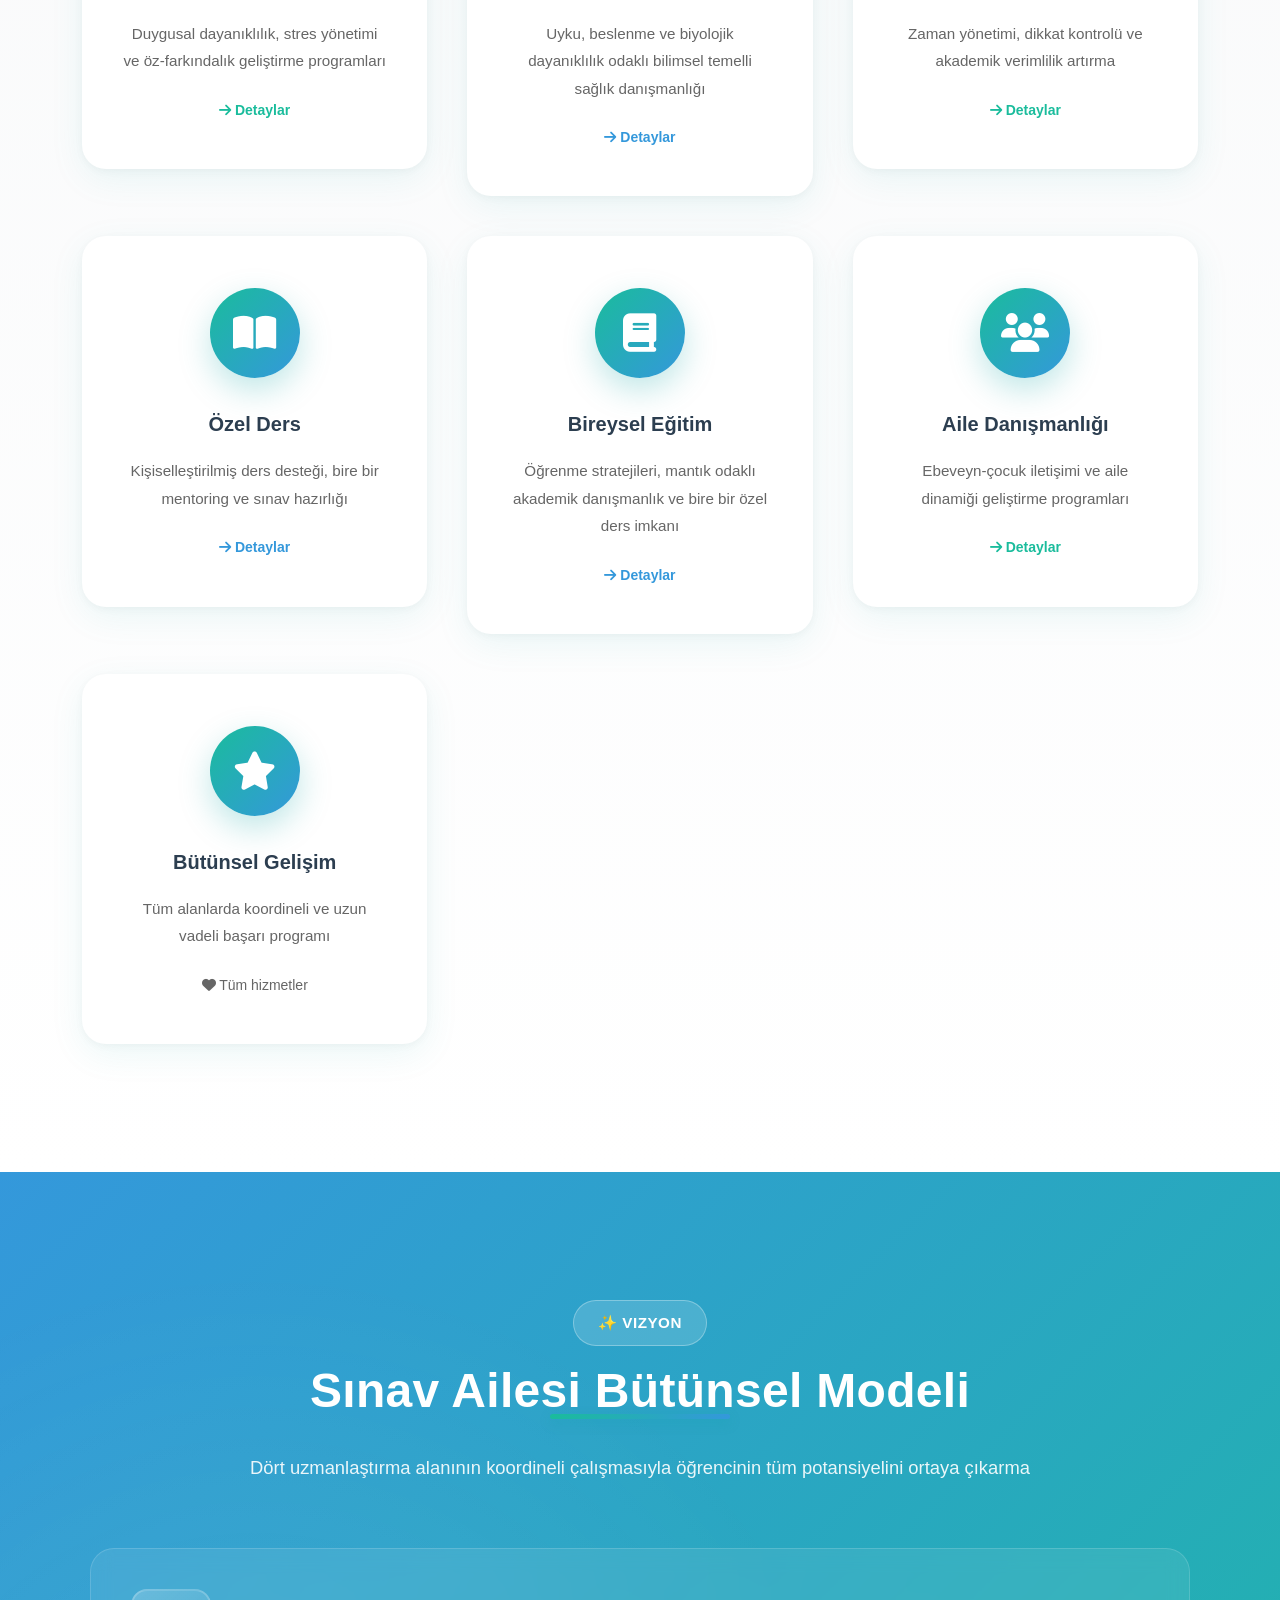
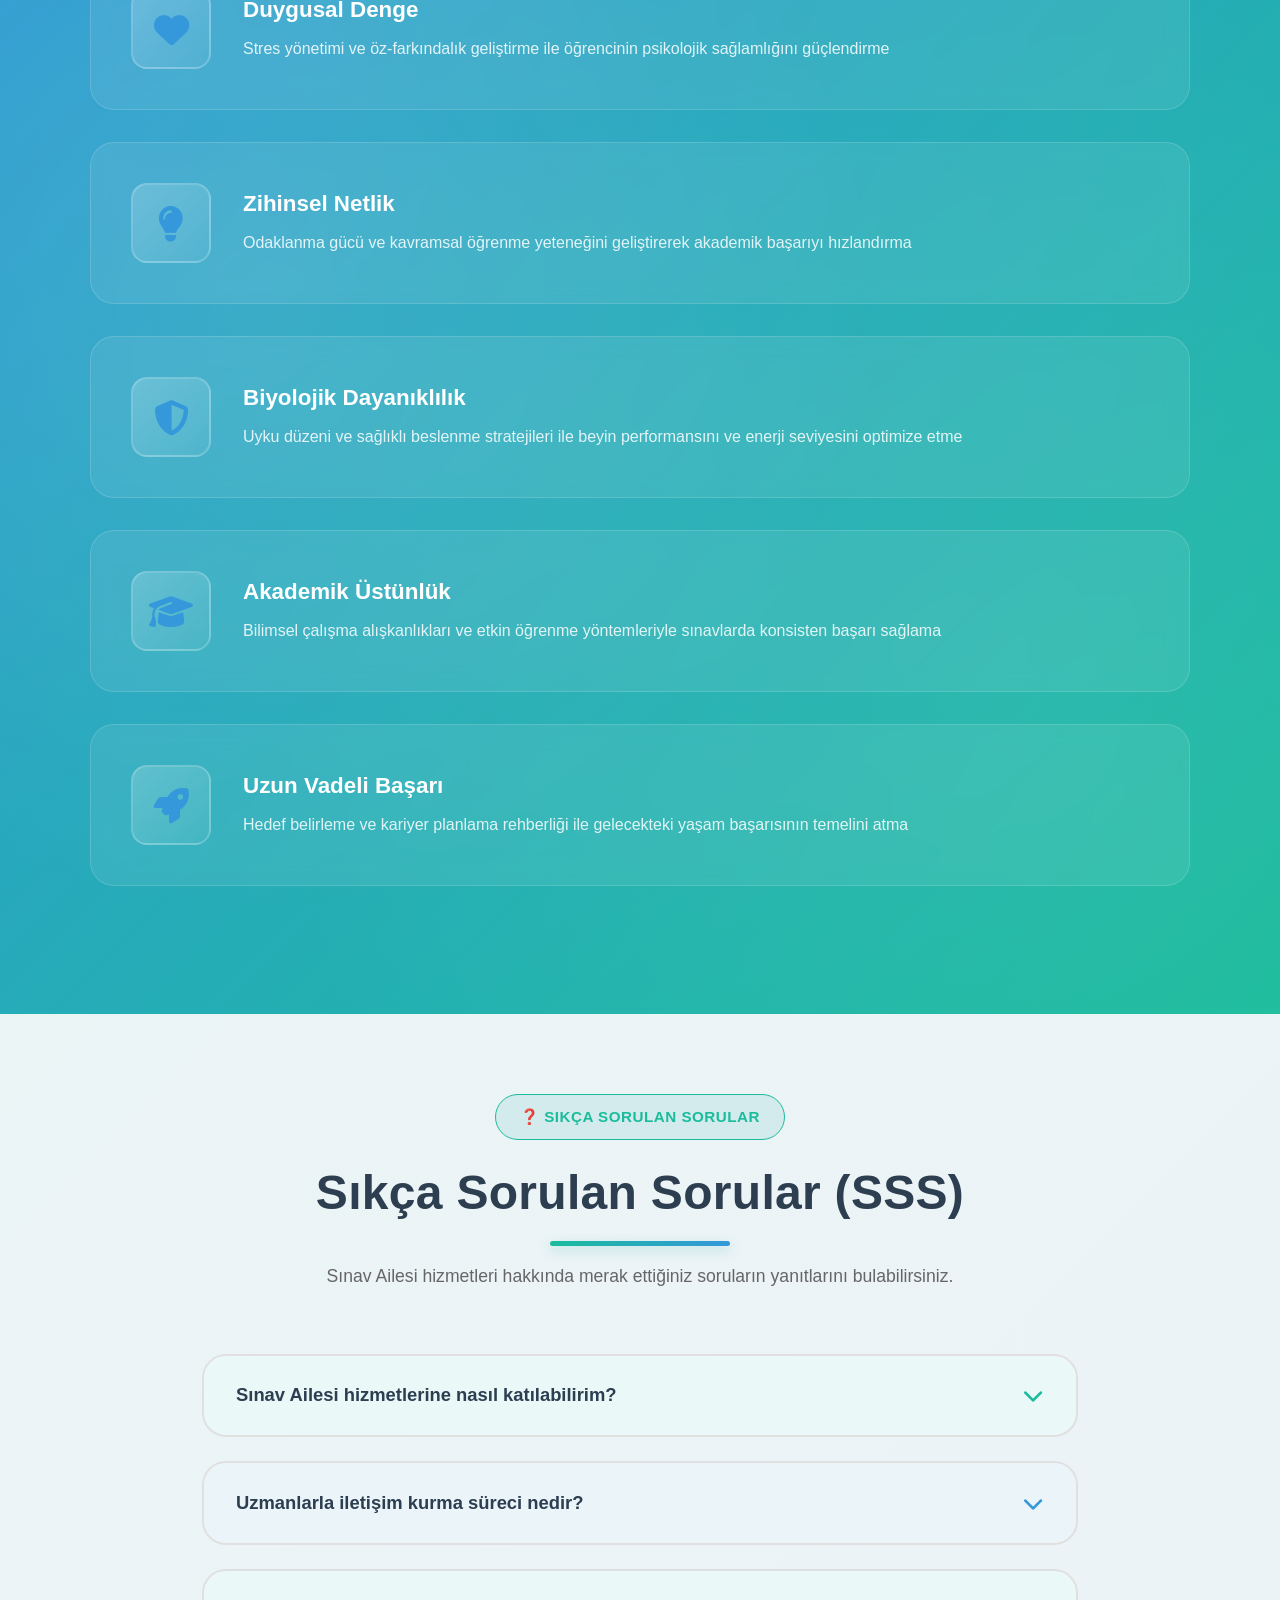
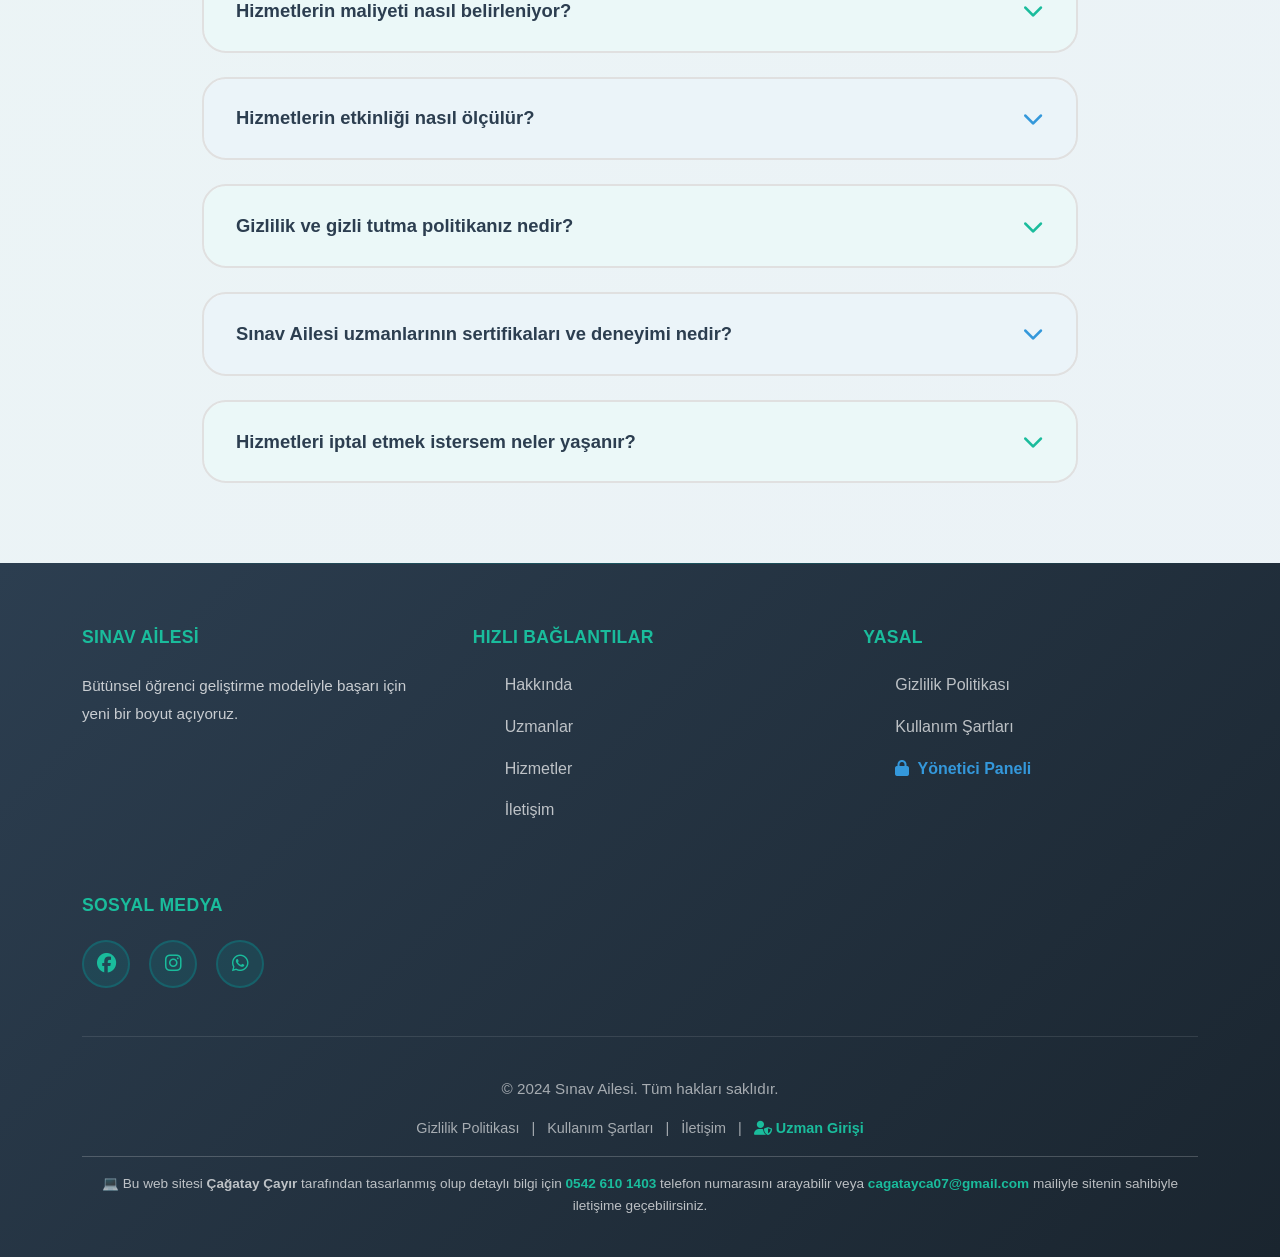
==== commit 4edf12d0: "Update print statement from 'Hello' to 'Goodbye'" ====
--- a/index.html
+++ b/index.html
@@ -1494,7 +1494,7 @@
         </div>
     </section>
  <!-- Footer -->
-    <footer>
+   <footer>
         <div class="container">
             <div class="footer-content">
                 <div class="footer-section">
@@ -1515,6 +1515,7 @@
                     <ul>
                         <li><a href="gizlilik-politikasi.html">Gizlilik Politikası</a></li>
                         <li><a href="kullanim-sartlari.html">Kullanım Şartları</a></li>
+                        <li><a href="yonetim.html" style="color: #3498db; font-weight: 600;"><i class="fas fa-lock me-1"></i> Yönetici Paneli</a></li>
                     </ul>
                 </div>
                 <div class="footer-section">
@@ -1531,7 +1532,10 @@
                 <p style="font-size: 0.9rem; margin-top: 0.5rem;">
                     <a href="gizlilik-politikasi.html" style="color: inherit; text-decoration: none; margin: 0 0.5rem;">Gizlilik Politikası</a> | 
                     <a href="kullanim-sartlari.html" style="color: inherit; text-decoration: none; margin: 0 0.5rem;">Kullanım Şartları</a> | 
-                    <a href="iletisim.html" style="color: inherit; text-decoration: none; margin: 0 0.5rem;">İletişim</a>
+                    <a href="iletisim.html" style="color: inherit; text-decoration: none; margin: 0 0.5rem;">İletişim</a> |
+                    <a href="yonetim.html" target="_blank" style="color: #1abc9c; text-decoration: none; margin: 0 0.5rem; font-weight: bold; transition: all 0.3s;" onmouseover="this.style.color='#3498db'" onmouseout="this.style.color='#1abc9c'">
+                        <i class="fas fa-user-shield"></i> Uzman Girişi
+                    </a>
                 </p>
                 <p style="font-size: 0.85rem; margin-top: 1rem; color: rgba(255, 255, 255, 0.7); border-top: 1px solid rgba(255, 255, 255, 0.2); padding-top: 1rem;">
                     💻 Bu web sitesi <strong>Çağatay Çayır</strong> tarafından tasarlanmış olup detaylı bilgi için <a href="tel:05426101403" style="color: #1abc9c; text-decoration: none;"><strong>0542 610 1403</strong></a> telefon numarasını arayabilir veya <a href="mailto:cagatayca07@gmail.com" style="color: #1abc9c; text-decoration: none;"><strong>cagatayca07@gmail.com</strong></a> mailiyle sitenin sahibiyle iletişime geçebilirsiniz.
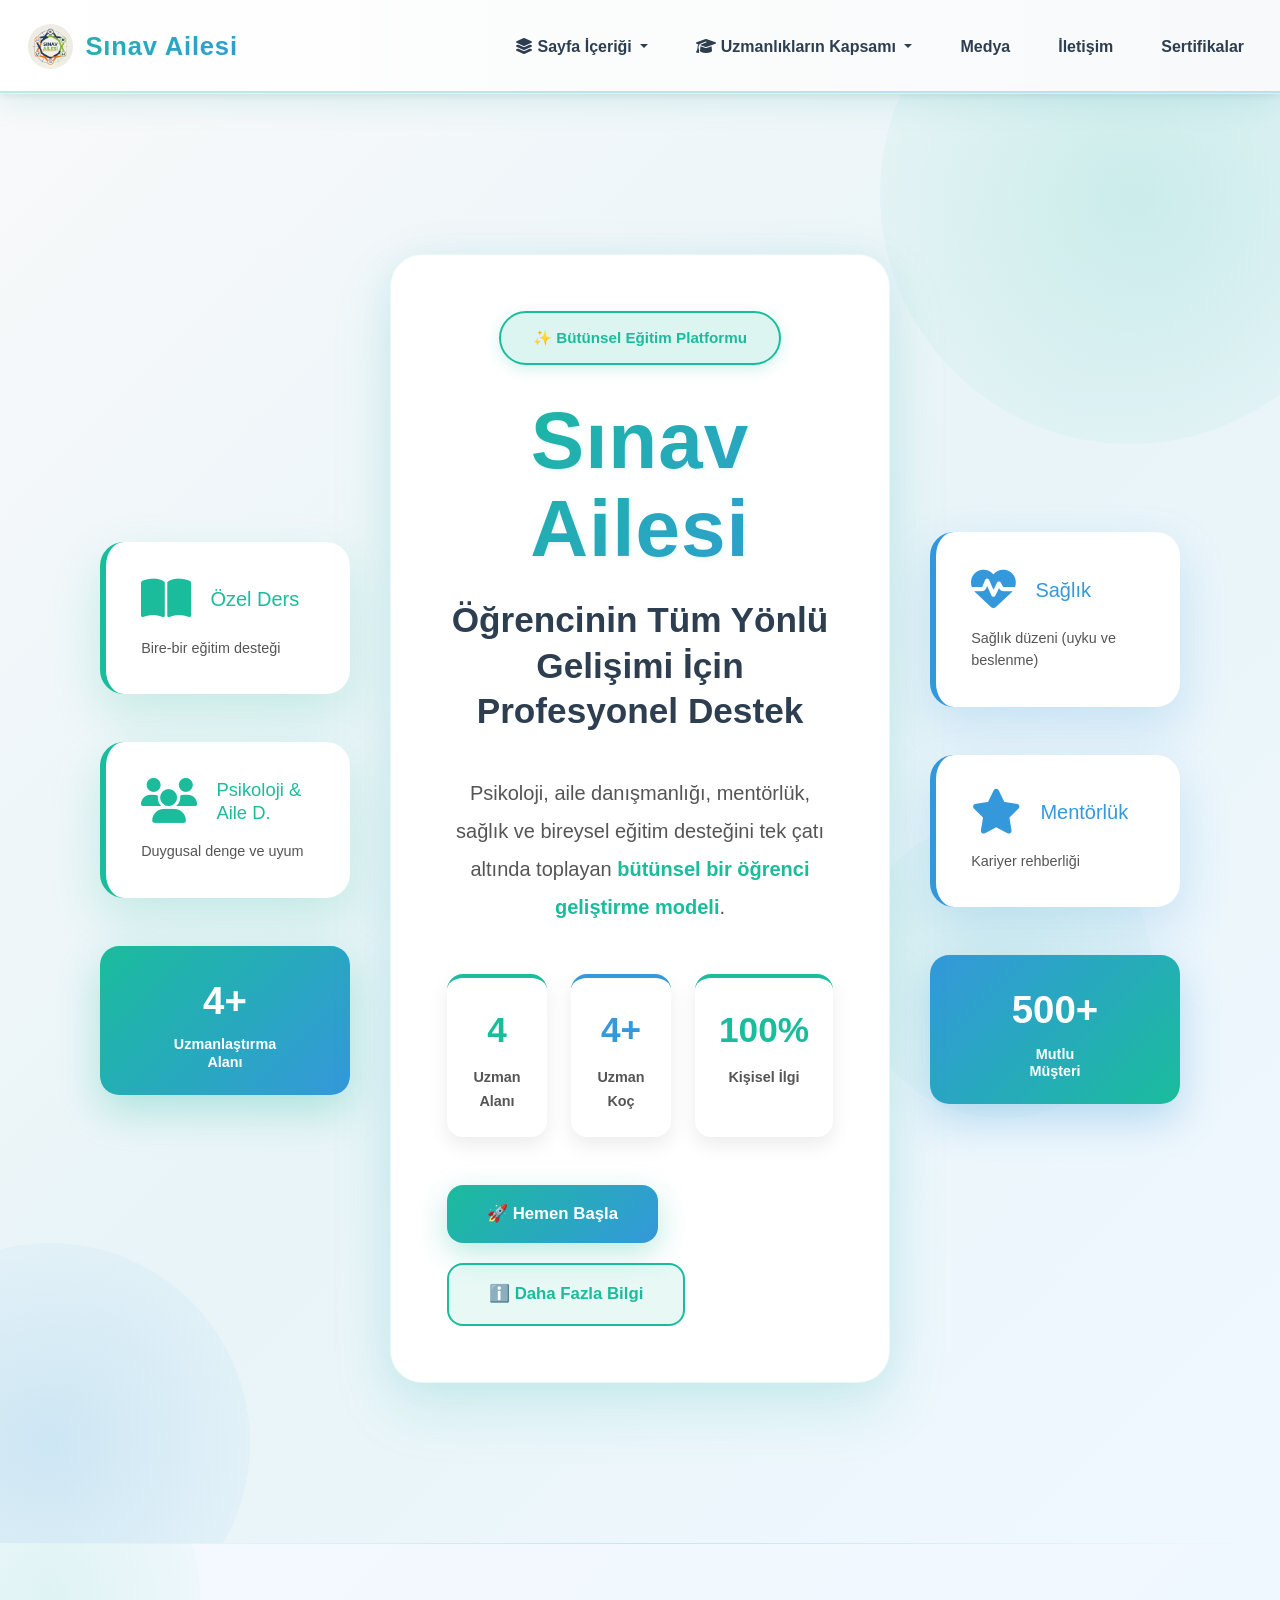
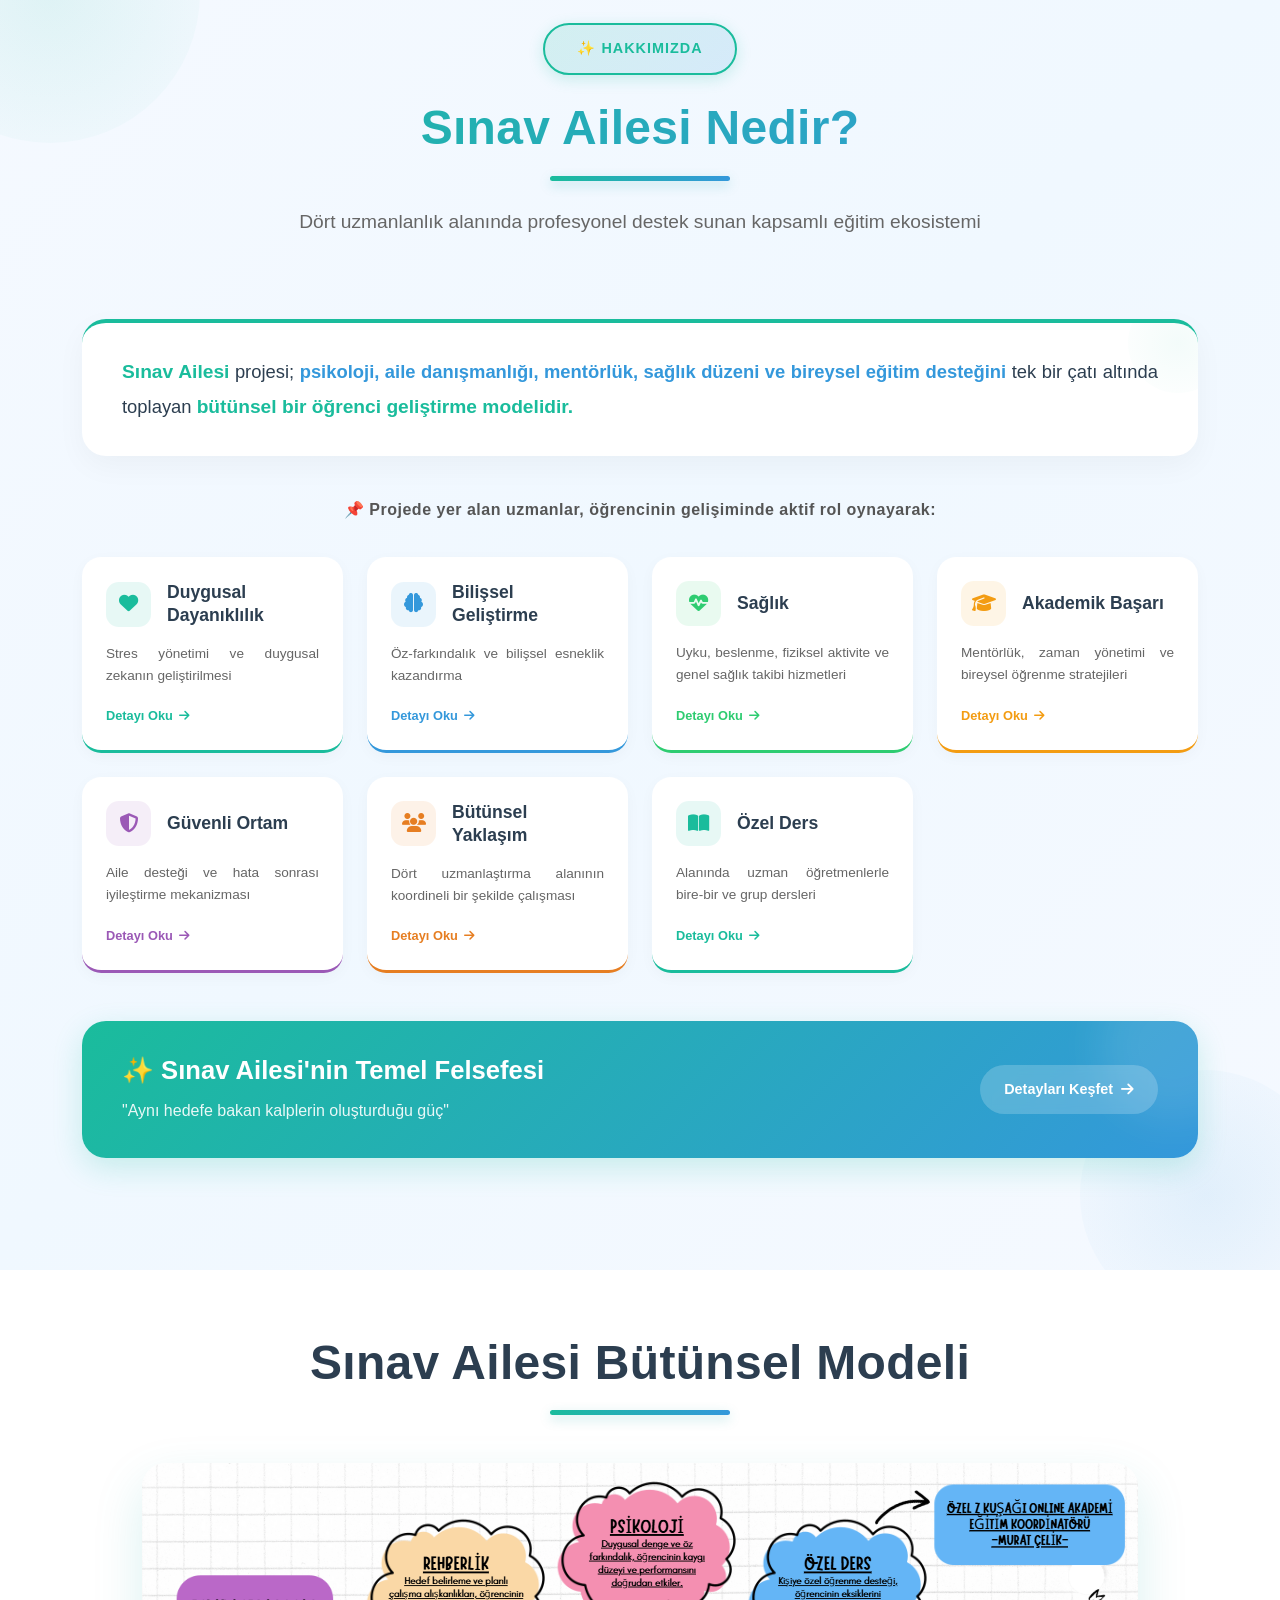
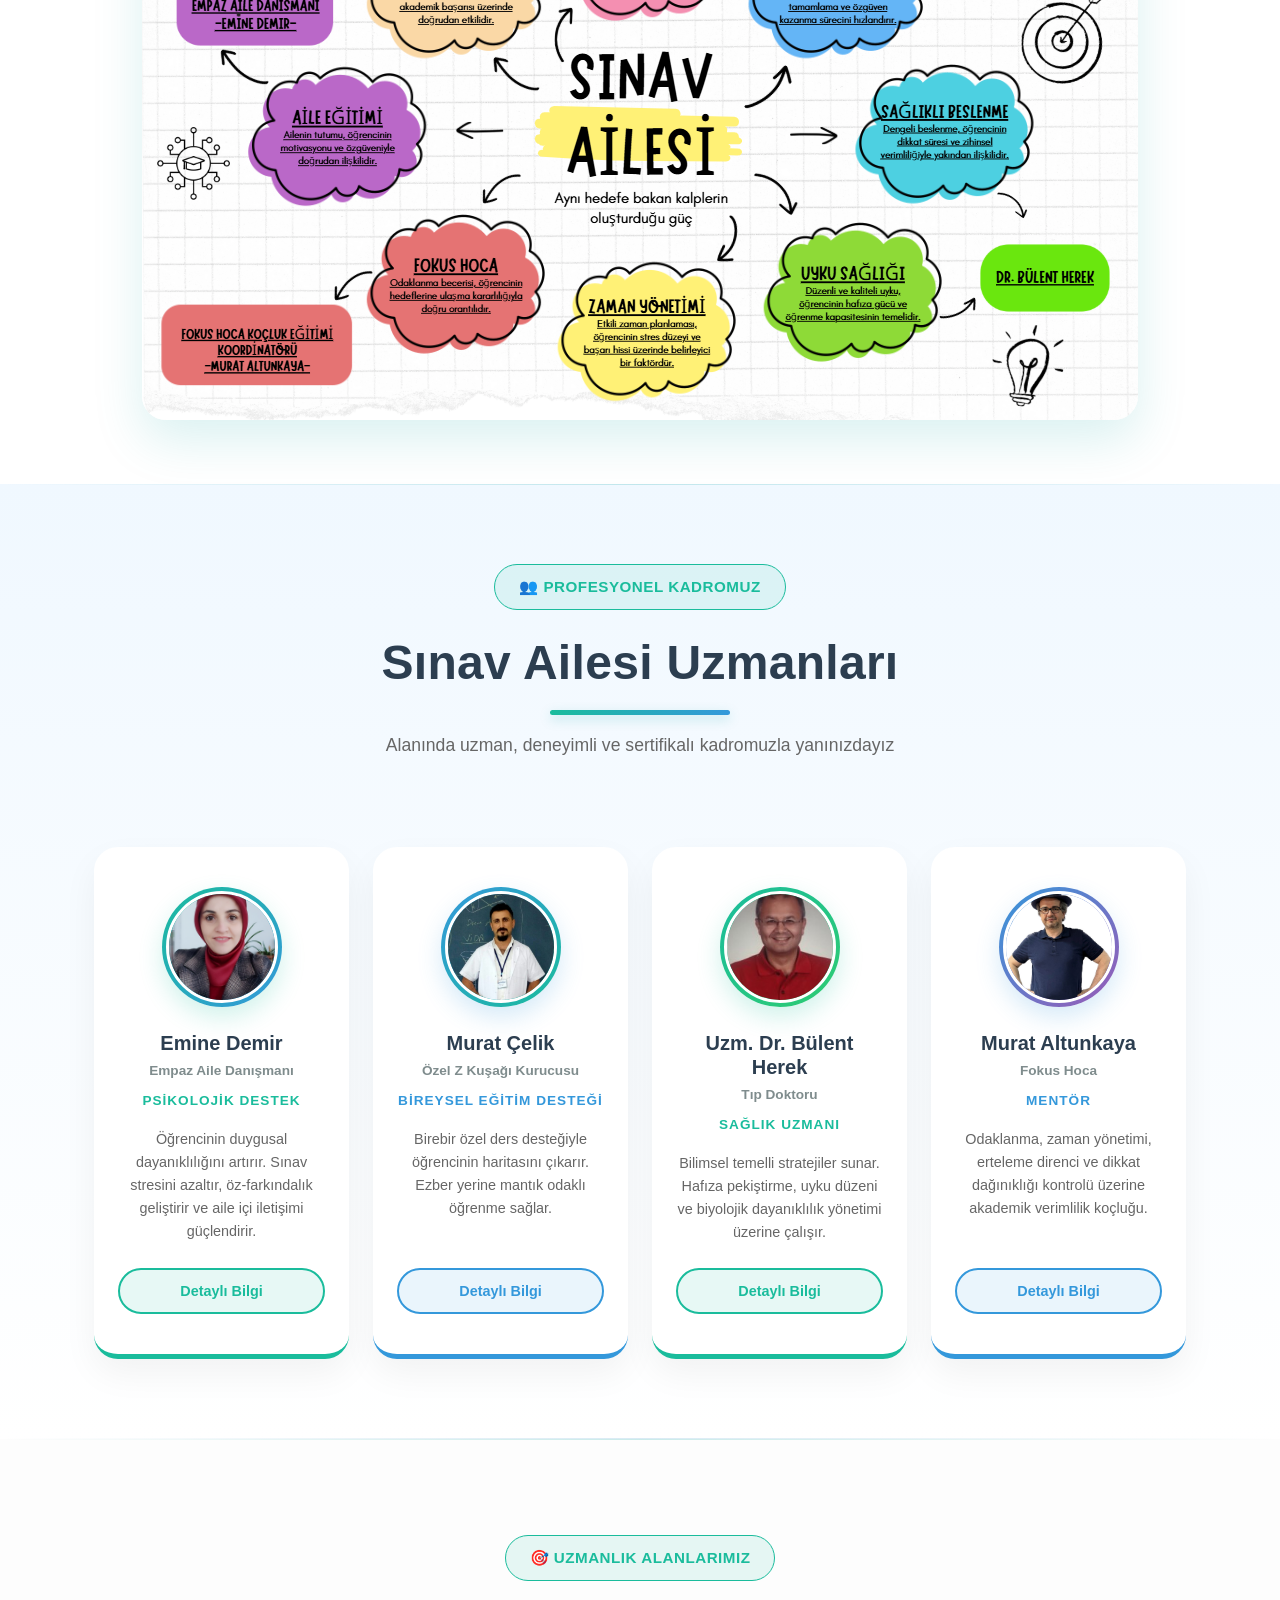
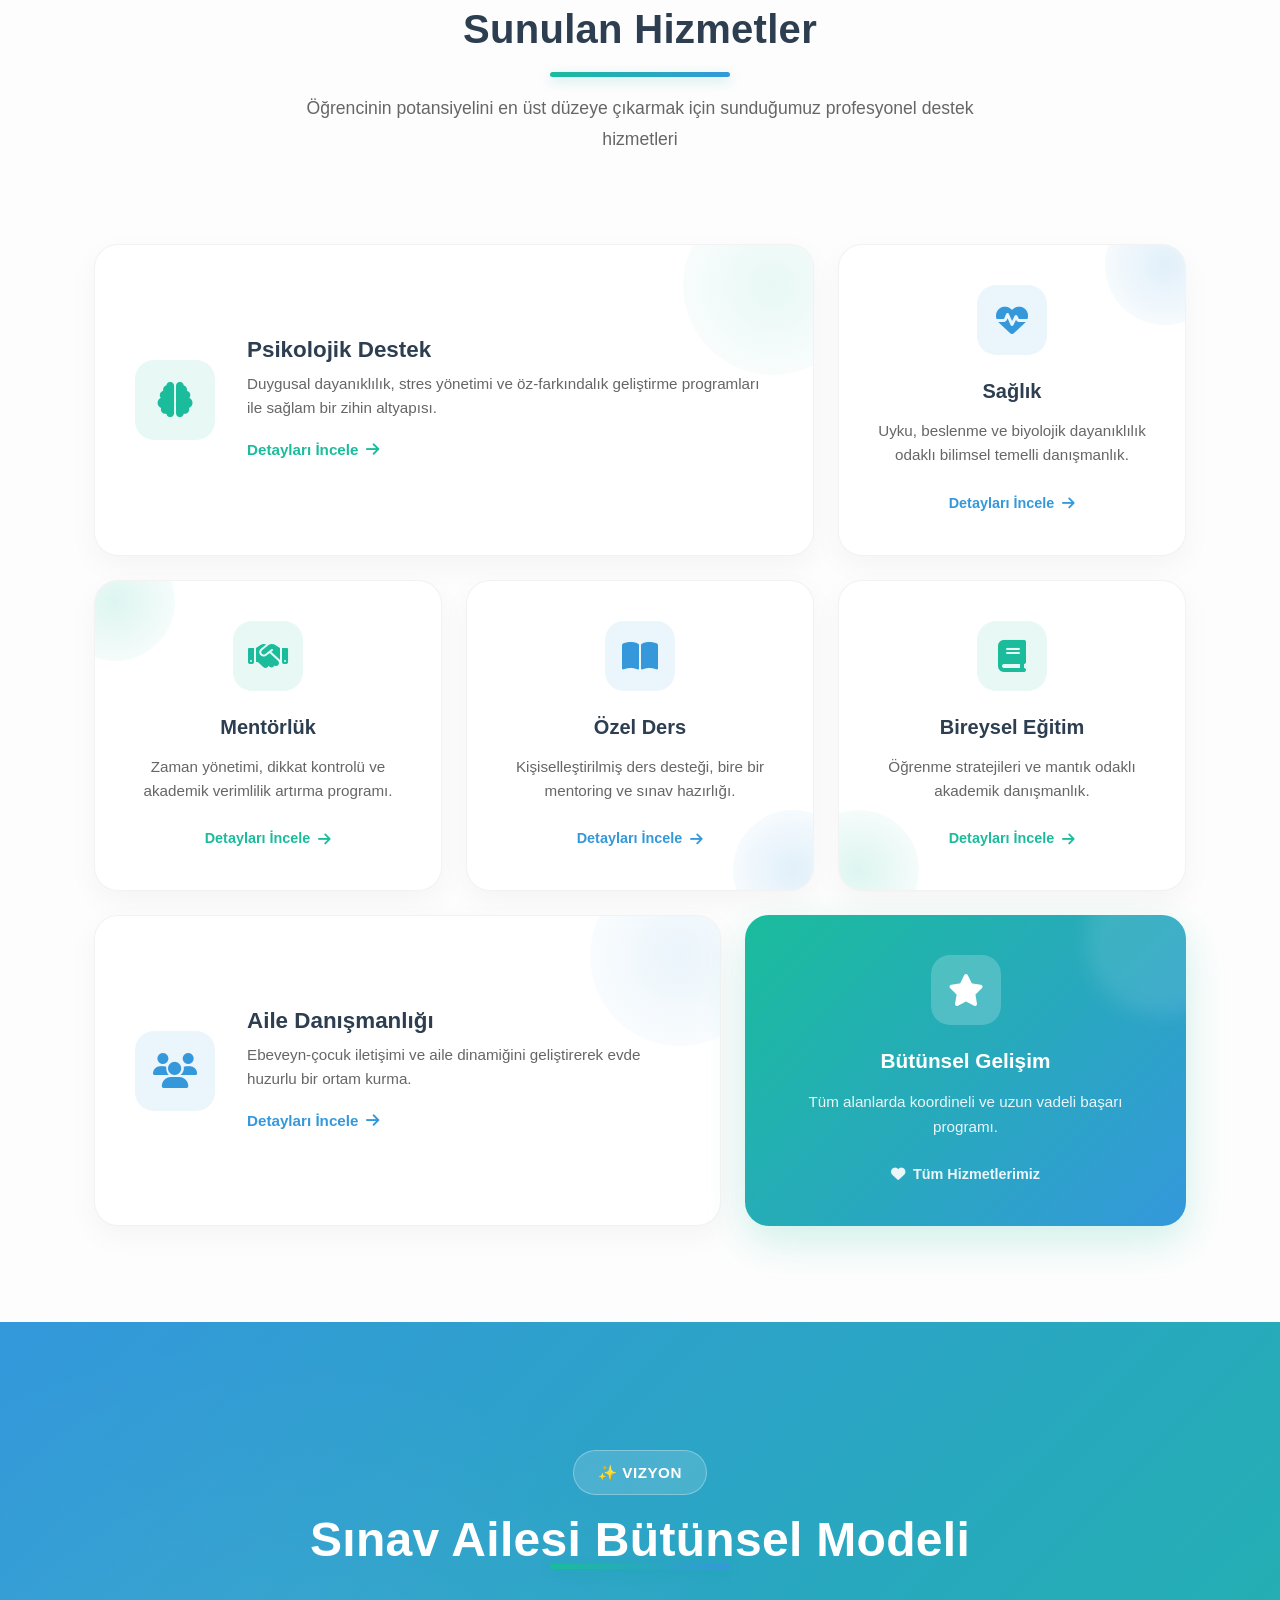
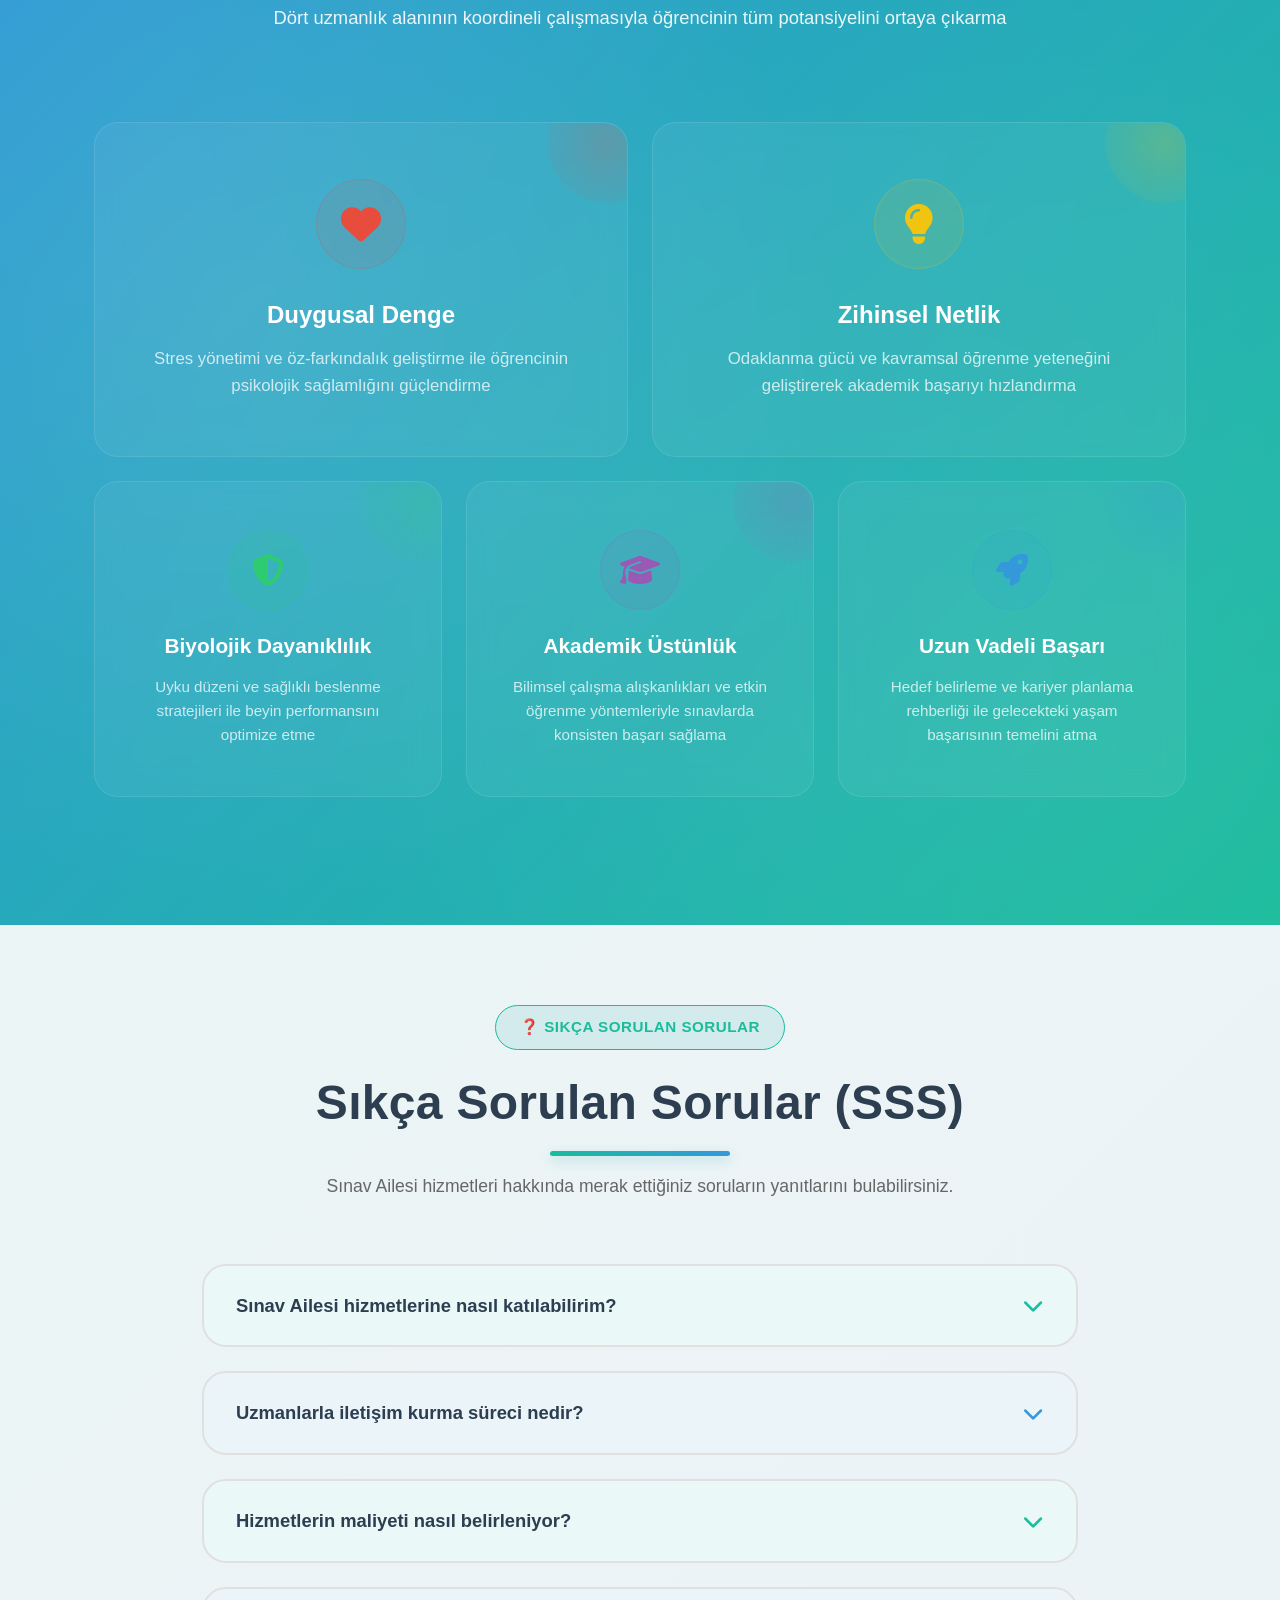
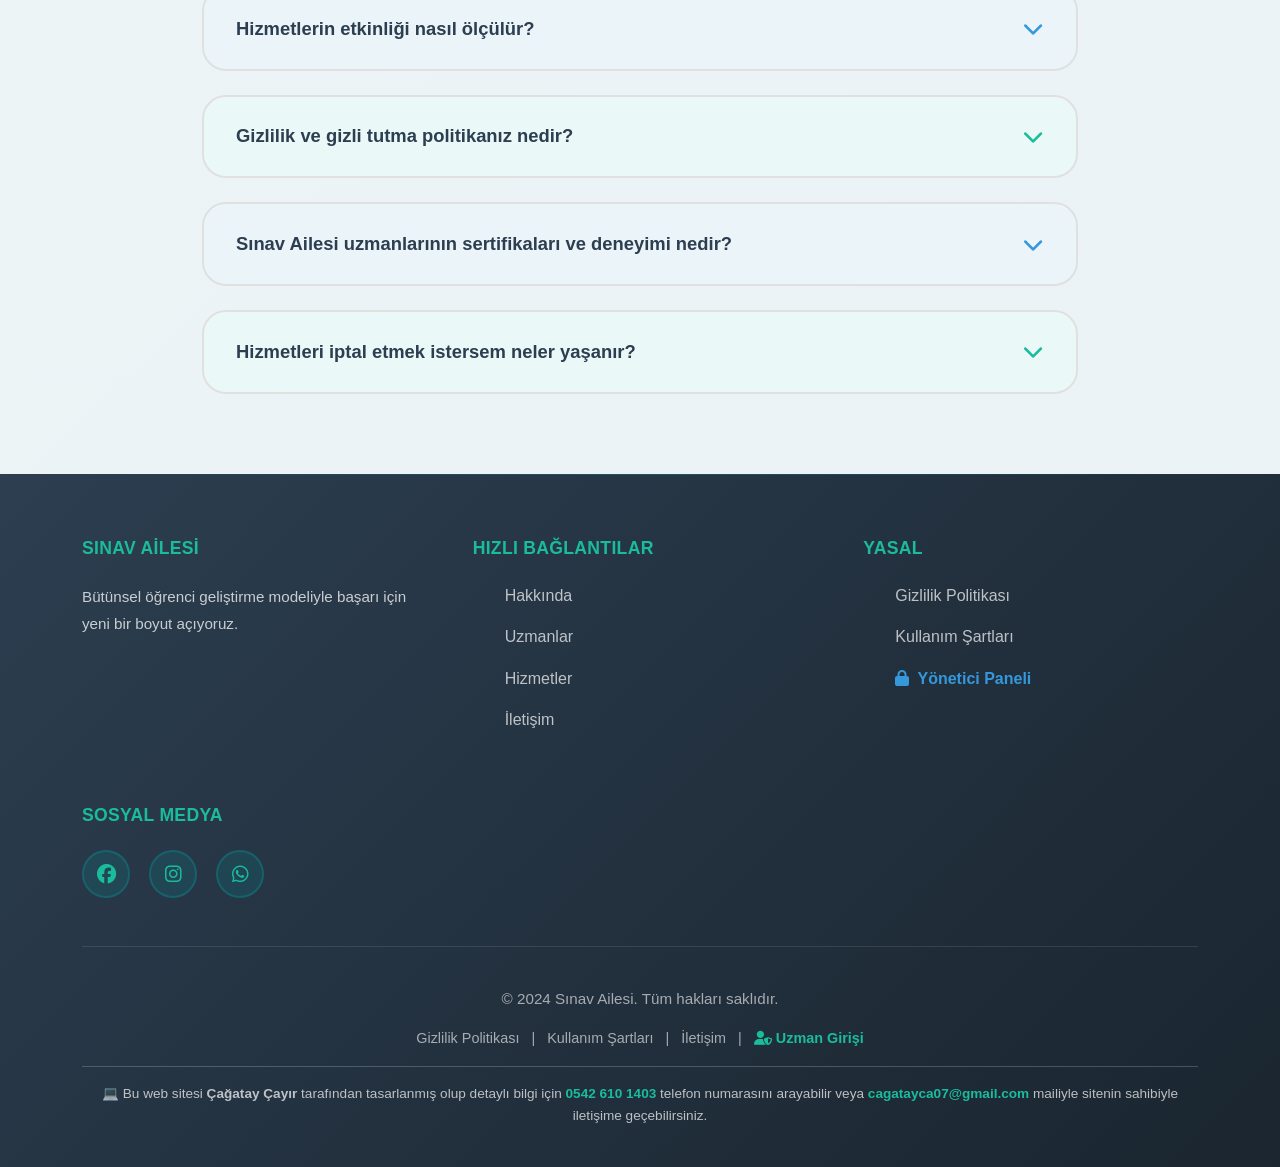
==== commit 45b480b9: "Update index.html" ====
--- a/index.html
+++ b/index.html
@@ -683,29 +683,29 @@
                 <!-- Sol Floating Kartlar -->
                 <div class="col-lg-3 d-none d-lg-block" style="animation: slideInLeft 0.8s ease-out; padding-right: 1rem; display: flex !important; align-items: center; justify-content: center;">
                     <div style="position: relative; width: 100%; display: flex; flex-direction: column; justify-content: center; align-items: center; gap: 2rem;">
-                        <!-- Sol Floating Card 1: Psikoloji -->
-                        <div style="background: white; padding: 2.2rem; border-radius: 1.5rem; box-shadow: 0 20px 50px rgba(26, 188, 156, 0.2); width: 100%; max-width: 260px; border-left: 6px solid #1abc9c; animation: float 3s ease-in-out infinite;">
+                        <!-- Sol Floating Card 1: Özel Ders -->
+                        <a href="#model-section" style="display: block; text-decoration: none; color: inherit; cursor: pointer; background: white; padding: 2.2rem; border-radius: 1.5rem; box-shadow: 0 20px 50px rgba(26, 188, 156, 0.2); width: 100%; max-width: 260px; border-left: 6px solid #1abc9c; animation: float 3s ease-in-out infinite;">
                             <div style="display: flex; align-items: center; gap: 1.2rem; margin-bottom: 1rem;">
-                                <i class="fas fa-brain" style="font-size: 2.8rem; color: #1abc9c;"></i>
-                                <h3 style="margin: 0; color: #1abc9c; font-size: 1.25rem;">Psikoloji</h3>
+                                <i class="fas fa-book-open" style="font-size: 2.8rem; color: #1abc9c;"></i>
+                                <h3 style="margin: 0; color: #1abc9c; font-size: 1.25rem;">Özel Ders</h3>
                             </div>
-                            <p style="color: #555; font-size: 0.9rem; margin: 0; line-height: 1.5;">Duygusal dayanıklılık</p>
-                        </div>
+                            <p style="color: #555; font-size: 0.9rem; margin: 0; line-height: 1.5;">Bire-bir eğitim desteği</p>
+                        </a>
                         
-                        <!-- Sol Floating Card 2: Aile Danışmanlığı -->
-                        <div style="background: white; padding: 2.2rem; border-radius: 1.5rem; box-shadow: 0 20px 50px rgba(26, 188, 156, 0.2); width: 100%; max-width: 260px; border-left: 6px solid #1abc9c; animation: float 4s ease-in-out infinite; margin-top: 1rem;">
+                        <!-- Sol Floating Card 2: Psikoloji ve Aile Danışmanlığı -->
+                        <a href="#model-section" style="display: block; text-decoration: none; color: inherit; cursor: pointer; background: white; padding: 2.2rem; border-radius: 1.5rem; box-shadow: 0 20px 50px rgba(26, 188, 156, 0.2); width: 100%; max-width: 260px; border-left: 6px solid #1abc9c; animation: float 4s ease-in-out infinite; margin-top: 1rem;">
                             <div style="display: flex; align-items: center; gap: 1.2rem; margin-bottom: 1rem;">
-                                <i class="fas fa-handshake" style="font-size: 2.8rem; color: #1abc9c;"></i>
-                                <h3 style="margin: 0; color: #1abc9c; font-size: 1.25rem;">Aile Danışmanlığı</h3>
+                                <i class="fas fa-users" style="font-size: 2.8rem; color: #1abc9c;"></i>
+                                <h3 style="margin: 0; color: #1abc9c; font-size: 1.15rem; line-height: 1.3;">Psikoloji & Aile D.</h3>
                             </div>
-                            <p style="color: #555; font-size: 0.9rem; margin: 0; line-height: 1.5;">Aile dinamiği</p>
-                        </div>
+                            <p style="color: #555; font-size: 0.9rem; margin: 0; line-height: 1.5;">Duygusal denge ve uyum</p>
+                        </a>
                         
                         <!-- Sol Stat Badge -->
-                        <div style="background: linear-gradient(135deg, #1abc9c 0%, #3498db 100%); color: white; padding: 1.5rem; border-radius: 1.2rem; box-shadow: 0 15px 40px rgba(26, 188, 156, 0.3); text-align: center; animation: float 3.2s ease-in-out infinite; width: 100%; max-width: 260px; margin-top: 1rem;">
+                        <a href="#model-section" style="display: block; text-decoration: none; color: inherit; cursor: pointer; background: linear-gradient(135deg, #1abc9c 0%, #3498db 100%); color: white; padding: 1.5rem; border-radius: 1.2rem; box-shadow: 0 15px 40px rgba(26, 188, 156, 0.3); text-align: center; animation: float 3.2s ease-in-out infinite; width: 100%; max-width: 260px; margin-top: 1rem;">
                             <div style="font-size: 2.4rem; font-weight: 900; margin-bottom: 0.3rem;">4+</div>
                             <p style="font-size: 0.9rem; font-weight: 700; margin: 0; line-height: 1.2;">Uzmanlaştırma<br>Alanı</p>
-                        </div>
+                        </a>
                     </div>
                 </div>
 
@@ -748,7 +748,7 @@
                             <a href="iletisim.html" class="btn-primary" style="background: linear-gradient(135deg, #1abc9c 0%, #3498db 100%); color: white; padding: 1rem 2.5rem; border-radius: 1rem; text-decoration: none; font-weight: 700; display: inline-block; transition: all 0.3s cubic-bezier(0.34, 1.56, 0.64, 1); box-shadow: 0 10px 30px rgba(26, 188, 156, 0.3); font-size: 1.05rem; cursor: pointer; border: none;" onmouseover="this.style.transform='translateY(-3px)'; this.style.boxShadow='0 15px 45px rgba(26, 188, 156, 0.4)'" onmouseout="this.style.transform='translateY(0)'; this.style.boxShadow='0 10px 30px rgba(26, 188, 156, 0.3)'">
                                 🚀 Hemen Başla
                             </a>
-                            <a href="#about" class="btn-secondary" style="background: rgba(26, 188, 156, 0.1); color: #1abc9c; padding: 1rem 2.5rem; border: 2.5px solid #1abc9c; border-radius: 1rem; text-decoration: none; font-weight: 700; display: inline-block; transition: all 0.3s cubic-bezier(0.34, 1.56, 0.64, 1); font-size: 1.05rem; cursor: pointer;" onmouseover="this.style.background='#1abc9c'; this.style.color='white'" onmouseout="this.style.background='rgba(26, 188, 156, 0.1)'; this.style.color='#1abc9c'">
+                            <a href="#services" class="btn-secondary" style="background: rgba(26, 188, 156, 0.1); color: #1abc9c; padding: 1rem 2.5rem; border: 2.5px solid #1abc9c; border-radius: 1rem; text-decoration: none; font-weight: 700; display: inline-block; transition: all 0.3s cubic-bezier(0.34, 1.56, 0.64, 1); font-size: 1.05rem; cursor: pointer;" onmouseover="this.style.background='#1abc9c'; this.style.color='white'" onmouseout="this.style.background='rgba(26, 188, 156, 0.1)'; this.style.color='#1abc9c'">
                                 ℹ️ Daha Fazla Bilgi
                             </a>
                         </div>
@@ -759,28 +759,28 @@
                 <div class="col-lg-3 d-none d-lg-block" style="animation: slideInRight 0.8s ease-out; padding-left: 1rem; display: flex !important; align-items: center; justify-content: center;">
                     <div style="position: relative; width: 100%; display: flex; flex-direction: column; justify-content: center; align-items: center; gap: 2rem;">
                         <!-- Sağ Floating Card 1: Beslenme -->
-                        <div style="background: white; padding: 2.2rem; border-radius: 1.5rem; box-shadow: 0 20px 50px rgba(52, 152, 219, 0.2); width: 100%; max-width: 260px; border-left: 6px solid #3498db; animation: float 3.5s ease-in-out infinite reverse;">
+                        <a href="#model-section" style="display: block; text-decoration: none; color: inherit; cursor: pointer; background: white; padding: 2.2rem; border-radius: 1.5rem; box-shadow: 0 20px 50px rgba(52, 152, 219, 0.2); width: 100%; max-width: 260px; border-left: 6px solid #3498db; animation: float 3.5s ease-in-out infinite reverse;">
                             <div style="display: flex; align-items: center; gap: 1.2rem; margin-bottom: 1rem;">
                                 <i class="fas fa-heartbeat" style="font-size: 2.8rem; color: #3498db;"></i>
                                 <h3 style="margin: 0; color: #3498db; font-size: 1.25rem;">Sağlık</h3>
                             </div>
                             <p style="color: #555; font-size: 0.9rem; margin: 0; line-height: 1.5;">Sağlık düzeni (uyku ve beslenme)</p>
-                        </div>
+                        </a>
                         
                         <!-- Sağ Floating Card 2: Mentörlük -->
-                        <div style="background: white; padding: 2.2rem; border-radius: 1.5rem; box-shadow: 0 20px 50px rgba(52, 152, 219, 0.2); width: 100%; max-width: 260px; border-left: 6px solid #3498db; animation: float 4.5s ease-in-out infinite reverse; margin-top: 1rem;">
+                        <a href="#model-section" style="display: block; text-decoration: none; color: inherit; cursor: pointer; background: white; padding: 2.2rem; border-radius: 1.5rem; box-shadow: 0 20px 50px rgba(52, 152, 219, 0.2); width: 100%; max-width: 260px; border-left: 6px solid #3498db; animation: float 4.5s ease-in-out infinite reverse; margin-top: 1rem;">
                             <div style="display: flex; align-items: center; gap: 1.2rem; margin-bottom: 1rem;">
                                 <i class="fas fa-star" style="font-size: 2.8rem; color: #3498db;"></i>
                                 <h3 style="margin: 0; color: #3498db; font-size: 1.25rem;">Mentörlük</h3>
                             </div>
                             <p style="color: #555; font-size: 0.9rem; margin: 0; line-height: 1.5;">Kariyer rehberliği</p>
-                        </div>
+                        </a>
                         
                         <!-- Sağ Stat Badge -->
-                        <div style="background: linear-gradient(135deg, #3498db 0%, #1abc9c 100%); color: white; padding: 1.5rem; border-radius: 1.2rem; box-shadow: 0 15px 40px rgba(52, 152, 219, 0.3); text-align: center; animation: float 3.8s ease-in-out infinite reverse; width: 100%; max-width: 260px; margin-top: 1rem;">
+                        <a href="#model-section" style="display: block; text-decoration: none; color: inherit; cursor: pointer; background: linear-gradient(135deg, #3498db 0%, #1abc9c 100%); color: white; padding: 1.5rem; border-radius: 1.2rem; box-shadow: 0 15px 40px rgba(52, 152, 219, 0.3); text-align: center; animation: float 3.8s ease-in-out infinite reverse; width: 100%; max-width: 260px; margin-top: 1rem;">
                             <div style="font-size: 2.4rem; font-weight: 900; margin-bottom: 0.3rem;">500+</div>
                             <p style="font-size: 0.9rem; font-weight: 700; margin: 0; line-height: 1.2;">Mutlu<br>Müşteri</p>
-                        </div>
+                        </a>
                     </div>
                 </div>
             </div>
@@ -844,102 +844,118 @@
                 </span>
                 <h2 class="section-title" style="margin-top: 1.5rem; margin-bottom: 0; font-size: 3rem; font-weight: 900; background: linear-gradient(135deg, #1abc9c, #3498db); -webkit-background-clip: text; -webkit-text-fill-color: transparent; background-clip: text;">Sınav Ailesi Nedir?</h2>
                 <p style="font-size: 1.2rem; color: #666; margin-top: 1.5rem; max-width: 800px; margin-left: auto; margin-right: auto; font-weight: 500; line-height: 1.8;">
-                    Dört uzmanlaştırma alanında profesyonel destek sunan kapsamlı eğitim ekosistemi
+                    Dört uzmanlanlık alanında profesyonel destek sunan kapsamlı eğitim ekosistemi
                 </p>
             </div>
 
             <div class="about-content" style="max-width: 1200px; margin: 0 auto;">
-                <div style="background: white; padding: 3rem 2.5rem; border-radius: 2rem; box-shadow: 0 20px 60px rgba(0, 0, 0, 0.08); margin-bottom: 4rem; border-top: 5px solid #1abc9c; position: relative; overflow: hidden;">
-                    <div style="position: absolute; top: -50px; right: -50px; width: 200px; height: 200px; background: radial-gradient(circle, rgba(26, 188, 156, 0.05), transparent); border-radius: 50%;"></div>
-                    <p style="font-size: 1.35rem; line-height: 1.95; color: #2c3e50; margin-bottom: 0; position: relative; z-index: 1;">
-                        <strong style="color: #1abc9c; font-size: 1.4rem;">Sınav Ailesi</strong> projesi; <strong style="color: #3498db;">psikoloji, aile danışmanlığı, mentörlük, sağlık düzeni ve bireysel eğitim desteğini</strong> tek bir çatı altında toplayan <strong style="color: #1abc9c; font-size: 1.4rem;">bütünsel bir öğrenci geliştirme modelidir.</strong>
+                <div style="background: white; padding: 2rem 2.5rem; border-radius: 1.5rem; box-shadow: 0 10px 30px rgba(0, 0, 0, 0.04); margin-bottom: 2.5rem; border-top: 4px solid #1abc9c; position: relative; overflow: hidden;">
+                    <div style="position: absolute; top: -30px; right: -30px; width: 100px; height: 100px; background: radial-gradient(circle, rgba(26, 188, 156, 0.05), transparent); border-radius: 50%;"></div>
+                    <p style="font-size: 1.15rem; line-height: 1.8; color: #2c3e50; margin-bottom: 0; position: relative; z-index: 1;">
+                        <strong style="color: #1abc9c; font-size: 1.2rem;">Sınav Ailesi</strong> projesi; <strong style="color: #3498db;">psikoloji, aile danışmanlığı, mentörlük, sağlık düzeni ve bireysel eğitim desteğini</strong> tek bir çatı altında toplayan <strong style="color: #1abc9c; font-size: 1.2rem;">bütünsel bir öğrenci geliştirme modelidir.</strong>
                     </p>
                 </div>
 
-                <p style="font-size: 1.15rem; color: #555; margin-bottom: 3rem; text-align: center; font-weight: 600; letter-spacing: 0.5px;">
+                <p style="font-size: 1rem; color: #555; margin-bottom: 2rem; text-align: center; font-weight: 600; letter-spacing: 0.5px;">
                     📌 Projede yer alan uzmanlar, öğrencinin gelişiminde aktif rol oynayarak:
                 </p>
 
-                <div class="about-features" style="display: grid; grid-template-columns: repeat(auto-fit, minmax(320px, 1fr)); gap: 2.5rem; margin-bottom: 4rem;">
+                <div class="about-features" style="display: grid; grid-template-columns: repeat(auto-fit, minmax(260px, 1fr)); gap: 1.5rem; margin-bottom: 3rem;">
                     
                     <!-- Feature 1 -->
-                    <div class="feature-card" data-title="Duygusal Dayanıklılık" data-body="Psikolog rehberliğinde stres yönetimi, duygu düzenleme teknikleri, kriz anlarında aile içi destek planları ve travma sonrası iyileştirme. Bireysel terapilerin yanı sıra grup çalışmaları, meditasyon ve farkındalık uygulamalarıyla duygusal zekanın geliştirilmesi hedeflenir. Kaygı bozuklukları, depresyon, özgüven sorunları ve sosyal kaygı konusunda uzman desteği sunulur. Öğrenci ve aile arasında iletişim köprüsü kurarak uyum sağlanır." style="padding: 2.5rem; background: linear-gradient(135deg, rgba(26, 188, 156, 0.1) 0%, rgba(26, 188, 156, 0.05) 100%); border-radius: 1.8rem; border: 2px solid rgba(26, 188, 156, 0.3); transition: all 0.4s cubic-bezier(0.34, 1.56, 0.64, 1); box-shadow: 0 10px 30px rgba(26, 188, 156, 0.1); cursor: pointer;" onmouseover="this.style.transform='translateY(-10px)'; this.style.boxShadow='0 20px 50px rgba(26, 188, 156, 0.25)'; this.style.borderColor='#1abc9c';" onmouseout="this.style.transform='translateY(0)'; this.style.boxShadow='0 10px 30px rgba(26, 188, 156, 0.1)'; this.style.borderColor='rgba(26, 188, 156, 0.3)';">
-                        <div style="width: 70px; height: 70px; background: linear-gradient(135deg, #1abc9c, #00d4d4); border-radius: 1.2rem; display: flex; align-items: center; justify-content: center; margin-bottom: 1.5rem; box-shadow: 0 8px 20px rgba(26, 188, 156, 0.3);">
-                            <i class="fas fa-heart" style="color: white; font-size: 2.2rem;"></i>
-                        </div>
-                        <h4 style="color: #2c3e50; font-size: 1.25rem; display: block; margin-bottom: 0.8rem; font-weight: 800;">❤️ Duygusal Dayanıklılık</h4>
-                        <p style="color: #666; font-size: 0.95rem; margin: 0; line-height: 1.7; font-weight: 500;">Stres yönetimi ve duygusal zekanın geliştirilmesi</p>
+                    <div class="feature-card" data-title="Duygusal Dayanıklılık" data-body="Psikolog rehberliğinde stres yönetimi, duygu düzenleme teknikleri, kriz anlarında aile içi destek planları ve travma sonrası iyileştirme. Bireysel terapilerin yanı sıra grup çalışmaları, meditasyon ve farkındalık uygulamalarıyla duygusal zekanın geliştirilmesi hedeflenir. Kaygı bozuklukları, depresyon, özgüven sorunları ve sosyal kaygı konusunda uzman desteği sunulur. Öğrenci ve aile arasında iletişim köprüsü kurarak uyum sağlanır." style="background: white; padding: 1.5rem; border-radius: 1.2rem; box-shadow: 0 4px 15px rgba(0,0,0,0.03); transition: all 0.3s ease; border-bottom: 3px solid #1abc9c; cursor: pointer; height: 100%; display: flex; flex-direction: column;" onmouseover="this.style.transform='translateY(-5px)'; this.style.boxShadow='0 12px 25px rgba(26, 188, 156, 0.15)';" onmouseout="this.style.transform='translateY(0)'; this.style.boxShadow='0 4px 15px rgba(0,0,0,0.03)';">
+                        <div style="display: flex; align-items: center; gap: 1rem; margin-bottom: 1rem;">
+                            <div style="width: 45px; height: 45px; background: rgba(26, 188, 156, 0.1); border-radius: 0.8rem; display: flex; align-items: center; justify-content: center; flex-shrink: 0;">
+                                <i class="fas fa-heart" style="color: #1abc9c; font-size: 1.2rem;"></i>
+                            </div>
+                            <h4 style="color: #2c3e50; font-size: 1.1rem; font-weight: 800; margin: 0; line-height: 1.3;">Duygusal Dayanıklılık</h4>
+                        </div>
+                        <p style="color: #666; font-size: 0.85rem; margin: 0; line-height: 1.6; font-weight: 500; flex-grow: 1;">Stres yönetimi ve duygusal zekanın geliştirilmesi</p>
+                        <div style="margin-top: 1.2rem; color: #1abc9c; font-size: 0.8rem; font-weight: 700; display: flex; align-items: center; gap: 0.4rem;">Detayı Oku <i class="fas fa-arrow-right" style="font-size: 0.75rem;"></i></div>
                     </div>
 
                     <!-- Feature 2 -->
-                    <div class="feature-card" data-title="Bilişsel Geliştirme" data-body="Eğitim uzmanı rehberliğinde öğrenme stratejileri, bellek teknikleri, dikkat artırıcı uygulamalar ve bilişsel esneklik eğitimi. Akademik derslerde zorlanılan alanlar belirlenerek kişiselleştirilmiş çalışma planları hazırlanır. Öz-düzenleme yetenekleri geliştirilir ve öğrenmeye karşı olumlu tutum oluşturulur. Problem çözme yeteneğinin artırılması ve üstbilişsel farkındalığın kazandırılması hedeflenmiştir." style="padding: 2.5rem; background: linear-gradient(135deg, rgba(52, 152, 219, 0.1) 0%, rgba(52, 152, 219, 0.05) 100%); border-radius: 1.8rem; border: 2px solid rgba(52, 152, 219, 0.3); transition: all 0.4s cubic-bezier(0.34, 1.56, 0.64, 1); box-shadow: 0 10px 30px rgba(52, 152, 219, 0.1); cursor: pointer;" onmouseover="this.style.transform='translateY(-10px)'; this.style.boxShadow='0 20px 50px rgba(52, 152, 219, 0.25)'; this.style.borderColor='#3498db';" onmouseout="this.style.transform='translateY(0)'; this.style.boxShadow='0 10px 30px rgba(52, 152, 219, 0.1)'; this.style.borderColor='rgba(52, 152, 219, 0.3)';">
-                        <div style="width: 70px; height: 70px; background: linear-gradient(135deg, #3498db, #5dade2); border-radius: 1.2rem; display: flex; align-items: center; justify-content: center; margin-bottom: 1.5rem; box-shadow: 0 8px 20px rgba(52, 152, 219, 0.3);">
-                            <i class="fas fa-brain" style="color: white; font-size: 2.2rem;"></i>
-                        </div>
-                        <h4 style="color: #2c3e50; font-size: 1.25rem; display: block; margin-bottom: 0.8rem; font-weight: 800;">🧠 Bilişsel Geliştirme</h4>
-                        <p style="color: #666; font-size: 0.95rem; margin: 0; line-height: 1.7; font-weight: 500;">Öz-farkındalık ve bilişsel esneklik kazandırma</p>
+                    <div class="feature-card" data-title="Bilişsel Geliştirme" data-body="Eğitim uzmanı rehberliğinde öğrenme stratejileri, bellek teknikleri, dikkat artırıcı uygulamalar ve bilişsel esneklik eğitimi. Akademik derslerde zorlanılan alanlar belirlenerek kişiselleştirilmiş çalışma planları hazırlanır. Öz-düzenleme yetenekleri geliştirilir ve öğrenmeye karşı olumlu tutum oluşturulur. Problem çözme yeteneğinin artırılması ve üstbilişsel farkındalığın kazandırılması hedeflenmiştir." style="background: white; padding: 1.5rem; border-radius: 1.2rem; box-shadow: 0 4px 15px rgba(0,0,0,0.03); transition: all 0.3s ease; border-bottom: 3px solid #3498db; cursor: pointer; height: 100%; display: flex; flex-direction: column;" onmouseover="this.style.transform='translateY(-5px)'; this.style.boxShadow='0 12px 25px rgba(52, 152, 219, 0.15)';" onmouseout="this.style.transform='translateY(0)'; this.style.boxShadow='0 4px 15px rgba(0,0,0,0.03)';">
+                        <div style="display: flex; align-items: center; gap: 1rem; margin-bottom: 1rem;">
+                            <div style="width: 45px; height: 45px; background: rgba(52, 152, 219, 0.1); border-radius: 0.8rem; display: flex; align-items: center; justify-content: center; flex-shrink: 0;">
+                                <i class="fas fa-brain" style="color: #3498db; font-size: 1.2rem;"></i>
+                            </div>
+                            <h4 style="color: #2c3e50; font-size: 1.1rem; font-weight: 800; margin: 0; line-height: 1.3;">Bilişsel Geliştirme</h4>
+                        </div>
+                        <p style="color: #666; font-size: 0.85rem; margin: 0; line-height: 1.6; font-weight: 500; flex-grow: 1;">Öz-farkındalık ve bilişsel esneklik kazandırma</p>
+                        <div style="margin-top: 1.2rem; color: #3498db; font-size: 0.8rem; font-weight: 700; display: flex; align-items: center; gap: 0.4rem;">Detayı Oku <i class="fas fa-arrow-right" style="font-size: 0.75rem;"></i></div>
                     </div>
 
                     <!-- Feature 3 -->
-                    <div class="feature-card" data-title="Sağlık" data-body="Kapsamlı sağlık hizmetleri sunuyoruz: uyku hijyeni, beslenme planları, fiziksel aktivite, stres yönetimi, bağışıklık sistemi desteği ve laboratur takibi. Kronik hastalıklar, enfeksiyon hastalıkları, ruh sağlığı sorunları ve ergenlik döneminde sağlık problemleriyle başa çıkma konusunda uzman danışmanlık sağlanır. Akademik başarının biyolojik temeli sağlıklı yaşam alışkanlıklarında yatar; bu nedenle tüm hizmetler sağlık ile entegre edilmiştir." style="padding: 2.5rem; background: linear-gradient(135deg, rgba(46, 204, 113, 0.1) 0%, rgba(46, 204, 113, 0.05) 100%); border-radius: 1.8rem; border: 2px solid rgba(46, 204, 113, 0.3); transition: all 0.4s cubic-bezier(0.34, 1.56, 0.64, 1); box-shadow: 0 10px 30px rgba(46, 204, 113, 0.1); cursor: pointer;" onmouseover="this.style.transform='translateY(-10px)'; this.style.boxShadow='0 20px 50px rgba(46, 204, 113, 0.25)'; this.style.borderColor='#2ecc71';" onmouseout="this.style.transform='translateY(0)'; this.style.boxShadow='0 10px 30px rgba(46, 204, 113, 0.1)'; this.style.borderColor='rgba(46, 204, 113, 0.3)';">
-                        <div style="width: 70px; height: 70px; background: linear-gradient(135deg, #2ecc71, #58d68d); border-radius: 1.2rem; display: flex; align-items: center; justify-content: center; margin-bottom: 1.5rem; box-shadow: 0 8px 20px rgba(46, 204, 113, 0.3);">
-                            <i class="fas fa-heartbeat" style="color: white; font-size: 2.2rem;"></i>
-                        </div>
-                        <h4 style="color: #2c3e50; font-size: 1.25rem; display: block; margin-bottom: 0.8rem; font-weight: 800;">❤️ Sağlık</h4>
-                        <p style="color: #666; font-size: 0.95rem; margin: 0; line-height: 1.7; font-weight: 500;">Uyku, beslenme, fiziksel aktivite ve genel sağlık takibi hizmetleri</p>
+                    <div class="feature-card" data-title="Sağlık" data-body="Kapsamlı sağlık hizmetleri sunuyoruz: uyku hijyeni, beslenme planları, fiziksel aktivite, stres yönetimi, bağışıklık sistemi desteği ve laboratur takibi. Kronik hastalıklar, enfeksiyon hastalıkları, ruh sağlığı sorunları ve ergenlik döneminde sağlık problemleriyle başa çıkma konusunda uzman danışmanlık sağlanır. Akademik başarının biyolojik temeli sağlıklı yaşam alışkanlıklarında yatar; bu nedenle tüm hizmetler sağlık ile entegre edilmiştir." style="background: white; padding: 1.5rem; border-radius: 1.2rem; box-shadow: 0 4px 15px rgba(0,0,0,0.03); transition: all 0.3s ease; border-bottom: 3px solid #2ecc71; cursor: pointer; height: 100%; display: flex; flex-direction: column;" onmouseover="this.style.transform='translateY(-5px)'; this.style.boxShadow='0 12px 25px rgba(46, 204, 113, 0.15)';" onmouseout="this.style.transform='translateY(0)'; this.style.boxShadow='0 4px 15px rgba(0,0,0,0.03)';">
+                        <div style="display: flex; align-items: center; gap: 1rem; margin-bottom: 1rem;">
+                            <div style="width: 45px; height: 45px; background: rgba(46, 204, 113, 0.1); border-radius: 0.8rem; display: flex; align-items: center; justify-content: center; flex-shrink: 0;">
+                                <i class="fas fa-heartbeat" style="color: #2ecc71; font-size: 1.2rem;"></i>
+                            </div>
+                            <h4 style="color: #2c3e50; font-size: 1.1rem; font-weight: 800; margin: 0; line-height: 1.3;">Sağlık</h4>
+                        </div>
+                        <p style="color: #666; font-size: 0.85rem; margin: 0; line-height: 1.6; font-weight: 500; flex-grow: 1;">Uyku, beslenme, fiziksel aktivite ve genel sağlık takibi hizmetleri</p>
+                        <div style="margin-top: 1.2rem; color: #2ecc71; font-size: 0.8rem; font-weight: 700; display: flex; align-items: center; gap: 0.4rem;">Detayı Oku <i class="fas fa-arrow-right" style="font-size: 0.75rem;"></i></div>
                     </div>
 
                     <!-- Feature 4 -->
-                    <div class="feature-card" data-title="Akademik Başarı" data-body="Sınav teknikleri, zaman yönetimi, sınava hazırlık stratejileri ve bireyselleştirilmiş çalışma planları ile akademik başarı sağlanır. Mentor rehberliğinde ders bazında zorluk yaşanan konular tespit edilerek hedefli çalışmalar yapılır. Başarı ölçülebilir hedeflerle izlenir ve düzenli olarak aile ile paylaşılır. Okul notlarının iyileştirilmesi ve yerleştirme sınavlarında başarı elde etme konusunda yapılandırılmış programlar sunulur." style="padding: 2.5rem; background: linear-gradient(135deg, rgba(241, 196, 15, 0.1) 0%, rgba(241, 196, 15, 0.05) 100%); border-radius: 1.8rem; border: 2px solid rgba(241, 196, 15, 0.3); transition: all 0.4s cubic-bezier(0.34, 1.56, 0.64, 1); box-shadow: 0 10px 30px rgba(241, 196, 15, 0.1); cursor: pointer;" onmouseover="this.style.transform='translateY(-10px)'; this.style.boxShadow='0 20px 50px rgba(241, 196, 15, 0.25)'; this.style.borderColor='#f1c40f';" onmouseout="this.style.transform='translateY(0)'; this.style.boxShadow='0 10px 30px rgba(241, 196, 15, 0.1)'; this.style.borderColor='rgba(241, 196, 15, 0.3)';">
-                        <div style="width: 70px; height: 70px; background: linear-gradient(135deg, #f1c40f, #f4d03f); border-radius: 1.2rem; display: flex; align-items: center; justify-content: center; margin-bottom: 1.5rem; box-shadow: 0 8px 20px rgba(241, 196, 15, 0.3);">
-                            <i class="fas fa-graduation-cap" style="color: white; font-size: 2.2rem;"></i>
-                        </div>
-                        <h4 style="color: #2c3e50; font-size: 1.25rem; display: block; margin-bottom: 0.8rem; font-weight: 800;">📚 Akademik Başarı</h4>
-                        <p style="color: #666; font-size: 0.95rem; margin: 0; line-height: 1.7; font-weight: 500;">Mentörlük, zaman yönetimi ve bireysel öğrenme stratejileri</p>
+                    <div class="feature-card" data-title="Akademik Başarı" data-body="Sınav teknikleri, zaman yönetimi, sınava hazırlık stratejileri ve bireyselleştirilmiş çalışma planları ile akademik başarı sağlanır. Mentor rehberliğinde ders bazında zorluk yaşanan konular tespit edilerek hedefli çalışmalar yapılır. Başarı ölçülebilir hedeflerle izlenir ve düzenli olarak aile ile paylaşılır. Okul notlarının iyileştirilmesi ve yerleştirme sınavlarında başarı elde etme konusunda yapılandırılmış programlar sunulur." style="background: white; padding: 1.5rem; border-radius: 1.2rem; box-shadow: 0 4px 15px rgba(0,0,0,0.03); transition: all 0.3s ease; border-bottom: 3px solid #f39c12; cursor: pointer; height: 100%; display: flex; flex-direction: column;" onmouseover="this.style.transform='translateY(-5px)'; this.style.boxShadow='0 12px 25px rgba(243, 156, 18, 0.15)';" onmouseout="this.style.transform='translateY(0)'; this.style.boxShadow='0 4px 15px rgba(0,0,0,0.03)';">
+                        <div style="display: flex; align-items: center; gap: 1rem; margin-bottom: 1rem;">
+                            <div style="width: 45px; height: 45px; background: rgba(243, 156, 18, 0.1); border-radius: 0.8rem; display: flex; align-items: center; justify-content: center; flex-shrink: 0;">
+                                <i class="fas fa-graduation-cap" style="color: #f39c12; font-size: 1.2rem;"></i>
+                            </div>
+                            <h4 style="color: #2c3e50; font-size: 1.1rem; font-weight: 800; margin: 0; line-height: 1.3;">Akademik Başarı</h4>
+                        </div>
+                        <p style="color: #666; font-size: 0.85rem; margin: 0; line-height: 1.6; font-weight: 500; flex-grow: 1;">Mentörlük, zaman yönetimi ve bireysel öğrenme stratejileri</p>
+                        <div style="margin-top: 1.2rem; color: #f39c12; font-size: 0.8rem; font-weight: 700; display: flex; align-items: center; gap: 0.4rem;">Detayı Oku <i class="fas fa-arrow-right" style="font-size: 0.75rem;"></i></div>
                     </div>
 
                     <!-- Feature 5 -->
-                    <div class="feature-card" data-title="Güvenli Ortam" data-body="Gizlilik ilkeleri ve aile işbirliğine dayanarak güvenli bir destek ortamı sağlanır. Her öğrencinin kişisel sorunları, ilerlemesi ve hassas bilgileri güvenle saklanır ve yalnızca ailesi ile paylaşılır. Hatalardan ve başarısızlıklardan öğrenme odaklı yaklaşımlar benimsenerek öğrenci kendisini rahat hissetmektedir. Hukuki ve etik ilkeler çerçevesinde profesyonel desteğin kalitesi ve güvenilirliği sağlanır." style="padding: 2.5rem; background: linear-gradient(135deg, rgba(155, 89, 182, 0.1) 0%, rgba(155, 89, 182, 0.05) 100%); border-radius: 1.8rem; border: 2px solid rgba(155, 89, 182, 0.3); transition: all 0.4s cubic-bezier(0.34, 1.56, 0.64, 1); box-shadow: 0 10px 30px rgba(155, 89, 182, 0.1); cursor: pointer;" onmouseover="this.style.transform='translateY(-10px)'; this.style.boxShadow='0 20px 50px rgba(155, 89, 182, 0.25)'; this.style.borderColor='#9b59b6';" onmouseout="this.style.transform='translateY(0)'; this.style.boxShadow='0 10px 30px rgba(155, 89, 182, 0.1)'; this.style.borderColor='rgba(155, 89, 182, 0.3)';">
-                        <div style="width: 70px; height: 70px; background: linear-gradient(135deg, #9b59b6, #b875d9); border-radius: 1.2rem; display: flex; align-items: center; justify-content: center; margin-bottom: 1.5rem; box-shadow: 0 8px 20px rgba(155, 89, 182, 0.3);">
-                            <i class="fas fa-shield-alt" style="color: white; font-size: 2.2rem;"></i>
-                        </div>
-                        <h4 style="color: #2c3e50; font-size: 1.25rem; display: block; margin-bottom: 0.8rem; font-weight: 800;">🛡️ Güvenli Ortam</h4>
-                        <p style="color: #666; font-size: 0.95rem; margin: 0; line-height: 1.7; font-weight: 500;">Aile desteği ve hata sonrası iyileştirme mekanizması</p>
+                    <div class="feature-card" data-title="Güvenli Ortam" data-body="Gizlilik ilkeleri ve aile işbirliğine dayanarak güvenli bir destek ortamı sağlanır. Her öğrencinin kişisel sorunları, ilerlemesi ve hassas bilgileri güvenle saklanır ve yalnızca ailesi ile paylaşılır. Hatalardan ve başarısızlıklardan öğrenme odaklı yaklaşımlar benimsenerek öğrenci kendisini rahat hissetmektedir. Hukuki ve etik ilkeler çerçevesinde profesyonel desteğin kalitesi ve güvenilirliği sağlanır." style="background: white; padding: 1.5rem; border-radius: 1.2rem; box-shadow: 0 4px 15px rgba(0,0,0,0.03); transition: all 0.3s ease; border-bottom: 3px solid #9b59b6; cursor: pointer; height: 100%; display: flex; flex-direction: column;" onmouseover="this.style.transform='translateY(-5px)'; this.style.boxShadow='0 12px 25px rgba(155, 89, 182, 0.15)';" onmouseout="this.style.transform='translateY(0)'; this.style.boxShadow='0 4px 15px rgba(0,0,0,0.03)';">
+                        <div style="display: flex; align-items: center; gap: 1rem; margin-bottom: 1rem;">
+                            <div style="width: 45px; height: 45px; background: rgba(155, 89, 182, 0.1); border-radius: 0.8rem; display: flex; align-items: center; justify-content: center; flex-shrink: 0;">
+                                <i class="fas fa-shield-alt" style="color: #9b59b6; font-size: 1.2rem;"></i>
+                            </div>
+                            <h4 style="color: #2c3e50; font-size: 1.1rem; font-weight: 800; margin: 0; line-height: 1.3;">Güvenli Ortam</h4>
+                        </div>
+                        <p style="color: #666; font-size: 0.85rem; margin: 0; line-height: 1.6; font-weight: 500; flex-grow: 1;">Aile desteği ve hata sonrası iyileştirme mekanizması</p>
+                        <div style="margin-top: 1.2rem; color: #9b59b6; font-size: 0.8rem; font-weight: 700; display: flex; align-items: center; gap: 0.4rem;">Detayı Oku <i class="fas fa-arrow-right" style="font-size: 0.75rem;"></i></div>
                     </div>
 
                     <!-- Feature 6 -->
-                    <div class="feature-card" data-title="Bütünsel Yaklaşım" data-body="Dört uzmanlık alanının (psikoloji, aile danışmanlığı, mentörlük, sağlık) koordineli çalışması ile öğrenciye özel, uzun vadeli gelişim planları oluşturulur. Aile ve okul işbirliği bu yaklaşımın temelini oluşturur. İlerleme düzenli olarak ölçülür ve programa gerektiğinde esneklik sağlanır. Öğrencinin holistic gelişimi (akademik, duygusal, fiziksel, sosyal) hedeflenir ve bu gelişim süreğen olarak monitörize edilir." style="padding: 2.5rem; background: linear-gradient(135deg, rgba(230, 126, 34, 0.1) 0%, rgba(230, 126, 34, 0.05) 100%); border-radius: 1.8rem; border: 2px solid rgba(230, 126, 34, 0.3); transition: all 0.4s cubic-bezier(0.34, 1.56, 0.64, 1); box-shadow: 0 10px 30px rgba(230, 126, 34, 0.1); cursor: pointer;" onmouseover="this.style.transform='translateY(-10px)'; this.style.boxShadow='0 20px 50px rgba(230, 126, 34, 0.25)'; this.style.borderColor='#e67e22';" onmouseout="this.style.transform='translateY(0)'; this.style.boxShadow='0 10px 30px rgba(230, 126, 34, 0.1)'; this.style.borderColor='rgba(230, 126, 34, 0.3)';">
-                        <div style="width: 70px; height: 70px; background: linear-gradient(135deg, #e67e22, #ec971f); border-radius: 1.2rem; display: flex; align-items: center; justify-content: center; margin-bottom: 1.5rem; box-shadow: 0 8px 20px rgba(230, 126, 34, 0.3);">
-                            <i class="fas fa-users" style="color: white; font-size: 2.2rem;"></i>
-                        </div>
-                        <h4 style="color: #2c3e50; font-size: 1.25rem; display: block; margin-bottom: 0.8rem; font-weight: 800;">👥 Bütünsel Yaklaşım</h4>
-                        <p style="color: #666; font-size: 0.95rem; margin: 0; line-height: 1.7; font-weight: 500;">Dört uzmanlaştırma alanının koordineli bir şekilde çalışması</p>
+                    <div class="feature-card" data-title="Bütünsel Yaklaşım" data-body="Dört uzmanlık alanının (psikoloji, aile danışmanlığı, mentörlük, sağlık) koordineli çalışması ile öğrenciye özel, uzun vadeli gelişim planları oluşturulur. Aile ve okul işbirliği bu yaklaşımın temelini oluşturur. İlerleme düzenli olarak ölçülür ve programa gerektiğinde esneklik sağlanır. Öğrencinin holistic gelişimi (akademik, duygusal, fiziksel, sosyal) hedeflenir ve bu gelişim süreğen olarak monitörize edilir." style="background: white; padding: 1.5rem; border-radius: 1.2rem; box-shadow: 0 4px 15px rgba(0,0,0,0.03); transition: all 0.3s ease; border-bottom: 3px solid #e67e22; cursor: pointer; height: 100%; display: flex; flex-direction: column;" onmouseover="this.style.transform='translateY(-5px)'; this.style.boxShadow='0 12px 25px rgba(230, 126, 34, 0.15)';" onmouseout="this.style.transform='translateY(0)'; this.style.boxShadow='0 4px 15px rgba(0,0,0,0.03)';">
+                        <div style="display: flex; align-items: center; gap: 1rem; margin-bottom: 1rem;">
+                            <div style="width: 45px; height: 45px; background: rgba(230, 126, 34, 0.1); border-radius: 0.8rem; display: flex; align-items: center; justify-content: center; flex-shrink: 0;">
+                                <i class="fas fa-users" style="color: #e67e22; font-size: 1.2rem;"></i>
+                            </div>
+                            <h4 style="color: #2c3e50; font-size: 1.1rem; font-weight: 800; margin: 0; line-height: 1.3;">Bütünsel Yaklaşım</h4>
+                        </div>
+                        <p style="color: #666; font-size: 0.85rem; margin: 0; line-height: 1.6; font-weight: 500; flex-grow: 1;">Dört uzmanlaştırma alanının koordineli bir şekilde çalışması</p>
+                        <div style="margin-top: 1.2rem; color: #e67e22; font-size: 0.8rem; font-weight: 700; display: flex; align-items: center; gap: 0.4rem;">Detayı Oku <i class="fas fa-arrow-right" style="font-size: 0.75rem;"></i></div>
                     </div>
 
                     <!-- Feature 7 -->
-                    <div class="feature-card" data-title="Özel Ders" data-body="ÖZEL Z KUŞAĞI ONLİNE AKADEMİ kapsamında alanında uzman ve tecrübeli öğretmenler tarafından sunulan bireysel ve grup dersleri. 5-8. sınıflar için Matematik, Fen Bilgisi, İngilizce ve Türkçe dersleri; 9-12. sınıflar için Matematik, Fizik, Kimya ve Biyoloji dersleri. Her derste öğrencinin özel ihtiyaçlarına göre kişiselleştirilmiş yaklaşım, güçlü yönlerin geliştirilmesi ve zayıf noktaların desteklenmesi hedeflenir. İnteraktif öğrenme, işbirlikçi problem çözme ve düzenli ilerleme takibi ile akademik başarı ve öz-güven artırılır." style="padding: 2.5rem; background: linear-gradient(135deg, rgba(26, 188, 156, 0.1) 0%, rgba(26, 188, 156, 0.05) 100%); border-radius: 1.8rem; border: 2px solid rgba(26, 188, 156, 0.3); transition: all 0.4s cubic-bezier(0.34, 1.56, 0.64, 1); box-shadow: 0 10px 30px rgba(26, 188, 156, 0.1); cursor: pointer;" onmouseover="this.style.transform='translateY(-10px)'; this.style.boxShadow='0 20px 50px rgba(26, 188, 156, 0.25)'; this.style.borderColor='#1abc9c';" onmouseout="this.style.transform='translateY(0)'; this.style.boxShadow='0 10px 30px rgba(26, 188, 156, 0.1)'; this.style.borderColor='rgba(26, 188, 156, 0.3)';">
-                        <div style="width: 70px; height: 70px; background: linear-gradient(135deg, #1abc9c, #00d4d4); border-radius: 1.2rem; display: flex; align-items: center; justify-content: center; margin-bottom: 1.5rem; box-shadow: 0 8px 20px rgba(26, 188, 156, 0.3);">
-                            <i class="fas fa-book-open" style="color: white; font-size: 2.2rem;"></i>
-                        </div>
-                        <h4 style="color: #2c3e50; font-size: 1.25rem; display: block; margin-bottom: 0.8rem; font-weight: 800;">📚 Özel Ders</h4>
-                        <p style="color: #666; font-size: 0.95rem; margin: 0; line-height: 1.7; font-weight: 500;">Alanında uzman öğretmenlerle bire-bir ve grup dersleri</p>
+                    <div class="feature-card" data-title="Özel Ders" data-body="ÖZEL Z KUŞAĞI ONLİNE AKADEMİ kapsamında alanında uzman ve tecrübeli öğretmenler tarafından sunulan bireysel ve grup dersleri. 5-8. sınıflar için Matematik, Fen Bilgisi, İngilizce ve Türkçe dersleri; 9-12. sınıflar için Matematik, Fizik, Kimya ve Biyoloji dersleri. Her derste öğrencinin özel ihtiyaçlarına göre kişiselleştirilmiş yaklaşım, güçlü yönlerin geliştirilmesi ve zayıf noktaların desteklenmesi hedeflenir. İnteraktif öğrenme, işbirlikçi problem çözme ve düzenli ilerleme takibi ile akademik başarı ve öz-güven artırılır." style="background: white; padding: 1.5rem; border-radius: 1.2rem; box-shadow: 0 4px 15px rgba(0,0,0,0.03); transition: all 0.3s ease; border-bottom: 3px solid #1abc9c; cursor: pointer; height: 100%; display: flex; flex-direction: column;" onmouseover="this.style.transform='translateY(-5px)'; this.style.boxShadow='0 12px 25px rgba(26, 188, 156, 0.15)';" onmouseout="this.style.transform='translateY(0)'; this.style.boxShadow='0 4px 15px rgba(0,0,0,0.03)';">
+                        <div style="display: flex; align-items: center; gap: 1rem; margin-bottom: 1rem;">
+                            <div style="width: 45px; height: 45px; background: rgba(26, 188, 156, 0.1); border-radius: 0.8rem; display: flex; align-items: center; justify-content: center; flex-shrink: 0;">
+                                <i class="fas fa-book-open" style="color: #1abc9c; font-size: 1.2rem;"></i>
+                            </div>
+                            <h4 style="color: #2c3e50; font-size: 1.1rem; font-weight: 800; margin: 0; line-height: 1.3;">Özel Ders</h4>
+                        </div>
+                        <p style="color: #666; font-size: 0.85rem; margin: 0; line-height: 1.6; font-weight: 500; flex-grow: 1;">Alanında uzman öğretmenlerle bire-bir ve grup dersleri</p>
+                        <div style="margin-top: 1.2rem; color: #1abc9c; font-size: 0.8rem; font-weight: 700; display: flex; align-items: center; gap: 0.4rem;">Detayı Oku <i class="fas fa-arrow-right" style="font-size: 0.75rem;"></i></div>
                     </div>
                 </div>
 
                 <!-- Motto Box - Temel Felsefe -->
-                <div class="motto-box" style="padding: 3rem 2.5rem; background: linear-gradient(135deg, #1abc9c 0%, #3498db 100%); border-radius: 2.5rem; position: relative; overflow: hidden; box-shadow: 0 15px 50px rgba(26, 188, 156, 0.3); margin-bottom: 4rem; cursor: pointer;">
-                    <div style="position: absolute; top: -100px; right: -100px; width: 300px; height: 300px; background: rgba(255, 255, 255, 0.1); border-radius: 50%; filter: blur(40px);"></div>
-                    <div style="position: absolute; bottom: -80px; left: -80px; width: 250px; height: 250px; background: rgba(255, 255, 255, 0.1); border-radius: 50%; filter: blur(40px);"></div>
-                    <div style="position: relative; z-index: 1;">
-                        <h2 style="font-size: 2.2rem; color: white; font-weight: 900; margin: 0 0 1rem 0; line-height: 1.8; text-shadow: 0 4px 15px rgba(0, 0, 0, 0.2);">
-                            ✨ Sınav Ailesi'nin Temel Felsefesi ✨
-                        </h2>
-                        <p style="font-size: 1.1rem; color: rgba(255, 255, 255, 0.95); margin: 0; font-weight: 600; line-height: 1.7;">
-                            "Aynı hedefe bakan kalplerin oluşturduğu güç"
-                        </p>
-                        <p style="font-size: 0.95rem; color: rgba(255, 255, 255, 0.9); margin-top: 1.2rem; margin-bottom: 0; line-height: 1.6;">
-                            <i class="fas fa-mouse"></i> Devamını okumak için tıklayın...
-                        </p>
+                <div class="motto-box" style="padding: 2rem 2.5rem; background: linear-gradient(135deg, #1abc9c 0%, #3498db 100%); border-radius: 1.5rem; position: relative; overflow: hidden; box-shadow: 0 10px 30px rgba(26, 188, 156, 0.2); margin-bottom: 2rem; cursor: pointer; display: flex; align-items: center; justify-content: space-between; flex-wrap: wrap; gap: 1.5rem;">
+                    <div style="position: absolute; top: -50px; right: -50px; width: 150px; height: 150px; background: rgba(255, 255, 255, 0.1); border-radius: 50%; filter: blur(20px);"></div>
+                    <div style="position: relative; z-index: 1; flex: 1; min-width: 250px;">
+                        <h2 style="font-size: 1.6rem; color: white; font-weight: 900; margin: 0 0 0.5rem 0; line-height: 1.4;">✨ Sınav Ailesi'nin Temel Felsefesi</h2>
+                        <p style="font-size: 1rem; color: rgba(255, 255, 255, 0.9); margin: 0; font-weight: 500;">"Aynı hedefe bakan kalplerin oluşturduğu güç"</p>
+                    </div>
+                    <div style="position: relative; z-index: 1; background: rgba(255, 255, 255, 0.2); padding: 0.8rem 1.5rem; border-radius: 2rem; font-size: 0.9rem; color: white; font-weight: 700; display: flex; align-items: center; gap: 0.5rem; backdrop-filter: blur(5px);">
+                        Detayları Keşfet <i class="fas fa-arrow-right"></i>
                     </div>
                 </div>
             </div>
@@ -954,7 +970,7 @@
     </section>
 
     <!-- Sınav Ailesi Modeli Resim Section -->
-    <section style="padding: 4rem 2rem; background: white; text-align: center;">
+    <section id="model-section" style="padding: 4rem 2rem; background: white; text-align: center;">
         <div class="container" style="max-width: 1200px; margin: 0 auto;">
             <h2 class="section-title" style="margin-bottom: 3rem;">Sınav Ailesi Bütünsel Modeli</h2>
             <div style="display: flex; justify-content: center; align-items: center;">
@@ -964,147 +980,238 @@
     </section>
 
     <!-- Experts Section -->
-    <section class="experts-section" id="experts">
+    <section class="experts-section" id="experts" style="background: linear-gradient(180deg, #f0f8ff 0%, #ffffff 100%); padding: 5rem 2rem;">
         <div class="container">
-            <h2 class="section-title">Sınav Ailesi Uzmanları</h2>
-            <div style="display: grid; grid-template-columns: 1fr; gap: 2rem; max-width: 1200px; margin: 0 auto;">
+            <div style="text-align: center; margin-bottom: 4rem;">
+                <span style="display: inline-block; padding: 0.6rem 1.5rem; background: rgba(26, 188, 156, 0.1); border: 1.5px solid #1abc9c; border-radius: 2rem; color: #1abc9c; font-weight: 700; font-size: 0.95rem; letter-spacing: 0.5px;">
+                    👥 PROFESYONEL KADROMUZ
+                </span>
+                <h2 class="section-title" style="margin-top: 1.5rem;">Sınav Ailesi Uzmanları</h2>
+                <p style="font-size: 1.1rem; color: #666; margin-top: 1rem; max-width: 700px; margin-left: auto; margin-right: auto;">
+                    Alanında uzman, deneyimli ve sertifikalı kadromuzla yanınızdayız
+                </p>
+            </div>
+            
+            <div class="row justify-content-center g-4" style="max-width: 1200px; margin: 0 auto;">
                 
                 <!-- Emine Demir -->
-                <div style="display: flex; align-items: center; gap: 2rem; background: white; padding: 2.5rem; border-radius: 1.5rem; box-shadow: 0 8px 25px rgba(0, 160, 160, 0.12); transition: all 0.3s ease; border-left: 6px solid #1abc9c;" onmouseover="this.style.transform='translateY(-5px)'; this.style.boxShadow='0 12px 40px rgba(0, 160, 160, 0.18)'" onmouseout="this.style.transform='translateY(0)'; this.style.boxShadow='0 8px 25px rgba(0, 160, 160, 0.12)'">
-                    <div style="width: 120px; height: 120px; flex-shrink: 0; border-radius: 1rem; overflow: hidden; box-shadow: 0 8px 20px rgba(0, 160, 160, 0.2);">
-                        <img src="images/emineDemirSertifikalar/guncel1.jpg" alt="Emine Demir" style="width: 100%; height: 100%; object-fit: cover;">
-                    </div>
-                    <div style="flex: 1;">
-                        <h3 style="margin: 0 0 0.5rem 0; font-size: 1.3rem; font-weight: 800; color: var(--text-dark);">Empaz Aile Danışmanı Emine Demir</h3>
-                        <p style="margin: 0 0 1rem 0; font-size: 1.05rem; font-weight: 700; color: #1abc9c;">Psikolojik Destek Uzmanı</p>
-                        <p style="margin: 0 0 1.5rem 0; color: #555; line-height: 1.6; font-size: 0.95rem;">
-                            Öğrencinin duygusal dayanıklılığını artıran psikolojik destek sunar. Sınav stresini azaltır, öz-farkındalık geliştirir, hata sonrası toparlanma ve bilişsel esneklik kazandırır. Aile eğitim modülüyle evdeki iletişimi güçlendirir.
+                <div class="col-md-6 col-lg-3">
+                    <div style="background: white; border-radius: 1.5rem; padding: 2.5rem 1.5rem; text-align: center; box-shadow: 0 15px 35px rgba(0,0,0,0.05); transition: all 0.4s ease; border-bottom: 5px solid #1abc9c; height: 100%; display: flex; flex-direction: column;" onmouseover="this.style.transform='translateY(-10px)'; this.style.boxShadow='0 25px 50px rgba(26, 188, 156, 0.15)'" onmouseout="this.style.transform='translateY(0)'; this.style.boxShadow='0 15px 35px rgba(0,0,0,0.05)'">
+                        <div style="width: 120px; height: 120px; margin: 0 auto 1.5rem; border-radius: 50%; padding: 4px; background: linear-gradient(135deg, #1abc9c, #3498db); box-shadow: 0 10px 25px rgba(26, 188, 156, 0.2);">
+                            <img src="images/emineDemirSertifikalar/guncel1.jpg" alt="Emine Demir" style="width: 100%; height: 100%; border-radius: 50%; object-fit: cover; border: 3px solid white;">
+                        </div>
+                        <h3 style="font-size: 1.25rem; font-weight: 800; color: #2c3e50; margin-bottom: 0.3rem;">Emine Demir</h3>
+                        <p style="font-size: 0.85rem; color: #7f8c8d; font-weight: 600; margin-bottom: 0.5rem;">Empaz Aile Danışmanı</p>
+                        <p style="color: #1abc9c; font-weight: 700; font-size: 0.85rem; text-transform: uppercase; letter-spacing: 1px; margin-bottom: 1rem;">Psikolojik Destek</p>
+                        <p style="color: #666; font-size: 0.9rem; line-height: 1.6; margin-bottom: 1.5rem; flex-grow: 1;">
+                            Öğrencinin duygusal dayanıklılığını artırır. Sınav stresini azaltır, öz-farkındalık geliştirir ve aile içi iletişimi güçlendirir.
                         </p>
-                        <button class="expert-button" data-bs-toggle="modal" data-bs-target="#expertModal1" style="background: linear-gradient(135deg, #1abc9c 0%, #3498db 100%); color: white; padding: 0.6rem 1.8rem; border: none; border-radius: 2rem; font-weight: 600; cursor: pointer; transition: all 0.3s ease;">Detaylı Bilgi</button>
+                        <button data-bs-toggle="modal" data-bs-target="#expertModal1" style="background: rgba(26, 188, 156, 0.1); color: #1abc9c; padding: 0.6rem 1.5rem; border: 2px solid #1abc9c; border-radius: 2rem; font-weight: 700; cursor: pointer; transition: all 0.3s ease; margin-top: auto; font-size: 0.9rem; width: 100%;" onmouseover="this.style.background='#1abc9c'; this.style.color='white'" onmouseout="this.style.background='rgba(26, 188, 156, 0.1)'; this.style.color='#1abc9c'">Detaylı Bilgi</button>
                     </div>
                 </div>
 
                 <!-- Murat Çelik -->
-                <div style="display: flex; align-items: center; gap: 2rem; background: white; padding: 2.5rem; border-radius: 1.5rem; box-shadow: 0 8px 25px rgba(0, 119, 182, 0.12); transition: all 0.3s ease; border-left: 6px solid #3498db;" onmouseover="this.style.transform='translateY(-5px)'; this.style.boxShadow='0 12px 40px rgba(0, 119, 182, 0.18)'" onmouseout="this.style.transform='translateY(0)'; this.style.boxShadow='0 8px 25px rgba(0, 119, 182, 0.12)'">
-                    <div style="width: 120px; height: 120px; flex-shrink: 0; border-radius: 1rem; overflow: hidden; box-shadow: 0 8px 20px rgba(0, 119, 182, 0.2);">
-                        <img src="images/MuratÇelikSertifikaları/guncel2.jpg" alt="Murat Çelik" style="width: 100%; height: 100%; object-fit: cover;">
-                    </div>
-                    <div style="flex: 1;">
-                        <h3 style="margin: 0 0 0.5rem 0; font-size: 1.3rem; font-weight: 800; color: var(--text-dark);">Özel Z Kuşağı Murat Çelik</h3>
-                        <p style="margin: 0 0 1rem 0; font-size: 1.05rem; font-weight: 700; color: #3498db;">Bireysel Eğitim Desteği Uzmanı</p>
-                        <p style="margin: 0 0 1.5rem 0; color: #555; line-height: 1.6; font-size: 0.95rem;">
-                            Birebir özel ders desteğiyle öğrencinin öğrenme haritasını çıkarır. Zayıf noktaları hızla kapatır, kavramsal derinlik kazandırır. Ezber yerine mantık odaklı öğrenme sağlar ve bireysel ders planları oluşturur.
+                <div class="col-md-6 col-lg-3">
+                    <div style="background: white; border-radius: 1.5rem; padding: 2.5rem 1.5rem; text-align: center; box-shadow: 0 15px 35px rgba(0,0,0,0.05); transition: all 0.4s ease; border-bottom: 5px solid #3498db; height: 100%; display: flex; flex-direction: column;" onmouseover="this.style.transform='translateY(-10px)'; this.style.boxShadow='0 25px 50px rgba(52, 152, 219, 0.15)'" onmouseout="this.style.transform='translateY(0)'; this.style.boxShadow='0 15px 35px rgba(0,0,0,0.05)'">
+                        <div style="width: 120px; height: 120px; margin: 0 auto 1.5rem; border-radius: 50%; padding: 4px; background: linear-gradient(135deg, #3498db, #1abc9c); box-shadow: 0 10px 25px rgba(52, 152, 219, 0.2);">
+                            <img src="images/MuratÇelikSertifikaları/guncel2.jpg" alt="Murat Çelik" style="width: 100%; height: 100%; border-radius: 50%; object-fit: cover; border: 3px solid white;">
+                        </div>
+                        <h3 style="font-size: 1.25rem; font-weight: 800; color: #2c3e50; margin-bottom: 0.3rem;">Murat Çelik</h3>
+                        <p style="font-size: 0.85rem; color: #7f8c8d; font-weight: 600; margin-bottom: 0.5rem;">Özel Z Kuşağı Kurucusu</p>
+                        <p style="color: #3498db; font-weight: 700; font-size: 0.85rem; text-transform: uppercase; letter-spacing: 1px; margin-bottom: 1rem;">Bireysel Eğitim Desteği</p>
+                        <p style="color: #666; font-size: 0.9rem; line-height: 1.6; margin-bottom: 1.5rem; flex-grow: 1;">
+                            Birebir özel ders desteğiyle öğrencinin haritasını çıkarır. Ezber yerine mantık odaklı öğrenme sağlar.
                         </p>
-                        <button class="expert-button" data-bs-toggle="modal" data-bs-target="#expertModal4" style="background: linear-gradient(135deg, #1abc9c 0%, #3498db 100%); color: white; padding: 0.6rem 1.8rem; border: none; border-radius: 2rem; font-weight: 600; cursor: pointer; transition: all 0.3s ease;">Detaylı Bilgi</button>
+                        <button data-bs-toggle="modal" data-bs-target="#expertModal4" style="background: rgba(52, 152, 219, 0.1); color: #3498db; padding: 0.6rem 1.5rem; border: 2px solid #3498db; border-radius: 2rem; font-weight: 700; cursor: pointer; transition: all 0.3s ease; margin-top: auto; font-size: 0.9rem; width: 100%;" onmouseover="this.style.background='#3498db'; this.style.color='white'" onmouseout="this.style.background='rgba(52, 152, 219, 0.1)'; this.style.color='#3498db'">Detaylı Bilgi</button>
                     </div>
                 </div>
 
                 <!-- Dr. Bülent Herek -->
-                <div style="display: flex; align-items: center; gap: 2rem; background: white; padding: 2.5rem; border-radius: 1.5rem; box-shadow: 0 8px 25px rgba(0, 119, 182, 0.12); transition: all 0.3s ease; border-left: 6px solid #3498db;" onmouseover="this.style.transform='translateY(-5px)'; this.style.boxShadow='0 12px 40px rgba(0, 119, 182, 0.18)'" onmouseout="this.style.transform='translateY(0)'; this.style.boxShadow='0 8px 25px rgba(0, 119, 182, 0.12)'">
-                    <div style="width: 120px; height: 120px; flex-shrink: 0; border-radius: 1rem; overflow: hidden; box-shadow: 0 8px 20px rgba(0, 119, 182, 0.2);">
-                        <img src="images/drbülentherek/guncel4.jpg" alt="Uzm. Dr. Bülent Herek" style="width: 100%; height: 100%; object-fit: cover;">
-                    </div>
-                    <div style="flex: 1;">
-                        <h3 style="margin: 0 0 0.5rem 0; font-size: 1.3rem; font-weight: 800; color: var(--text-dark);">Uzm. Dr. Bülent Herek</h3>
-                        <p style="margin: 0 0 1rem 0; font-size: 1.05rem; font-weight: 700; color: #3498db;">Aile Hekimliği Uzmanı</p>
-                        <p style="margin: 0 0 1.5rem 0; color: #555; line-height: 1.6; font-size: 0.95rem;">
-                            Sağlık alanlarında bilimsel temelli stratejiler sunar. Hafıza pekiştirme, dikkat süresini artırma, biyolojik dayanıklılık ve genel sağlık yönetimi üzerine çalışır.
+                <div class="col-md-6 col-lg-3">
+                    <div style="background: white; border-radius: 1.5rem; padding: 2.5rem 1.5rem; text-align: center; box-shadow: 0 15px 35px rgba(0,0,0,0.05); transition: all 0.4s ease; border-bottom: 5px solid #1abc9c; height: 100%; display: flex; flex-direction: column;" onmouseover="this.style.transform='translateY(-10px)'; this.style.boxShadow='0 25px 50px rgba(26, 188, 156, 0.15)'" onmouseout="this.style.transform='translateY(0)'; this.style.boxShadow='0 15px 35px rgba(0,0,0,0.05)'">
+                        <div style="width: 120px; height: 120px; margin: 0 auto 1.5rem; border-radius: 50%; padding: 4px; background: linear-gradient(135deg, #1abc9c, #2ecc71); box-shadow: 0 10px 25px rgba(26, 188, 156, 0.2);">
+                            <img src="images/drbülentherek/guncel4.jpg" alt="Dr. Bülent Herek" style="width: 100%; height: 100%; border-radius: 50%; object-fit: cover; border: 3px solid white;">
+                        </div>
+                        <h3 style="font-size: 1.25rem; font-weight: 800; color: #2c3e50; margin-bottom: 0.3rem;">Uzm. Dr. Bülent Herek</h3>
+                        <p style="font-size: 0.85rem; color: #7f8c8d; font-weight: 600; margin-bottom: 0.5rem;">Tıp Doktoru</p>
+                        <p style="color: #1abc9c; font-weight: 700; font-size: 0.85rem; text-transform: uppercase; letter-spacing: 1px; margin-bottom: 1rem;">Sağlık Uzmanı</p>
+                        <p style="color: #666; font-size: 0.9rem; line-height: 1.6; margin-bottom: 1.5rem; flex-grow: 1;">
+                            Bilimsel temelli stratejiler sunar. Hafıza pekiştirme, uyku düzeni ve biyolojik dayanıklılık yönetimi üzerine çalışır.
                         </p>
-                        <button class="expert-button" data-bs-toggle="modal" data-bs-target="#expertModal2" style="background: linear-gradient(135deg, #1abc9c 0%, #3498db 100%); color: white; padding: 0.6rem 1.8rem; border: none; border-radius: 2rem; font-weight: 600; cursor: pointer; transition: all 0.3s ease;">Detaylı Bilgi</button>
+                        <button data-bs-toggle="modal" data-bs-target="#expertModal2" style="background: rgba(26, 188, 156, 0.1); color: #1abc9c; padding: 0.6rem 1.5rem; border: 2px solid #1abc9c; border-radius: 2rem; font-weight: 700; cursor: pointer; transition: all 0.3s ease; margin-top: auto; font-size: 0.9rem; width: 100%;" onmouseover="this.style.background='#1abc9c'; this.style.color='white'" onmouseout="this.style.background='rgba(26, 188, 156, 0.1)'; this.style.color='#1abc9c'">Detaylı Bilgi</button>
                     </div>
                 </div>
 
                 <!-- Murat Altunkaya -->
-                <div style="display: flex; align-items: center; gap: 2rem; background: white; padding: 2.5rem; border-radius: 1.5rem; box-shadow: 0 8px 25px rgba(0, 160, 160, 0.12); transition: all 0.3s ease; border-left: 6px solid #1abc9c;" onmouseover="this.style.transform='translateY(-5px)'; this.style.boxShadow='0 12px 40px rgba(0, 160, 160, 0.18)'" onmouseout="this.style.transform='translateY(0)'; this.style.boxShadow='0 8px 25px rgba(0, 160, 160, 0.12)'">
-                    <div style="width: 120px; height: 120px; flex-shrink: 0; border-radius: 1rem; overflow: hidden; box-shadow: 0 8px 20px rgba(0, 160, 160, 0.2);">
-                        <img src="images/murataltunkaya/guncel3.jpg" alt="Murat Altunkaya" style="width: 100%; height: 100%; object-fit: cover;">
-                    </div>
-                    <div style="flex: 1;">
-                        <h3 style="margin: 0 0 0.5rem 0; font-size: 1.3rem; font-weight: 800; color: var(--text-dark);">Fokus Hoca Murat Altunkaya</h3>
-                        <p style="margin: 0 0 1rem 0; font-size: 1.05rem; font-weight: 700; color: #1abc9c;">Mentör</p>
-                        <p style="margin: 0 0 1.5rem 0; color: #555; line-height: 1.6; font-size: 0.95rem;">
-                            Odaklanma, zaman yönetimi, erteleme direnci ve dikkat dağınıklığı kontrolü üzerine uzmanlaşır. Pomodoro ve Time-Blocking gibi yöntemlerle verimlilik artırır ve sınav anında kaygı yönetimini sağlar.
+                <div class="col-md-6 col-lg-3">
+                    <div style="background: white; border-radius: 1.5rem; padding: 2.5rem 1.5rem; text-align: center; box-shadow: 0 15px 35px rgba(0,0,0,0.05); transition: all 0.4s ease; border-bottom: 5px solid #3498db; height: 100%; display: flex; flex-direction: column;" onmouseover="this.style.transform='translateY(-10px)'; this.style.boxShadow='0 25px 50px rgba(52, 152, 219, 0.15)'" onmouseout="this.style.transform='translateY(0)'; this.style.boxShadow='0 15px 35px rgba(0,0,0,0.05)'">
+                        <div style="width: 120px; height: 120px; margin: 0 auto 1.5rem; border-radius: 50%; padding: 4px; background: linear-gradient(135deg, #3498db, #9b59b6); box-shadow: 0 10px 25px rgba(52, 152, 219, 0.2);">
+                            <img src="images/murataltunkaya/guncel3.jpg" alt="Murat Altunkaya" style="width: 100%; height: 100%; border-radius: 50%; object-fit: cover; border: 3px solid white;">
+                        </div>
+                        <h3 style="font-size: 1.25rem; font-weight: 800; color: #2c3e50; margin-bottom: 0.3rem;">Murat Altunkaya</h3>
+                        <p style="font-size: 0.85rem; color: #7f8c8d; font-weight: 600; margin-bottom: 0.5rem;">Fokus Hoca</p>
+                        <p style="color: #3498db; font-weight: 700; font-size: 0.85rem; text-transform: uppercase; letter-spacing: 1px; margin-bottom: 1rem;">Mentör</p>
+                        <p style="color: #666; font-size: 0.9rem; line-height: 1.6; margin-bottom: 1.5rem; flex-grow: 1;">
+                            Odaklanma, zaman yönetimi, erteleme direnci ve dikkat dağınıklığı kontrolü üzerine akademik verimlilik koçluğu.
                         </p>
-                        <button class="expert-button" data-bs-toggle="modal" data-bs-target="#expertModal3" style="background: linear-gradient(135deg, #1abc9c 0%, #3498db 100%); color: white; padding: 0.6rem 1.8rem; border: none; border-radius: 2rem; font-weight: 600; cursor: pointer; transition: all 0.3s ease;">Detaylı Bilgi</button>
-                    </div>
-                </div>
+                        <button data-bs-toggle="modal" data-bs-target="#expertModal3" style="background: rgba(52, 152, 219, 0.1); color: #3498db; padding: 0.6rem 1.5rem; border: 2px solid #3498db; border-radius: 2rem; font-weight: 700; cursor: pointer; transition: all 0.3s ease; margin-top: auto; font-size: 0.9rem; width: 100%;" onmouseover="this.style.background='#3498db'; this.style.color='white'" onmouseout="this.style.background='rgba(52, 152, 219, 0.1)'; this.style.color='#3498db'">Detaylı Bilgi</button>
+                    </div>
+                </div>
+
             </div>
         </div>
     </section>
 
     <!-- Services Section -->
-    <section class="services-section" id="services">
+    <section class="services-section" id="services" style="background: #fdfdfd; padding: 6rem 2rem;">
         <div class="container">
-            <h2 class="section-title">Sunulan Hizmetler</h2>
-            <div class="services-grid">
-                <a href="psikoloji.html" style="text-decoration: none;">
-                    <div class="service-card" style="transition: all 0.3s ease; cursor: pointer;" onmouseover="this.style.transform='translateY(-5px)'" onmouseout="this.style.transform='translateY(0)'">
-                        <div class="service-icon">
-                            <i class="fas fa-brain"></i>
-                        </div>
-                        <h4>Psikolojik Destek</h4>
-                        <p>Duygusal dayanıklılık, stres yönetimi ve öz-farkındalık geliştirme programları</p>
-                        <small style="color: #1abc9c; font-weight: 600;"><i class="fas fa-arrow-right"></i> Detaylar</small>
-                    </div>
-                </a>
-                <a href="saglik.html" style="text-decoration: none;">
-                    <div class="service-card" style="transition: all 0.3s ease; cursor: pointer;" onmouseover="this.style.transform='translateY(-5px)'" onmouseout="this.style.transform='translateY(0)'">
-                        <div class="service-icon">
-                            <i class="fas fa-heartbeat"></i>
-                        </div>
-                        <h4>Sağlık</h4>
-                        <p>Uyku, beslenme ve biyolojik dayanıklılık odaklı bilimsel temelli sağlık danışmanlığı</p>
-                        <small style="color: #3498db; font-weight: 600;"><i class="fas fa-arrow-right"></i> Detaylar</small>
-                    </div>
-                </a>
-                <a href="mentorlik.html" style="text-decoration: none;">
-                    <div class="service-card" style="transition: all 0.3s ease; cursor: pointer;" onmouseover="this.style.transform='translateY(-5px)'" onmouseout="this.style.transform='translateY(0)'">
-                        <div class="service-icon">
-                            <i class="fas fa-handshake"></i>
-                        </div>
-                        <h4>Mentörlük Programı</h4>
-                        <p>Zaman yönetimi, dikkat kontrolü ve akademik verimlilik artırma</p>
-                        <small style="color: #1abc9c; font-weight: 600;"><i class="fas fa-arrow-right"></i> Detaylar</small>
-                    </div>
-                </a>
-                <a href="ozelders.html" style="text-decoration: none;">
-                    <div class="service-card" style="transition: all 0.3s ease; cursor: pointer;" onmouseover="this.style.transform='translateY(-5px)'" onmouseout="this.style.transform='translateY(0)'">
-                        <div class="service-icon">
-                            <i class="fas fa-book-open"></i>
-                        </div>
-                        <h4>Özel Ders</h4>
-                        <p>Kişiselleştirilmiş ders desteği, bire bir mentoring ve sınav hazırlığı</p>
-                        <small style="color: #3498db; font-weight: 600;"><i class="fas fa-arrow-right"></i> Detaylar</small>
-                    </div>
-                </a>
-                <a href="egitim.html" style="text-decoration: none;">
-                    <div class="service-card" style="transition: all 0.3s ease; cursor: pointer;" onmouseover="this.style.transform='translateY(-5px)'" onmouseout="this.style.transform='translateY(0)'">
-                        <div class="service-icon">
-                            <i class="fas fa-book"></i>
-                        </div>
-                        <h4>Bireysel Eğitim</h4>
-                        <p>Öğrenme stratejileri, mantık odaklı akademik danışmanlık ve bire bir özel ders imkanı</p>
-                        <small style="color: #3498db; font-weight: 600;"><i class="fas fa-arrow-right"></i> Detaylar</small>
-                    </div>
-                </a>
-                <a href="ailedanismanligi.html" style="text-decoration: none;">
-                    <div class="service-card" style="transition: all 0.3s ease; cursor: pointer;" onmouseover="this.style.transform='translateY(-5px)'" onmouseout="this.style.transform='translateY(0)'">
-                        <div class="service-icon">
-                            <i class="fas fa-users"></i>
-                        </div>
-                        <h4>Aile Danışmanlığı</h4>
-                        <p>Ebeveyn-çocuk iletişimi ve aile dinamiği geliştirme programları</p>
-                        <small style="color: #1abc9c; font-weight: 600;"><i class="fas fa-arrow-right"></i> Detaylar</small>
-                    </div>
-                </a>
-                <div class="service-card">
-                    <div class="service-icon">
-                        <i class="fas fa-star"></i>
-                    </div>
-                    <h4>Bütünsel Gelişim</h4>
-                    <p>Tüm alanlarda koordineli ve uzun vadeli başarı programı</p>
-                    <small style="color: #666;"><i class="fas fa-heart"></i> Tüm hizmetler</small>
-                </div>
+            <div style="text-align: center; margin-bottom: 4rem;">
+                <span style="display: inline-block; padding: 0.6rem 1.5rem; background: rgba(26, 188, 156, 0.1); border: 1.5px solid #1abc9c; border-radius: 2rem; color: #1abc9c; font-weight: 700; font-size: 0.95rem; letter-spacing: 0.5px;">
+                    🎯 UZMANLIK ALANLARIMIZ
+                </span>
+                <h2 class="section-title" style="margin-top: 1.5rem; font-size: 2.5rem; font-weight: 900; color: #2c3e50;">Sunulan Hizmetler</h2>
+                <p style="font-size: 1.1rem; color: #666; margin-top: 1rem; max-width: 700px; margin-left: auto; margin-right: auto; line-height: 1.8;">
+                    Öğrencinin potansiyelini en üst düzeye çıkarmak için sunduğumuz profesyonel destek hizmetleri
+                </p>
+            </div>
+            
+            <div class="row justify-content-center g-4" style="max-width: 1200px; margin: 0 auto;">
+                
+                <!-- Psikolojik Destek (Geniş Yatay Kart) -->
+                <div class="col-lg-8 col-md-12">
+                    <a href="psikoloji.html" class="service-bento" style="text-decoration: none; display: block; height: 100%;">
+                        <div class="d-flex flex-column flex-md-row align-items-center text-center text-md-start" style="background: white; padding: 2.5rem; border-radius: 1.5rem; box-shadow: 0 10px 30px rgba(0,0,0,0.04); transition: all 0.4s ease; border: 1px solid rgba(0,0,0,0.05); height: 100%; gap: 2rem; position: relative; overflow: hidden;" 
+                             onmouseover="this.style.transform='translateY(-10px)'; this.style.boxShadow='0 20px 40px rgba(26, 188, 156, 0.12)'; this.style.borderColor='rgba(26, 188, 156, 0.3)'; this.querySelector('.fa-arrow-right').style.transform='translateX(5px)';" 
+                             onmouseout="this.style.transform='translateY(0)'; this.style.boxShadow='0 10px 30px rgba(0,0,0,0.04)'; this.style.borderColor='rgba(0,0,0,0.05)'; this.querySelector('.fa-arrow-right').style.transform='translateX(0)';">
+                             <div style="position: absolute; top: -50px; right: -50px; width: 180px; height: 180px; background: radial-gradient(circle, rgba(26, 188, 156, 0.1), transparent); border-radius: 50%;"></div>
+                             <div style="width: 80px; height: 80px; background: rgba(26, 188, 156, 0.1); border-radius: 1.2rem; display: flex; align-items: center; justify-content: center; flex-shrink: 0; position: relative; z-index: 1;">
+                                 <i class="fas fa-brain" style="font-size: 2.2rem; color: #1abc9c;"></i>
+                             </div>
+                             <div style="flex-grow: 1; position: relative; z-index: 1;">
+                                 <h4 style="color: #2c3e50; font-size: 1.4rem; font-weight: 800; margin-bottom: 0.5rem;">Psikolojik Destek</h4>
+                                 <p style="color: #666; font-size: 0.95rem; line-height: 1.6; margin-bottom: 1rem;">Duygusal dayanıklılık, stres yönetimi ve öz-farkındalık geliştirme programları ile sağlam bir zihin altyapısı.</p>
+                                 <div style="display: inline-flex; align-items: center; color: #1abc9c; font-weight: 700; font-size: 0.95rem; gap: 0.5rem;">
+                                     Detayları İncele <i class="fas fa-arrow-right" style="transition: transform 0.3s ease;"></i>
+                                 </div>
+                             </div>
+                        </div>
+                    </a>
+                </div>
+
+                <!-- Sağlık (Kare Kart) -->
+                <div class="col-lg-4 col-md-6">
+                    <a href="saglik.html" class="service-bento" style="text-decoration: none; display: block; height: 100%;">
+                        <div class="d-flex flex-column text-center" style="background: white; padding: 2.5rem 2rem; border-radius: 1.5rem; box-shadow: 0 10px 30px rgba(0,0,0,0.04); transition: all 0.4s ease; border: 1px solid rgba(0,0,0,0.05); height: 100%; position: relative; overflow: hidden;" 
+                             onmouseover="this.style.transform='translateY(-10px)'; this.style.boxShadow='0 20px 40px rgba(52, 152, 219, 0.12)'; this.style.borderColor='rgba(52, 152, 219, 0.3)'; this.querySelector('.fa-arrow-right').style.transform='translateX(5px)';" 
+                             onmouseout="this.style.transform='translateY(0)'; this.style.boxShadow='0 10px 30px rgba(0,0,0,0.04)'; this.style.borderColor='rgba(0,0,0,0.05)'; this.querySelector('.fa-arrow-right').style.transform='translateX(0)';">
+                             <div style="position: absolute; top: -40px; right: -40px; width: 120px; height: 120px; background: radial-gradient(circle, rgba(52, 152, 219, 0.15), transparent); border-radius: 50%;"></div>
+                             <div style="width: 70px; height: 70px; background: rgba(52, 152, 219, 0.1); border-radius: 1.2rem; display: flex; align-items: center; justify-content: center; margin: 0 auto 1.5rem; position: relative; z-index: 1;">
+                                 <i class="fas fa-heartbeat" style="font-size: 2rem; color: #3498db;"></i>
+                             </div>
+                             <h4 style="color: #2c3e50; font-size: 1.25rem; font-weight: 800; margin-bottom: 1rem; position: relative; z-index: 1;">Sağlık</h4>
+                             <p style="color: #666; font-size: 0.95rem; line-height: 1.6; flex-grow: 1; margin-bottom: 1.5rem; position: relative; z-index: 1;">Uyku, beslenme ve biyolojik dayanıklılık odaklı bilimsel temelli danışmanlık.</p>
+                             <div style="display: flex; align-items: center; justify-content: center; color: #3498db; font-weight: 700; font-size: 0.9rem; gap: 0.5rem; margin-top: auto; position: relative; z-index: 1;">
+                                 Detayları İncele <i class="fas fa-arrow-right" style="transition: transform 0.3s ease;"></i>
+                             </div>
+                        </div>
+                    </a>
+                </div>
+
+                <!-- Mentörlük (Kare Kart) -->
+                <div class="col-lg-4 col-md-6">
+                    <a href="mentorlik.html" class="service-bento" style="text-decoration: none; display: block; height: 100%;">
+                        <div class="d-flex flex-column text-center" style="background: white; padding: 2.5rem 2rem; border-radius: 1.5rem; box-shadow: 0 10px 30px rgba(0,0,0,0.04); transition: all 0.4s ease; border: 1px solid rgba(0,0,0,0.05); height: 100%; position: relative; overflow: hidden;" 
+                             onmouseover="this.style.transform='translateY(-10px)'; this.style.boxShadow='0 20px 40px rgba(26, 188, 156, 0.12)'; this.style.borderColor='rgba(26, 188, 156, 0.3)'; this.querySelector('.fa-arrow-right').style.transform='translateX(5px)';" 
+                             onmouseout="this.style.transform='translateY(0)'; this.style.boxShadow='0 10px 30px rgba(0,0,0,0.04)'; this.style.borderColor='rgba(0,0,0,0.05)'; this.querySelector('.fa-arrow-right').style.transform='translateX(0)';">
+                             <div style="position: absolute; top: -40px; left: -40px; width: 120px; height: 120px; background: radial-gradient(circle, rgba(26, 188, 156, 0.15), transparent); border-radius: 50%;"></div>
+                             <div style="width: 70px; height: 70px; background: rgba(26, 188, 156, 0.1); border-radius: 1.2rem; display: flex; align-items: center; justify-content: center; margin: 0 auto 1.5rem; position: relative; z-index: 1;">
+                                 <i class="fas fa-handshake" style="font-size: 2rem; color: #1abc9c;"></i>
+                             </div>
+                             <h4 style="color: #2c3e50; font-size: 1.25rem; font-weight: 800; margin-bottom: 1rem; position: relative; z-index: 1;">Mentörlük</h4>
+                             <p style="color: #666; font-size: 0.95rem; line-height: 1.6; flex-grow: 1; margin-bottom: 1.5rem; position: relative; z-index: 1;">Zaman yönetimi, dikkat kontrolü ve akademik verimlilik artırma programı.</p>
+                             <div style="display: flex; align-items: center; justify-content: center; color: #1abc9c; font-weight: 700; font-size: 0.9rem; gap: 0.5rem; margin-top: auto; position: relative; z-index: 1;">
+                                 Detayları İncele <i class="fas fa-arrow-right" style="transition: transform 0.3s ease;"></i>
+                             </div>
+                        </div>
+                    </a>
+                </div>
+
+                <!-- Özel Ders (Kare Kart) -->
+                <div class="col-lg-4 col-md-6">
+                    <a href="ozelders.html" class="service-bento" style="text-decoration: none; display: block; height: 100%;">
+                        <div class="d-flex flex-column text-center" style="background: white; padding: 2.5rem 2rem; border-radius: 1.5rem; box-shadow: 0 10px 30px rgba(0,0,0,0.04); transition: all 0.4s ease; border: 1px solid rgba(0,0,0,0.05); height: 100%; position: relative; overflow: hidden;" 
+                             onmouseover="this.style.transform='translateY(-10px)'; this.style.boxShadow='0 20px 40px rgba(52, 152, 219, 0.12)'; this.style.borderColor='rgba(52, 152, 219, 0.3)'; this.querySelector('.fa-arrow-right').style.transform='translateX(5px)';" 
+                             onmouseout="this.style.transform='translateY(0)'; this.style.boxShadow='0 10px 30px rgba(0,0,0,0.04)'; this.style.borderColor='rgba(0,0,0,0.05)'; this.querySelector('.fa-arrow-right').style.transform='translateX(0)';">
+                             <div style="position: absolute; bottom: -40px; right: -40px; width: 120px; height: 120px; background: radial-gradient(circle, rgba(52, 152, 219, 0.15), transparent); border-radius: 50%;"></div>
+                             <div style="width: 70px; height: 70px; background: rgba(52, 152, 219, 0.1); border-radius: 1.2rem; display: flex; align-items: center; justify-content: center; margin: 0 auto 1.5rem; position: relative; z-index: 1;">
+                                 <i class="fas fa-book-open" style="font-size: 2rem; color: #3498db;"></i>
+                             </div>
+                             <h4 style="color: #2c3e50; font-size: 1.25rem; font-weight: 800; margin-bottom: 1rem; position: relative; z-index: 1;">Özel Ders</h4>
+                             <p style="color: #666; font-size: 0.95rem; line-height: 1.6; flex-grow: 1; margin-bottom: 1.5rem; position: relative; z-index: 1;">Kişiselleştirilmiş ders desteği, bire bir mentoring ve sınav hazırlığı.</p>
+                             <div style="display: flex; align-items: center; justify-content: center; color: #3498db; font-weight: 700; font-size: 0.9rem; gap: 0.5rem; margin-top: auto; position: relative; z-index: 1;">
+                                 Detayları İncele <i class="fas fa-arrow-right" style="transition: transform 0.3s ease;"></i>
+                             </div>
+                        </div>
+                    </a>
+                </div>
+
+                <!-- Bireysel Eğitim (Kare Kart) -->
+                <div class="col-lg-4 col-md-12">
+                    <a href="egitim.html" class="service-bento" style="text-decoration: none; display: block; height: 100%;">
+                        <div class="d-flex flex-column text-center" style="background: white; padding: 2.5rem 2rem; border-radius: 1.5rem; box-shadow: 0 10px 30px rgba(0,0,0,0.04); transition: all 0.4s ease; border: 1px solid rgba(0,0,0,0.05); height: 100%; position: relative; overflow: hidden;" 
+                             onmouseover="this.style.transform='translateY(-10px)'; this.style.boxShadow='0 20px 40px rgba(26, 188, 156, 0.12)'; this.style.borderColor='rgba(26, 188, 156, 0.3)'; this.querySelector('.fa-arrow-right').style.transform='translateX(5px)';" 
+                             onmouseout="this.style.transform='translateY(0)'; this.style.boxShadow='0 10px 30px rgba(0,0,0,0.04)'; this.style.borderColor='rgba(0,0,0,0.05)'; this.querySelector('.fa-arrow-right').style.transform='translateX(0)';">
+                             <div style="position: absolute; bottom: -40px; left: -40px; width: 120px; height: 120px; background: radial-gradient(circle, rgba(26, 188, 156, 0.15), transparent); border-radius: 50%;"></div>
+                             <div style="width: 70px; height: 70px; background: rgba(26, 188, 156, 0.1); border-radius: 1.2rem; display: flex; align-items: center; justify-content: center; margin: 0 auto 1.5rem; position: relative; z-index: 1;">
+                                 <i class="fas fa-book" style="font-size: 2rem; color: #1abc9c;"></i>
+                             </div>
+                             <h4 style="color: #2c3e50; font-size: 1.25rem; font-weight: 800; margin-bottom: 1rem; position: relative; z-index: 1;">Bireysel Eğitim</h4>
+                             <p style="color: #666; font-size: 0.95rem; line-height: 1.6; flex-grow: 1; margin-bottom: 1.5rem; position: relative; z-index: 1;">Öğrenme stratejileri ve mantık odaklı akademik danışmanlık.</p>
+                             <div style="display: flex; align-items: center; justify-content: center; color: #1abc9c; font-weight: 700; font-size: 0.9rem; gap: 0.5rem; margin-top: auto; position: relative; z-index: 1;">
+                                 Detayları İncele <i class="fas fa-arrow-right" style="transition: transform 0.3s ease;"></i>
+                             </div>
+                        </div>
+                    </a>
+                </div>
+
+                <!-- Aile Danışmanlığı (Geniş Yatay Kart) -->
+                <div class="col-lg-7 col-md-12">
+                    <a href="ailedanismanligi.html" class="service-bento" style="text-decoration: none; display: block; height: 100%;">
+                        <div class="d-flex flex-column flex-md-row align-items-center text-center text-md-start" style="background: white; padding: 2.5rem; border-radius: 1.5rem; box-shadow: 0 10px 30px rgba(0,0,0,0.04); transition: all 0.4s ease; border: 1px solid rgba(0,0,0,0.05); height: 100%; gap: 2rem; position: relative; overflow: hidden;" 
+                             onmouseover="this.style.transform='translateY(-10px)'; this.style.boxShadow='0 20px 40px rgba(52, 152, 219, 0.12)'; this.style.borderColor='rgba(52, 152, 219, 0.3)'; this.querySelector('.fa-arrow-right').style.transform='translateX(5px)';" 
+                             onmouseout="this.style.transform='translateY(0)'; this.style.boxShadow='0 10px 30px rgba(0,0,0,0.04)'; this.style.borderColor='rgba(0,0,0,0.05)'; this.querySelector('.fa-arrow-right').style.transform='translateX(0)';">
+                             <div style="position: absolute; top: -50px; right: -50px; width: 180px; height: 180px; background: radial-gradient(circle, rgba(52, 152, 219, 0.1), transparent); border-radius: 50%;"></div>
+                             <div style="width: 80px; height: 80px; background: rgba(52, 152, 219, 0.1); border-radius: 1.2rem; display: flex; align-items: center; justify-content: center; flex-shrink: 0; position: relative; z-index: 1;">
+                                 <i class="fas fa-users" style="font-size: 2.2rem; color: #3498db;"></i>
+                             </div>
+                             <div style="flex-grow: 1; position: relative; z-index: 1;">
+                                 <h4 style="color: #2c3e50; font-size: 1.4rem; font-weight: 800; margin-bottom: 0.5rem;">Aile Danışmanlığı</h4>
+                                 <p style="color: #666; font-size: 0.95rem; line-height: 1.6; margin-bottom: 1rem;">Ebeveyn-çocuk iletişimi ve aile dinamiğini geliştirerek evde huzurlu bir ortam kurma.</p>
+                                 <div style="display: inline-flex; align-items: center; color: #3498db; font-weight: 700; font-size: 0.95rem; gap: 0.5rem;">
+                                     Detayları İncele <i class="fas fa-arrow-right" style="transition: transform 0.3s ease;"></i>
+                                 </div>
+                             </div>
+                        </div>
+                    </a>
+                </div>
+
+                <!-- Bütünsel Gelişim (Koyu Vurgu Kartı) -->
+                <div class="col-lg-5 col-md-12">
+                    <div class="service-bento d-flex flex-column text-center" style="background: linear-gradient(135deg, #1abc9c, #3498db); padding: 2.5rem 2rem; border-radius: 1.5rem; box-shadow: 0 15px 40px rgba(26, 188, 156, 0.2); transition: all 0.4s ease; border: none; height: 100%; position: relative; overflow: hidden; cursor: default;"
+                         onmouseover="this.style.transform='translateY(-5px)'; this.style.boxShadow='0 20px 50px rgba(52, 152, 219, 0.3)';" 
+                         onmouseout="this.style.transform='translateY(0)'; this.style.boxShadow='0 15px 40px rgba(26, 188, 156, 0.2)';">
+                         <div style="position: absolute; top: -50px; right: -50px; width: 150px; height: 150px; background: rgba(255,255,255,0.1); border-radius: 50%; filter: blur(10px);"></div>
+                         <div style="width: 70px; height: 70px; background: rgba(255, 255, 255, 0.2); border-radius: 1.2rem; display: flex; align-items: center; justify-content: center; margin: 0 auto 1.5rem; position: relative; z-index: 1;">
+                             <i class="fas fa-star" style="font-size: 2rem; color: white;"></i>
+                         </div>
+                         <h4 style="color: white; font-size: 1.3rem; font-weight: 800; margin-bottom: 1rem; position: relative; z-index: 1;">Bütünsel Gelişim</h4>
+                         <p style="color: rgba(255,255,255,0.9); font-size: 0.95rem; line-height: 1.6; flex-grow: 1; margin-bottom: 1.5rem; position: relative; z-index: 1;">Tüm alanlarda koordineli ve uzun vadeli başarı programı.</p>
+                         <div style="display: flex; align-items: center; justify-content: center; color: white; font-weight: 700; font-size: 0.9rem; gap: 0.5rem; margin-top: auto; position: relative; z-index: 1; opacity: 0.9;">
+                             <i class="fas fa-heart"></i> Tüm Hizmetlerimiz
+                         </div>
+                    </div>
+                </div>
+
             </div>
         </div>
     </section>
@@ -1120,64 +1227,69 @@
                     Sınav Ailesi Bütünsel Modeli
                 </h2>
                 <p style="font-size: 1.15rem; color: rgba(255, 255, 255, 0.9); max-width: 800px; margin: 2rem auto 0; line-height: 1.8;">
-                    Dört uzmanlaştırma alanının koordineli çalışmasıyla öğrencinin tüm potansiyelini ortaya çıkarma
+                    Dört uzmanlık alanının koordineli çalışmasıyla öğrencinin tüm potansiyelini ortaya çıkarma
                 </p>
             </div>
             
-            <div style="display: grid; grid-template-columns: 1fr; gap: 2rem; max-width: 1100px; margin: 0 auto;">
+            <div class="row justify-content-center g-4" style="max-width: 1200px; margin: 0 auto;">
                 
                 <!-- Duygusal Denge -->
-                <div style="display: flex; align-items: center; gap: 2rem; background: rgba(255, 255, 255, 0.08); padding: 2.5rem; border-radius: 1.5rem; backdrop-filter: blur(10px); border: 1px solid rgba(255, 255, 255, 0.15); transition: all 0.3s ease;" onmouseover="this.style.transform='translateY(-5px)'; this.style.background='rgba(255, 255, 255, 0.12)'; this.style.boxShadow='0 15px 50px rgba(0, 160, 160, 0.25)'" onmouseout="this.style.transform='translateY(0)'; this.style.background='rgba(255, 255, 255, 0.08)'; this.style.boxShadow='none'">
-                    <div style="width: 80px; height: 80px; flex-shrink: 0; display: flex; align-items: center; justify-content: center; background: linear-gradient(135deg, rgba(255, 255, 255, 0.2), rgba(255, 255, 255, 0.05)); border-radius: 1rem; border: 2px solid rgba(255, 255, 255, 0.2);">
-                        <i class="fas fa-heart" style="font-size: 2.2rem;  color: #3498db;"></i>
-                    </div>
-                    <div style="flex: 1;">
-                        <h3 style="color: white; font-weight: 800; margin: 0 0 0.8rem 0; font-size: 1.4rem;">Duygusal Denge</h3>
-                        <p style="color: rgba(255, 255, 255, 0.85); margin: 0; font-size: 1rem; line-height: 1.6;">Stres yönetimi ve öz-farkındalık geliştirme ile öğrencinin psikolojik sağlamlığını güçlendirme</p>
+                <div class="col-md-6">
+                    <div style="height: 100%; display: flex; flex-direction: column; align-items: center; text-align: center; background: rgba(255, 255, 255, 0.05); padding: 3.5rem 2rem; border-radius: 1.5rem; backdrop-filter: blur(12px); -webkit-backdrop-filter: blur(12px); border: 1px solid rgba(255, 255, 255, 0.1); transition: all 0.4s ease; position: relative; overflow: hidden;" onmouseover="this.style.transform='translateY(-10px)'; this.style.background='rgba(255, 255, 255, 0.08)'; this.style.boxShadow='0 20px 40px rgba(231, 76, 60, 0.15)'; this.style.borderColor='rgba(231, 76, 60, 0.3)'" onmouseout="this.style.transform='translateY(0)'; this.style.background='rgba(255, 255, 255, 0.05)'; this.style.boxShadow='none'; this.style.borderColor='rgba(255, 255, 255, 0.1)'">
+                        <div style="position: absolute; top: -40px; right: -40px; width: 120px; height: 120px; background: radial-gradient(circle, rgba(231, 76, 60, 0.2), transparent); border-radius: 50%; z-index: 0;"></div>
+                        <div style="width: 90px; height: 90px; margin-bottom: 2rem; display: flex; align-items: center; justify-content: center; background: rgba(231, 76, 60, 0.1); border-radius: 50%; border: 1px solid rgba(231, 76, 60, 0.2); position: relative; z-index: 1;">
+                            <i class="fas fa-heart" style="font-size: 2.5rem; color: #e74c3c;"></i>
+                        </div>
+                        <h3 style="color: white; font-weight: 800; margin-bottom: 1rem; font-size: 1.5rem; position: relative; z-index: 1;">Duygusal Denge</h3>
+                        <p style="color: rgba(255, 255, 255, 0.75); margin: 0; font-size: 1.05rem; line-height: 1.6; position: relative; z-index: 1;">Stres yönetimi ve öz-farkındalık geliştirme ile öğrencinin psikolojik sağlamlığını güçlendirme</p>
                     </div>
                 </div>
 
                 <!-- Zihinsel Netlik -->
-                <div style="display: flex; align-items: center; gap: 2rem; background: rgba(255, 255, 255, 0.08); padding: 2.5rem; border-radius: 1.5rem; backdrop-filter: blur(10px); border: 1px solid rgba(255, 255, 255, 0.15); transition: all 0.3s ease;" onmouseover="this.style.transform='translateY(-5px)'; this.style.background='rgba(255, 255, 255, 0.12)'; this.style.boxShadow='0 15px 50px rgba(52, 152, 219, 0.25)'" onmouseout="this.style.transform='translateY(0)'; this.style.background='rgba(255, 255, 255, 0.08)'; this.style.boxShadow='none'">
-                    <div style="width: 80px; height: 80px; flex-shrink: 0; display: flex; align-items: center; justify-content: center; background: linear-gradient(135deg, rgba(255, 255, 255, 0.2), rgba(255, 255, 255, 0.05)); border-radius: 1rem; border: 2px solid rgba(255, 255, 255, 0.2);">
-                        <i class="fas fa-lightbulb" style="font-size: 2.2rem; color: #3498db;"></i>
-                    </div>
-                    <div style="flex: 1;">
-                        <h3 style="color: white; font-weight: 800; margin: 0 0 0.8rem 0; font-size: 1.4rem;">Zihinsel Netlik</h3>
-                        <p style="color: rgba(255, 255, 255, 0.85); margin: 0; font-size: 1rem; line-height: 1.6;">Odaklanma gücü ve kavramsal öğrenme yeteneğini geliştirerek akademik başarıyı hızlandırma</p>
+                <div class="col-md-6">
+                    <div style="height: 100%; display: flex; flex-direction: column; align-items: center; text-align: center; background: rgba(255, 255, 255, 0.05); padding: 3.5rem 2rem; border-radius: 1.5rem; backdrop-filter: blur(12px); -webkit-backdrop-filter: blur(12px); border: 1px solid rgba(255, 255, 255, 0.1); transition: all 0.4s ease; position: relative; overflow: hidden;" onmouseover="this.style.transform='translateY(-10px)'; this.style.background='rgba(255, 255, 255, 0.08)'; this.style.boxShadow='0 20px 40px rgba(241, 196, 15, 0.15)'; this.style.borderColor='rgba(241, 196, 15, 0.3)'" onmouseout="this.style.transform='translateY(0)'; this.style.background='rgba(255, 255, 255, 0.05)'; this.style.boxShadow='none'; this.style.borderColor='rgba(255, 255, 255, 0.1)'">
+                        <div style="position: absolute; top: -40px; right: -40px; width: 120px; height: 120px; background: radial-gradient(circle, rgba(241, 196, 15, 0.2), transparent); border-radius: 50%; z-index: 0;"></div>
+                        <div style="width: 90px; height: 90px; margin-bottom: 2rem; display: flex; align-items: center; justify-content: center; background: rgba(241, 196, 15, 0.1); border-radius: 50%; border: 1px solid rgba(241, 196, 15, 0.2); position: relative; z-index: 1;">
+                            <i class="fas fa-lightbulb" style="font-size: 2.5rem; color: #f1c40f;"></i>
+                        </div>
+                        <h3 style="color: white; font-weight: 800; margin-bottom: 1rem; font-size: 1.5rem; position: relative; z-index: 1;">Zihinsel Netlik</h3>
+                        <p style="color: rgba(255, 255, 255, 0.75); margin: 0; font-size: 1.05rem; line-height: 1.6; position: relative; z-index: 1;">Odaklanma gücü ve kavramsal öğrenme yeteneğini geliştirerek akademik başarıyı hızlandırma</p>
                     </div>
                 </div>
 
                 <!-- Biyolojik Dayanıklılık -->
-                <div style="display: flex; align-items: center; gap: 2rem; background: rgba(255, 255, 255, 0.08); padding: 2.5rem; border-radius: 1.5rem; backdrop-filter: blur(10px); border: 1px solid rgba(255, 255, 255, 0.15); transition: all 0.3s ease;" onmouseover="this.style.transform='translateY(-5px)'; this.style.background='rgba(255, 255, 255, 0.12)'; this.style.boxShadow='0 15px 50px rgba(26, 188, 156, 0.25)'" onmouseout="this.style.transform='translateY(0)'; this.style.background='rgba(255, 255, 255, 0.08)'; this.style.boxShadow='none'">
-                    <div style="width: 80px; height: 80px; flex-shrink: 0; display: flex; align-items: center; justify-content: center; background: linear-gradient(135deg, rgba(255, 255, 255, 0.2), rgba(255, 255, 255, 0.05)); border-radius: 1rem; border: 2px solid rgba(255, 255, 255, 0.2);">
-                        <i class="fas fa-shield-alt" style="font-size: 2.2rem;  color: #3498db;"></i>
-                    </div>
-                    <div style="flex: 1;">
-                        <h3 style="color: white; font-weight: 800; margin: 0 0 0.8rem 0; font-size: 1.4rem;">Biyolojik Dayanıklılık</h3>
-                        <p style="color: rgba(255, 255, 255, 0.85); margin: 0; font-size: 1rem; line-height: 1.6;">Uyku düzeni ve sağlıklı beslenme stratejileri ile beyin performansını ve enerji seviyesini optimize etme</p>
+                <div class="col-lg-4 col-md-6">
+                    <div style="height: 100%; display: flex; flex-direction: column; align-items: center; text-align: center; background: rgba(255, 255, 255, 0.05); padding: 3rem 2rem; border-radius: 1.5rem; backdrop-filter: blur(12px); -webkit-backdrop-filter: blur(12px); border: 1px solid rgba(255, 255, 255, 0.1); transition: all 0.4s ease; position: relative; overflow: hidden;" onmouseover="this.style.transform='translateY(-10px)'; this.style.background='rgba(255, 255, 255, 0.08)'; this.style.boxShadow='0 20px 40px rgba(46, 204, 113, 0.15)'; this.style.borderColor='rgba(46, 204, 113, 0.3)'" onmouseout="this.style.transform='translateY(0)'; this.style.background='rgba(255, 255, 255, 0.05)'; this.style.boxShadow='none'; this.style.borderColor='rgba(255, 255, 255, 0.1)'">
+                        <div style="position: absolute; top: -40px; right: -40px; width: 120px; height: 120px; background: radial-gradient(circle, rgba(46, 204, 113, 0.2), transparent); border-radius: 50%; z-index: 0;"></div>
+                        <div style="width: 80px; height: 80px; margin-bottom: 1.5rem; display: flex; align-items: center; justify-content: center; background: rgba(46, 204, 113, 0.1); border-radius: 50%; border: 1px solid rgba(46, 204, 113, 0.2); position: relative; z-index: 1;">
+                            <i class="fas fa-shield-alt" style="font-size: 2rem; color: #2ecc71;"></i>
+                        </div>
+                        <h3 style="color: white; font-weight: 800; margin-bottom: 1rem; font-size: 1.3rem; position: relative; z-index: 1;">Biyolojik Dayanıklılık</h3>
+                        <p style="color: rgba(255, 255, 255, 0.75); margin: 0; font-size: 0.95rem; line-height: 1.6; position: relative; z-index: 1;">Uyku düzeni ve sağlıklı beslenme stratejileri ile beyin performansını optimize etme</p>
                     </div>
                 </div>
 
                 <!-- Akademik Üstünlük -->
-                <div style="display: flex; align-items: center; gap: 2rem; background: rgba(255, 255, 255, 0.08); padding: 2.5rem; border-radius: 1.5rem; backdrop-filter: blur(10px); border: 1px solid rgba(255, 255, 255, 0.15); transition: all 0.3s ease;" onmouseover="this.style.transform='translateY(-5px)'; this.style.background='rgba(255, 255, 255, 0.12)'; this.style.boxShadow='0 15px 50px rgba(52, 152, 219, 0.25)'" onmouseout="this.style.transform='translateY(0)'; this.style.background='rgba(255, 255, 255, 0.08)'; this.style.boxShadow='none'">
-                    <div style="width: 80px; height: 80px; flex-shrink: 0; display: flex; align-items: center; justify-content: center; background: linear-gradient(135deg, rgba(255, 255, 255, 0.2), rgba(255, 255, 255, 0.05)); border-radius: 1rem; border: 2px solid rgba(255, 255, 255, 0.2);">
-                        <i class="fas fa-graduation-cap" style="font-size: 2.2rem; color: #3498db;"></i>
-                    </div>
-                    <div style="flex: 1;">
-                        <h3 style="color: white; font-weight: 800; margin: 0 0 0.8rem 0; font-size: 1.4rem;">Akademik Üstünlük</h3>
-                        <p style="color: rgba(255, 255, 255, 0.85); margin: 0; font-size: 1rem; line-height: 1.6;">Bilimsel çalışma alışkanlıkları ve etkin öğrenme yöntemleriyle sınavlarda konsisten başarı sağlama</p>
+                <div class="col-lg-4 col-md-6">
+                    <div style="height: 100%; display: flex; flex-direction: column; align-items: center; text-align: center; background: rgba(255, 255, 255, 0.05); padding: 3rem 2rem; border-radius: 1.5rem; backdrop-filter: blur(12px); -webkit-backdrop-filter: blur(12px); border: 1px solid rgba(255, 255, 255, 0.1); transition: all 0.4s ease; position: relative; overflow: hidden;" onmouseover="this.style.transform='translateY(-10px)'; this.style.background='rgba(255, 255, 255, 0.08)'; this.style.boxShadow='0 20px 40px rgba(155, 89, 182, 0.15)'; this.style.borderColor='rgba(155, 89, 182, 0.3)'" onmouseout="this.style.transform='translateY(0)'; this.style.background='rgba(255, 255, 255, 0.05)'; this.style.boxShadow='none'; this.style.borderColor='rgba(255, 255, 255, 0.1)'">
+                        <div style="position: absolute; top: -40px; right: -40px; width: 120px; height: 120px; background: radial-gradient(circle, rgba(155, 89, 182, 0.2), transparent); border-radius: 50%; z-index: 0;"></div>
+                        <div style="width: 80px; height: 80px; margin-bottom: 1.5rem; display: flex; align-items: center; justify-content: center; background: rgba(155, 89, 182, 0.1); border-radius: 50%; border: 1px solid rgba(155, 89, 182, 0.2); position: relative; z-index: 1;">
+                            <i class="fas fa-graduation-cap" style="font-size: 2rem; color: #9b59b6;"></i>
+                        </div>
+                        <h3 style="color: white; font-weight: 800; margin-bottom: 1rem; font-size: 1.3rem; position: relative; z-index: 1;">Akademik Üstünlük</h3>
+                        <p style="color: rgba(255, 255, 255, 0.75); margin: 0; font-size: 0.95rem; line-height: 1.6; position: relative; z-index: 1;">Bilimsel çalışma alışkanlıkları ve etkin öğrenme yöntemleriyle sınavlarda konsisten başarı sağlama</p>
                     </div>
                 </div>
 
                 <!-- Uzun Vadeli Başarı -->
-                <div style="display: flex; align-items: center; gap: 2rem; background: rgba(255, 255, 255, 0.08); padding: 2.5rem; border-radius: 1.5rem; backdrop-filter: blur(10px); border: 1px solid rgba(255, 255, 255, 0.15); transition: all 0.3s ease;" onmouseover="this.style.transform='translateY(-5px)'; this.style.background='rgba(255, 255, 255, 0.12)'; this.style.boxShadow='0 15px 50px rgba(26, 188, 156, 0.25)'" onmouseout="this.style.transform='translateY(0)'; this.style.background='rgba(255, 255, 255, 0.08)'; this.style.boxShadow='none'">
-                    <div style="width: 80px; height: 80px; flex-shrink: 0; display: flex; align-items: center; justify-content: center; background: linear-gradient(135deg, rgba(255, 255, 255, 0.2), rgba(255, 255, 255, 0.05)); border-radius: 1rem; border: 2px solid rgba(255, 255, 255, 0.2);">
-                        <i class="fas fa-rocket" style="font-size: 2.2rem;  color: #3498db;"></i>
-                    </div>
-                    <div style="flex: 1;">
-                        <h3 style="color: white; font-weight: 800; margin: 0 0 0.8rem 0; font-size: 1.4rem;">Uzun Vadeli Başarı</h3>
-                        <p style="color: rgba(255, 255, 255, 0.85); margin: 0; font-size: 1rem; line-height: 1.6;">Hedef belirleme ve kariyer planlama rehberliği ile gelecekteki yaşam başarısının temelini atma</p>
+                <div class="col-lg-4 col-md-6">
+                    <div style="height: 100%; display: flex; flex-direction: column; align-items: center; text-align: center; background: rgba(255, 255, 255, 0.05); padding: 3rem 2rem; border-radius: 1.5rem; backdrop-filter: blur(12px); -webkit-backdrop-filter: blur(12px); border: 1px solid rgba(255, 255, 255, 0.1); transition: all 0.4s ease; position: relative; overflow: hidden;" onmouseover="this.style.transform='translateY(-10px)'; this.style.background='rgba(255, 255, 255, 0.08)'; this.style.boxShadow='0 20px 40px rgba(52, 152, 219, 0.15)'; this.style.borderColor='rgba(52, 152, 219, 0.3)'" onmouseout="this.style.transform='translateY(0)'; this.style.background='rgba(255, 255, 255, 0.05)'; this.style.boxShadow='none'; this.style.borderColor='rgba(255, 255, 255, 0.1)'">
+                        <div style="position: absolute; top: -40px; right: -40px; width: 120px; height: 120px; background: radial-gradient(circle, rgba(52, 152, 219, 0.2), transparent); border-radius: 50%; z-index: 0;"></div>
+                        <div style="width: 80px; height: 80px; margin-bottom: 1.5rem; display: flex; align-items: center; justify-content: center; background: rgba(52, 152, 219, 0.1); border-radius: 50%; border: 1px solid rgba(52, 152, 219, 0.2); position: relative; z-index: 1;">
+                            <i class="fas fa-rocket" style="font-size: 2rem; color: #3498db;"></i>
+                        </div>
+                        <h3 style="color: white; font-weight: 800; margin-bottom: 1rem; font-size: 1.3rem; position: relative; z-index: 1;">Uzun Vadeli Başarı</h3>
+                        <p style="color: rgba(255, 255, 255, 0.75); margin: 0; font-size: 0.95rem; line-height: 1.6; position: relative; z-index: 1;">Hedef belirleme ve kariyer planlama rehberliği ile gelecekteki yaşam başarısının temelini atma</p>
                     </div>
                 </div>
             </div>
@@ -1296,10 +1408,13 @@
         // Smooth Scroll
         document.querySelectorAll('a[href^="#"]').forEach(anchor => {
             anchor.addEventListener('click', function(e) {
-                e.preventDefault();
-                const target = document.querySelector(this.getAttribute('href'));
-                if (target) {
-                    target.scrollIntoView({ behavior: 'smooth' });
+                const href = this.getAttribute('href');
+                if (href !== '#') {
+                    const target = document.querySelector(href);
+                    if (target) {
+                        e.preventDefault();
+                        target.scrollIntoView({ behavior: 'smooth' });
+                    }
                 }
             });
         });
@@ -1650,12 +1765,13 @@
                 const modalHtml = `
                     <div class="modal fade" id="featureModal" tabindex="-1">
                       <div class="modal-dialog modal-lg modal-dialog-centered">
-                        <div class="modal-content">
-                          <div class="modal-header">
-                            <h5 class="modal-title">${title}</h5>
-                            <button type="button" class="btn-close" data-bs-dismiss="modal" aria-label="Kapat"></button>
+                        <div class="modal-content" style="border: none; border-radius: 1.5rem; box-shadow: 0 25px 60px rgba(0,0,0,0.12); overflow: hidden; position: relative;">
+                          <div style="position: absolute; top: -50px; right: -50px; width: 150px; height: 150px; background: radial-gradient(circle, rgba(26, 188, 156, 0.15), transparent); border-radius: 50%; z-index: 0; pointer-events: none;"></div>
+                          <div class="modal-header" style="border-bottom: 1px solid rgba(0,0,0,0.05); padding: 2rem 2.5rem 1.5rem; position: relative; z-index: 1;">
+                            <h5 class="modal-title" style="font-weight: 800; color: #2c3e50; font-size: 1.4rem;">${title}</h5>
+                            <button type="button" class="btn-close" data-bs-dismiss="modal" aria-label="Kapat" style="background-color: rgba(0,0,0,0.05); border-radius: 50%; padding: 0.6rem; margin-right: 0; opacity: 0.7; transition: all 0.3s ease;" onmouseover="this.style.backgroundColor='rgba(231, 76, 60, 0.1)'; this.style.color='#e74c3c'; this.style.opacity='1';" onmouseout="this.style.backgroundColor='rgba(0,0,0,0.05)'; this.style.opacity='0.7';"></button>
                           </div>
-                          <div class="modal-body">
+                          <div class="modal-body" style="padding: 2rem 2.5rem 2.5rem; position: relative; z-index: 1; color: #555; font-size: 1.05rem;">
                             ${bodyHtml}
                           </div>
                         </div>
@@ -1704,8 +1820,3 @@
         </script>
     </body>
     </html>
-
-
-
-
-
